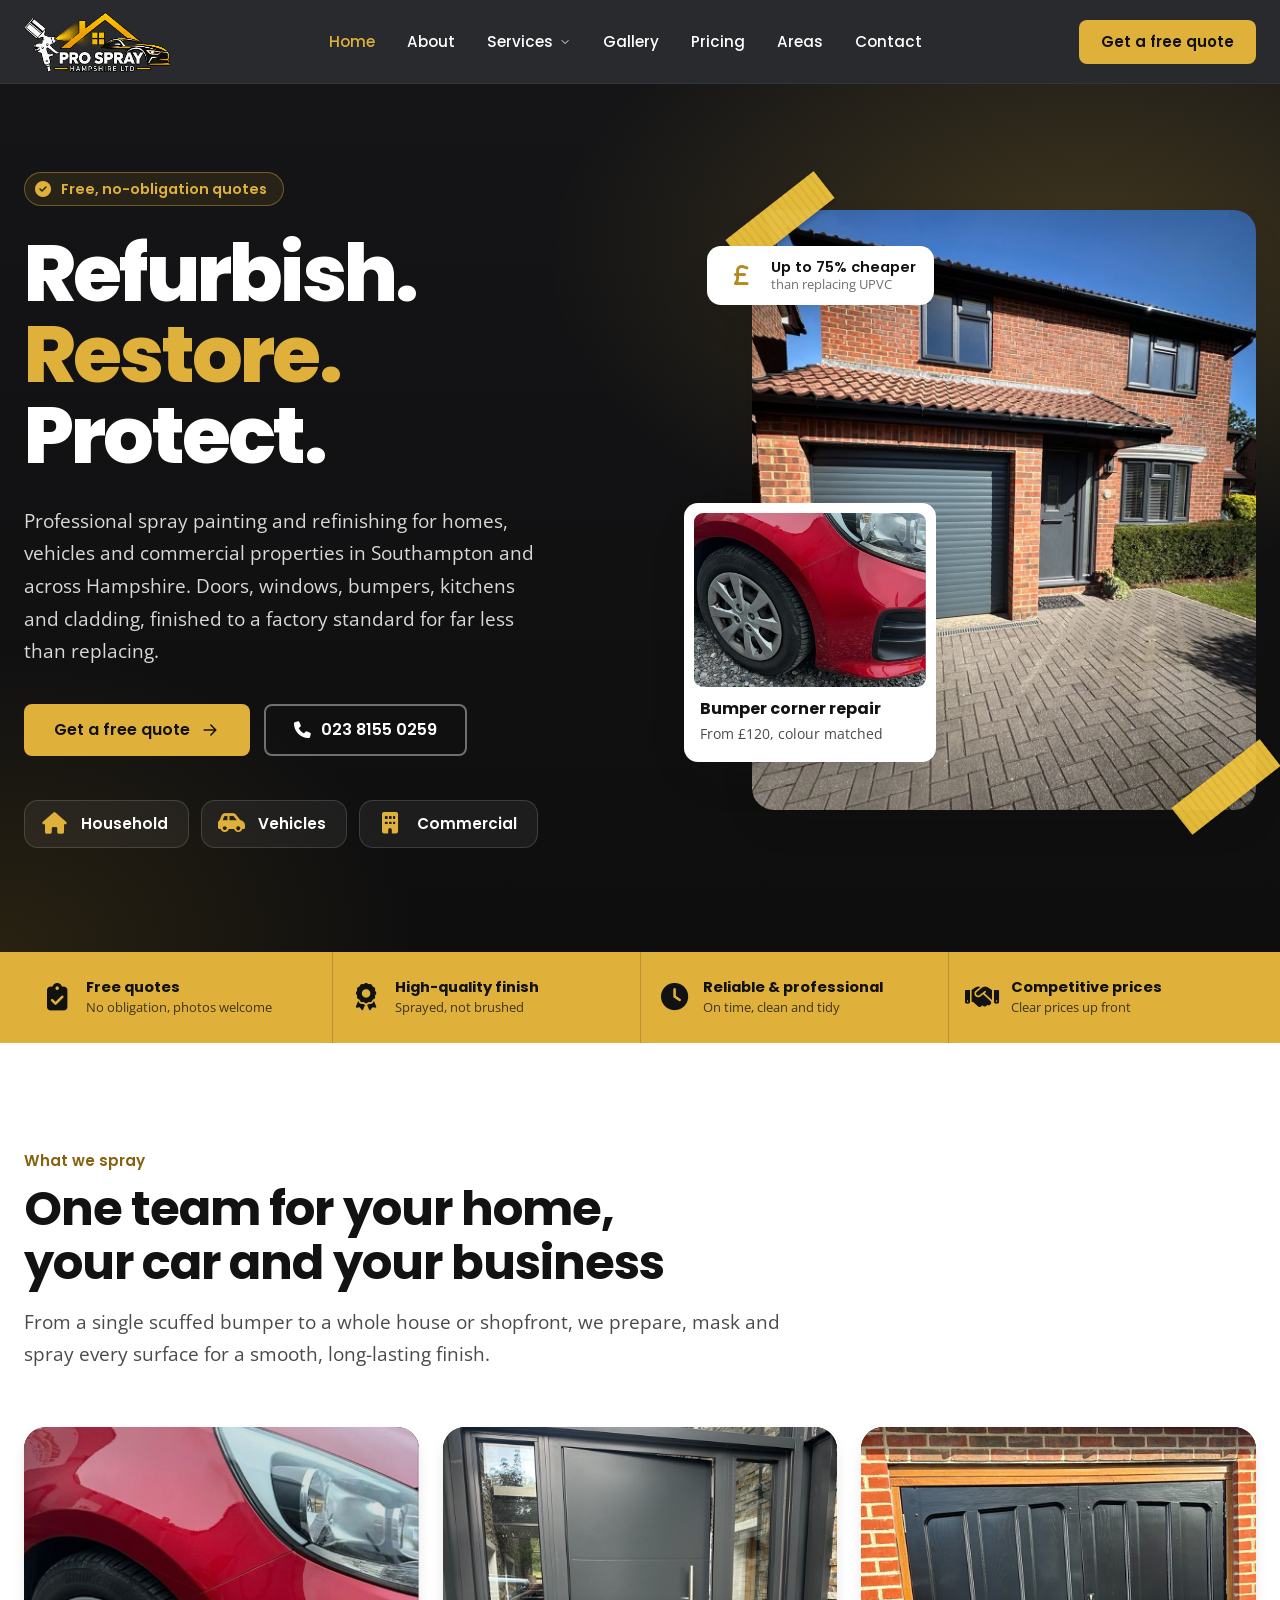
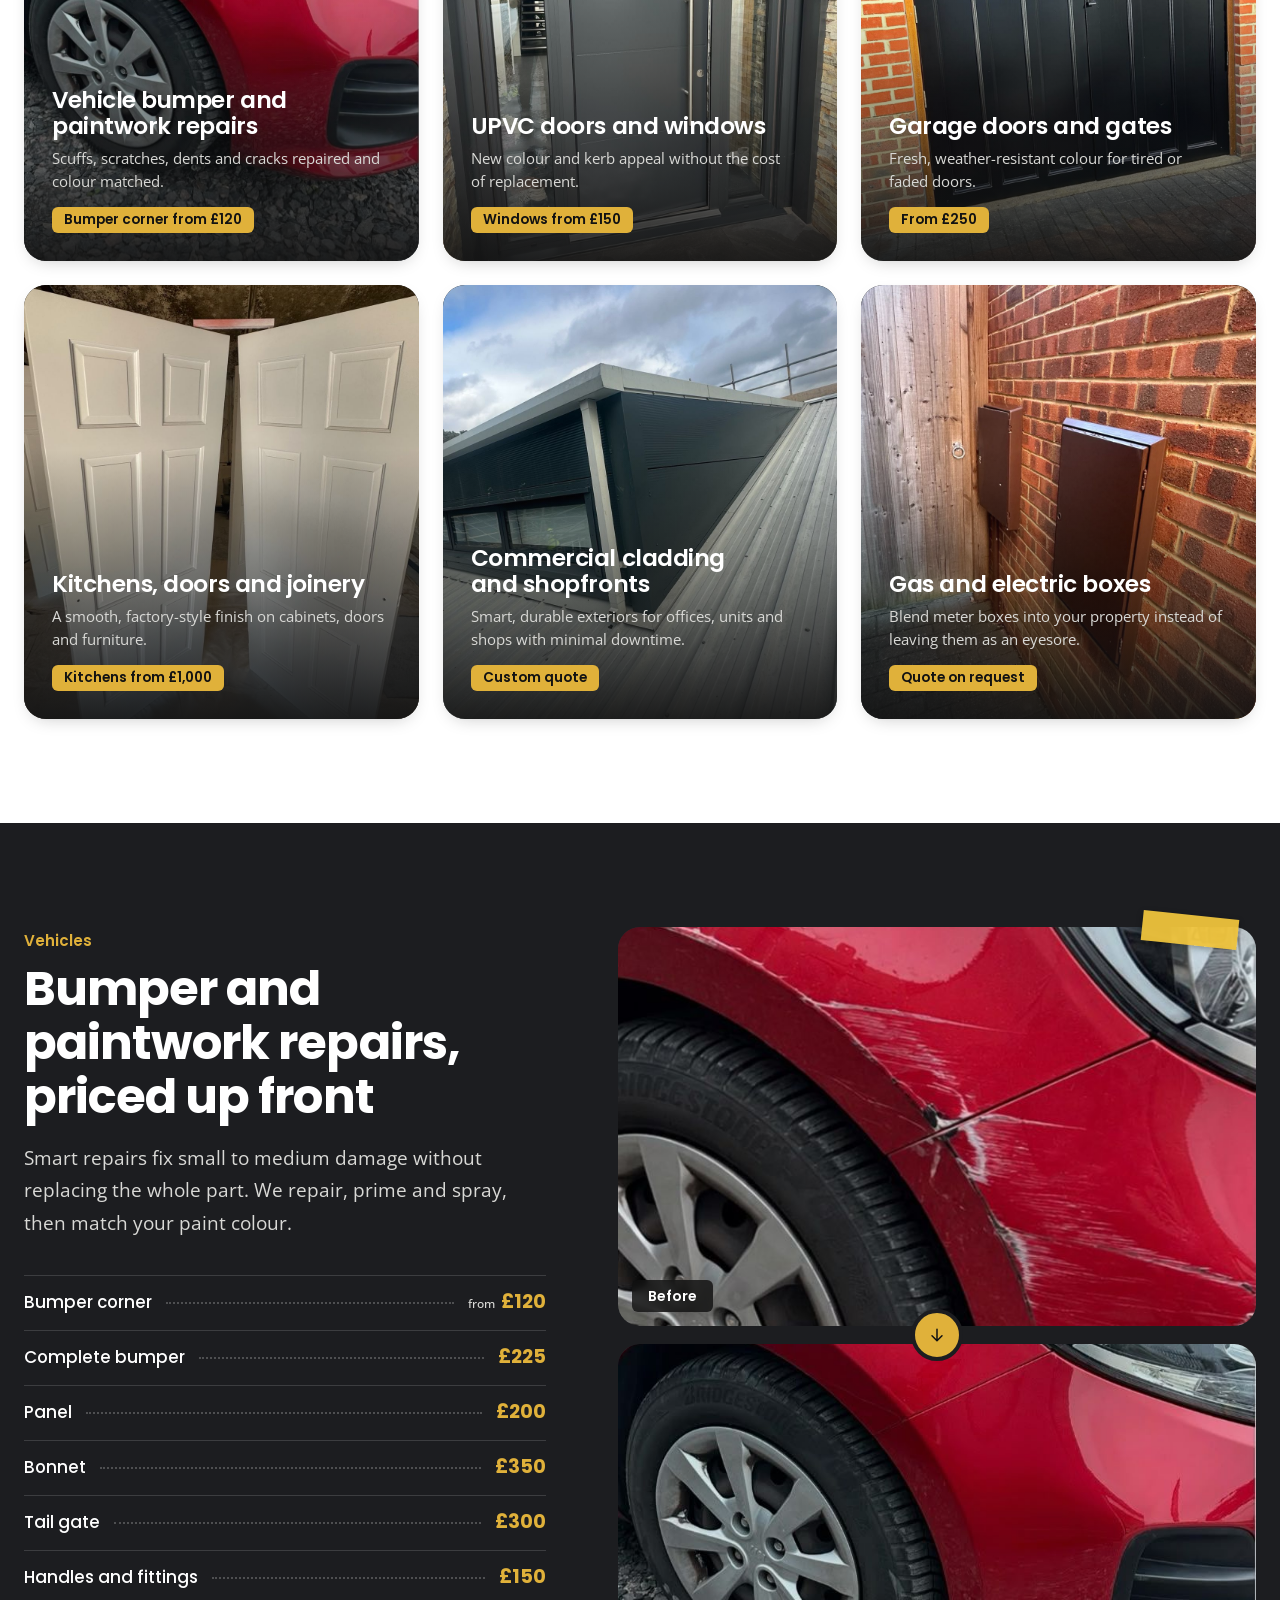
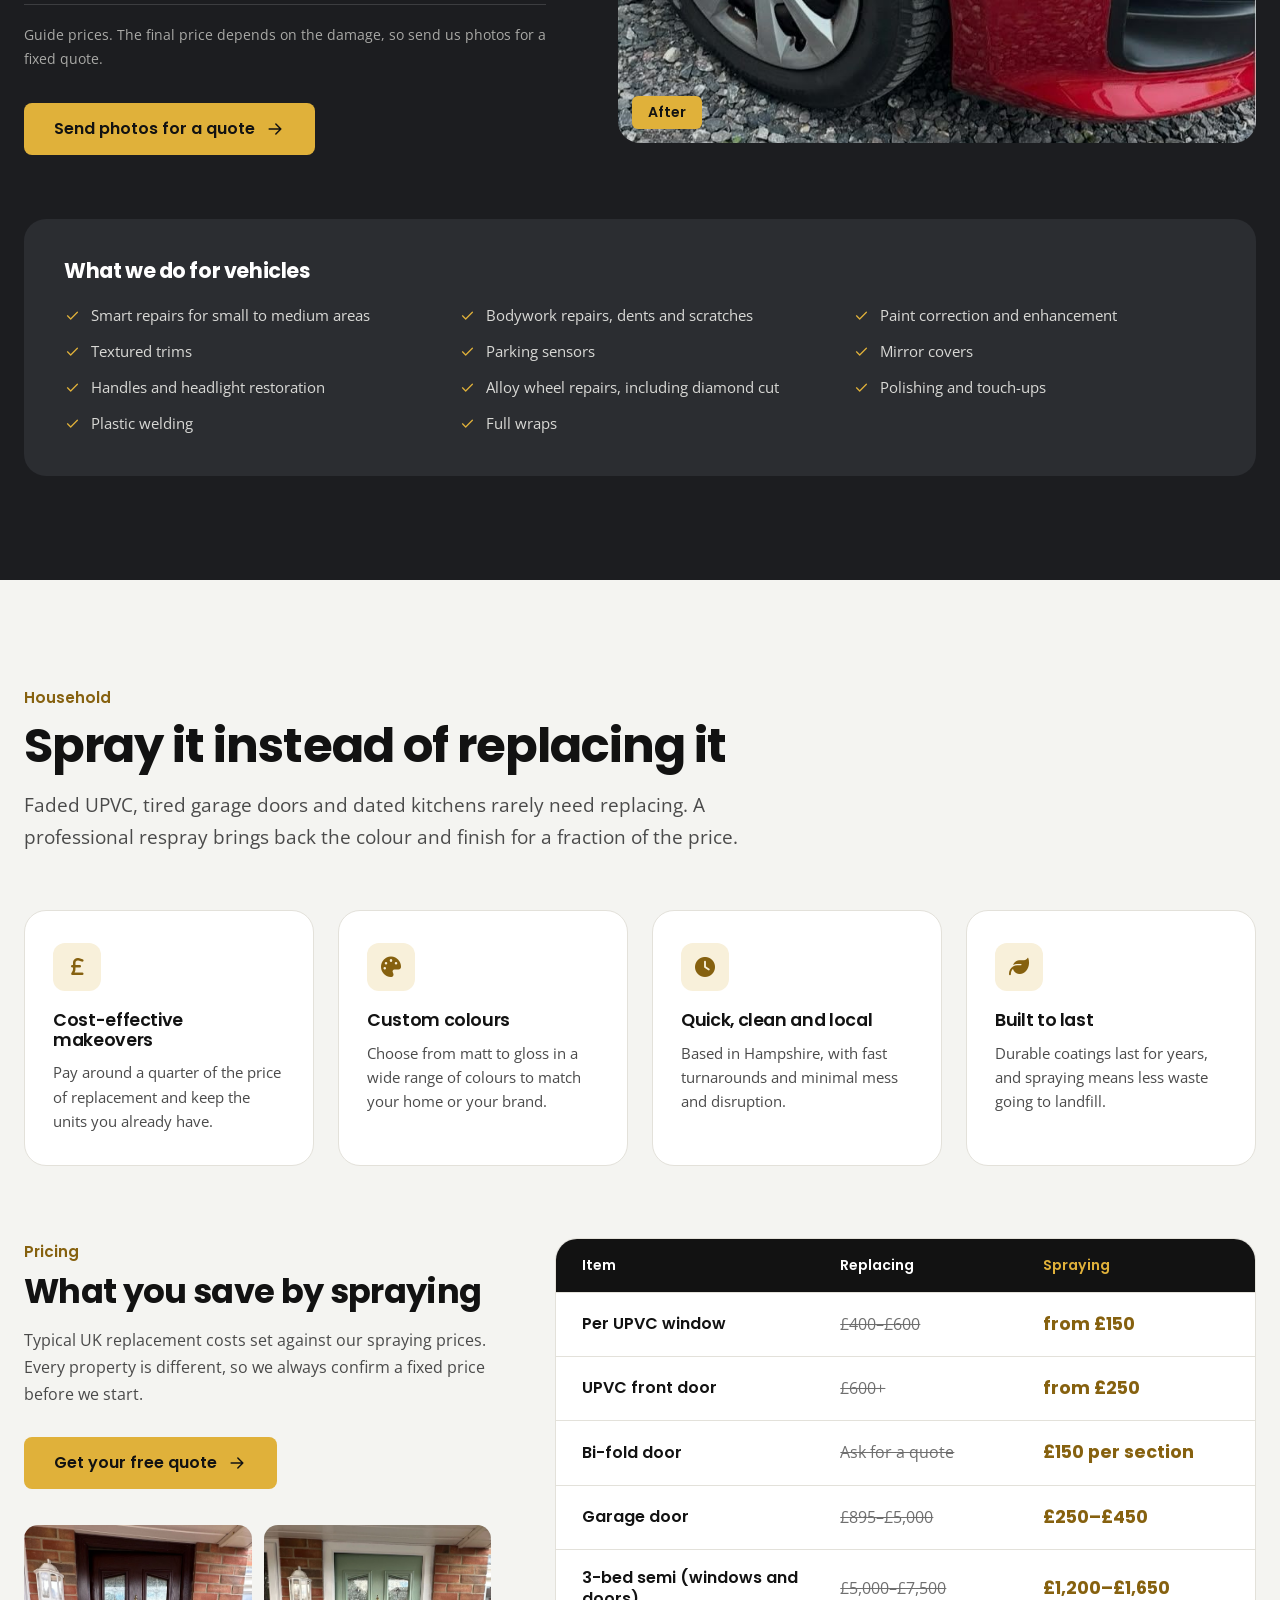
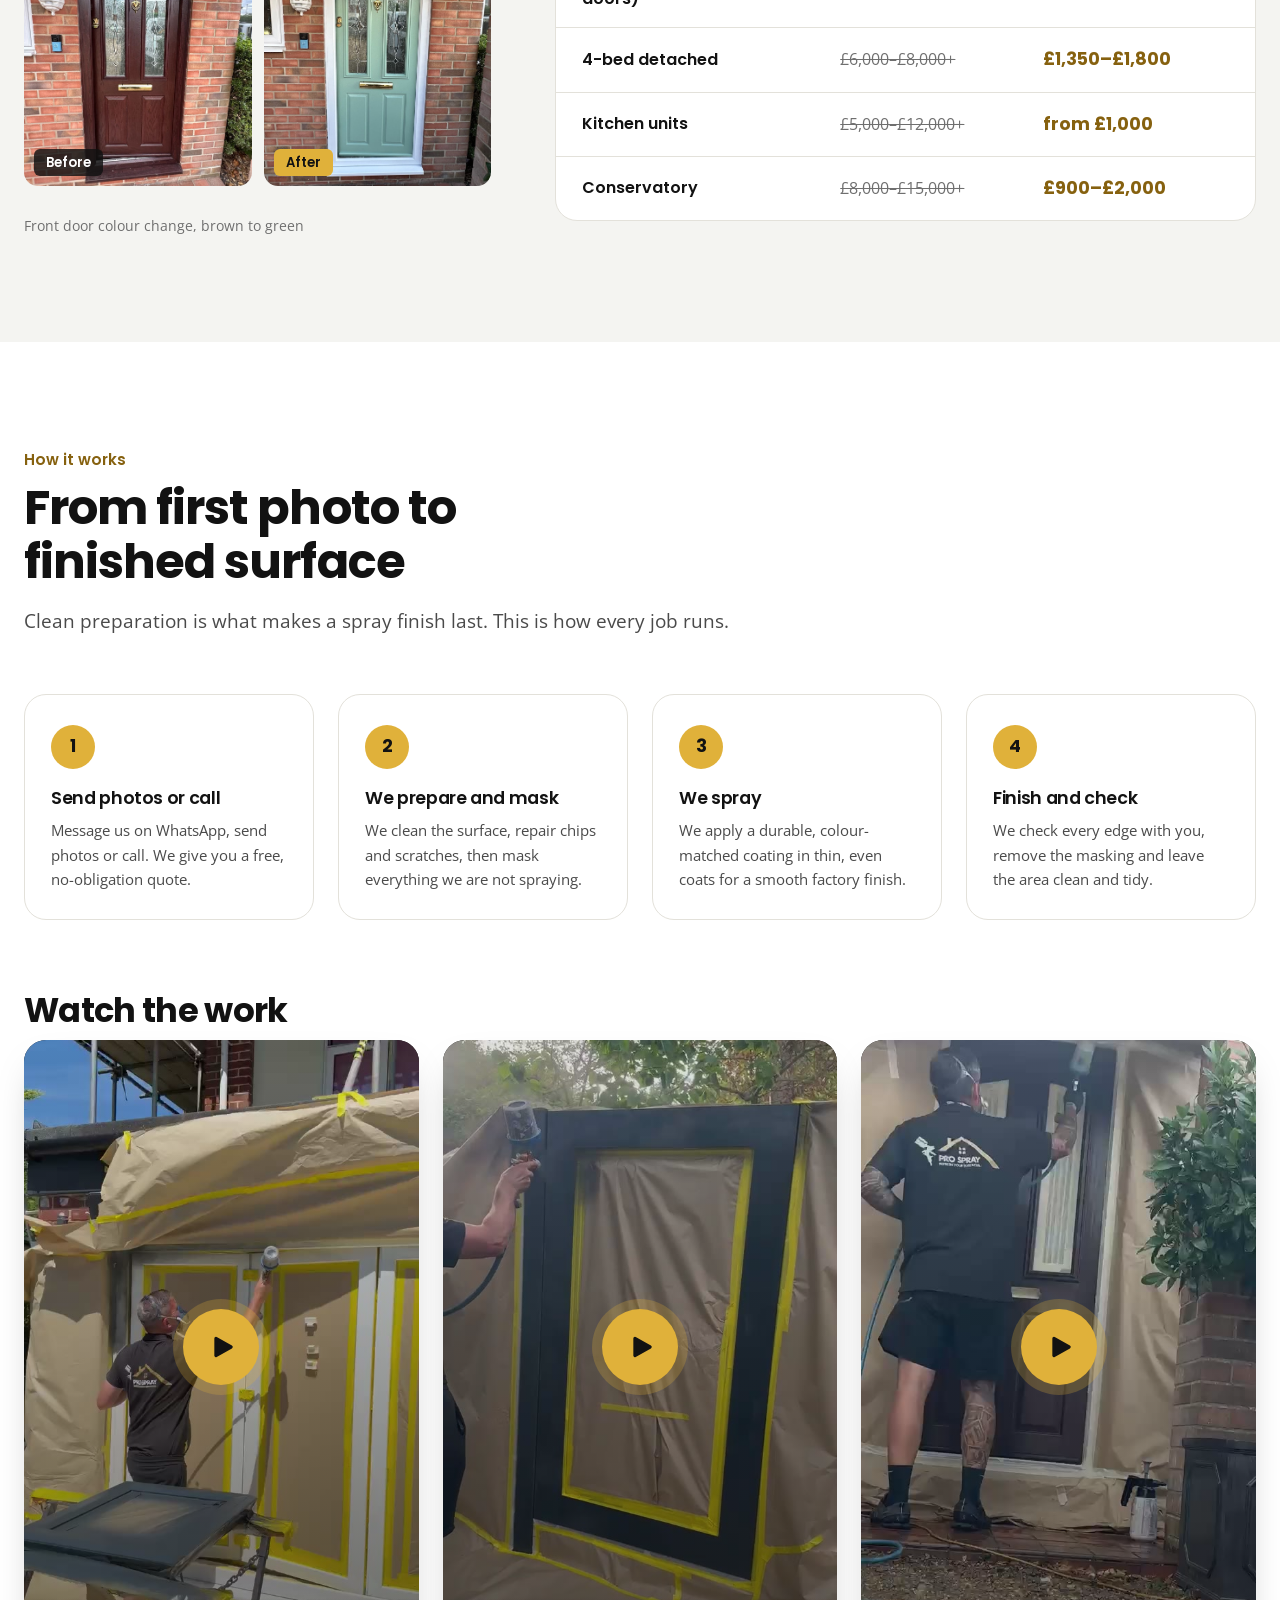
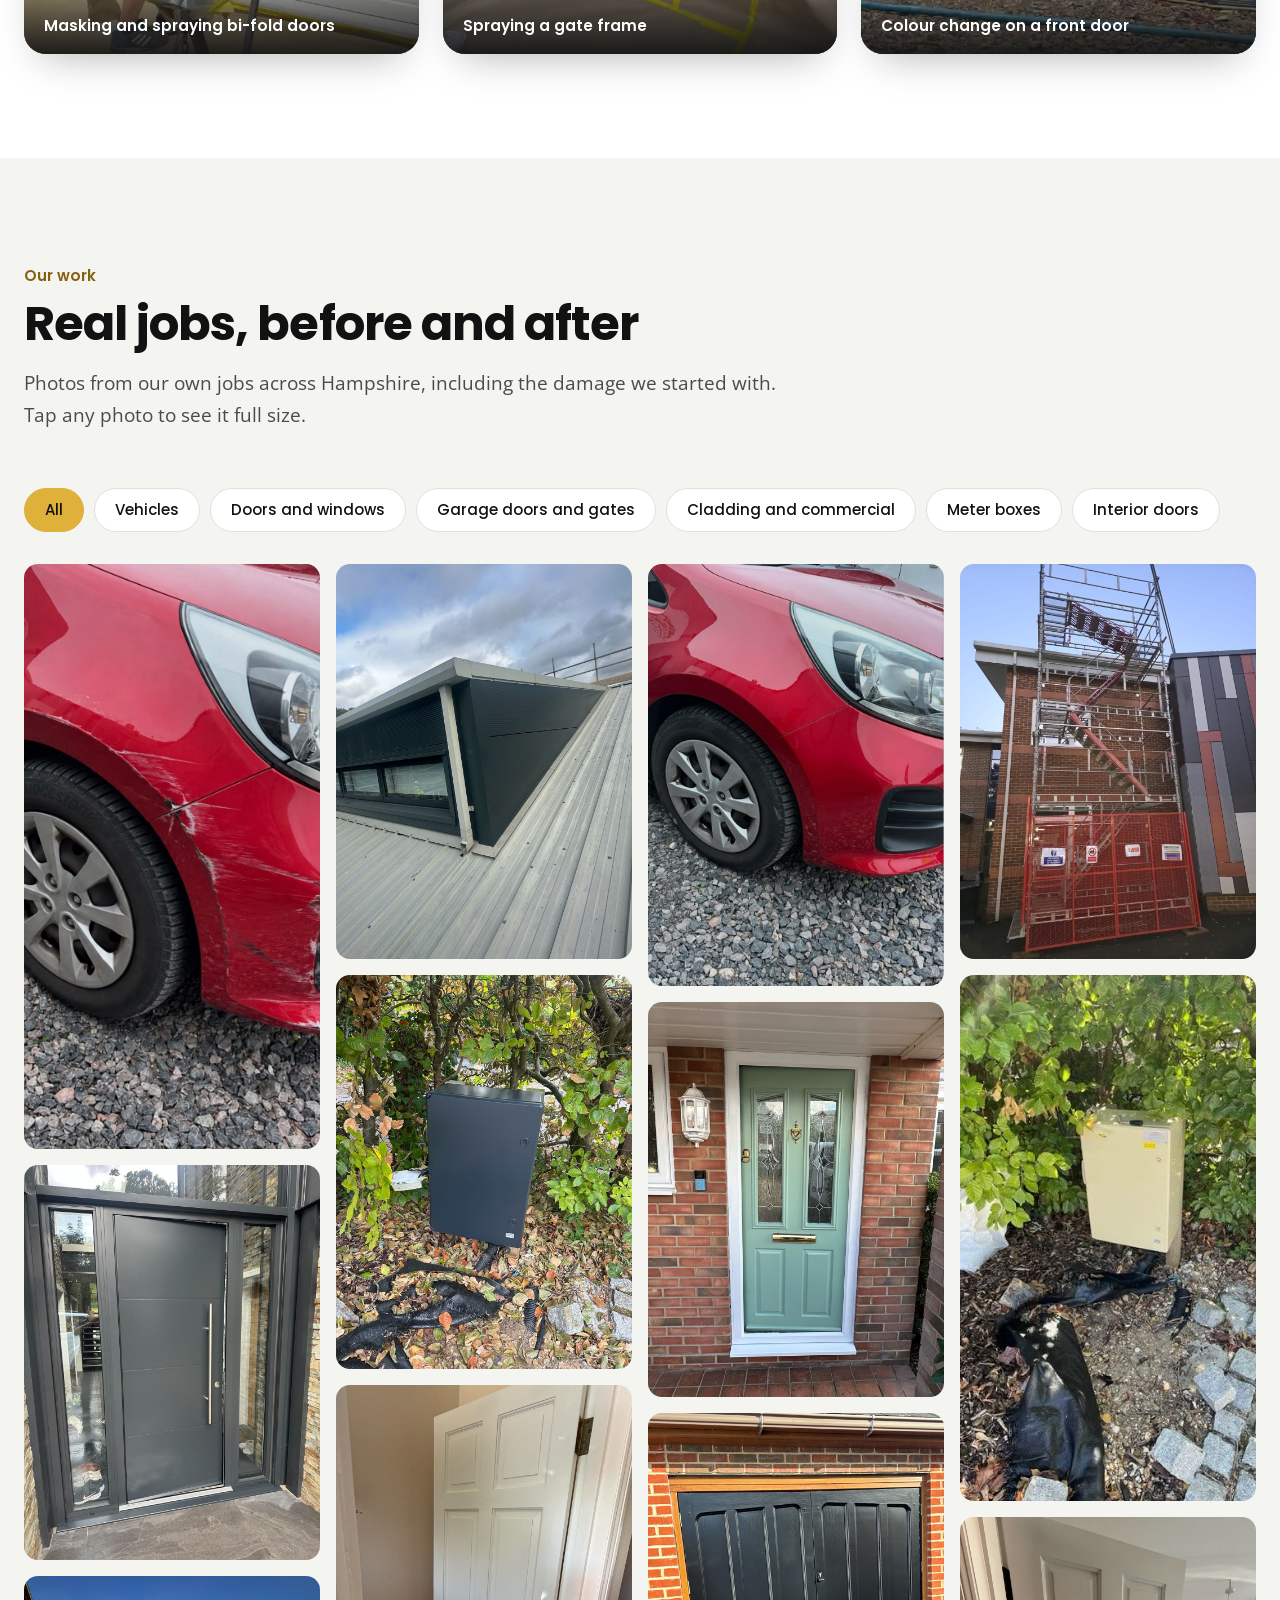
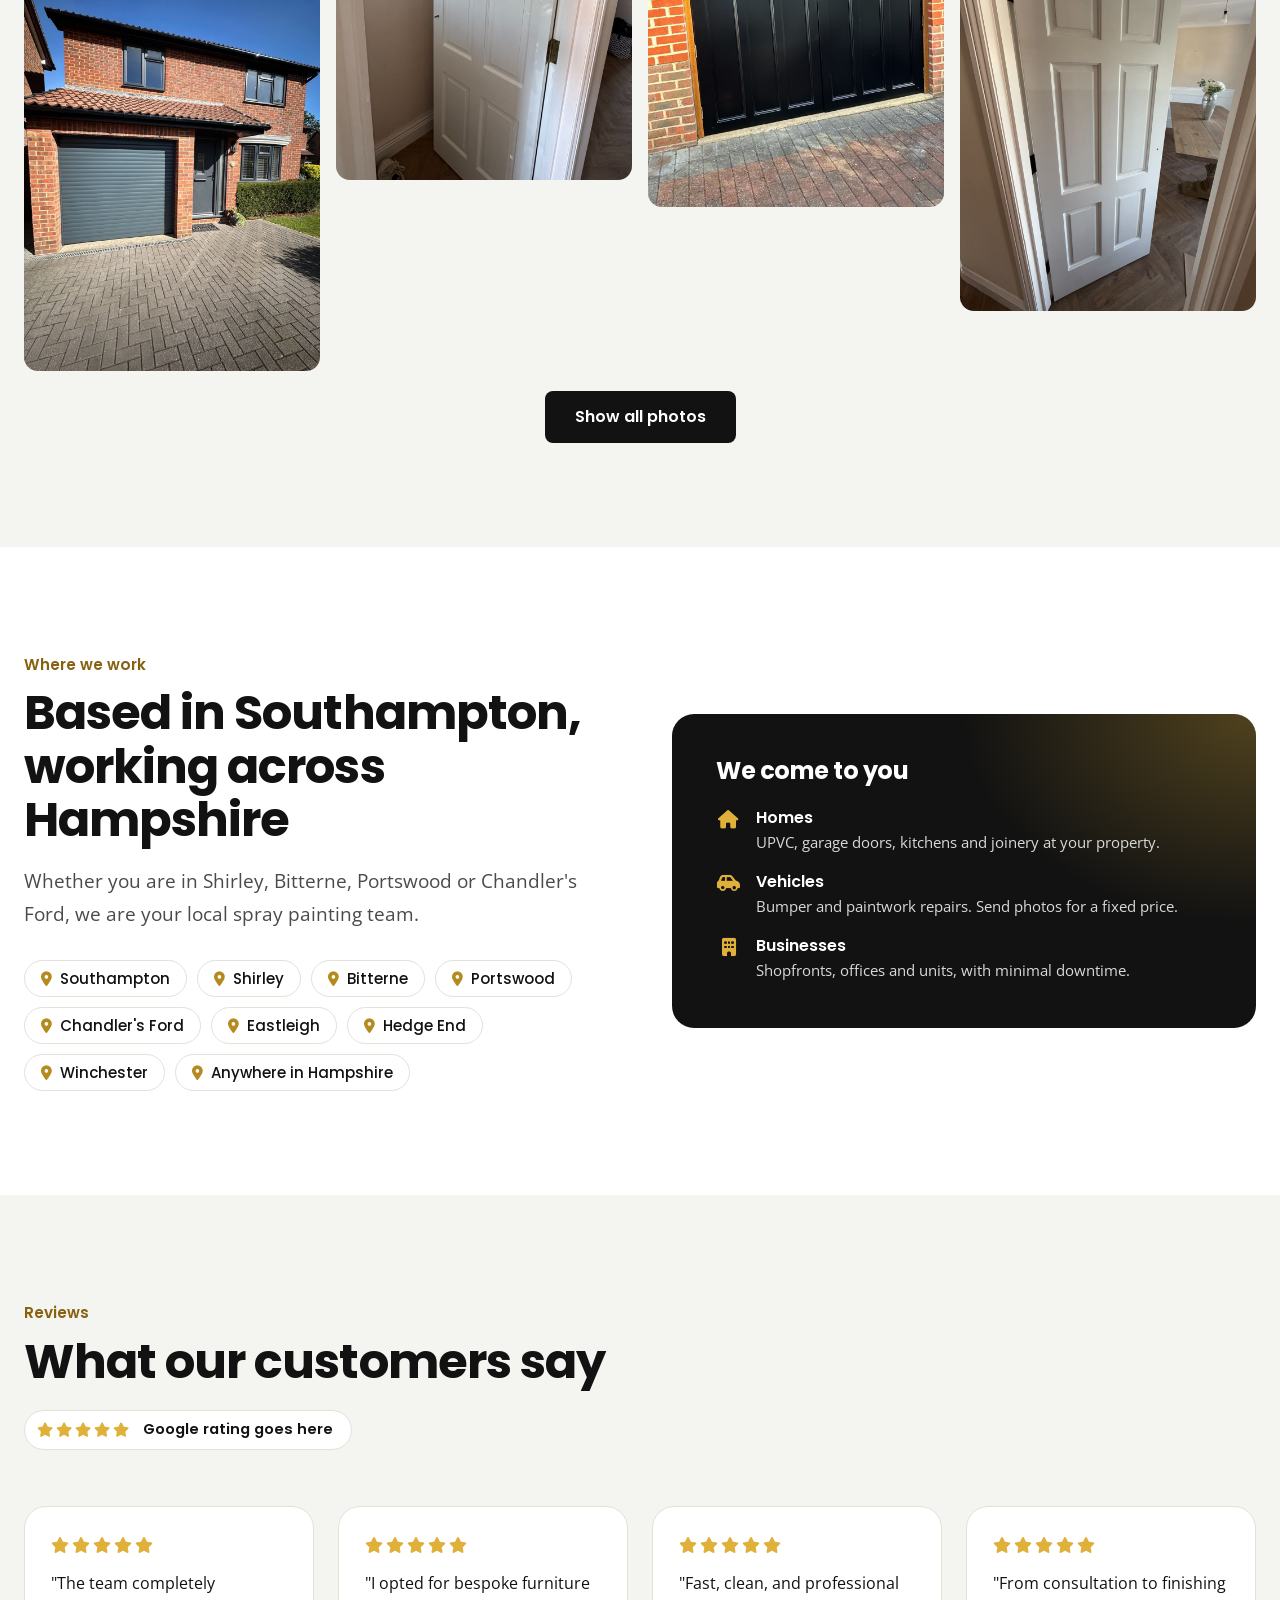
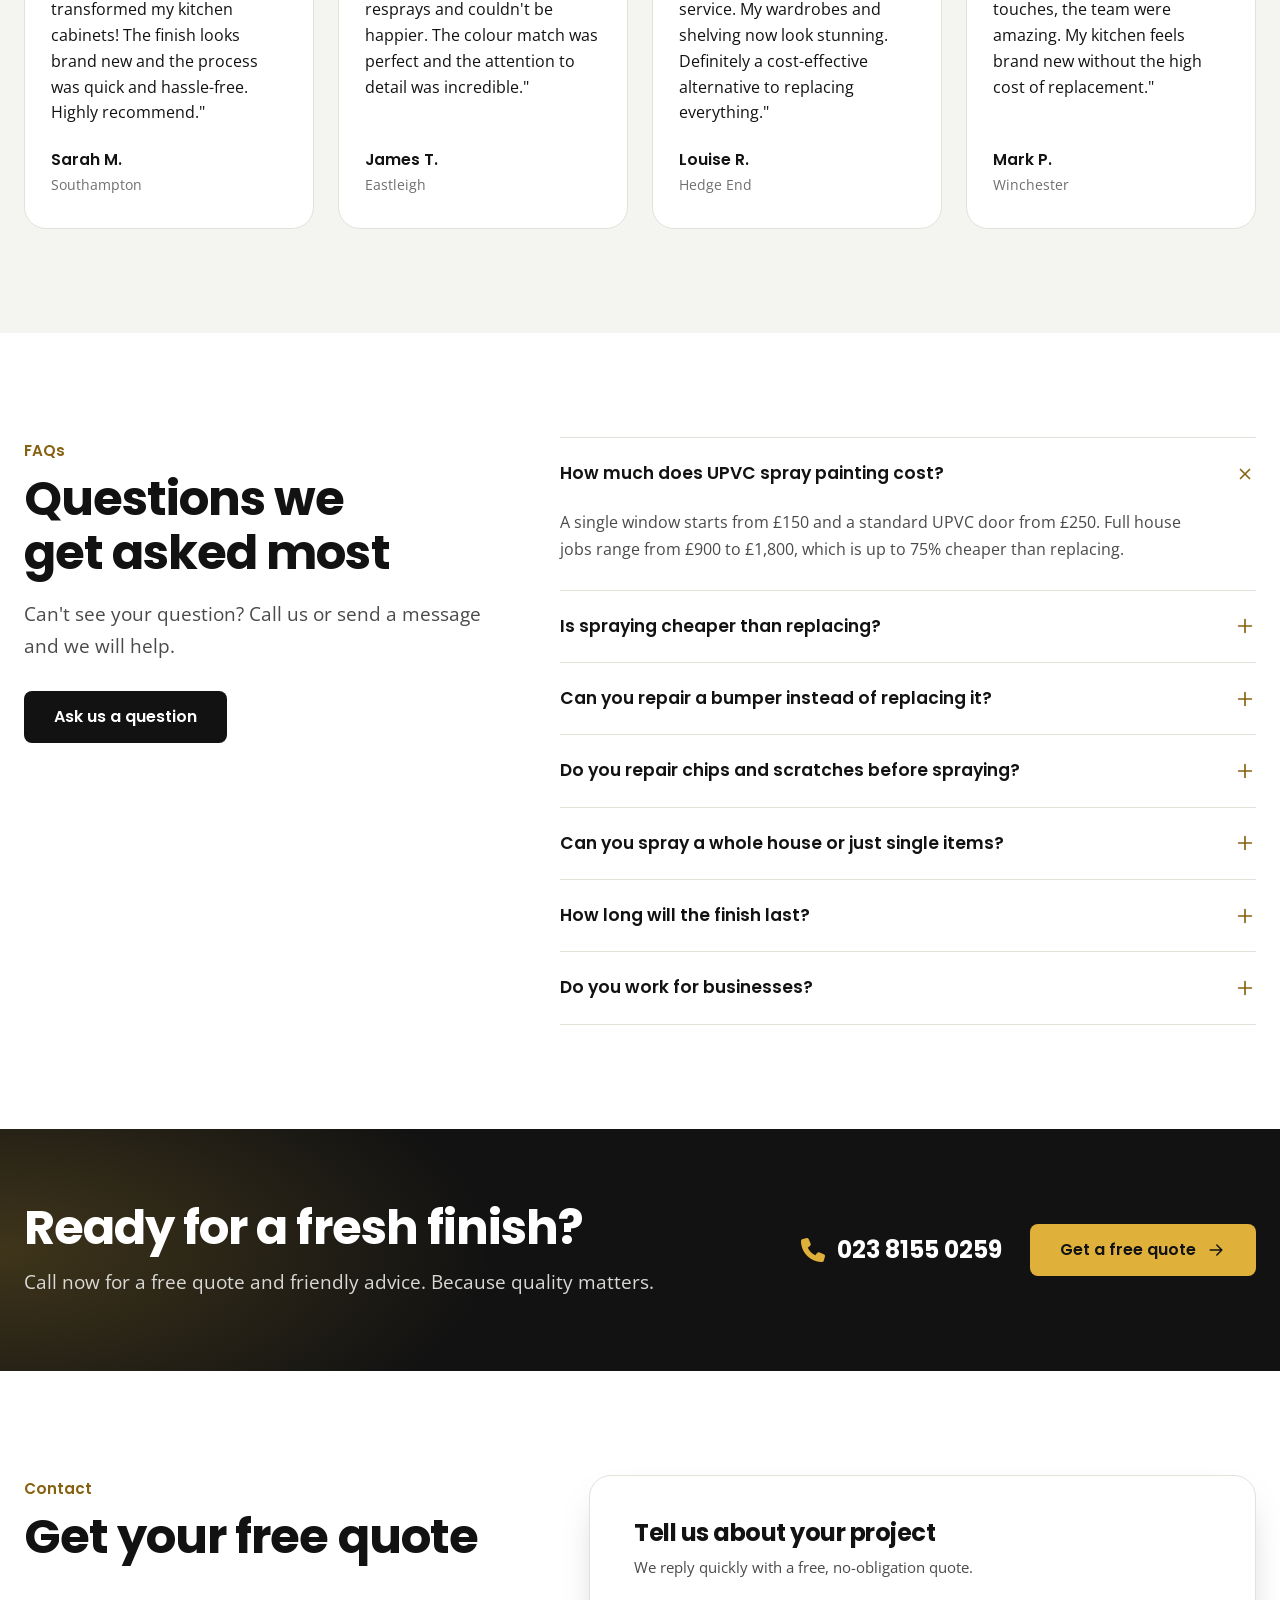
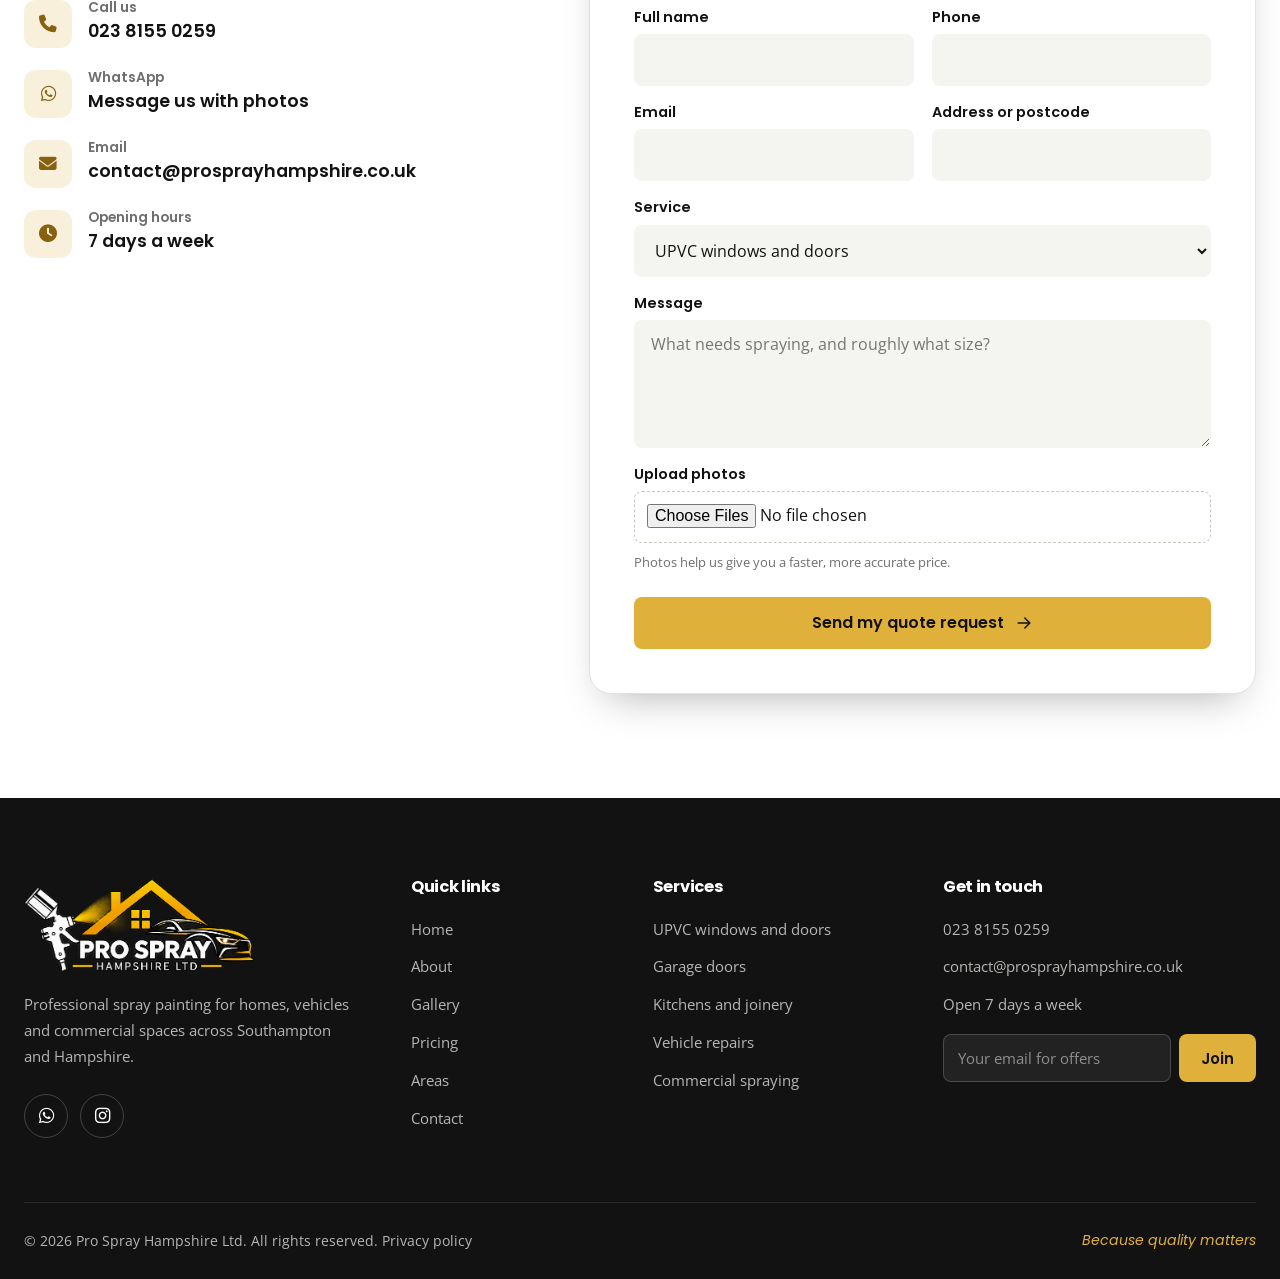
==== index.html @ 1487b7b3 "Make pricing quote button yellow Co-Authored-By: Claude Sonnet 5.5 <noreply@anthropic.com>" ====
<!doctype html>
<html lang="en-GB">
<head>
<meta charset="utf-8">
<meta name="viewport" content="width=device-width, initial-scale=1">
<title>Spray Painting &amp; Refinishing Southampton | UPVC, Vehicle &amp; Commercial | Pro Spray Hampshire</title>
<meta name="description" content="Pro Spray Hampshire sprays UPVC windows and doors, garage doors, kitchens, bumpers, alloys and commercial cladding across Southampton and Hampshire. Free, no-obligation quotes.">
<link rel="preconnect" href="https://fonts.googleapis.com">
<link rel="preconnect" href="https://fonts.gstatic.com" crossorigin>
<link href="https://fonts.googleapis.com/css2?family=Open+Sans:wght@400;600&amp;family=Poppins:ital,wght@0,500;0,600;0,700;0,800;1,500&amp;display=swap" rel="stylesheet">
<link rel="stylesheet" href="https://cdnjs.cloudflare.com/ajax/libs/font-awesome/6.5.1/css/all.min.css" crossorigin="anonymous" referrerpolicy="no-referrer">
<link rel="stylesheet" href="assets/css/style.css?v=22">
</head>
<body>

<!-- ============ SVG ICON SPRITE (Elementor: use Icon widgets / Font Awesome equivalents) ============ -->
<svg width="0" height="0" style="position:absolute" aria-hidden="true">
  <symbol id="i-shield" viewBox="0 0 24 24"><path d="M12 3 4.5 6v5.5c0 4.6 3.1 8.4 7.5 9.5 4.4-1.1 7.5-4.9 7.5-9.5V6z"/><path d="m8.8 12.2 2.3 2.3 4.2-4.6"/></symbol>
  <symbol id="i-award" viewBox="0 0 24 24"><circle cx="12" cy="9" r="5.5"/><path d="m9.2 13.6-1.4 7 4.2-2.3 4.2 2.3-1.4-7"/><path d="m10 9 1.4 1.4L14.2 7.6"/></symbol>
  <symbol id="i-clock" viewBox="0 0 24 24"><circle cx="12" cy="12" r="9"/><path d="M12 7v5l3.2 2"/></symbol>
  <symbol id="i-hand" viewBox="0 0 24 24"><path d="m3 11 3.5-3.5L10 9l3.5-2.5L17 9l4 2"/><path d="M3 11v4l5 4 2.5-1.6M21 11v4l-5 4-2-1.2"/><path d="m8.5 14.5 2 2M11 13l3 3"/></symbol>
  <symbol id="i-phone" viewBox="0 0 24 24"><path d="M5 3.5h3.6l1.7 4.4-2.2 1.4a11.5 11.5 0 0 0 5.8 5.8l1.4-2.2 4.4 1.7V18a2.5 2.5 0 0 1-2.7 2.5C9.9 20 4 14.1 3.5 6.2A2.5 2.5 0 0 1 5 3.5z"/></symbol>
  <symbol id="i-mail" viewBox="0 0 24 24"><rect x="3" y="5" width="18" height="14" rx="2"/><path d="m3.5 7 8.5 6 8.5-6"/></symbol>
  <symbol id="i-check" viewBox="0 0 24 24"><path d="m5 12.5 4.5 4.5L19 7.5"/></symbol>
  <symbol id="i-home" viewBox="0 0 24 24"><path d="M3.5 11 12 3.5 20.5 11"/><path d="M5.5 9.5V20h13V9.5"/><path d="M10 20v-5.5h4V20"/></symbol>
  <symbol id="i-car" viewBox="0 0 24 24"><path d="M4 15.5v-3l1.7-4.4A2 2 0 0 1 7.6 6.5h8.8a2 2 0 0 1 1.9 1.6L20 12.5v3"/><path d="M3.5 15.5h17v2.5h-17z"/><circle cx="7.5" cy="15.5" r="1.4" class="x"/><circle cx="16.5" cy="15.5" r="1.4"/><path d="M5.5 12.5h13"/></symbol>
  <symbol id="i-build" viewBox="0 0 24 24"><path d="M4.5 20.5V6.5L12 3l7.5 3.5v14"/><path d="M2.5 20.5h19"/><path d="M8.5 9.5h1.5M14 9.5h1.5M8.5 13h1.5M14 13h1.5M10.5 20.5v-3.5h3v3.5"/></symbol>
  <symbol id="i-arrow" viewBox="0 0 24 24"><path d="M5 12h14M13 6l6 6-6 6"/></symbol>
  <symbol id="i-chev" viewBox="0 0 24 24"><path d="m6 9 6 6 6-6"/></symbol>
  <symbol id="i-plus" viewBox="0 0 24 24"><path d="M12 5v14M5 12h14"/></symbol>
  <symbol id="i-pin" viewBox="0 0 24 24"><path d="M12 21s-6.5-5.6-6.5-11a6.5 6.5 0 0 1 13 0c0 5.400-6.500 11-6.500 11z"/><circle cx="12" cy="10" r="2.3"/></symbol>
  <symbol id="i-star" viewBox="0 0 24 24"><path d="m12 2.8 2.7 5.7 6.2.8-4.6 4.3 1.2 6.200L12 16.800 6.500 19.800l1.200-6.200L3.100 9.300l6.200-.8z" fill="currentColor" stroke="none"/></symbol>
  <symbol id="i-close" viewBox="0 0 24 24"><path d="M6 6l12 12M18 6 6 18"/></symbol>
  <symbol id="i-menu" viewBox="0 0 24 24"><path d="M4 7h16M4 12h16M4 17h16"/></symbol>
  <symbol id="i-left" viewBox="0 0 24 24"><path d="m15 5-7 7 7 7"/></symbol>
  <symbol id="i-right" viewBox="0 0 24 24"><path d="m9 5 7 7-7 7"/></symbol>
  <symbol id="i-play" viewBox="0 0 24 24"><path d="M8.2 5.6 19.6 12 8.2 18.4z" fill="currentColor" stroke="currentColor" stroke-width="2.4" stroke-linejoin="round"/></symbol>
  <symbol id="i-coin" viewBox="0 0 24 24"><circle cx="12" cy="12" r="9"/><path d="M14.800 9c-.5-1-1.600-1.500-2.800-1.500-1.600 0-2.700.9-2.700 2s1 1.700 2.700 2c1.800.3 2.800 1 2.800 2.200 0 1.200-1.200 2-2.800 2-1.300 0-2.400-.6-2.900-1.600M12 6v1.500m0 9V18"/></symbol>
  <symbol id="i-palette" viewBox="0 0 24 24"><path d="M12 3.500a8.500 8.500 0 1 0 0 17c1.200 0 1.800-.8 1.800-1.700 0-1.300-1-1.600-1-2.700 0-.9.700-1.600 1.700-1.600H17a3.700 3.700 0 0 0 3.500-3.700C20.500 6.700 16.800 3.500 12 3.500z"/><circle cx="7.800" cy="11" r="1"/><circle cx="10.200" cy="7.500" r="1"/><circle cx="14.800" cy="7.500" r="1"/></symbol>
  <symbol id="i-spray" viewBox="0 0 24 24"><path d="M3 9h6.500l2 2.500V14H9l-1 5H5.500L6 14H3z"/><path d="M14.500 8.500h.01M17 6.500h.01M17 10.500h.01M19.500 8.500h.01M19.500 12.500h.01M17 14.500h.01" stroke-width="2.600"/></symbol>
  <symbol id="i-leaf" viewBox="0 0 24 24"><path d="M5 19c0-8 4-13 14-14 0 9-4 14-12 14"/><path d="M5 19c2-4 5-7 9-9"/></symbol>
  <symbol id="i-upload" viewBox="0 0 24 24"><path d="M12 16V4m0 0L7.500 8.500M12 4l4.500 4.500M4 15v4.500h16V15"/></symbol>
  <symbol id="i-wa" viewBox="0 0 24 24"><path d="M12 3.500a8.500 8.500 0 0 0-7.300 12.800L3.500 20.500l4.300-1.100A8.500 8.500 0 1 0 12 3.500z"/><path d="M9 8.500c0 3.500 3 6.500 6.500 6.500l1-1.600-2.100-1-.9.800a4.400 4.400 0 0 1-2.200-2.200l.8-.9-1-2.100z"/></symbol>
  <symbol id="i-ig" viewBox="0 0 24 24"><rect x="3.500" y="3.500" width="17" height="17" rx="5"/><circle cx="12" cy="12" r="4"/><circle cx="17" cy="7" r=".6" fill="currentColor"/></symbol>
</svg>

<!-- Elementor: Global "Header" template (Theme Builder) -->
<header class="header">
  <div class="wrap header__in">
    <a class="logo" href="#top" aria-label="Pro Spray Hampshire Ltd, home"><span class="logo-crop"><img src="assets/img/logo-glossy.png" width="1254" height="1254" alt="Pro Spray Hampshire Ltd"></span></a>

    <nav class="nav" id="nav" aria-label="Main">
      <button class="nav__close" id="navClose" aria-label="Close menu"><svg class="ico"><use href="#i-close"/></svg></button>
      <div class="nav__item"><a class="nav__link" href="#top" aria-current="page">Home</a></div>
      <div class="nav__item"><a class="nav__link" href="#process">About</a></div>
      <div class="nav__item nav__item--has">
        <a class="nav__link" href="#services" aria-haspopup="true">Services <svg class="ico"><use href="#i-chev"/></svg></a>
        <div class="mega">
          <div>
            <h4><i class="fa-solid fa-house ico-fa" aria-hidden="true"></i>Household</h4>
            <a href="#">UPVC Windows</a>
            <a href="#">UPVC Doors &amp; Bi-folds</a>
            <a href="#">Garage Doors</a>
            <a href="#">Kitchens &amp; Joinery</a>
            <a href="#">Fascias &amp; Soffits</a>
            <a href="#">Conservatories</a>
            <a href="#">Gas &amp; Electric Boxes</a>
          </div>
          <div>
            <h4><i class="fa-solid fa-car-side ico-fa" aria-hidden="true"></i>Vehicles</h4>
            <a href="#">Bumper Repairs</a>
            <a href="#">Scratch &amp; Scuff Repairs</a>
            <a href="#">Panel &amp; Bonnet Respray</a>
            <a href="#">Alloy Wheel Repairs</a>
            <a href="#">Headlight &amp; Trim Restoration</a>
            <a href="#">Polishing &amp; Touch-ups</a>
          </div>
          <div>
            <h4><i class="fa-solid fa-building ico-fa" aria-hidden="true"></i>Commercial</h4>
            <a href="#">Cladding</a>
            <a href="#">Shopfronts</a>
            <a href="#">Offices &amp; Units</a>
            <a href="#">Doors &amp; Windows</a>
          </div>
        </div>
      </div>
      <div class="nav__item"><a class="nav__link" href="#gallery">Gallery</a></div>
      <div class="nav__item"><a class="nav__link" href="#pricing">Pricing</a></div>
      <div class="nav__item"><a class="nav__link" href="#areas">Areas</a></div>
      <div class="nav__item"><a class="nav__link" href="#contact">Contact</a></div>
    </nav>

    <div class="header__cta">
      <a class="btn btn--gold btn--sm" href="#contact">Get a free quote</a>
      <button class="burger" id="burger" aria-label="Open menu" aria-expanded="false" aria-controls="nav"><svg class="ico"><use href="#i-menu"/></svg></button>
    </div>
  </div>
</header>
<div class="scrim" id="scrim"></div>

<main id="top">

<!-- ============ 1. HERO ============
 Elementor: Container (row, 2 cols) · Heading H1 · Text Editor · Button ×2 · Icon List (inline) · Image ×2 · Icon Box -->
<section class="hero">
  <div class="wrap hero__in">
    <div class="hero__copy">
      <p class="hero__badge"><i class="fa-solid fa-circle-check ico-fa" aria-hidden="true"></i>Free, no-obligation quotes</p>
      <h1><span>Refurbish.</span> <span>Restore.</span> <span>Protect.</span></h1>
      <p class="hero__lead">Professional spray painting and refinishing for homes, vehicles and commercial properties in Southampton and across Hampshire. Doors, windows, bumpers, kitchens and cladding, finished to a factory standard for far less than replacing.</p>
      <div class="hero__cta">
        <a class="btn btn--gold" href="#contact">Get a free quote <svg class="ico"><use href="#i-arrow"/></svg></a>
        <a class="btn btn--outline" href="tel:02381550259"><i class="fa-solid fa-phone ico-fa" aria-hidden="true"></i>023 8155 0259</a>
      </div>
      <div class="hero__cats" role="list">
        <a class="cat" role="listitem" href="#household"><i class="fa-solid fa-house ico-fa" aria-hidden="true"></i>Household</a>
        <a class="cat" role="listitem" href="#vehicles"><i class="fa-solid fa-car-side ico-fa" aria-hidden="true"></i>Vehicles</a>
        <a class="cat" role="listitem" href="#services"><i class="fa-solid fa-building ico-fa" aria-hidden="true"></i>Commercial</a>
      </div>
    </div>

    <div class="hero__media">
      <span class="tape tape--tl" aria-hidden="true"></span>
      <div class="hero__main"><img src="assets/img/root-garage-house.jpg" width="1050" height="1400" alt="Garage door and front door on a Hampshire home, sprayed in anthracite grey" fetchpriority="high"></div>
      <span class="tape tape--br" aria-hidden="true"></span>
      <div class="hero__chip"><i class="fa-solid fa-sterling-sign ico-fa" aria-hidden="true"></i><div>Up to 75% cheaper<small>than replacing UPVC</small></div></div>
      <div class="hero__card">
        <img src="assets/img/veh-red-kia-02.jpg" width="804" height="1146" alt="Red car front bumper after repair">
        <strong>Bumper corner repair</strong>
        <span>From £120, colour matched</span>
      </div>
    </div>
  </div>
</section>

<!-- ============ 2. TRUST BAR ============ Elementor: Container (4 cols) · Icon Box ×4 -->
<section class="trust" aria-label="Why choose Pro Spray">
  <div class="wrap trust__in">
    <div class="trust__item"><i class="fa-solid fa-clipboard-check ico-fa" aria-hidden="true"></i><div><strong>Free quotes</strong><span>No obligation, photos welcome</span></div></div>
    <div class="trust__item"><i class="fa-solid fa-award ico-fa" aria-hidden="true"></i><div><strong>High-quality finish</strong><span>Sprayed, not brushed</span></div></div>
    <div class="trust__item"><i class="fa-solid fa-clock ico-fa" aria-hidden="true"></i><div><strong>Reliable &amp; professional</strong><span>On time, clean and tidy</span></div></div>
    <div class="trust__item"><i class="fa-solid fa-handshake ico-fa" aria-hidden="true"></i><div><strong>Competitive prices</strong><span>Clear prices up front</span></div></div>
  </div>
</section>

<!-- ============ 3. SERVICES ============ Elementor: Heading · Text Editor · Container grid (3 cols) · Image Box with overlay (or Container + bg image + Heading + Button) -->
<section class="section" id="services">
  <div class="wrap">
    <div class="sec-head">
      <span class="kicker">What we spray</span>
      <h2>One team for your home, your car and your business</h2>
      <p>From a single scuffed bumper to a whole house or shopfront, we prepare, mask and spray every surface for a smooth, long-lasting finish.</p>
    </div>
    <div class="tiles">
      <a class="tile" href="#vehicles">
        <img src="assets/img/veh-red-kia-02.jpg" width="804" height="1146" alt="Red hatchback with a repaired front bumper" loading="lazy">
        <div class="tile__body"><h3>Vehicle bumper and paintwork repairs</h3><p>Scuffs, scratches, dents and cracks repaired and colour matched.</p><span class="tile__price">Bumper corner from £120</span></div>
      </a>
      <a class="tile" href="#household">
        <img src="assets/img/mix2-03.jpg" width="1050" height="1400" alt="Grey UPVC front door with side panels after spraying" loading="lazy">
        <div class="tile__body"><h3>UPVC doors and windows</h3><p>New colour and kerb appeal without the cost of replacement.</p><span class="tile__price">Windows from £150</span></div>
      </a>
      <a class="tile" href="#household">
        <img src="assets/img/mix2-13.jpg" width="1050" height="1400" alt="Black sprayed garage door in a brick surround" loading="lazy">
        <div class="tile__body"><h3>Garage doors and gates</h3><p>Fresh, weather-resistant colour for tired or faded doors.</p><span class="tile__price">From £250</span></div>
      </a>
      <a class="tile" href="#household">
        <img src="assets/img/int-door-09.jpg" width="1050" height="1400" alt="White interior doors freshly sprayed and drying" loading="lazy">
        <div class="tile__body"><h3>Kitchens, doors and joinery</h3><p>A smooth, factory-style finish on cabinets, doors and furniture.</p><span class="tile__price">Kitchens from £1,000</span></div>
      </a>
      <a class="tile" href="#gallery">
        <img src="assets/img/com-cladding-03.jpg" width="1050" height="1400" alt="Sprayed cladding on a commercial building roof edge" loading="lazy">
        <div class="tile__body"><h3>Commercial cladding and shopfronts</h3><p>Smart, durable exteriors for offices, units and shops with minimal downtime.</p><span class="tile__price">Custom quote</span></div>
      </a>
      <a class="tile" href="#gallery">
        <img src="assets/img/mix2-15.jpg" width="1050" height="1400" alt="Gas and electric meter boxes sprayed to match a brick wall" loading="lazy">
        <div class="tile__body"><h3>Gas and electric boxes</h3><p>Blend meter boxes into your property instead of leaving them as an eyesore.</p><span class="tile__price">Quote on request</span></div>
      </a>
    </div>
  </div>
</section>

<!-- ============ 4. VEHICLES ============ Elementor: Container (2 cols) · Heading · Text Editor · Price List widget · Button · Image ×2 (before / after) · Icon List (2–3 columns) -->
<section class="section section--dark" id="vehicles">
  <div class="wrap">
    <div class="veh">
      <div>
        <span class="kicker">Vehicles</span>
        <h2>Bumper and paintwork repairs, priced up front</h2>
        <p class="veh__lead">Smart repairs fix small to medium damage without replacing the whole part. We repair, prime and spray, then match your paint colour.</p>
        <ul class="prices" aria-label="Vehicle repair prices">
          <li><span class="prices__name">Bumper corner</span><span class="prices__dots"></span><span class="prices__amt"><small>from</small>£120</span></li>
          <li><span class="prices__name">Complete bumper</span><span class="prices__dots"></span><span class="prices__amt">£225</span></li>
          <li><span class="prices__name">Panel</span><span class="prices__dots"></span><span class="prices__amt">£200</span></li>
          <li><span class="prices__name">Bonnet</span><span class="prices__dots"></span><span class="prices__amt">£350</span></li>
          <li><span class="prices__name">Tail gate</span><span class="prices__dots"></span><span class="prices__amt">£300</span></li>
          <li><span class="prices__name">Handles and fittings</span><span class="prices__dots"></span><span class="prices__amt">£150</span></li>
        </ul>
        <p class="veh__note">Guide prices. The final price depends on the damage, so send us photos for a fixed quote.</p>
        <a class="btn btn--gold" href="#contact">Send photos for a quote <svg class="ico"><use href="#i-arrow"/></svg></a>
      </div>

      <div class="ba" role="group" aria-label="Before and after bumper repair">
        <span class="ba__tape" aria-hidden="true"></span>
        <figure><img src="assets/img/veh-red-kia-01.jpg" width="708" height="1400" alt="Red car front wing and bumper corner with scuffs and scratches" loading="lazy"><figcaption>Before</figcaption></figure>
        <span class="ba__arrow" aria-hidden="true"><svg class="ico"><use href="#i-arrow"/></svg></span>
        <figure><img src="assets/img/veh-red-kia-02.jpg" width="804" height="1146" alt="The same red car after repair, with a clean bumper and wing" loading="lazy"><figcaption>After</figcaption></figure>
      </div>
    </div>

    <div class="caps">
      <h3>What we do for vehicles</h3>
      <ul>
        <li><svg class="ico"><use href="#i-check"/></svg>Smart repairs for small to medium areas</li>
        <li><svg class="ico"><use href="#i-check"/></svg>Bodywork repairs, dents and scratches</li>
        <li><svg class="ico"><use href="#i-check"/></svg>Paint correction and enhancement</li>
        <li><svg class="ico"><use href="#i-check"/></svg>Textured trims</li>
        <li><svg class="ico"><use href="#i-check"/></svg>Parking sensors</li>
        <li><svg class="ico"><use href="#i-check"/></svg>Mirror covers</li>
        <li><svg class="ico"><use href="#i-check"/></svg>Handles and headlight restoration</li>
        <li><svg class="ico"><use href="#i-check"/></svg>Alloy wheel repairs, including diamond cut</li>
        <li><svg class="ico"><use href="#i-check"/></svg>Polishing and touch-ups</li>
        <li><svg class="ico"><use href="#i-check"/></svg>Plastic welding</li>
        <li><svg class="ico"><use href="#i-check"/></svg>Full wraps</li>
      </ul>
    </div>
  </div>
</section>

<!-- ============ 5. HOUSEHOLD ============ Elementor: Icon Box ×4 · Heading · Text Editor · Button · Inner Containers for price rows (or Price List widget) -->
<section class="section section--paper" id="household">
  <div class="wrap">
    <div class="sec-head">
      <span class="kicker">Household</span>
      <h2>Spray it instead of replacing it</h2>
      <p>Faded UPVC, tired garage doors and dated kitchens rarely need replacing. A professional respray brings back the colour and finish for a fraction of the price.</p>
    </div>
    <div class="why">
      <div class="why__item"><i class="fa-solid fa-sterling-sign ico-fa" aria-hidden="true"></i><h3>Cost-effective makeovers</h3><p>Pay around a quarter of the price of replacement and keep the units you already have.</p></div>
      <div class="why__item"><i class="fa-solid fa-palette ico-fa" aria-hidden="true"></i><h3>Custom colours</h3><p>Choose from matt to gloss in a wide range of colours to match your home or your brand.</p></div>
      <div class="why__item"><i class="fa-solid fa-clock ico-fa" aria-hidden="true"></i><h3>Quick, clean and local</h3><p>Based in Hampshire, with fast turnarounds and minimal mess and disruption.</p></div>
      <div class="why__item"><i class="fa-solid fa-leaf ico-fa" aria-hidden="true"></i><h3>Built to last</h3><p>Durable coatings last for years, and spraying means less waste going to landfill.</p></div>
    </div>

    <div class="compare" id="pricing">
      <div class="compare__intro">
        <span class="kicker">Pricing</span>
        <h3>What you save by spraying</h3>
        <p>Typical UK replacement costs set against our spraying prices. Every property is different, so we always confirm a fixed price before we start.</p>
        <a class="btn btn--gold" href="#contact">Get your free quote <svg class="ico"><use href="#i-arrow"/></svg></a>
        <div class="pair" role="group" aria-label="Front door colour change, before and after">
          <figure><img src="assets/img/mix2-01.jpg" width="1050" height="1400" alt="Brown UPVC front door before spraying" loading="lazy"><figcaption>Before</figcaption></figure>
          <figure><img src="assets/img/mix2-05.jpg" width="1050" height="1400" alt="The same front door sprayed sage green" loading="lazy"><figcaption>After</figcaption></figure>
          <p class="pair__note">Front door colour change, brown to green</p>
        </div>
      </div>
      <div class="rows" role="table" aria-label="Replacement versus spraying cost">
        <div class="rows__head" role="row"><span role="columnheader">Item</span><span role="columnheader">Replacing</span><span role="columnheader">Spraying</span></div>
        <div class="row" role="row"><b role="cell">Per UPVC window</b><s role="cell">£400–£600</s><strong role="cell">from £150</strong></div>
        <div class="row" role="row"><b role="cell">UPVC front door</b><s role="cell">£600+</s><strong role="cell">from £250</strong></div>
        <div class="row" role="row"><b role="cell">Bi-fold door</b><s role="cell">Ask for a quote</s><strong role="cell">£150 per section</strong></div>
        <div class="row" role="row"><b role="cell">Garage door</b><s role="cell">£895–£5,000</s><strong role="cell">£250–£450</strong></div>
        <div class="row" role="row"><b role="cell">3-bed semi (windows and doors)</b><s role="cell">£5,000–£7,500</s><strong role="cell">£1,200–£1,650</strong></div>
        <div class="row" role="row"><b role="cell">4-bed detached</b><s role="cell">£6,000–£8,000+</s><strong role="cell">£1,350–£1,800</strong></div>
        <div class="row" role="row"><b role="cell">Kitchen units</b><s role="cell">£5,000–£12,000+</s><strong role="cell">from £1,000</strong></div>
        <div class="row" role="row"><b role="cell">Conservatory</b><s role="cell">£8,000–£15,000+</s><strong role="cell">£900–£2,000</strong></div>
      </div>
    </div>
  </div>
</section>

<!-- ============ 6. PROCESS + VIDEO ============ Elementor: Icon Box / Container ×4 (numbered) · Video widget ×3 (self-hosted MP4, custom image overlay) -->
<section class="section" id="process">
  <div class="wrap">
    <div class="sec-head">
      <span class="kicker">How it works</span>
      <h2>From first photo to finished surface</h2>
      <p>Clean preparation is what makes a spray finish last. This is how every job runs.</p>
    </div>
    <div class="steps">
      <div class="step"><h3>Send photos or call</h3><p>Message us on WhatsApp, send photos or call. We give you a free, no-obligation quote.</p></div>
      <div class="step"><h3>We prepare and mask</h3><p>We clean the surface, repair chips and scratches, then mask everything we are not spraying.</p></div>
      <div class="step"><h3>We spray</h3><p>We apply a durable, colour-matched coating in thin, even coats for a smooth factory finish.</p></div>
      <div class="step"><h3>Finish and check</h3><p>We check every edge with you, remove the masking and leave the area clean and tidy.</p></div>
    </div>

    <div class="reels">
      <div class="reels__intro"><h3 class="reels-title">Watch the work</h3></div>
      <figure class="reel">
        <video preload="none" playsinline poster="assets/video/work-1.jpg"><source src="assets/video/work-1.mp4" type="video/mp4"></video>
        <button class="reel__play" aria-label="Play video: spraying bi-fold doors"><span><svg class="ico"><use href="#i-play"/></svg></span></button>
        <figcaption>Masking and spraying bi-fold doors</figcaption>
      </figure>
      <figure class="reel">
        <video preload="none" playsinline poster="assets/video/work-2.jpg"><source src="assets/video/work-2.mp4" type="video/mp4"></video>
        <button class="reel__play" aria-label="Play video: spraying a gate"><span><svg class="ico"><use href="#i-play"/></svg></span></button>
        <figcaption>Spraying a gate frame</figcaption>
      </figure>
      <figure class="reel">
        <video preload="none" playsinline poster="assets/video/work-3.jpg"><source src="assets/video/work-3.mp4" type="video/mp4"></video>
        <button class="reel__play" aria-label="Play video: spraying a front door"><span><svg class="ico"><use href="#i-play"/></svg></span></button>
        <figcaption>Colour change on a front door</figcaption>
      </figure>
    </div>
  </div>
</section>

<!-- ============ 7. GALLERY ============ Elementor Pro: Gallery widget (Multiple, Masonry, Filter by tags, Lightbox) -->
<section class="section section--paper" id="gallery">
  <div class="wrap">
    <div class="sec-head">
      <span class="kicker">Our work</span>
      <h2>Real jobs, before and after</h2>
      <p>Photos from our own jobs across Hampshire, including the damage we started with. Tap any photo to see it full size.</p>
    </div>
    <div class="filters" role="group" aria-label="Filter gallery">
      <button type="button" data-f="all" aria-pressed="true">All</button>
      <button type="button" data-f="vehicles" aria-pressed="false">Vehicles</button>
      <button type="button" data-f="doors" aria-pressed="false">Doors and windows</button>
      <button type="button" data-f="garage" aria-pressed="false">Garage doors and gates</button>
      <button type="button" data-f="cladding" aria-pressed="false">Cladding and commercial</button>
      <button type="button" data-f="boxes" aria-pressed="false">Meter boxes</button>
      <button type="button" data-f="interior" aria-pressed="false">Interior doors</button>
    </div>
    <div class="grid" id="grid"></div>
    <div class="grid__more"><button class="btn btn--dark" id="gridMore" type="button">Show all photos</button></div>
  </div>
</section>

<!-- ============ 8. AREAS ============ Elementor: Heading · Text Editor · Icon List (pill) · Google Maps widget (service area) · Container card -->
<section class="section" id="areas">
  <div class="wrap areas">
    <div>
      <span class="kicker">Where we work</span>
      <h2>Based in Southampton, working across Hampshire</h2>
      <p>Whether you are in Shirley, Bitterne, Portswood or Chandler's Ford, we are your local spray painting team.</p>
      <ul class="towns">
        <li><i class="fa-solid fa-location-dot ico-fa" aria-hidden="true"></i>Southampton</li>
        <li><i class="fa-solid fa-location-dot ico-fa" aria-hidden="true"></i>Shirley</li>
        <li><i class="fa-solid fa-location-dot ico-fa" aria-hidden="true"></i>Bitterne</li>
        <li><i class="fa-solid fa-location-dot ico-fa" aria-hidden="true"></i>Portswood</li>
        <li><i class="fa-solid fa-location-dot ico-fa" aria-hidden="true"></i>Chandler's Ford</li>
        <li><i class="fa-solid fa-location-dot ico-fa" aria-hidden="true"></i>Eastleigh</li>
        <li><i class="fa-solid fa-location-dot ico-fa" aria-hidden="true"></i>Hedge End</li>
        <li><i class="fa-solid fa-location-dot ico-fa" aria-hidden="true"></i>Winchester</li>
        <li><i class="fa-solid fa-location-dot ico-fa" aria-hidden="true"></i>Anywhere in Hampshire</li>
      </ul>
    </div>
    <div class="areas__card">
      <h3>We come to you</h3>
      <ul>
        <li><i class="fa-solid fa-house ico-fa" aria-hidden="true"></i><div><strong>Homes</strong><span>UPVC, garage doors, kitchens and joinery at your property.</span></div></li>
        <li><i class="fa-solid fa-car-side ico-fa" aria-hidden="true"></i><div><strong>Vehicles</strong><span>Bumper and paintwork repairs. Send photos for a fixed price.</span></div></li>
        <li><i class="fa-solid fa-building ico-fa" aria-hidden="true"></i><div><strong>Businesses</strong><span>Shopfronts, offices and units, with minimal downtime.</span></div></li>
      </ul>
    </div>
  </div>
</section>

<!-- ============ 9. REVIEWS ============ Elementor Pro: Testimonial Carousel or Reviews widget (swap in Google reviews) -->
<section class="section section--paper" id="reviews">
  <div class="wrap">
    <div class="sec-head">
      <span class="kicker">Reviews</span>
      <h2>What our customers say</h2>
      <div class="rating"><span class="stars" aria-hidden="true"><i class="fa-solid fa-star ico-fa" aria-hidden="true"></i><i class="fa-solid fa-star ico-fa" aria-hidden="true"></i><i class="fa-solid fa-star ico-fa" aria-hidden="true"></i><i class="fa-solid fa-star ico-fa" aria-hidden="true"></i><i class="fa-solid fa-star ico-fa" aria-hidden="true"></i></span>Google rating goes here</div>
    </div>
    <div class="reviews">
      <article class="review"><span class="stars" aria-label="5 stars"><i class="fa-solid fa-star ico-fa" aria-hidden="true"></i><i class="fa-solid fa-star ico-fa" aria-hidden="true"></i><i class="fa-solid fa-star ico-fa" aria-hidden="true"></i><i class="fa-solid fa-star ico-fa" aria-hidden="true"></i><i class="fa-solid fa-star ico-fa" aria-hidden="true"></i></span><blockquote>"The team completely transformed my kitchen cabinets! The finish looks brand new and the process was quick and hassle-free. Highly recommend."</blockquote><footer><b>Sarah M.</b><span>Southampton</span></footer></article>
      <article class="review"><span class="stars" aria-label="5 stars"><i class="fa-solid fa-star ico-fa" aria-hidden="true"></i><i class="fa-solid fa-star ico-fa" aria-hidden="true"></i><i class="fa-solid fa-star ico-fa" aria-hidden="true"></i><i class="fa-solid fa-star ico-fa" aria-hidden="true"></i><i class="fa-solid fa-star ico-fa" aria-hidden="true"></i></span><blockquote>"I opted for bespoke furniture resprays and couldn't be happier. The colour match was perfect and the attention to detail was incredible."</blockquote><footer><b>James T.</b><span>Eastleigh</span></footer></article>
      <article class="review"><span class="stars" aria-label="5 stars"><i class="fa-solid fa-star ico-fa" aria-hidden="true"></i><i class="fa-solid fa-star ico-fa" aria-hidden="true"></i><i class="fa-solid fa-star ico-fa" aria-hidden="true"></i><i class="fa-solid fa-star ico-fa" aria-hidden="true"></i><i class="fa-solid fa-star ico-fa" aria-hidden="true"></i></span><blockquote>"Fast, clean, and professional service. My wardrobes and shelving now look stunning. Definitely a cost-effective alternative to replacing everything."</blockquote><footer><b>Louise R.</b><span>Hedge End</span></footer></article>
      <article class="review"><span class="stars" aria-label="5 stars"><i class="fa-solid fa-star ico-fa" aria-hidden="true"></i><i class="fa-solid fa-star ico-fa" aria-hidden="true"></i><i class="fa-solid fa-star ico-fa" aria-hidden="true"></i><i class="fa-solid fa-star ico-fa" aria-hidden="true"></i><i class="fa-solid fa-star ico-fa" aria-hidden="true"></i></span><blockquote>"From consultation to finishing touches, the team were amazing. My kitchen feels brand new without the high cost of replacement."</blockquote><footer><b>Mark P.</b><span>Winchester</span></footer></article>
    </div>
  </div>
</section>

<!-- ============ 10. FAQ ============ Elementor: Heading · Text Editor · Button · Accordion widget (FAQ schema on) -->
<section class="section" id="faq">
  <div class="wrap faq">
    <div class="faq__intro">
      <span class="kicker">FAQs</span>
      <h2>Questions we get asked most</h2>
      <p>Can't see your question? Call us or send a message and we will help.</p>
      <a class="btn btn--dark" href="#contact">Ask us a question</a>
    </div>
    <div class="acc">
      <details open><summary>How much does UPVC spray painting cost?<svg class="ico"><use href="#i-plus"/></svg></summary><p>A single window starts from £150 and a standard UPVC door from £250. Full house jobs range from £900 to £1,800, which is up to 75% cheaper than replacing.</p></details>
      <details><summary>Is spraying cheaper than replacing?<svg class="ico"><use href="#i-plus"/></svg></summary><p>Yes. On average, spraying costs around a quarter of the price of replacement. Replacing windows can cost £400 to £600 each, while spraying starts from £150.</p></details>
      <details><summary>Can you repair a bumper instead of replacing it?<svg class="ico"><use href="#i-plus"/></svg></summary><p>In most cases, yes. We repair scuffs, scratches and dents, then spray to match your paint colour. Send us photos and we will give you a fixed price.</p></details>
      <details><summary>Do you repair chips and scratches before spraying?<svg class="ico"><use href="#i-plus"/></svg></summary><p>Yes. Preparation is part of every job. We fix scratches, stains and cracks first so the finish looks flawless.</p></details>
      <details><summary>Can you spray a whole house or just single items?<svg class="ico"><use href="#i-plus"/></svg></summary><p>We do both. The more areas you spray in one visit, the better the value per item.</p></details>
      <details><summary>How long will the finish last?<svg class="ico"><use href="#i-plus"/></svg></summary><p>We use durable, high-quality paints designed to last for years. The finish is weather-resistant and keeps your surfaces looking brand new.</p></details>
      <details><summary>Do you work for businesses?<svg class="ico"><use href="#i-plus"/></svg></summary><p>Yes. We spray shopfronts, offices, units and cladding with minimal downtime. Contact us for a custom quote.</p></details>
    </div>
  </div>
</section>

<!-- ============ 11. CTA BAND ============ Elementor: Container (bg dark + gradient overlay) · Heading · Text · Button · Icon List (phone) -->
<section class="cta">
  <div class="wrap cta__in">
    <div>
      <h2>Ready for a fresh finish?</h2>
      <p>Call now for a free quote and friendly advice. Because quality matters.</p>
    </div>
    <div class="cta__act">
      <a class="cta__tel" href="tel:02381550259"><i class="fa-solid fa-phone ico-fa" aria-hidden="true"></i>023 8155 0259</a>
      <a class="btn btn--gold" href="#contact">Get a free quote <svg class="ico"><use href="#i-arrow"/></svg></a>
    </div>
  </div>
</section>

<!-- ============ 12. CONTACT ============ Elementor Pro: Form widget (name, phone, email, select, file upload, textarea) · Icon List -->
<section class="section" id="contact">
  <div class="wrap contact">
    <div>
      <span class="kicker">Contact</span>
      <h2>Get your free quote</h2>
      <ul class="contact__list">
        <li><i class="fa-solid fa-phone ico-fa" aria-hidden="true"></i><div><b>Call us</b><a href="tel:02381550259">023 8155 0259</a></div></li>
        <li><i class="fa-brands fa-whatsapp ico-fa" aria-hidden="true"></i><div><b>WhatsApp</b><a href="#">Message us with photos</a></div></li>
        <li><i class="fa-solid fa-envelope ico-fa" aria-hidden="true"></i><div><b>Email</b><a href="mailto:contact@prosprayhampshire.co.uk">contact@prosprayhampshire.co.uk</a></div></li>
        <li><i class="fa-solid fa-clock ico-fa" aria-hidden="true"></i><div><b>Opening hours</b><span class="v">7 days a week</span></div></li>
      </ul>
    </div>
    <form class="form" id="quoteForm" action="#" method="post">
      <h3>Tell us about your project</h3>
      <p>We reply quickly with a free, no-obligation quote.</p>
      <div class="form__grid">
        <div class="field"><label for="f-name">Full name</label><input id="f-name" name="name" type="text" autocomplete="name" required></div>
        <div class="field"><label for="f-phone">Phone</label><input id="f-phone" name="phone" type="tel" autocomplete="tel" required></div>
        <div class="field"><label for="f-email">Email</label><input id="f-email" name="email" type="email" autocomplete="email" required></div>
        <div class="field"><label for="f-post">Address or postcode</label><input id="f-post" name="postcode" type="text" autocomplete="postal-code"></div>
        <div class="field field--full"><label for="f-service">Service</label>
          <select id="f-service" name="service">
            <option>UPVC windows and doors</option>
            <option>Garage doors and gates</option>
            <option>Kitchens and joinery</option>
            <option>Gas and electric boxes</option>
            <option>Vehicle bumper and paintwork repair</option>
            <option>Alloy wheel repair</option>
            <option>Commercial property</option>
            <option>Something else</option>
          </select>
        </div>
        <div class="field field--full"><label for="f-msg">Message</label><textarea id="f-msg" name="message" placeholder="What needs spraying, and roughly what size?"></textarea></div>
        <div class="field field--full"><label for="f-photos">Upload photos</label><input id="f-photos" name="photos" type="file" accept="image/*" multiple><small>Photos help us give you a faster, more accurate price.</small></div>
      </div>
      <button class="btn btn--gold btn--block" type="submit">Send my quote request <svg class="ico"><use href="#i-arrow"/></svg></button>
    </form>
  </div>
</section>

</main>

<!-- Elementor: Global "Footer" template (Theme Builder) -->
<footer class="footer">
  <div class="wrap">
    <div class="footer__grid">
      <div>
        <span class="logo-crop logo-crop--foot"><img src="assets/img/logo-glossy.png" width="1254" height="1254" alt="Pro Spray Hampshire Ltd" loading="lazy"></span>
        <p>Professional spray painting for homes, vehicles and commercial spaces across Southampton and Hampshire.</p>
        <div class="social">
          <a href="#" aria-label="WhatsApp"><i class="fa-brands fa-whatsapp ico-fa" aria-hidden="true"></i></a>
          <a href="#" aria-label="Instagram"><i class="fa-brands fa-instagram ico-fa" aria-hidden="true"></i></a>
        </div>
      </div>
      <div>
        <h4>Quick links</h4>
        <ul><li><a href="#top">Home</a></li><li><a href="#process">About</a></li><li><a href="#gallery">Gallery</a></li><li><a href="#pricing">Pricing</a></li><li><a href="#areas">Areas</a></li><li><a href="#contact">Contact</a></li></ul>
      </div>
      <div>
        <h4>Services</h4>
        <ul><li><a href="#">UPVC windows and doors</a></li><li><a href="#">Garage doors</a></li><li><a href="#">Kitchens and joinery</a></li><li><a href="#">Vehicle repairs</a></li><li><a href="#">Commercial spraying</a></li></ul>
      </div>
      <div>
        <h4>Get in touch</h4>
        <ul><li><a href="tel:02381550259">023 8155 0259</a></li><li><a href="mailto:contact@prosprayhampshire.co.uk">contact@prosprayhampshire.co.uk</a></li><li>Open 7 days a week</li></ul>
        <form class="news" action="#" onsubmit="return false"><label class="sr-only" for="n-email">Email for offers</label><input id="n-email" type="email" placeholder="Your email for offers"><button class="btn btn--gold btn--sm" type="submit">Join</button></form>
      </div>
    </div>
    <div class="footer__bar">
      <span>© 2026 Pro Spray Hampshire Ltd. All rights reserved. <a href="#">Privacy policy</a></span>
      <span class="tag">Because quality matters</span>
    </div>
  </div>
</footer>

<!-- Mobile quick-action bar (Elementor: sticky Container, mobile only, 2 Buttons) -->
<div class="dock"><a href="tel:02381550259"><i class="fa-solid fa-phone ico-fa" aria-hidden="true"></i>Call now</a><a href="#contact">Free quote</a></div>

<!-- Lightbox (Elementor Gallery lightbox replaces this) -->
<div class="lightbox" id="lightbox" role="dialog" aria-modal="true" aria-label="Photo viewer">
  <button class="lightbox__close" aria-label="Close"><svg class="ico"><use href="#i-close"/></svg></button>
  <button class="lightbox__prev" aria-label="Previous photo"><svg class="ico"><use href="#i-left"/></svg></button>
  <img src="" alt="">
  <button class="lightbox__next" aria-label="Next photo"><svg class="ico"><use href="#i-right"/></svg></button>
</div>

<script src="assets/js/main.js?v=2"></script>
</body>
</html>
---- assets/css/style.css ----
/* ==========================================================
   Pro Spray Hampshire – Homepage
   Built to be re-created with Elementor Pro native widgets.
   Tokens map 1:1 to Elementor Site Settings > Global Colors / Fonts.
   ========================================================== */

:root {
  /* Global colours (brand gold + charcoal from the live site) */
  --c-ink: #121212;
  --c-graphite: #1c1d20;
  --c-slate: #2b2d31;
  --c-gold: #b58a1f;          /* live-site button gold */
  --c-gold-bright: #e0b13a;   /* highlight / buttons on dark */
  --c-gold-deep: #86610f;     /* gold text on white (AA) */
  --c-gold-tint: #f8f0da;
  --c-paper: #f4f4f1;
  --c-white: #ffffff;
  --c-text: #4a4a4a;          /* live-site body text */
  --c-muted: #6f6f6f;
  --c-line: #e3e1da;
  --c-on-dark: #d9d9d6;

  /* Global fonts (same families as the live site) */
  --f-head: "Poppins", system-ui, sans-serif;
  --f-body: "Open Sans", system-ui, sans-serif;

  /* Type scale */
  --fs-h1: clamp(2.5rem, 1.6rem + 4.2vw, 5rem);
  --fs-h2: clamp(1.85rem, 1.3rem + 2.2vw, 3rem);
  --fs-h3: clamp(1.2rem, 1.1rem + 0.5vw, 1.45rem);
  --fs-lead: clamp(1.05rem, 1rem + 0.3vw, 1.2rem);

  /* Spacing + shape */
  --gap: 24px;
  --section-y: 104px;
  --wrap: 1240px;
  --r-s: 8px;
  --r-m: 14px;
  --r-l: 22px;
  --shadow-m: 0 18px 40px -18px rgba(18, 18, 18, 0.35);
  --shadow-s: 0 6px 18px -8px rgba(18, 18, 18, 0.28);
}

/* ---------- Base ---------- */
*, *::before, *::after { box-sizing: border-box; }
html { scroll-behavior: smooth; scroll-padding-top: 96px; }
body {
  margin: 0;
  font-family: var(--f-body);
  font-size: 1rem;
  line-height: 1.7;
  color: var(--c-text);
  background: var(--c-white);
  -webkit-font-smoothing: antialiased;
}
img, video, svg { display: block; max-width: 100%; }
img { height: auto; }
a { color: inherit; text-decoration: none; }
ul { margin: 0; padding: 0; list-style: none; }
h1, h2, h3, h4, p { margin: 0; }
h1, h2, h3, h4 { font-family: var(--f-head); color: var(--c-ink); line-height: 1.12; letter-spacing: -0.02em; text-wrap: balance; }
p { text-wrap: pretty; }
:focus-visible { outline: 3px solid var(--c-gold-bright); outline-offset: 3px; border-radius: 4px; }
.sr-only { position: absolute; width: 1px; height: 1px; overflow: hidden; clip: rect(0 0 0 0); white-space: nowrap; }
.ico { width: 1.25em; height: 1.25em; fill: none; stroke: currentColor; stroke-width: 1.8; stroke-linecap: round; stroke-linejoin: round; flex: none; }
.ico--fill { fill: currentColor; stroke: none; }

.wrap { width: min(100% - 48px, var(--wrap)); margin-inline: auto; }
.section { padding-block: var(--section-y); }
.section--paper { background: var(--c-paper); }
.section--dark { background: var(--c-graphite); color: var(--c-on-dark); }
.section--dark h2, .section--dark h3 { color: var(--c-white); }

.sec-head { max-width: 760px; margin-bottom: 56px; }
.sec-head--center { margin-inline: auto; text-align: center; }
.sec-head h2 { font-size: var(--fs-h2); font-weight: 700; }
.sec-head p { margin-top: 16px; font-size: var(--fs-lead); }
.kicker { display: inline-block; margin-bottom: 14px; font: 600 0.95rem/1 var(--f-head); color: var(--c-gold-deep); letter-spacing: 0; }
.section--dark .kicker { color: var(--c-gold-bright); }

/* ---------- Buttons ---------- */
.btn {
  display: inline-flex; align-items: center; justify-content: center; gap: 10px;
  min-height: 52px; padding: 0 28px;
  font: 600 1rem/1 var(--f-head); letter-spacing: 0;
  border: 2px solid transparent; border-radius: var(--r-s);
  cursor: pointer; transition: background .2s, color .2s, border-color .2s, transform .2s;
}
.btn--gold { background: var(--c-gold-bright); color: var(--c-ink); }
.btn--gold:hover { background: #f0c34f; transform: translateY(-2px); }
.btn--outline { border-color: rgba(255,255,255,.4); color: var(--c-white); }
.btn--outline:hover { border-color: var(--c-gold-bright); color: var(--c-gold-bright); }
.btn--dark { background: var(--c-ink); color: var(--c-white); }
.btn--dark:hover { background: var(--c-slate); }
.btn--sm { min-height: 44px; padding: 0 20px; font-size: .94rem; }
.btn--block { width: 100%; }

/* ---------- Top bar ---------- */
.topbar { background: var(--c-ink); color: var(--c-on-dark); font-size: .875rem; }
.topbar__in { display: flex; justify-content: space-between; align-items: center; gap: 24px; min-height: 42px; }
.topbar__list { display: flex; flex-wrap: wrap; gap: 4px 28px; }
.topbar a, .topbar span { display: inline-flex; align-items: center; gap: 8px; }
.topbar a:hover { color: var(--c-gold-bright); }
.topbar .ico { color: var(--c-gold-bright); width: 1.05em; height: 1.05em; }
.topbar__social { display: flex; gap: 14px; }

/* ---------- Header ---------- */
.header { position: sticky; top: 0; z-index: 50; }
/* blur lives on a pseudo-element so it does not trap the fixed mobile menu */
.header::before { content: ""; position: absolute; inset: 0; z-index: -1; background: rgba(28, 29, 32, .94); backdrop-filter: blur(10px); box-shadow: inset 0 -1px 0 rgba(255,255,255,.05); }
.header__in { display: flex; align-items: center; justify-content: space-between; gap: 24px; min-height: 84px; }
/* The logo file is square with transparent padding. The file is untouched; CSS just frames the visible artwork. */
.logo-crop { position: relative; display: block; overflow: hidden; height: 60px; aspect-ratio: 1119 / 456; }
.logo-crop img { position: absolute; width: 112.06%; max-width: none; height: auto; left: -5.18%; top: -87.28%; }
.logo-crop--foot { height: auto; width: 230px; }
.nav { display: flex; align-items: center; gap: 4px; }
.nav__item { position: relative; }
.nav__link { display: inline-flex; align-items: center; gap: 6px; padding: 12px 14px; font: 500 .95rem/1 var(--f-head); color: var(--c-white); border-radius: var(--r-s); transition: color .2s; }
.nav__link:hover, .nav__link[aria-current="page"] { color: var(--c-gold-bright); }
.nav__link .ico { width: .8em; height: .8em; transition: transform .2s; }
.nav__item--has:hover .nav__link .ico, .nav__item--has:focus-within .nav__link .ico { transform: rotate(180deg); }
.mega {
  position: absolute; top: 100%; left: 50%; translate: -50% 8px;
  width: 760px; padding: 28px; display: grid; grid-template-columns: repeat(3, 1fr); gap: 28px;
  background: var(--c-white); border-radius: var(--r-m); box-shadow: var(--shadow-m);
  opacity: 0; visibility: hidden; transition: opacity .2s, translate .2s, visibility .2s;
}
.nav__item--has:hover .mega, .nav__item--has:focus-within .mega { opacity: 1; visibility: visible; translate: -50% 0; }
.mega h4 { display: flex; align-items: center; gap: 10px; margin-bottom: 12px; font-size: 1rem; }
.mega h4 .ico { color: var(--c-gold-deep); }
.mega a { display: block; padding: 6px 0; font-size: .94rem; color: var(--c-text); }
.mega a:hover { color: var(--c-gold-deep); }
.header__cta { display: flex; align-items: center; gap: 12px; }
.burger { display: none; width: 48px; height: 48px; align-items: center; justify-content: center; background: transparent; border: 1px solid rgba(255,255,255,.25); border-radius: var(--r-s); color: var(--c-white); cursor: pointer; }
.burger .ico { width: 24px; height: 24px; }

/* ---------- Hero ---------- */
.hero { position: relative; overflow: hidden; background: var(--c-ink); color: var(--c-on-dark); isolation: isolate; }
.hero::before {
  content: ""; position: absolute; inset: 0; z-index: -1;
  background:
    radial-gradient(900px 520px at 85% 20%, rgba(224, 177, 58, .22), transparent 60%),
    radial-gradient(700px 500px at 0% 100%, rgba(181, 138, 31, .16), transparent 60%),
    linear-gradient(180deg, #151517, #0e0e0f);
}
.hero__in { display: grid; grid-template-columns: 1.02fr .98fr; gap: 64px; align-items: center; padding-block: 88px 104px; }
.hero__badge { display: inline-flex; align-items: center; gap: 10px; padding: 8px 16px 8px 10px; margin-bottom: 28px; font: 600 .9rem/1 var(--f-head); color: var(--c-gold-bright); background: rgba(224,177,58,.1); border: 1px solid rgba(224,177,58,.4); border-radius: 999px; }
.hero__badge .ico { width: 22px; height: 22px; }
.hero h1 { font-size: var(--fs-h1); font-weight: 800; color: var(--c-white); letter-spacing: -0.035em; line-height: 1.02; }
.hero h1 span { display: block; }
.hero h1 span:nth-child(2) { color: var(--c-gold-bright); }
.hero__lead { margin-top: 28px; max-width: 540px; font-size: var(--fs-lead); }
.hero__cta { display: flex; flex-wrap: wrap; gap: 14px; margin-top: 36px; }
.hero__cats { display: flex; flex-wrap: wrap; gap: 12px; margin-top: 44px; }
.cat {
  display: inline-flex; align-items: center; gap: 12px; padding: 12px 20px 12px 14px;
  font: 600 .95rem/1 var(--f-head); color: var(--c-white);
  background: rgba(255,255,255,.06); border: 1px solid rgba(255,255,255,.14); border-radius: var(--r-m);
  transition: background .2s, border-color .2s, transform .2s;
}
.cat .ico { width: 26px; height: 26px; color: var(--c-gold-bright); }
.cat:hover { background: rgba(224,177,58,.14); border-color: var(--c-gold-bright); transform: translateY(-2px); }

.hero__media { position: relative; min-height: 600px; }
.hero__main { position: absolute; inset: 0 0 0 12%; border-radius: var(--r-l); overflow: hidden; box-shadow: var(--shadow-m); }
.hero__main img { width: 100%; height: 100%; object-fit: cover; }
/* masking-tape corners: the one signature motif */
.tape { position: absolute; width: 112px; height: 34px; background: rgba(240, 196, 60, .94); box-shadow: 0 2px 6px rgba(0,0,0,.25); z-index: 3; }
.tape::after { content: ""; position: absolute; inset: 0; background: repeating-linear-gradient(90deg, rgba(0,0,0,.05) 0 2px, transparent 2px 7px); }
.tape--tl { top: -8px; left: calc(12% - 28px); rotate: -38deg; }
.tape--br { bottom: 6px; right: -26px; rotate: -38deg; }
.hero__card {
  position: absolute; z-index: 4; left: 0; bottom: 48px; width: 252px; padding: 10px 10px 16px;
  background: var(--c-white); border-radius: var(--r-m); box-shadow: var(--shadow-m); color: var(--c-text);
}
.hero__card img { width: 100%; aspect-ratio: 4 / 3; object-fit: cover; border-radius: 9px; }
.hero__card strong { display: block; margin: 12px 6px 2px; font: 700 1rem/1.3 var(--f-head); color: var(--c-ink); }
.hero__card span { display: block; margin-inline: 6px; font-size: .88rem; }
.hero__chip {
  position: absolute; z-index: 4; top: 36px; left: 4%; display: flex; align-items: center; gap: 12px; padding: 12px 18px;
  background: var(--c-white); border-radius: var(--r-m); box-shadow: var(--shadow-m); font: 600 .92rem/1.25 var(--f-head); color: var(--c-ink);
}
.hero__chip .ico { width: 30px; height: 30px; color: var(--c-gold); }
.hero__chip small { display: block; font: 400 .8rem/1.3 var(--f-body); color: var(--c-muted); }

/* ---------- Trust bar ---------- */
.trust { background: var(--c-gold-bright); color: var(--c-ink); }
.trust__in { display: grid; grid-template-columns: repeat(4, 1fr); }
.trust__item { display: flex; align-items: center; gap: 16px; padding: 26px 24px; }
.trust__item + .trust__item { border-left: 1px solid rgba(18,18,18,.18); }
.trust__item .ico { width: 40px; height: 40px; stroke-width: 1.6; }
.trust__item strong { display: block; font: 700 1rem/1.25 var(--f-head); }
.trust__item span { display: block; margin-top: 2px; font-size: .86rem; line-height: 1.4; color: rgba(18,18,18,.78); }

/* ---------- Service tiles ---------- */
.tiles { display: grid; grid-template-columns: repeat(3, 1fr); gap: var(--gap); }
.tile { position: relative; display: block; aspect-ratio: 4 / 4.4; border-radius: var(--r-l); overflow: hidden; background: var(--c-ink); isolation: isolate; box-shadow: var(--shadow-s); }
.tile img { position: absolute; inset: 0; width: 100%; height: 100%; object-fit: cover; transition: transform .6s cubic-bezier(.2,.7,.2,1); z-index: -2; }
.tile::after { content: ""; position: absolute; inset: 0; z-index: -1; background: linear-gradient(180deg, rgba(18,18,18,0) 38%, rgba(18,18,18,.92) 100%); }
.tile:hover img { transform: scale(1.05); }
.tile__body { position: absolute; inset: auto 0 0 0; padding: 28px; color: var(--c-on-dark); }
.tile__body h3 { font-size: var(--fs-h3); color: var(--c-white); font-weight: 600; }
.tile__body p { margin-top: 8px; font-size: .94rem; line-height: 1.55; }
.tile__price { display: inline-block; margin-top: 14px; padding: 6px 12px; font: 600 .85rem/1 var(--f-head); color: var(--c-ink); background: var(--c-gold-bright); border-radius: 6px; }

/* ---------- Vehicles ---------- */
.veh { display: grid; grid-template-columns: .9fr 1.1fr; gap: 72px; align-items: start; }
.veh h2 { font-size: var(--fs-h2); font-weight: 700; }
.veh__lead { margin-top: 18px; font-size: var(--fs-lead); }
.prices { margin-top: 36px; border-top: 1px solid rgba(255,255,255,.14); }
.prices li { display: flex; align-items: baseline; gap: 14px; padding: 16px 0; border-bottom: 1px solid rgba(255,255,255,.14); }
.prices__name { font: 500 1.05rem/1.3 var(--f-head); color: var(--c-white); }
.prices__dots { flex: 1; border-bottom: 2px dotted rgba(255,255,255,.22); translate: 0 -4px; }
.prices__amt { font: 700 1.2rem/1 var(--f-head); color: var(--c-gold-bright); white-space: nowrap; }
.prices__amt small { font: 500 .78rem/1 var(--f-body); color: var(--c-on-dark); margin-right: 6px; }
.veh__note { margin-top: 18px; font-size: .88rem; color: #a9a9a6; }
.veh .btn { margin-top: 32px; }

.ba { display: grid; grid-template-columns: 1fr; gap: 18px; position: relative; }
.ba figure { position: relative; margin: 0; border-radius: var(--r-l); overflow: hidden; aspect-ratio: 16 / 10; background: var(--c-slate); }
.ba img { width: 100%; height: 100%; object-fit: cover; object-position: 50% 58%; }
.ba figure:first-of-type img { object-position: 60% 38%; }
.ba figcaption { position: absolute; left: 14px; bottom: 14px; padding: 9px 16px; font: 600 .88rem/1 var(--f-head); color: var(--c-white); background: rgba(18,18,18,.82); border-radius: 6px; backdrop-filter: blur(4px); }
.ba figure:last-of-type figcaption { background: var(--c-gold-bright); color: var(--c-ink); }
.ba__arrow { position: absolute; z-index: 2; left: 50%; top: 50%; translate: -50% -50%; rotate: 90deg; width: 52px; height: 52px; display: grid; place-items: center; color: var(--c-ink); background: var(--c-gold-bright); border: 4px solid var(--c-graphite); border-radius: 50%; }
.ba__tape { position: absolute; z-index: 3; top: -12px; right: 18px; rotate: 6deg; width: 96px; height: 30px; background: rgba(240,196,60,.94); box-shadow: 0 2px 6px rgba(0,0,0,.3); }

.caps { margin-top: 64px; padding: 40px; background: var(--c-slate); border-radius: var(--r-l); }
.caps h3 { font-size: 1.3rem; margin-bottom: 22px; }
.caps ul { display: grid; grid-template-columns: repeat(3, 1fr); gap: 14px 32px; }
.caps li { display: flex; align-items: flex-start; gap: 10px; font-size: .96rem; line-height: 1.45; }
.caps li .ico { margin-top: 2px; color: var(--c-gold-bright); width: 1.1em; height: 1.1em; }

/* ---------- Household ---------- */
.why { display: grid; grid-template-columns: repeat(4, 1fr); gap: var(--gap); }
.why__item { padding: 32px 28px; background: var(--c-white); border: 1px solid var(--c-line); border-radius: var(--r-l); }
.why__item .ico { width: 44px; height: 44px; margin-bottom: 20px; padding: 10px; color: var(--c-gold-deep); background: var(--c-gold-tint); border-radius: 12px; stroke-width: 1.7; }
.why__item h3 { font-size: 1.1rem; font-weight: 600; }
.why__item p { margin-top: 10px; font-size: .95rem; line-height: 1.6; }

.compare { margin-top: 72px; display: grid; grid-template-columns: .8fr 1.2fr; gap: 64px; align-items: start; }
.compare h3 { font-size: clamp(1.5rem, 1.2rem + 1.2vw, 2.1rem); font-weight: 700; }
.compare__intro p { margin-top: 16px; }
.compare__intro .btn { margin-top: 28px; }
.rows { border: 1px solid var(--c-line); border-radius: var(--r-l); overflow: hidden; background: var(--c-white); }
.rows__head, .row { display: grid; grid-template-columns: 1.3fr 1fr 1fr; gap: 16px; align-items: center; padding: 18px 26px; }
.rows__head { background: var(--c-ink); color: var(--c-white); font: 600 .88rem/1.2 var(--f-head); }
.rows__head span:last-child { color: var(--c-gold-bright); }
.row { border-top: 1px solid var(--c-line); }
.row:first-of-type { border-top: 0; }
.row b { font: 600 1rem/1.3 var(--f-head); color: var(--c-ink); }
.row s { color: var(--c-muted); }
.row strong { font: 700 1.1rem/1.2 var(--f-head); color: var(--c-gold-deep); }

/* ---------- Process + video ---------- */
.steps { display: grid; grid-template-columns: repeat(4, 1fr); gap: var(--gap); counter-reset: step; }
.step { position: relative; padding: 30px 26px 28px; background: var(--c-white); border-radius: var(--r-l); border: 1px solid var(--c-line); counter-increment: step; }
.step::before { content: counter(step); display: grid; place-items: center; width: 44px; height: 44px; margin-bottom: 20px; font: 700 1.1rem/1 var(--f-head); color: var(--c-ink); background: var(--c-gold-bright); border-radius: 50%; }
.step h3 { font-size: 1.1rem; font-weight: 600; }
.step p { margin-top: 10px; font-size: .95rem; line-height: 1.6; }

.reels { margin-top: 72px; display: grid; grid-template-columns: 1fr 1fr 1fr; gap: var(--gap); align-items: end; }
.reels__intro { grid-column: 1 / -1; display: flex; justify-content: space-between; align-items: end; gap: 24px; margin-bottom: -14px; } /* 24px grid gap - 14px = 10px between title and cards */
.reels__intro h3 { font-size: clamp(1.5rem, 1.2rem + 1.2vw, 2.1rem); font-weight: 700; }
.reel { position: relative; margin: 0; border-radius: var(--r-l); overflow: hidden; background: var(--c-ink); aspect-ratio: 9 / 14; box-shadow: var(--shadow-m); }
.reel video { width: 100%; height: 100%; object-fit: cover; }
.reel__play {
  position: absolute; inset: 0; display: grid; place-items: center; cursor: pointer; border: 0; background: linear-gradient(180deg, rgba(18,18,18,.1), rgba(18,18,18,.55)); color: var(--c-ink);
}
.reel__play span { display: grid; place-items: center; width: 76px; height: 76px; background: var(--c-gold-bright); border-radius: 50%; box-shadow: 0 0 0 10px rgba(224,177,58,.25); transition: transform .2s; }
.reel__play:hover span { transform: scale(1.08); }
.reel__play .ico { width: 32px; height: 32px; }
.reel.is-playing .reel__play { display: none; }
.reel figcaption { position: absolute; left: 0; right: 0; bottom: 0; padding: 18px 20px; font: 600 .95rem/1.3 var(--f-head); color: var(--c-white); background: linear-gradient(180deg, transparent, rgba(18,18,18,.85)); pointer-events: none; }

/* ---------- Gallery ---------- */
.filters { display: flex; flex-wrap: wrap; gap: 10px; margin-bottom: 32px; }
.filters button { min-height: 44px; padding: 0 20px; font: 500 .94rem/1 var(--f-head); color: var(--c-ink); background: var(--c-white); border: 1px solid var(--c-line); border-radius: 999px; cursor: pointer; transition: all .2s; }
.filters button:hover { border-color: var(--c-gold); }
.filters button[aria-pressed="true"] { color: var(--c-ink); background: var(--c-gold-bright); border-color: var(--c-gold-bright); }
.grid { columns: 4; column-gap: 16px; }
.grid__item { position: relative; display: block; width: 100%; margin: 0 0 16px; padding: 0; border: 0; border-radius: var(--r-m); overflow: hidden; background: var(--c-line); cursor: zoom-in; break-inside: avoid; }
.grid__item img { width: 100%; transition: transform .5s cubic-bezier(.2,.7,.2,1); }
.grid__item:hover img { transform: scale(1.04); }
.grid__item[hidden] { display: none; }
.grid__more { margin-top: 20px; text-align: center; }
.lightbox { position: fixed; inset: 0; z-index: 100; display: none; place-items: center; padding: 24px; background: rgba(10,10,10,.92); }
.lightbox.is-open { display: grid; }
.lightbox img { max-height: 88vh; width: auto; border-radius: var(--r-s); }
.lightbox button { position: absolute; width: 52px; height: 52px; display: grid; place-items: center; color: var(--c-white); background: rgba(255,255,255,.12); border: 0; border-radius: 50%; cursor: pointer; }
.lightbox button:hover { background: var(--c-gold-bright); color: var(--c-ink); }
.lightbox__close { top: 20px; right: 20px; }
.lightbox__prev { left: 20px; top: 50%; translate: 0 -50%; }
.lightbox__next { right: 20px; top: 50%; translate: 0 -50%; }

/* ---------- Areas ---------- */
.areas { display: grid; grid-template-columns: 1fr 1fr; gap: 64px; align-items: center; }
.areas h2 { font-size: var(--fs-h2); font-weight: 700; }
.areas p { margin-top: 18px; font-size: var(--fs-lead); }
.towns { display: flex; flex-wrap: wrap; gap: 10px; margin-top: 30px; }
.towns li { display: inline-flex; align-items: center; gap: 8px; padding: 10px 16px; font: 500 .94rem/1 var(--f-head); color: var(--c-ink); background: var(--c-white); border: 1px solid var(--c-line); border-radius: 999px; }
.towns .ico { width: 1em; height: 1em; color: var(--c-gold); }
.areas__card { position: relative; padding: 44px; color: var(--c-on-dark); background: var(--c-ink); border-radius: var(--r-l); overflow: hidden; isolation: isolate; }
.areas__card::before { content: ""; position: absolute; inset: 0; z-index: -1; background: radial-gradient(420px 300px at 100% 0%, rgba(224,177,58,.3), transparent 70%); }
.areas__card h3 { font-size: 1.5rem; color: var(--c-white); }
.areas__card ul { margin-top: 24px; display: grid; gap: 16px; }
.areas__card li { display: flex; gap: 14px; align-items: flex-start; }
.areas__card li .ico { margin-top: 3px; color: var(--c-gold-bright); }
.areas__card li strong { display: block; color: var(--c-white); font: 600 1rem/1.3 var(--f-head); }
.areas__card li span { font-size: .92rem; }

/* ---------- Testimonials ---------- */
.reviews { display: grid; grid-template-columns: repeat(4, 1fr); gap: var(--gap); }
.review { display: flex; flex-direction: column; padding: 30px 26px; background: var(--c-white); border: 1px solid var(--c-line); border-radius: var(--r-l); }
.stars { display: flex; gap: 3px; color: var(--c-gold-bright); }
.stars .ico { width: 18px; height: 18px; }
.review blockquote { margin: 18px 0 24px; flex: 1; font-size: .98rem; line-height: 1.65; color: var(--c-ink); }
.review footer b { display: block; font: 600 .98rem/1.3 var(--f-head); color: var(--c-ink); }
.review footer span { font-size: .88rem; color: var(--c-muted); }
.rating { display: inline-flex; align-items: center; gap: 14px; margin-top: 22px; padding: 10px 18px 10px 12px; background: var(--c-white); border: 1px solid var(--c-line); border-radius: 999px; font: 600 .92rem/1.2 var(--f-head); color: var(--c-ink); }
.rating .stars .ico { width: 16px; height: 16px; }

/* ---------- FAQ ---------- */
.faq { display: grid; grid-template-columns: .8fr 1.2fr; gap: 72px; align-items: start; }
.faq h2 { font-size: var(--fs-h2); font-weight: 700; }
.faq__intro p { margin-top: 18px; font-size: var(--fs-lead); }
.faq__intro .btn { margin-top: 28px; }
.acc { border-top: 1px solid var(--c-line); }
.acc details { border-bottom: 1px solid var(--c-line); }
.acc summary { display: flex; align-items: center; justify-content: space-between; gap: 20px; padding: 24px 0; font: 600 1.08rem/1.35 var(--f-head); color: var(--c-ink); cursor: pointer; list-style: none; }
.acc summary::-webkit-details-marker { display: none; }
.acc summary .ico { width: 22px; height: 22px; color: var(--c-gold-deep); transition: transform .25s; }
.acc details[open] summary .ico { transform: rotate(45deg); }
.acc details p { padding: 0 48px 26px 0; }

/* ---------- CTA band + form ---------- */
.cta { position: relative; overflow: hidden; padding-block: 72px; background: var(--c-ink); color: var(--c-on-dark); isolation: isolate; }
.cta::before { content: ""; position: absolute; inset: 0; z-index: -1; background: radial-gradient(700px 320px at 0% 50%, rgba(224,177,58,.22), transparent 70%); }
.cta__in { display: flex; align-items: center; justify-content: space-between; gap: 40px; flex-wrap: wrap; }
.cta h2 { font-size: var(--fs-h2); color: var(--c-white); font-weight: 700; max-width: 640px; }
.cta p { margin-top: 12px; font-size: var(--fs-lead); }
.cta__act { display: flex; align-items: center; gap: 28px; flex-wrap: wrap; }
.cta__tel { display: inline-flex; align-items: center; gap: 12px; font: 700 1.5rem/1 var(--f-head); color: var(--c-white); }
.cta__tel .ico { color: var(--c-gold-bright); width: 28px; height: 28px; }

.contact { display: grid; grid-template-columns: .85fr 1.15fr; gap: 72px; align-items: start; }
.contact h2 { font-size: var(--fs-h2); font-weight: 700; }
.contact__list { margin-top: 36px; display: grid; gap: 22px; }
.contact__list li { display: flex; gap: 16px; align-items: flex-start; }
.contact__list .ico { width: 46px; height: 46px; padding: 12px; color: var(--c-gold-deep); background: var(--c-gold-tint); border-radius: 12px; }
.contact__list b { display: block; font: 600 .86rem/1.2 var(--f-head); color: var(--c-muted); }
.contact__list a, .contact__list span.v { display: block; margin-top: 4px; font: 600 1.1rem/1.35 var(--f-head); color: var(--c-ink); }
.contact__list a:hover { color: var(--c-gold-deep); }
.contact > *, .veh > *, .compare > *, .areas > *, .faq > *, .hero__in > * { min-width: 0; }
.contact__list a, .contact__list span.v { overflow-wrap: anywhere; }
.form { padding: 44px; background: var(--c-white); border: 1px solid var(--c-line); border-radius: var(--r-l); box-shadow: var(--shadow-m); }
.form h3 { font-size: 1.5rem; }
.form > p { margin-top: 8px; margin-bottom: 28px; font-size: .95rem; }
.form__grid { display: grid; grid-template-columns: 1fr 1fr; gap: 18px; }
.field { display: flex; flex-direction: column; gap: 8px; }
.field--full { grid-column: 1 / -1; }
.field label { font: 600 .9rem/1.2 var(--f-head); color: var(--c-ink); }
.field input, .field select, .field textarea {
  width: 100%; min-height: 52px; padding: 12px 16px; font: 400 1rem/1.4 var(--f-body); color: var(--c-ink);
  background: var(--c-paper); border: 1.5px solid transparent; border-radius: var(--r-s); transition: border-color .2s, background .2s;
}
.field textarea { min-height: 128px; resize: vertical; }
.field input:focus, .field select:focus, .field textarea:focus { outline: 0; background: var(--c-white); border-color: var(--c-gold); }
.field input[type="file"] { padding: 12px; background: var(--c-white); border: 1.5px dashed #c9c6bd; }
.field small { font-size: .82rem; color: var(--c-muted); }
.form .btn { margin-top: 24px; }

/* ---------- Footer ---------- */
.footer { background: var(--c-ink); color: #b6b6b3; padding-top: 80px; font-size: .95rem; }
.footer__grid { display: grid; grid-template-columns: 1.4fr .8fr 1fr 1.2fr; gap: 48px; }

.footer p { margin-top: 20px; max-width: 340px; }
.footer h4 { margin-bottom: 20px; font-size: 1.02rem; color: var(--c-white); }
.footer li + li { margin-top: 12px; }
.footer a:hover { color: var(--c-gold-bright); }
.social { display: flex; gap: 12px; margin-top: 24px; }
.social a { display: grid; place-items: center; width: 44px; height: 44px; color: var(--c-white); border: 1px solid rgba(255,255,255,.2); border-radius: 50%; transition: all .2s; }
.social a:hover { color: var(--c-ink); background: var(--c-gold-bright); border-color: var(--c-gold-bright); }
.news { display: flex; gap: 8px; margin-top: 16px; }
.news input { flex: 1; min-width: 0; min-height: 48px; padding: 0 14px; font: 400 .95rem var(--f-body); color: var(--c-white); background: rgba(255,255,255,.07); border: 1px solid rgba(255,255,255,.18); border-radius: var(--r-s); }
.news input::placeholder { color: #8e8e8b; }
.footer__bar { display: flex; justify-content: space-between; gap: 16px; flex-wrap: wrap; margin-top: 64px; padding-block: 26px; border-top: 1px solid rgba(255,255,255,.1); font-size: .88rem; }
.footer__bar .tag { font-family: var(--f-head); font-style: italic; color: var(--c-gold-bright); }

.dock { display: none; }

/* ---------- Entrance (hero only, once) ---------- */
@media (prefers-reduced-motion: no-preference) {
  .hero__badge, .hero h1 span, .hero__lead, .hero__cta, .hero__cats, .hero__main, .hero__card, .hero__chip {
    animation: rise .8s cubic-bezier(.2,.7,.2,1) both;
  }
  .hero h1 span:nth-child(1) { animation-delay: .08s; }
  .hero h1 span:nth-child(2) { animation-delay: .16s; }
  .hero h1 span:nth-child(3) { animation-delay: .24s; }
  .hero__lead { animation-delay: .32s; }
  .hero__cta { animation-delay: .4s; }
  .hero__cats { animation-delay: .48s; }
  .hero__main { animation-delay: .2s; }
  .hero__card { animation-delay: .5s; }
  .hero__chip { animation-delay: .62s; }
}
@keyframes rise { from { opacity: 0; transform: translateY(26px); } to { opacity: 1; transform: none; } }
@media (prefers-reduced-motion: reduce) { html { scroll-behavior: auto; } * { transition-duration: .01ms !important; } }

/* ==========================================================
   Tablet  (Elementor tablet breakpoint: <= 1024px)
   ========================================================== */
@media (max-width: 1024px) {
  :root { --section-y: 80px; }
  .burger { display: inline-flex; }
  .header__cta .btn { display: none; }
  .nav {
    position: fixed; inset: 0 0 0 auto; z-index: 60; width: min(380px, 100%); flex-direction: column; align-items: stretch; gap: 0;
    padding: 96px 24px 32px; overflow-y: auto; background: var(--c-graphite); translate: 100% 0; transition: translate .3s;
  }
  .nav.is-open { translate: 0 0; box-shadow: -30px 0 60px rgba(0,0,0,.5); }
  .nav__link { padding: 16px 8px; font-size: 1.05rem; border-bottom: 1px solid rgba(255,255,255,.08); border-radius: 0; justify-content: space-between; }
  .mega { position: static; translate: none; width: auto; grid-template-columns: 1fr; gap: 10px; padding: 8px 8px 16px; display: none; opacity: 1; visibility: visible; background: transparent; box-shadow: none; }
  .nav__item--has.is-open .mega { display: grid; }
  .nav__item--has:hover .mega, .nav__item--has:focus-within .mega { translate: none; }
  .mega h4 { color: var(--c-gold-bright); margin: 10px 0 2px; }
  .mega a { color: var(--c-on-dark); padding: 8px 0 8px 14px; }
  .nav__close { display: grid !important; }
  .hero__in { grid-template-columns: 1fr; gap: 56px; padding-block: 64px 72px; }
  .hero__media { min-height: 520px; }
  .trust__in { grid-template-columns: 1fr 1fr; }
  .trust__item:nth-child(3) { border-left: 0; }
  .trust__item:nth-child(n+3) { border-top: 1px solid rgba(18,18,18,.18); }
  .tiles { grid-template-columns: 1fr 1fr; }
  .veh, .compare, .areas, .faq, .contact { grid-template-columns: 1fr; gap: 48px; }
  .caps ul { grid-template-columns: 1fr 1fr; }
  .why, .steps, .reviews { grid-template-columns: 1fr 1fr; }
  .grid { columns: 3; }
  .footer__grid { grid-template-columns: 1fr 1fr; }
  .reels { grid-template-columns: 1fr 1fr 1fr; }
}

/* ==========================================================
   Mobile  (Elementor mobile breakpoint: <= 767px)
   ========================================================== */
@media (max-width: 767px) {
  :root { --section-y: 60px; --gap: 16px; }
  .wrap { width: min(100% - 32px, var(--wrap)); }
  .topbar__social, .topbar__list .hide-sm { display: none; }
  .topbar__in { justify-content: center; }
  .header__in { min-height: 72px; }
  .logo-crop { height: 50px; }
  .hero__in { padding-block: 48px 56px; gap: 44px; }
  .hero__cta .btn { flex: 1 1 100%; }
  .cat { flex: 1 1 calc(50% - 6px); padding: 12px; font-size: .88rem; }
  .cat:last-child { flex-basis: 100%; }
  .hero__media { min-height: 460px; }
  .hero__main { inset: 0 0 0 6%; }
  .tape--tl { left: calc(6% - 32px); }
  .hero__card { width: 190px; bottom: 28px; padding: 8px 8px 12px; }
  .hero__card strong { font-size: .9rem; }
  .hero__card span { font-size: .8rem; }
  .hero__chip { top: 20px; left: 0; padding: 10px 14px; font-size: .82rem; }
  .trust__in { grid-template-columns: 1fr; }
  .trust__item { padding: 18px 8px; }
  .trust__item + .trust__item { border-left: 0; border-top: 1px solid rgba(18,18,18,.18); }
  .sec-head { margin-bottom: 36px; }
  .tiles { grid-template-columns: 1fr; }
  .tile { aspect-ratio: 4 / 3.6; }
  .ba { gap: 12px; }
  .ba figure { aspect-ratio: 4 / 3; }
  .ba__arrow { width: 42px; height: 42px; border-width: 3px; }
  .ba figcaption { left: 8px; bottom: 8px; padding: 7px 11px; font-size: .78rem; }
  .caps { padding: 28px 22px; margin-top: 44px; }
  .caps ul { grid-template-columns: 1fr; }
  .why, .steps, .reviews { grid-template-columns: 1fr; }
  .why__item, .step, .review { padding: 26px 22px; }
  .compare { margin-top: 48px; }
  .rows__head, .row { grid-template-columns: 1.2fr .9fr .9fr; gap: 8px; padding: 14px 16px; font-size: .88rem; }
  .row b { font-size: .9rem; }
  .row strong { font-size: .98rem; }
  .reels { grid-template-columns: 82% 82% 82%; overflow-x: auto; scroll-snap-type: x mandatory; gap: 14px; margin-inline: -16px; padding: 0 16px 12px; margin-top: 48px; }
  .reel { scroll-snap-align: center; }
  .reels__intro { grid-column: auto; position: sticky; left: 0; display: none; }
  .reels-title { margin-bottom: 16px; }
  .grid { columns: 2; column-gap: 10px; }
  .grid__item { margin-bottom: 10px; border-radius: 10px; }
  .areas__card, .form { padding: 28px 22px; }
  .form__grid { grid-template-columns: 1fr; }
  .cta { padding-block: 52px; }
  .cta__act { width: 100%; }
  .cta__act .btn { flex: 1 1 100%; }
  .cta__tel { font-size: 1.3rem; }
  .acc summary { padding: 20px 0; font-size: 1rem; }
  .acc details p { padding-right: 0; }
  .footer { padding-bottom: 76px; }
  .footer__grid { grid-template-columns: 1fr; gap: 36px; }
  .footer__bar { margin-top: 44px; flex-direction: column; }
  .dock { position: fixed; z-index: 40; inset: auto 0 0 0; display: grid; grid-template-columns: 1fr 1fr; gap: 1px; background: rgba(0,0,0,.4); box-shadow: 0 -8px 24px rgba(0,0,0,.35); }
  .dock a { display: flex; align-items: center; justify-content: center; gap: 10px; min-height: 58px; font: 600 .98rem/1 var(--f-head); }
  .dock a:first-child { color: var(--c-white); background: var(--c-graphite); }
  .dock a:last-child { color: var(--c-ink); background: var(--c-gold-bright); }
}
.nav__close { display: none; position: absolute; top: 20px; right: 20px; width: 48px; height: 48px; place-items: center; color: var(--c-white); background: transparent; border: 1px solid rgba(255,255,255,.25); border-radius: var(--r-s); cursor: pointer; }
.scrim { position: fixed; inset: 0; z-index: 55; background: rgba(0,0,0,.55); opacity: 0; visibility: hidden; transition: opacity .3s; }
.scrim.is-on { opacity: 1; visibility: visible; }

/* ---------- Font Awesome icons (same set Elementor ships) ---------- */
.ico-fa { display: inline-grid; place-items: center; flex: none; font-size: 1.05em; line-height: 1; }
.topbar .ico-fa { color: var(--c-gold-bright); font-size: .95rem; width: 1.2em; }
.topbar__social a { display: grid; place-items: center; width: 32px; height: 32px; border-radius: 50%; transition: background .2s, color .2s; }
.topbar__social .ico-fa { font-size: 1.05rem; }
.topbar__social a:hover { background: var(--c-gold-bright); }
.topbar__social a:hover .ico-fa { color: var(--c-ink); }
.btn .ico-fa { font-size: 1.05rem; }
.trust__item .ico-fa { font-size: 2rem; width: 40px; }
.why__item .ico-fa { width: 48px; height: 48px; margin-bottom: 20px; font-size: 1.25rem; color: var(--c-gold-deep); background: var(--c-gold-tint); border-radius: 12px; }
.contact__list .ico-fa { width: 48px; height: 48px; font-size: 1.15rem; color: var(--c-gold-deep); background: var(--c-gold-tint); border-radius: 12px; }
.cta__tel .ico-fa { font-size: 1.5rem; color: var(--c-gold-bright); }
.social .ico-fa { font-size: 1.1rem; }
.dock .ico-fa { font-size: 1.05rem; }
.hc__call .ico-fa { width: 44px; height: 44px; font-size: 1.05rem; color: var(--c-ink); background: var(--c-gold-bright); border-radius: 50%; }

.hero__badge .ico-fa { font-size: 1rem; }
.cat .ico-fa { font-size: 1.35rem; color: var(--c-gold-bright); width: 1.4em; }
.hero__chip .ico-fa { font-size: 1.45rem; color: var(--c-gold); width: 1.5em; }
.mega h4 .ico-fa { font-size: 1.05rem; color: var(--c-gold-deep); width: 1.3em; }
.areas__card li .ico-fa { margin-top: 3px; font-size: 1.15rem; color: var(--c-gold-bright); width: 1.4em; }
.towns .ico-fa { font-size: .9rem; color: var(--c-gold); }
.stars .ico-fa { font-size: 1rem; }
.rating .stars .ico-fa { font-size: .9rem; }
.trust__item .ico-fa { font-size: 1.9rem; width: 44px; color: var(--c-ink); }
.contact__list .ico-fa { font-size: 1.1rem; }
.topbar .ico-fa { font-size: .85rem; }
@media (max-width: 1024px) { .mega h4 .ico-fa { color: var(--c-gold-bright); } }

/* Small before/after pair under the pricing intro */
.pair { display: grid; grid-template-columns: 1fr 1fr; gap: 12px; margin-top: 36px; }
.pair figure { position: relative; margin: 0; aspect-ratio: 4 / 4.6; border-radius: var(--r-m); overflow: hidden; background: var(--c-line); }
.pair img { width: 100%; height: 100%; object-fit: cover; }
.pair figcaption { position: absolute; left: 10px; bottom: 10px; padding: 7px 12px; font: 600 .82rem/1 var(--f-head); color: var(--c-white); background: rgba(18,18,18,.82); border-radius: 6px; }
.pair figure:nth-of-type(2) figcaption { background: var(--c-gold-bright); color: var(--c-ink); }
.pair__note { grid-column: 1 / -1; margin: 2px 0 0; font-size: .88rem; color: var(--c-muted); }
@media (max-width: 767px) { .pair { margin-top: 28px; } }

/* ---------- Trust bar: every item the same shape (one-line title, one-line sub) ---------- */
.trust__item { padding: 28px 22px; gap: 14px; }
.trust__item .ico-fa { width: 40px; flex: none; text-align: center; }
.trust__item strong { font-size: .98rem; white-space: nowrap; }
.trust__item span { white-space: nowrap; }
@media (max-width: 1400px) { .trust__item { padding: 26px 16px; gap: 12px; } .trust__item .ico-fa { width: 34px; font-size: 1.7rem; } .trust__item strong { font-size: .92rem; } .trust__item span { font-size: .84rem; } }
@media (max-width: 1100px) { .trust__item strong, .trust__item span { white-space: normal; } }
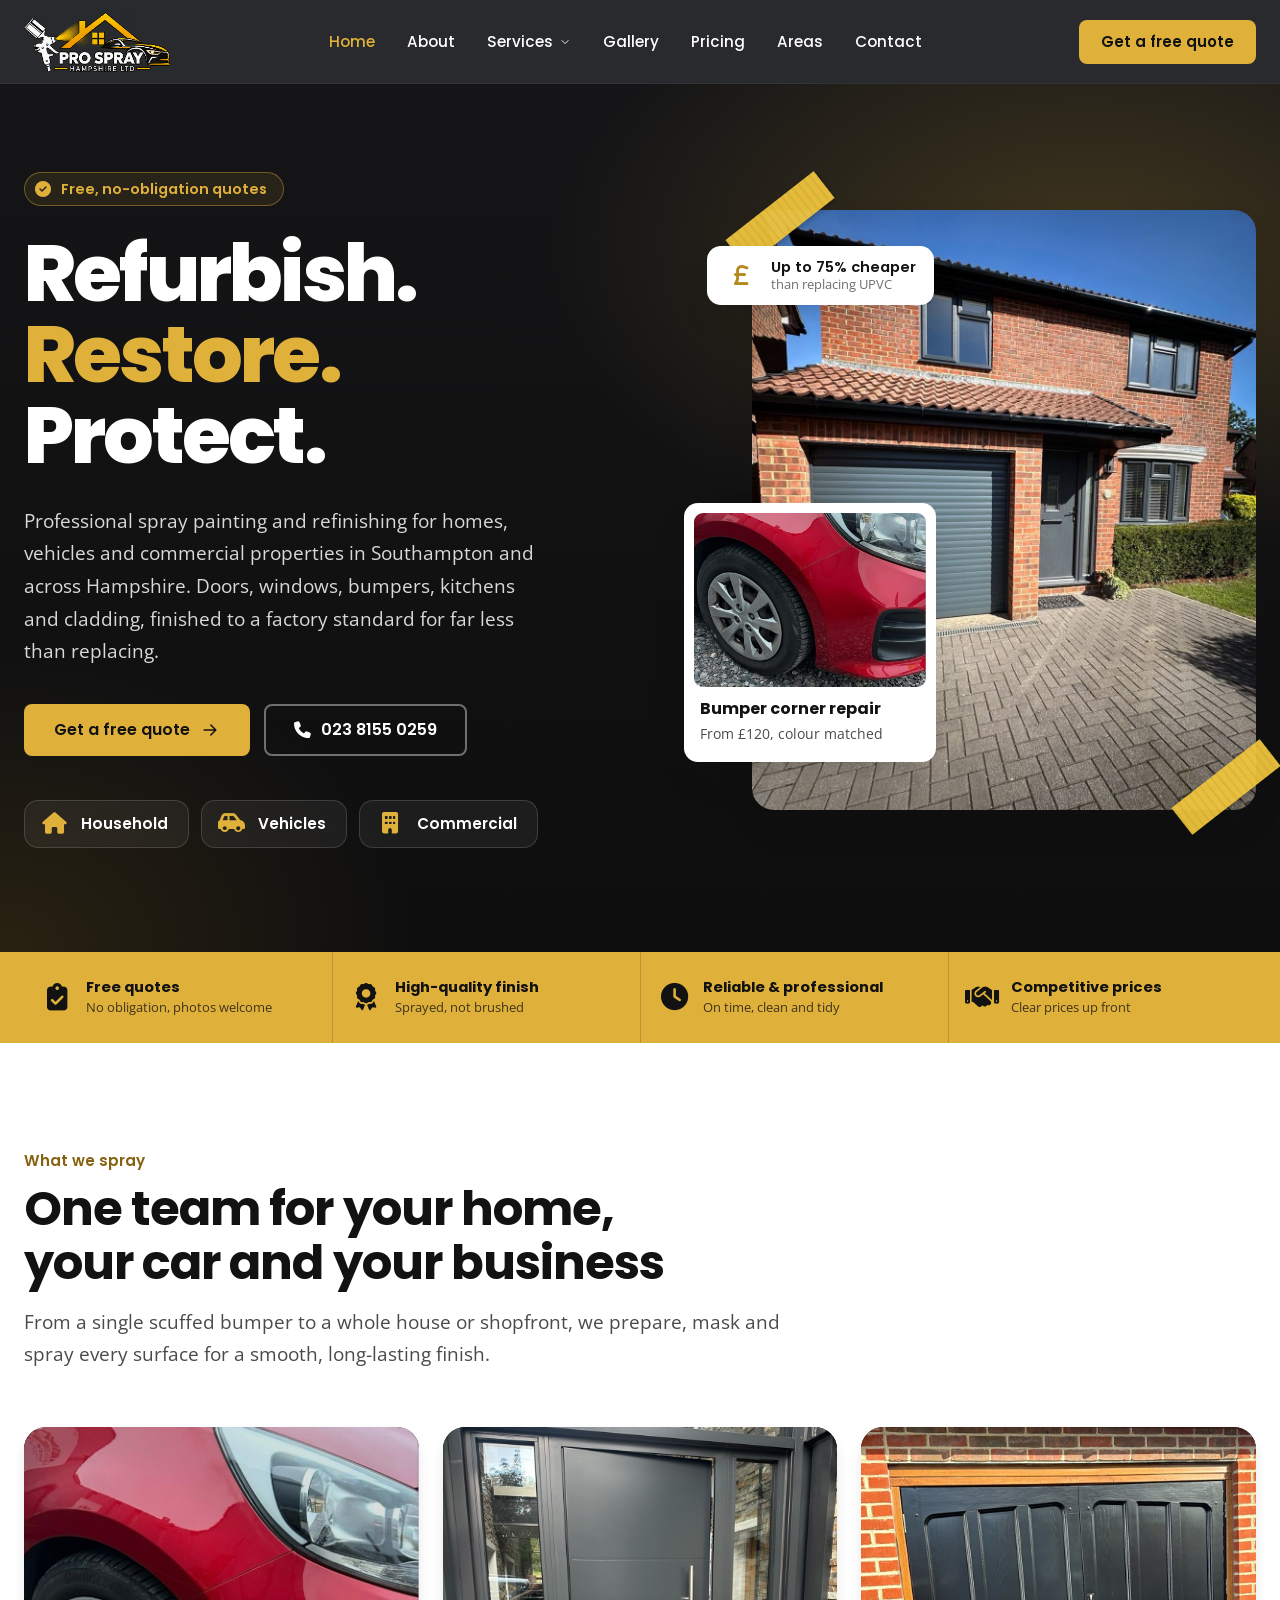
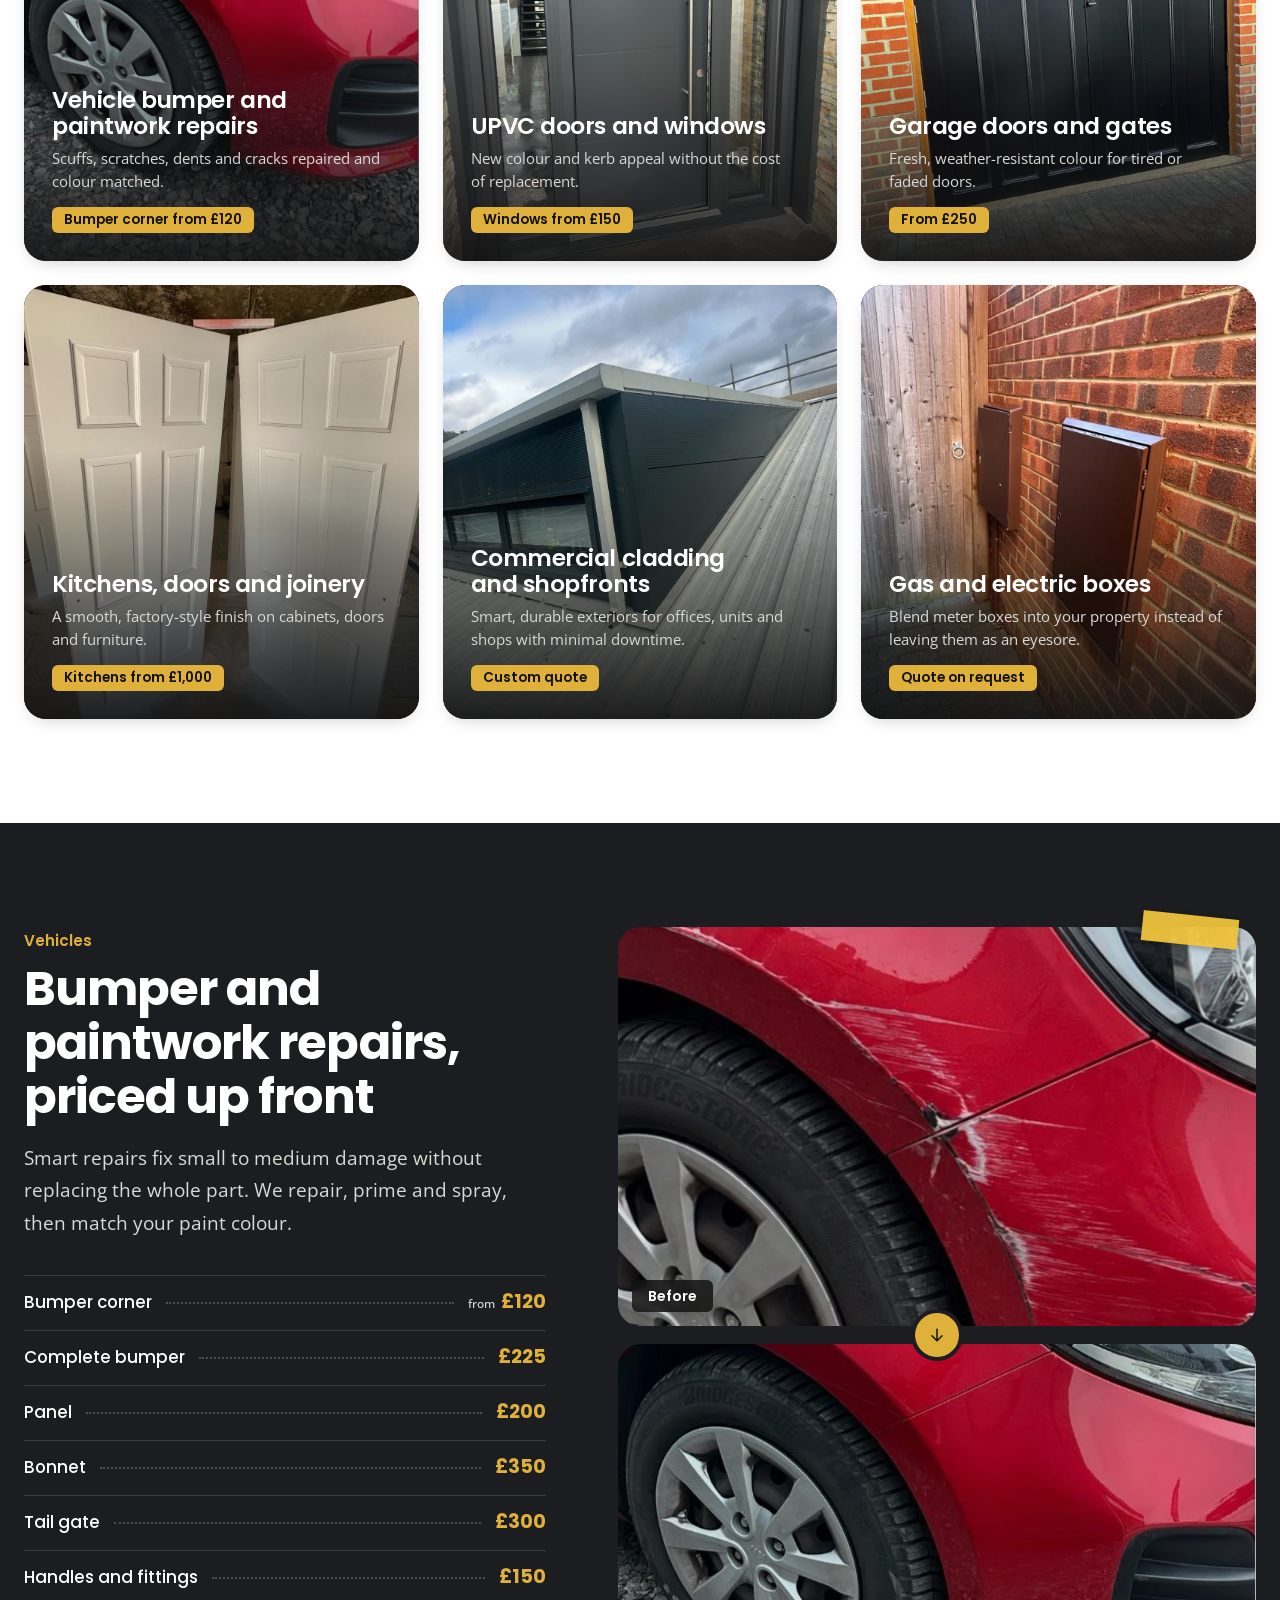
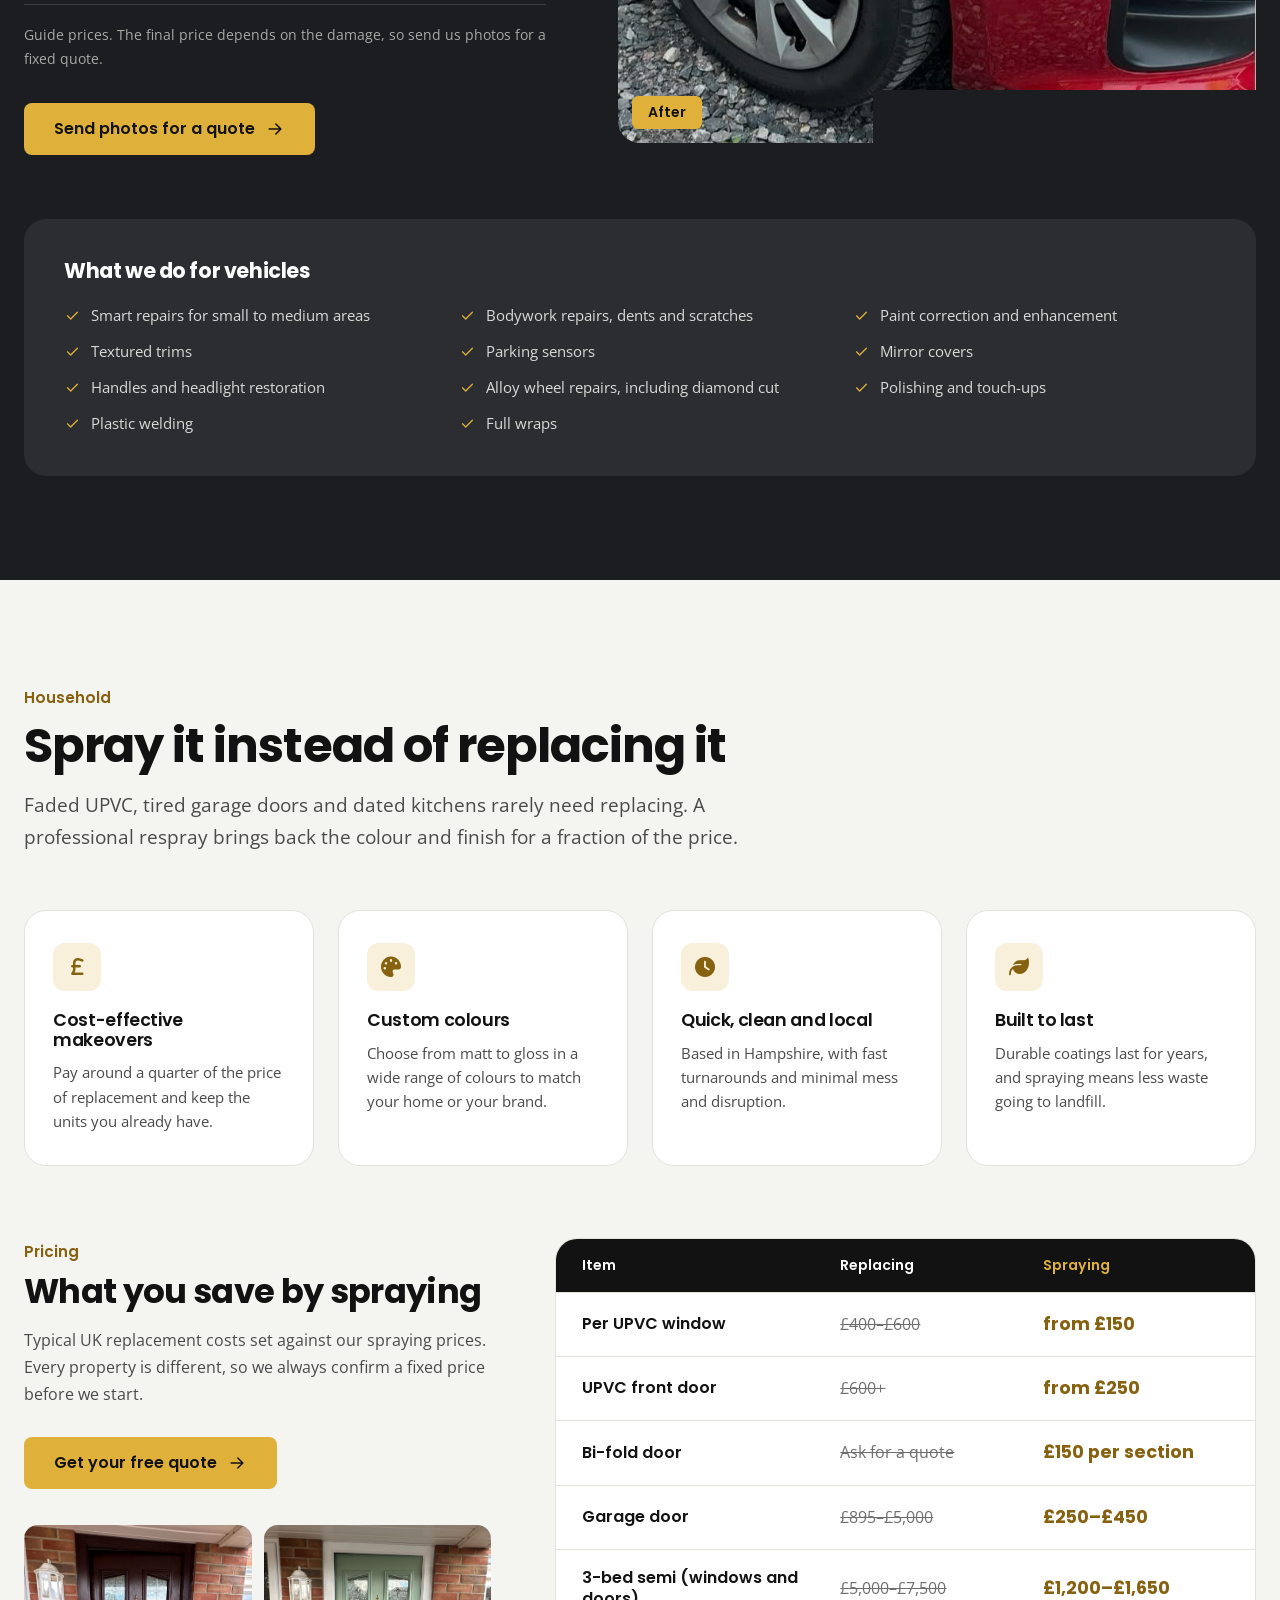
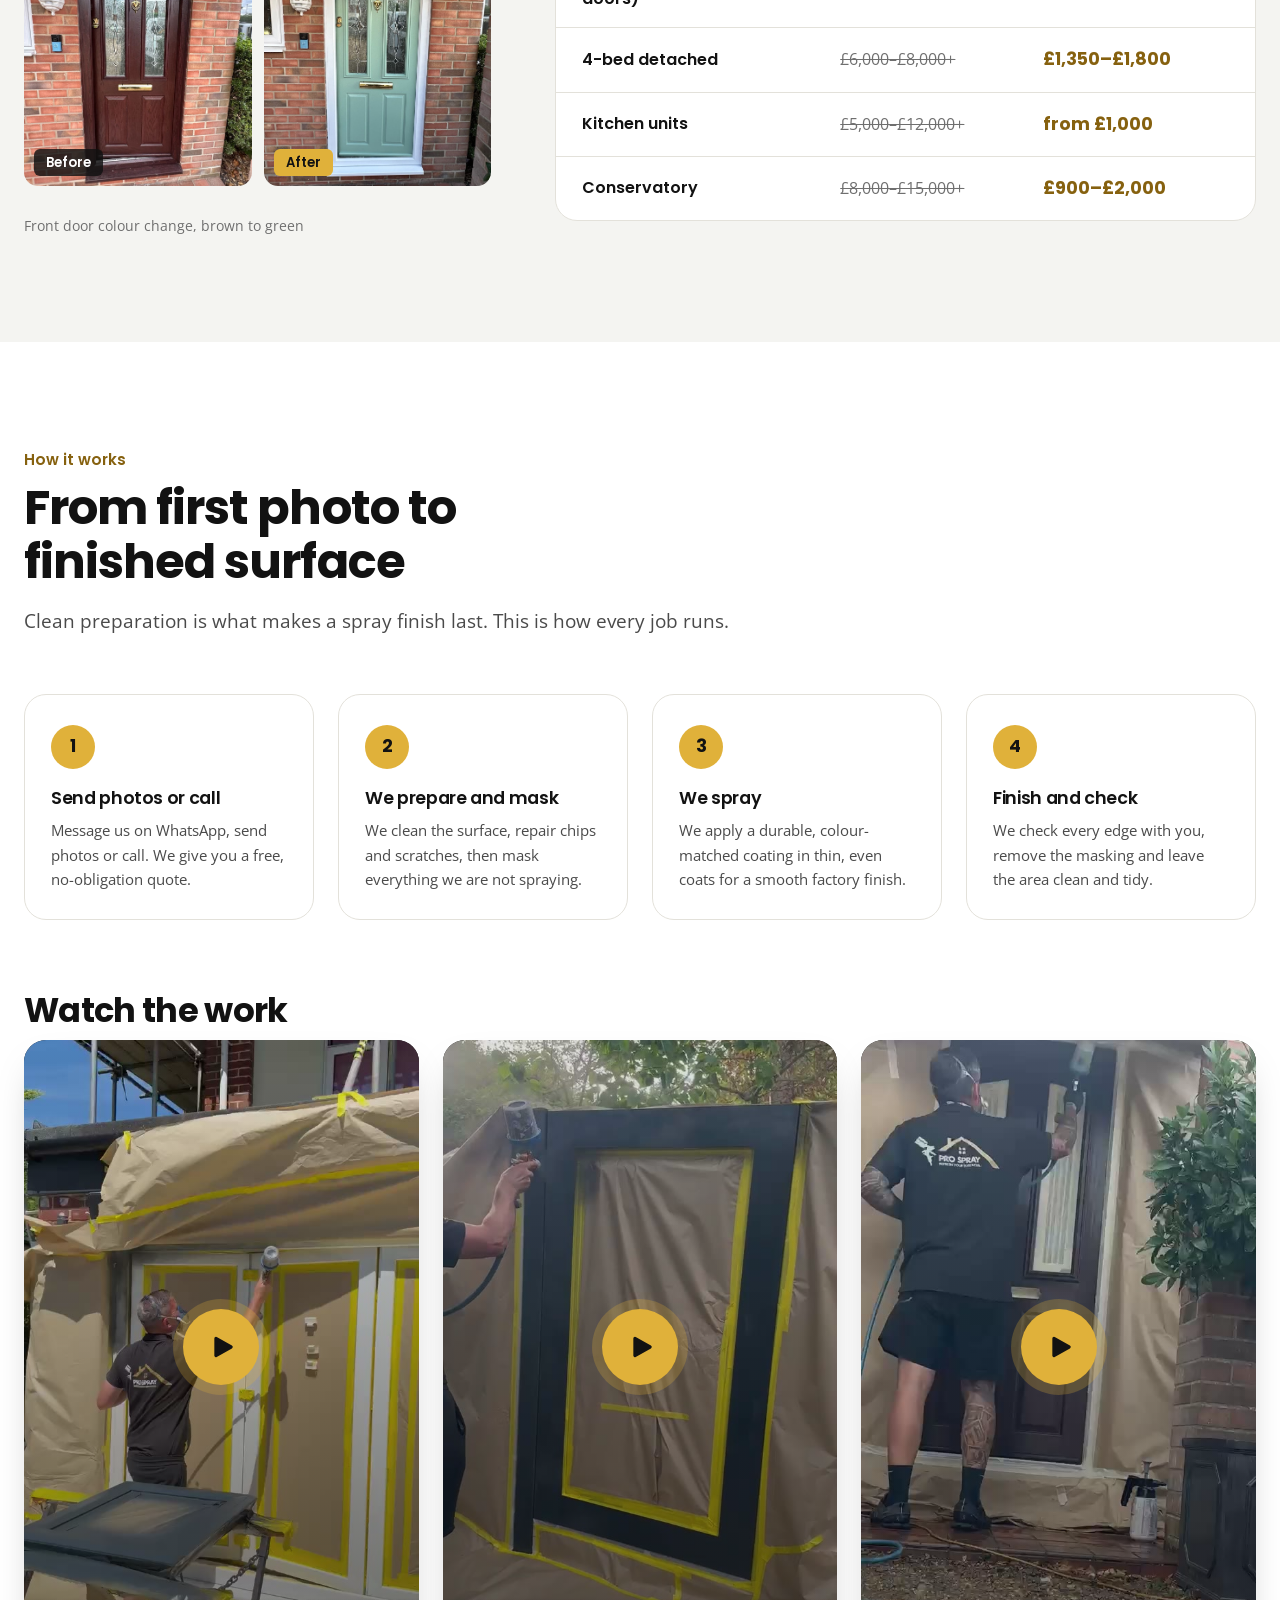
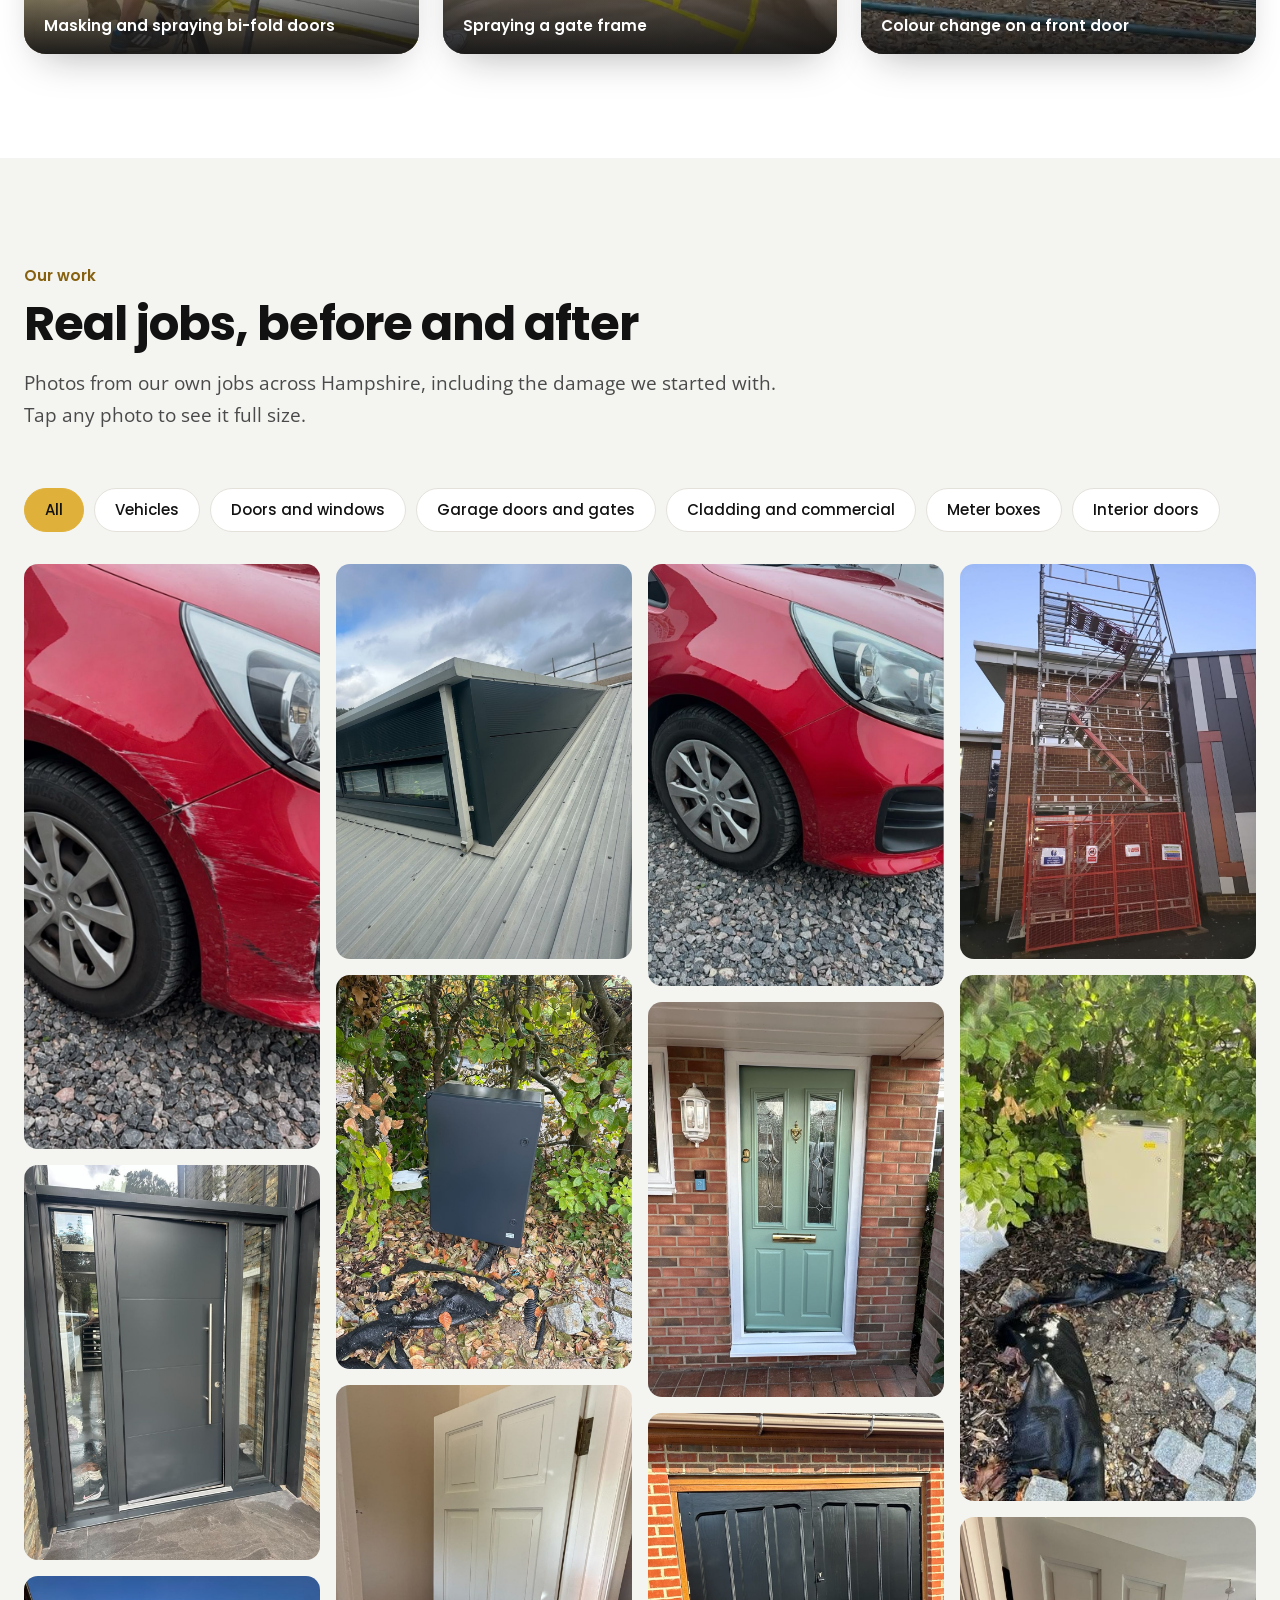
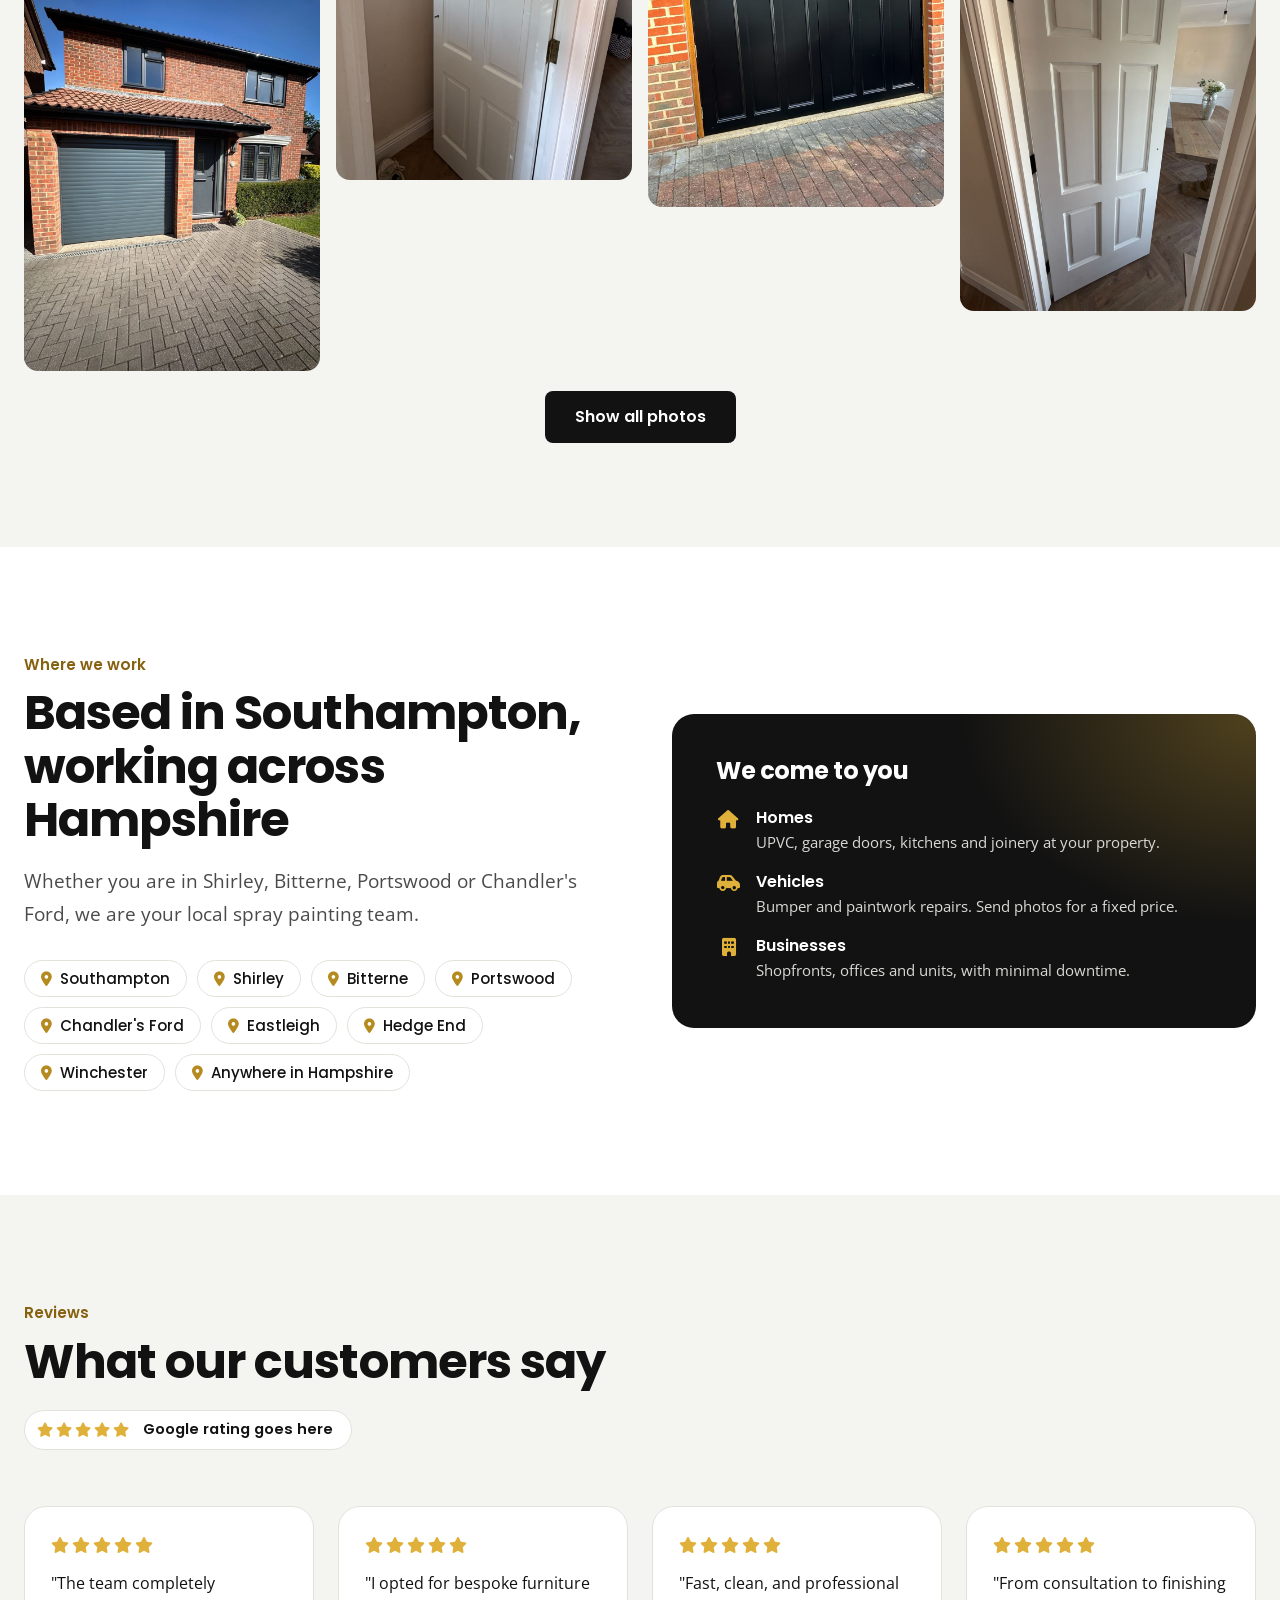
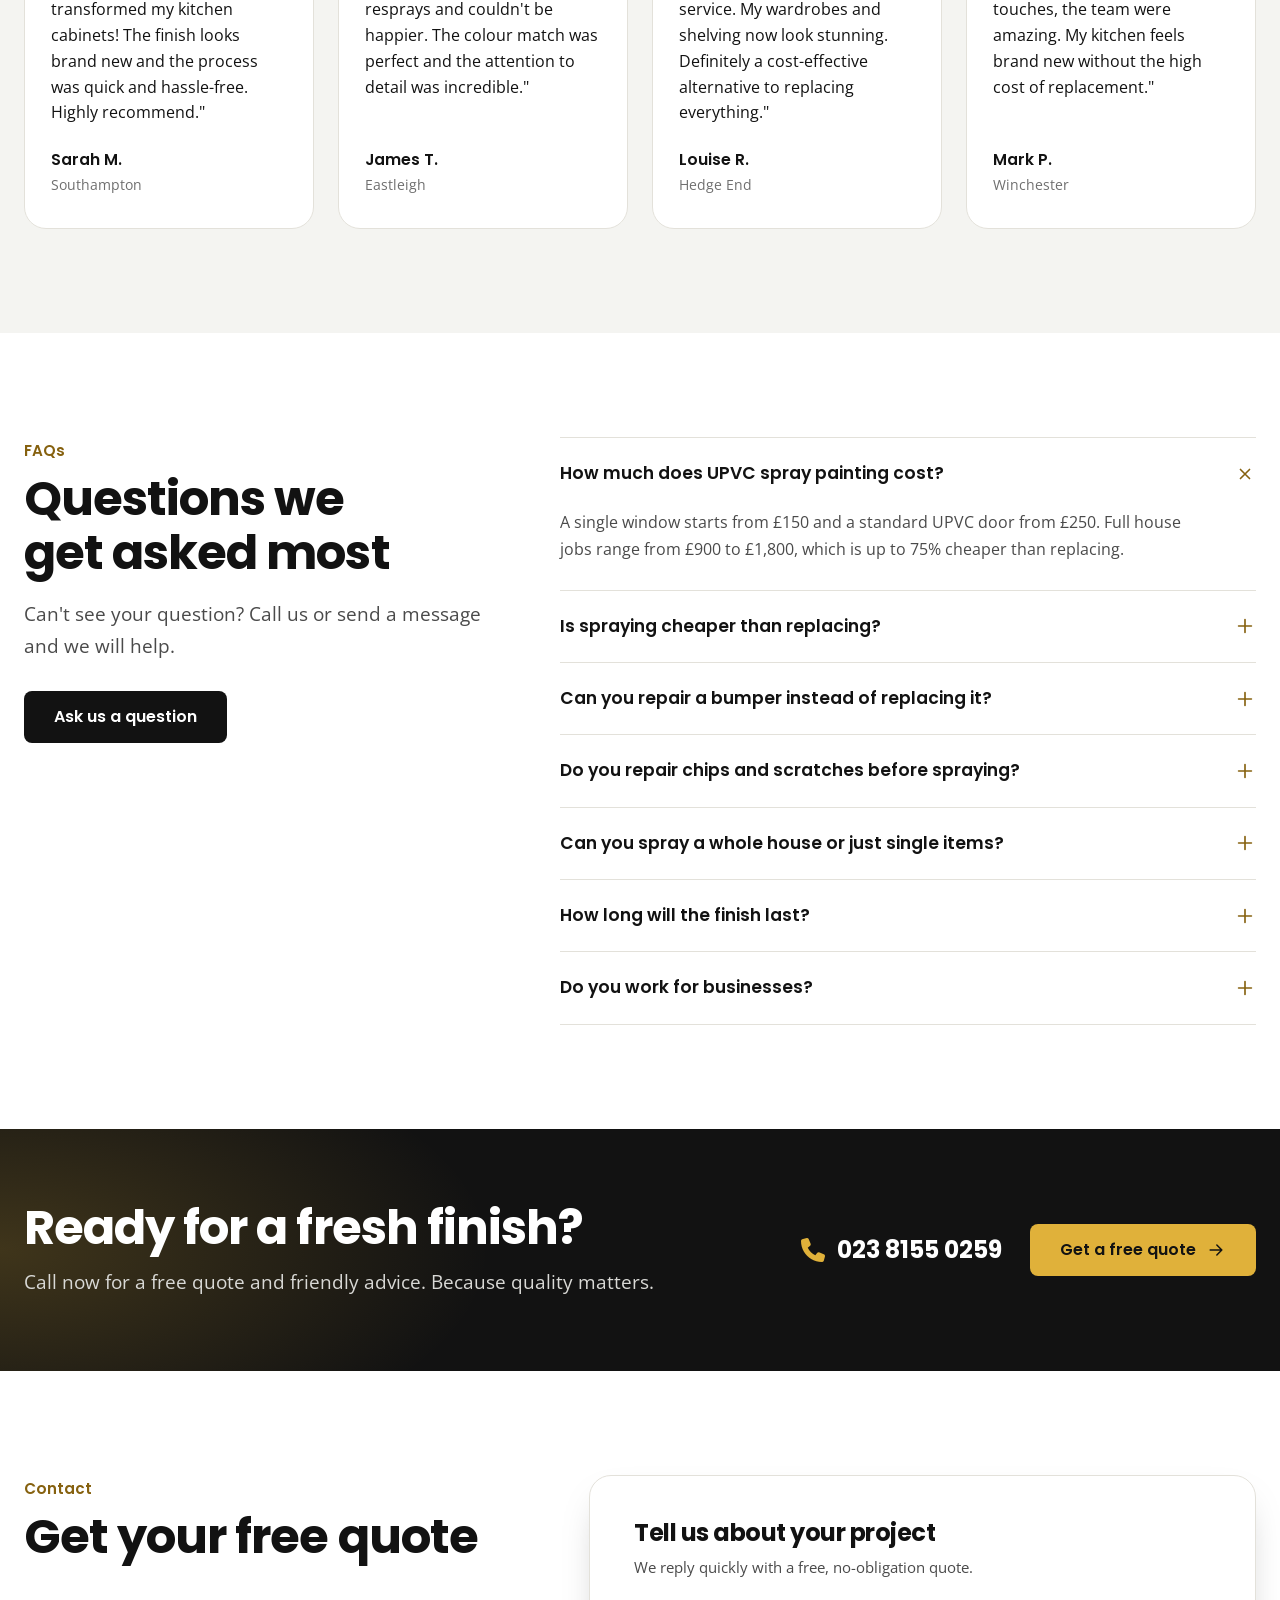
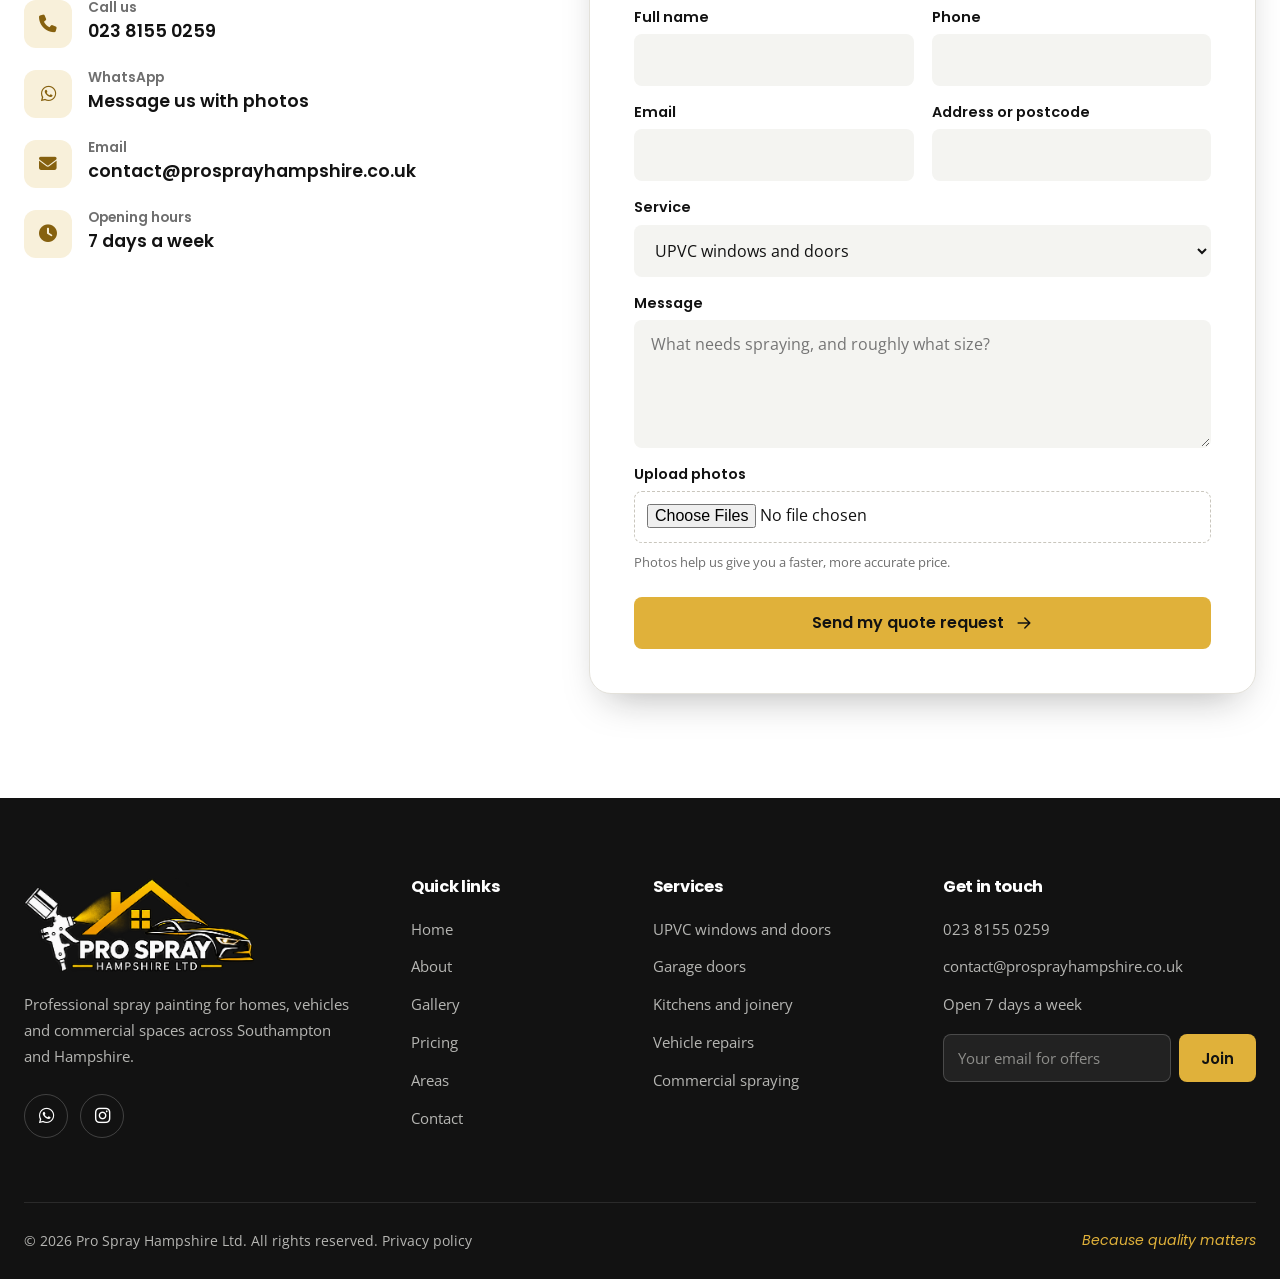
==== commit af0976e4: "Add soft scroll animations and sticky header effect Co-Authored-By: Claude Sonnet 5.5 <noreply@anthr" ====
--- a/index.html
+++ b/index.html
@@ -5,11 +5,12 @@
 <meta name="viewport" content="width=device-width, initial-scale=1">
 <title>Spray Painting &amp; Refinishing Southampton | UPVC, Vehicle &amp; Commercial | Pro Spray Hampshire</title>
 <meta name="description" content="Pro Spray Hampshire sprays UPVC windows and doors, garage doors, kitchens, bumpers, alloys and commercial cladding across Southampton and Hampshire. Free, no-obligation quotes.">
+<script>document.documentElement.classList.add("js")</script>
 <link rel="preconnect" href="https://fonts.googleapis.com">
 <link rel="preconnect" href="https://fonts.gstatic.com" crossorigin>
 <link href="https://fonts.googleapis.com/css2?family=Open+Sans:wght@400;600&amp;family=Poppins:ital,wght@0,500;0,600;0,700;0,800;1,500&amp;display=swap" rel="stylesheet">
 <link rel="stylesheet" href="https://cdnjs.cloudflare.com/ajax/libs/font-awesome/6.5.1/css/all.min.css" crossorigin="anonymous" referrerpolicy="no-referrer">
-<link rel="stylesheet" href="assets/css/style.css?v=22">
+<link rel="stylesheet" href="assets/css/style.css?v=23">
 </head>
 <body>
 
@@ -135,44 +136,44 @@
 
 <!-- ============ 2. TRUST BAR ============ Elementor: Container (4 cols) · Icon Box ×4 -->
 <section class="trust" aria-label="Why choose Pro Spray">
-  <div class="wrap trust__in">
-    <div class="trust__item"><i class="fa-solid fa-clipboard-check ico-fa" aria-hidden="true"></i><div><strong>Free quotes</strong><span>No obligation, photos welcome</span></div></div>
-    <div class="trust__item"><i class="fa-solid fa-award ico-fa" aria-hidden="true"></i><div><strong>High-quality finish</strong><span>Sprayed, not brushed</span></div></div>
-    <div class="trust__item"><i class="fa-solid fa-clock ico-fa" aria-hidden="true"></i><div><strong>Reliable &amp; professional</strong><span>On time, clean and tidy</span></div></div>
-    <div class="trust__item"><i class="fa-solid fa-handshake ico-fa" aria-hidden="true"></i><div><strong>Competitive prices</strong><span>Clear prices up front</span></div></div>
+  <div class="wrap trust__in" data-stagger>
+    <div class="trust__item" data-anim="fadeIn"><i class="fa-solid fa-clipboard-check ico-fa" aria-hidden="true"></i><div><strong>Free quotes</strong><span>No obligation, photos welcome</span></div></div>
+    <div class="trust__item" data-anim="fadeIn"><i class="fa-solid fa-award ico-fa" aria-hidden="true"></i><div><strong>High-quality finish</strong><span>Sprayed, not brushed</span></div></div>
+    <div class="trust__item" data-anim="fadeIn"><i class="fa-solid fa-clock ico-fa" aria-hidden="true"></i><div><strong>Reliable &amp; professional</strong><span>On time, clean and tidy</span></div></div>
+    <div class="trust__item" data-anim="fadeIn"><i class="fa-solid fa-handshake ico-fa" aria-hidden="true"></i><div><strong>Competitive prices</strong><span>Clear prices up front</span></div></div>
   </div>
 </section>
 
 <!-- ============ 3. SERVICES ============ Elementor: Heading · Text Editor · Container grid (3 cols) · Image Box with overlay (or Container + bg image + Heading + Button) -->
 <section class="section" id="services">
   <div class="wrap">
-    <div class="sec-head">
+    <div class="sec-head" data-anim="fadeInUp">
       <span class="kicker">What we spray</span>
       <h2>One team for your home, your car and your business</h2>
       <p>From a single scuffed bumper to a whole house or shopfront, we prepare, mask and spray every surface for a smooth, long-lasting finish.</p>
     </div>
-    <div class="tiles">
-      <a class="tile" href="#vehicles">
+    <div class="tiles" data-stagger>
+      <a class="tile" data-anim="fadeInUp" href="#vehicles">
         <img src="assets/img/veh-red-kia-02.jpg" width="804" height="1146" alt="Red hatchback with a repaired front bumper" loading="lazy">
         <div class="tile__body"><h3>Vehicle bumper and paintwork repairs</h3><p>Scuffs, scratches, dents and cracks repaired and colour matched.</p><span class="tile__price">Bumper corner from £120</span></div>
       </a>
-      <a class="tile" href="#household">
+      <a class="tile" data-anim="fadeInUp" href="#household">
         <img src="assets/img/mix2-03.jpg" width="1050" height="1400" alt="Grey UPVC front door with side panels after spraying" loading="lazy">
         <div class="tile__body"><h3>UPVC doors and windows</h3><p>New colour and kerb appeal without the cost of replacement.</p><span class="tile__price">Windows from £150</span></div>
       </a>
-      <a class="tile" href="#household">
+      <a class="tile" data-anim="fadeInUp" href="#household">
         <img src="assets/img/mix2-13.jpg" width="1050" height="1400" alt="Black sprayed garage door in a brick surround" loading="lazy">
         <div class="tile__body"><h3>Garage doors and gates</h3><p>Fresh, weather-resistant colour for tired or faded doors.</p><span class="tile__price">From £250</span></div>
       </a>
-      <a class="tile" href="#household">
+      <a class="tile" data-anim="fadeInUp" href="#household">
         <img src="assets/img/int-door-09.jpg" width="1050" height="1400" alt="White interior doors freshly sprayed and drying" loading="lazy">
         <div class="tile__body"><h3>Kitchens, doors and joinery</h3><p>A smooth, factory-style finish on cabinets, doors and furniture.</p><span class="tile__price">Kitchens from £1,000</span></div>
       </a>
-      <a class="tile" href="#gallery">
+      <a class="tile" data-anim="fadeInUp" href="#gallery">
         <img src="assets/img/com-cladding-03.jpg" width="1050" height="1400" alt="Sprayed cladding on a commercial building roof edge" loading="lazy">
         <div class="tile__body"><h3>Commercial cladding and shopfronts</h3><p>Smart, durable exteriors for offices, units and shops with minimal downtime.</p><span class="tile__price">Custom quote</span></div>
       </a>
-      <a class="tile" href="#gallery">
+      <a class="tile" data-anim="fadeInUp" href="#gallery">
         <img src="assets/img/mix2-15.jpg" width="1050" height="1400" alt="Gas and electric meter boxes sprayed to match a brick wall" loading="lazy">
         <div class="tile__body"><h3>Gas and electric boxes</h3><p>Blend meter boxes into your property instead of leaving them as an eyesore.</p><span class="tile__price">Quote on request</span></div>
       </a>
@@ -184,7 +185,7 @@
 <section class="section section--dark" id="vehicles">
   <div class="wrap">
     <div class="veh">
-      <div>
+      <div data-anim="fadeInUp">
         <span class="kicker">Vehicles</span>
         <h2>Bumper and paintwork repairs, priced up front</h2>
         <p class="veh__lead">Smart repairs fix small to medium damage without replacing the whole part. We repair, prime and spray, then match your paint colour.</p>
@@ -200,7 +201,7 @@
         <a class="btn btn--gold" href="#contact">Send photos for a quote <svg class="ico"><use href="#i-arrow"/></svg></a>
       </div>
 
-      <div class="ba" role="group" aria-label="Before and after bumper repair">
+      <div class="ba" data-anim="fadeInUp" style="--d:0.12s" role="group" aria-label="Before and after bumper repair">
         <span class="ba__tape" aria-hidden="true"></span>
         <figure><img src="assets/img/veh-red-kia-01.jpg" width="708" height="1400" alt="Red car front wing and bumper corner with scuffs and scratches" loading="lazy"><figcaption>Before</figcaption></figure>
         <span class="ba__arrow" aria-hidden="true"><svg class="ico"><use href="#i-arrow"/></svg></span>
@@ -208,7 +209,7 @@
       </div>
     </div>
 
-    <div class="caps">
+    <div class="caps" data-anim="fadeInUp">
       <h3>What we do for vehicles</h3>
       <ul>
         <li><svg class="ico"><use href="#i-check"/></svg>Smart repairs for small to medium areas</li>
@@ -230,31 +231,31 @@
 <!-- ============ 5. HOUSEHOLD ============ Elementor: Icon Box ×4 · Heading · Text Editor · Button · Inner Containers for price rows (or Price List widget) -->
 <section class="section section--paper" id="household">
   <div class="wrap">
-    <div class="sec-head">
+    <div class="sec-head" data-anim="fadeInUp">
       <span class="kicker">Household</span>
       <h2>Spray it instead of replacing it</h2>
       <p>Faded UPVC, tired garage doors and dated kitchens rarely need replacing. A professional respray brings back the colour and finish for a fraction of the price.</p>
     </div>
-    <div class="why">
-      <div class="why__item"><i class="fa-solid fa-sterling-sign ico-fa" aria-hidden="true"></i><h3>Cost-effective makeovers</h3><p>Pay around a quarter of the price of replacement and keep the units you already have.</p></div>
-      <div class="why__item"><i class="fa-solid fa-palette ico-fa" aria-hidden="true"></i><h3>Custom colours</h3><p>Choose from matt to gloss in a wide range of colours to match your home or your brand.</p></div>
-      <div class="why__item"><i class="fa-solid fa-clock ico-fa" aria-hidden="true"></i><h3>Quick, clean and local</h3><p>Based in Hampshire, with fast turnarounds and minimal mess and disruption.</p></div>
-      <div class="why__item"><i class="fa-solid fa-leaf ico-fa" aria-hidden="true"></i><h3>Built to last</h3><p>Durable coatings last for years, and spraying means less waste going to landfill.</p></div>
+    <div class="why" data-stagger>
+      <div class="why__item" data-anim="fadeInUp"><i class="fa-solid fa-sterling-sign ico-fa" aria-hidden="true"></i><h3>Cost-effective makeovers</h3><p>Pay around a quarter of the price of replacement and keep the units you already have.</p></div>
+      <div class="why__item" data-anim="fadeInUp"><i class="fa-solid fa-palette ico-fa" aria-hidden="true"></i><h3>Custom colours</h3><p>Choose from matt to gloss in a wide range of colours to match your home or your brand.</p></div>
+      <div class="why__item" data-anim="fadeInUp"><i class="fa-solid fa-clock ico-fa" aria-hidden="true"></i><h3>Quick, clean and local</h3><p>Based in Hampshire, with fast turnarounds and minimal mess and disruption.</p></div>
+      <div class="why__item" data-anim="fadeInUp"><i class="fa-solid fa-leaf ico-fa" aria-hidden="true"></i><h3>Built to last</h3><p>Durable coatings last for years, and spraying means less waste going to landfill.</p></div>
     </div>
 
     <div class="compare" id="pricing">
-      <div class="compare__intro">
+      <div class="compare__intro" data-anim="fadeInUp">
         <span class="kicker">Pricing</span>
         <h3>What you save by spraying</h3>
         <p>Typical UK replacement costs set against our spraying prices. Every property is different, so we always confirm a fixed price before we start.</p>
         <a class="btn btn--gold" href="#contact">Get your free quote <svg class="ico"><use href="#i-arrow"/></svg></a>
-        <div class="pair" role="group" aria-label="Front door colour change, before and after">
+        <div class="pair" data-anim="fadeInUp" style="--d:0.15s" role="group" aria-label="Front door colour change, before and after">
           <figure><img src="assets/img/mix2-01.jpg" width="1050" height="1400" alt="Brown UPVC front door before spraying" loading="lazy"><figcaption>Before</figcaption></figure>
           <figure><img src="assets/img/mix2-05.jpg" width="1050" height="1400" alt="The same front door sprayed sage green" loading="lazy"><figcaption>After</figcaption></figure>
           <p class="pair__note">Front door colour change, brown to green</p>
         </div>
       </div>
-      <div class="rows" role="table" aria-label="Replacement versus spraying cost">
+      <div class="rows" data-anim="fadeInUp" style="--d:0.1s" role="table" aria-label="Replacement versus spraying cost">
         <div class="rows__head" role="row"><span role="columnheader">Item</span><span role="columnheader">Replacing</span><span role="columnheader">Spraying</span></div>
         <div class="row" role="row"><b role="cell">Per UPVC window</b><s role="cell">£400–£600</s><strong role="cell">from £150</strong></div>
         <div class="row" role="row"><b role="cell">UPVC front door</b><s role="cell">£600+</s><strong role="cell">from £250</strong></div>
@@ -272,31 +273,31 @@
 <!-- ============ 6. PROCESS + VIDEO ============ Elementor: Icon Box / Container ×4 (numbered) · Video widget ×3 (self-hosted MP4, custom image overlay) -->
 <section class="section" id="process">
   <div class="wrap">
-    <div class="sec-head">
+    <div class="sec-head" data-anim="fadeInUp">
       <span class="kicker">How it works</span>
       <h2>From first photo to finished surface</h2>
       <p>Clean preparation is what makes a spray finish last. This is how every job runs.</p>
     </div>
-    <div class="steps">
-      <div class="step"><h3>Send photos or call</h3><p>Message us on WhatsApp, send photos or call. We give you a free, no-obligation quote.</p></div>
-      <div class="step"><h3>We prepare and mask</h3><p>We clean the surface, repair chips and scratches, then mask everything we are not spraying.</p></div>
-      <div class="step"><h3>We spray</h3><p>We apply a durable, colour-matched coating in thin, even coats for a smooth factory finish.</p></div>
-      <div class="step"><h3>Finish and check</h3><p>We check every edge with you, remove the masking and leave the area clean and tidy.</p></div>
-    </div>
-
-    <div class="reels">
+    <div class="steps" data-stagger>
+      <div class="step" data-anim="fadeInUp"><h3>Send photos or call</h3><p>Message us on WhatsApp, send photos or call. We give you a free, no-obligation quote.</p></div>
+      <div class="step" data-anim="fadeInUp"><h3>We prepare and mask</h3><p>We clean the surface, repair chips and scratches, then mask everything we are not spraying.</p></div>
+      <div class="step" data-anim="fadeInUp"><h3>We spray</h3><p>We apply a durable, colour-matched coating in thin, even coats for a smooth factory finish.</p></div>
+      <div class="step" data-anim="fadeInUp"><h3>Finish and check</h3><p>We check every edge with you, remove the masking and leave the area clean and tidy.</p></div>
+    </div>
+
+    <div class="reels" data-stagger>
       <div class="reels__intro"><h3 class="reels-title">Watch the work</h3></div>
-      <figure class="reel">
+      <figure class="reel" data-anim="fadeInUp">
         <video preload="none" playsinline poster="assets/video/work-1.jpg"><source src="assets/video/work-1.mp4" type="video/mp4"></video>
         <button class="reel__play" aria-label="Play video: spraying bi-fold doors"><span><svg class="ico"><use href="#i-play"/></svg></span></button>
         <figcaption>Masking and spraying bi-fold doors</figcaption>
       </figure>
-      <figure class="reel">
+      <figure class="reel" data-anim="fadeInUp">
         <video preload="none" playsinline poster="assets/video/work-2.jpg"><source src="assets/video/work-2.mp4" type="video/mp4"></video>
         <button class="reel__play" aria-label="Play video: spraying a gate"><span><svg class="ico"><use href="#i-play"/></svg></span></button>
         <figcaption>Spraying a gate frame</figcaption>
       </figure>
-      <figure class="reel">
+      <figure class="reel" data-anim="fadeInUp">
         <video preload="none" playsinline poster="assets/video/work-3.jpg"><source src="assets/video/work-3.mp4" type="video/mp4"></video>
         <button class="reel__play" aria-label="Play video: spraying a front door"><span><svg class="ico"><use href="#i-play"/></svg></span></button>
         <figcaption>Colour change on a front door</figcaption>
@@ -308,12 +309,12 @@
 <!-- ============ 7. GALLERY ============ Elementor Pro: Gallery widget (Multiple, Masonry, Filter by tags, Lightbox) -->
 <section class="section section--paper" id="gallery">
   <div class="wrap">
-    <div class="sec-head">
+    <div class="sec-head" data-anim="fadeInUp">
       <span class="kicker">Our work</span>
       <h2>Real jobs, before and after</h2>
       <p>Photos from our own jobs across Hampshire, including the damage we started with. Tap any photo to see it full size.</p>
     </div>
-    <div class="filters" role="group" aria-label="Filter gallery">
+    <div class="filters" data-anim="fadeIn" role="group" aria-label="Filter gallery">
       <button type="button" data-f="all" aria-pressed="true">All</button>
       <button type="button" data-f="vehicles" aria-pressed="false">Vehicles</button>
       <button type="button" data-f="doors" aria-pressed="false">Doors and windows</button>
@@ -330,7 +331,7 @@
 <!-- ============ 8. AREAS ============ Elementor: Heading · Text Editor · Icon List (pill) · Google Maps widget (service area) · Container card -->
 <section class="section" id="areas">
   <div class="wrap areas">
-    <div>
+    <div data-anim="fadeInUp">
       <span class="kicker">Where we work</span>
       <h2>Based in Southampton, working across Hampshire</h2>
       <p>Whether you are in Shirley, Bitterne, Portswood or Chandler's Ford, we are your local spray painting team.</p>
@@ -346,7 +347,7 @@
         <li><i class="fa-solid fa-location-dot ico-fa" aria-hidden="true"></i>Anywhere in Hampshire</li>
       </ul>
     </div>
-    <div class="areas__card">
+    <div class="areas__card" data-anim="fadeInUp" style="--d:0.12s">
       <h3>We come to you</h3>
       <ul>
         <li><i class="fa-solid fa-house ico-fa" aria-hidden="true"></i><div><strong>Homes</strong><span>UPVC, garage doors, kitchens and joinery at your property.</span></div></li>
@@ -360,16 +361,16 @@
 <!-- ============ 9. REVIEWS ============ Elementor Pro: Testimonial Carousel or Reviews widget (swap in Google reviews) -->
 <section class="section section--paper" id="reviews">
   <div class="wrap">
-    <div class="sec-head">
+    <div class="sec-head" data-anim="fadeInUp">
       <span class="kicker">Reviews</span>
       <h2>What our customers say</h2>
       <div class="rating"><span class="stars" aria-hidden="true"><i class="fa-solid fa-star ico-fa" aria-hidden="true"></i><i class="fa-solid fa-star ico-fa" aria-hidden="true"></i><i class="fa-solid fa-star ico-fa" aria-hidden="true"></i><i class="fa-solid fa-star ico-fa" aria-hidden="true"></i><i class="fa-solid fa-star ico-fa" aria-hidden="true"></i></span>Google rating goes here</div>
     </div>
-    <div class="reviews">
-      <article class="review"><span class="stars" aria-label="5 stars"><i class="fa-solid fa-star ico-fa" aria-hidden="true"></i><i class="fa-solid fa-star ico-fa" aria-hidden="true"></i><i class="fa-solid fa-star ico-fa" aria-hidden="true"></i><i class="fa-solid fa-star ico-fa" aria-hidden="true"></i><i class="fa-solid fa-star ico-fa" aria-hidden="true"></i></span><blockquote>"The team completely transformed my kitchen cabinets! The finish looks brand new and the process was quick and hassle-free. Highly recommend."</blockquote><footer><b>Sarah M.</b><span>Southampton</span></footer></article>
-      <article class="review"><span class="stars" aria-label="5 stars"><i class="fa-solid fa-star ico-fa" aria-hidden="true"></i><i class="fa-solid fa-star ico-fa" aria-hidden="true"></i><i class="fa-solid fa-star ico-fa" aria-hidden="true"></i><i class="fa-solid fa-star ico-fa" aria-hidden="true"></i><i class="fa-solid fa-star ico-fa" aria-hidden="true"></i></span><blockquote>"I opted for bespoke furniture resprays and couldn't be happier. The colour match was perfect and the attention to detail was incredible."</blockquote><footer><b>James T.</b><span>Eastleigh</span></footer></article>
-      <article class="review"><span class="stars" aria-label="5 stars"><i class="fa-solid fa-star ico-fa" aria-hidden="true"></i><i class="fa-solid fa-star ico-fa" aria-hidden="true"></i><i class="fa-solid fa-star ico-fa" aria-hidden="true"></i><i class="fa-solid fa-star ico-fa" aria-hidden="true"></i><i class="fa-solid fa-star ico-fa" aria-hidden="true"></i></span><blockquote>"Fast, clean, and professional service. My wardrobes and shelving now look stunning. Definitely a cost-effective alternative to replacing everything."</blockquote><footer><b>Louise R.</b><span>Hedge End</span></footer></article>
-      <article class="review"><span class="stars" aria-label="5 stars"><i class="fa-solid fa-star ico-fa" aria-hidden="true"></i><i class="fa-solid fa-star ico-fa" aria-hidden="true"></i><i class="fa-solid fa-star ico-fa" aria-hidden="true"></i><i class="fa-solid fa-star ico-fa" aria-hidden="true"></i><i class="fa-solid fa-star ico-fa" aria-hidden="true"></i></span><blockquote>"From consultation to finishing touches, the team were amazing. My kitchen feels brand new without the high cost of replacement."</blockquote><footer><b>Mark P.</b><span>Winchester</span></footer></article>
+    <div class="reviews" data-stagger>
+      <article class="review" data-anim="fadeInUp"><span class="stars" aria-label="5 stars"><i class="fa-solid fa-star ico-fa" aria-hidden="true"></i><i class="fa-solid fa-star ico-fa" aria-hidden="true"></i><i class="fa-solid fa-star ico-fa" aria-hidden="true"></i><i class="fa-solid fa-star ico-fa" aria-hidden="true"></i><i class="fa-solid fa-star ico-fa" aria-hidden="true"></i></span><blockquote>"The team completely transformed my kitchen cabinets! The finish looks brand new and the process was quick and hassle-free. Highly recommend."</blockquote><footer><b>Sarah M.</b><span>Southampton</span></footer></article>
+      <article class="review" data-anim="fadeInUp"><span class="stars" aria-label="5 stars"><i class="fa-solid fa-star ico-fa" aria-hidden="true"></i><i class="fa-solid fa-star ico-fa" aria-hidden="true"></i><i class="fa-solid fa-star ico-fa" aria-hidden="true"></i><i class="fa-solid fa-star ico-fa" aria-hidden="true"></i><i class="fa-solid fa-star ico-fa" aria-hidden="true"></i></span><blockquote>"I opted for bespoke furniture resprays and couldn't be happier. The colour match was perfect and the attention to detail was incredible."</blockquote><footer><b>James T.</b><span>Eastleigh</span></footer></article>
+      <article class="review" data-anim="fadeInUp"><span class="stars" aria-label="5 stars"><i class="fa-solid fa-star ico-fa" aria-hidden="true"></i><i class="fa-solid fa-star ico-fa" aria-hidden="true"></i><i class="fa-solid fa-star ico-fa" aria-hidden="true"></i><i class="fa-solid fa-star ico-fa" aria-hidden="true"></i><i class="fa-solid fa-star ico-fa" aria-hidden="true"></i></span><blockquote>"Fast, clean, and professional service. My wardrobes and shelving now look stunning. Definitely a cost-effective alternative to replacing everything."</blockquote><footer><b>Louise R.</b><span>Hedge End</span></footer></article>
+      <article class="review" data-anim="fadeInUp"><span class="stars" aria-label="5 stars"><i class="fa-solid fa-star ico-fa" aria-hidden="true"></i><i class="fa-solid fa-star ico-fa" aria-hidden="true"></i><i class="fa-solid fa-star ico-fa" aria-hidden="true"></i><i class="fa-solid fa-star ico-fa" aria-hidden="true"></i><i class="fa-solid fa-star ico-fa" aria-hidden="true"></i></span><blockquote>"From consultation to finishing touches, the team were amazing. My kitchen feels brand new without the high cost of replacement."</blockquote><footer><b>Mark P.</b><span>Winchester</span></footer></article>
     </div>
   </div>
 </section>
@@ -377,13 +378,13 @@
 <!-- ============ 10. FAQ ============ Elementor: Heading · Text Editor · Button · Accordion widget (FAQ schema on) -->
 <section class="section" id="faq">
   <div class="wrap faq">
-    <div class="faq__intro">
+    <div class="faq__intro" data-anim="fadeInUp">
       <span class="kicker">FAQs</span>
       <h2>Questions we get asked most</h2>
       <p>Can't see your question? Call us or send a message and we will help.</p>
       <a class="btn btn--dark" href="#contact">Ask us a question</a>
     </div>
-    <div class="acc">
+    <div class="acc" data-anim="fadeInUp" style="--d:0.1s">
       <details open><summary>How much does UPVC spray painting cost?<svg class="ico"><use href="#i-plus"/></svg></summary><p>A single window starts from £150 and a standard UPVC door from £250. Full house jobs range from £900 to £1,800, which is up to 75% cheaper than replacing.</p></details>
       <details><summary>Is spraying cheaper than replacing?<svg class="ico"><use href="#i-plus"/></svg></summary><p>Yes. On average, spraying costs around a quarter of the price of replacement. Replacing windows can cost £400 to £600 each, while spraying starts from £150.</p></details>
       <details><summary>Can you repair a bumper instead of replacing it?<svg class="ico"><use href="#i-plus"/></svg></summary><p>In most cases, yes. We repair scuffs, scratches and dents, then spray to match your paint colour. Send us photos and we will give you a fixed price.</p></details>
@@ -398,7 +399,7 @@
 <!-- ============ 11. CTA BAND ============ Elementor: Container (bg dark + gradient overlay) · Heading · Text · Button · Icon List (phone) -->
 <section class="cta">
   <div class="wrap cta__in">
-    <div>
+    <div data-anim="fadeInUp">
       <h2>Ready for a fresh finish?</h2>
       <p>Call now for a free quote and friendly advice. Because quality matters.</p>
     </div>
@@ -415,14 +416,14 @@
     <div>
       <span class="kicker">Contact</span>
       <h2>Get your free quote</h2>
-      <ul class="contact__list">
+      <ul class="contact__list" data-anim="fadeInUp">
         <li><i class="fa-solid fa-phone ico-fa" aria-hidden="true"></i><div><b>Call us</b><a href="tel:02381550259">023 8155 0259</a></div></li>
         <li><i class="fa-brands fa-whatsapp ico-fa" aria-hidden="true"></i><div><b>WhatsApp</b><a href="#">Message us with photos</a></div></li>
         <li><i class="fa-solid fa-envelope ico-fa" aria-hidden="true"></i><div><b>Email</b><a href="mailto:contact@prosprayhampshire.co.uk">contact@prosprayhampshire.co.uk</a></div></li>
         <li><i class="fa-solid fa-clock ico-fa" aria-hidden="true"></i><div><b>Opening hours</b><span class="v">7 days a week</span></div></li>
       </ul>
     </div>
-    <form class="form" id="quoteForm" action="#" method="post">
+    <form class="form" data-anim="fadeInUp" style="--d:0.1s" id="quoteForm" action="#" method="post">
       <h3>Tell us about your project</h3>
       <p>We reply quickly with a free, no-obligation quote.</p>
       <div class="form__grid">
@@ -496,6 +497,6 @@
   <button class="lightbox__next" aria-label="Next photo"><svg class="ico"><use href="#i-right"/></svg></button>
 </div>
 
-<script src="assets/js/main.js?v=2"></script>
+<script src="assets/js/main.js?v=3"></script>
 </body>
 </html>
--- a/assets/css/style.css
+++ b/assets/css/style.css
@@ -550,3 +550,31 @@
 .trust__item span { white-space: nowrap; }
 @media (max-width: 1400px) { .trust__item { padding: 26px 16px; gap: 12px; } .trust__item .ico-fa { width: 34px; font-size: 1.7rem; } .trust__item strong { font-size: .92rem; } .trust__item span { font-size: .84rem; } }
 @media (max-width: 1100px) { .trust__item strong, .trust__item span { white-space: normal; } }
+
+/* ==========================================================
+   Soft entrance + scroll effects
+   Names match Elementor's Motion Effects (Fade In, Fade In Up) so the
+   same look is set natively in the editor. See ELEMENTOR-BUILD-NOTES.md.
+   ========================================================== */
+@keyframes fadeInUp { from { opacity: 0; transform: translate3d(0, 24px, 0); } to { opacity: 1; transform: none; } }
+@keyframes fadeIn   { from { opacity: 0; } to { opacity: 1; } }
+
+@media (prefers-reduced-motion: no-preference) {
+  .js [data-anim] { opacity: 0; }
+  .js [data-anim].is-in {
+    animation-duration: .8s;
+    animation-timing-function: cubic-bezier(.22, .7, .2, 1);
+    animation-fill-mode: both;
+    animation-delay: var(--d, 0s);
+  }
+  .js [data-anim="fadeInUp"].is-in { animation-name: fadeInUp; }
+  .js [data-anim="fadeIn"].is-in   { animation-name: fadeIn; animation-duration: 1s; }
+}
+
+/* Sticky header: eases smaller and gains a soft shadow after a short scroll */
+.header__in, .logo-crop { transition: min-height .3s ease, height .3s ease; }
+.header::before { transition: box-shadow .3s ease, background .3s ease; }
+.header.is-scrolled .header__in { min-height: 70px; }
+.header.is-scrolled .logo-crop { height: 50px; }
+.header.is-scrolled::before { background: rgba(28, 29, 32, .97); box-shadow: inset 0 -1px 0 rgba(255,255,255,.05), 0 10px 28px -14px rgba(0, 0, 0, .55); }
+@media (max-width: 767px) { .header.is-scrolled .header__in { min-height: 62px; } .header.is-scrolled .logo-crop { height: 42px; } }
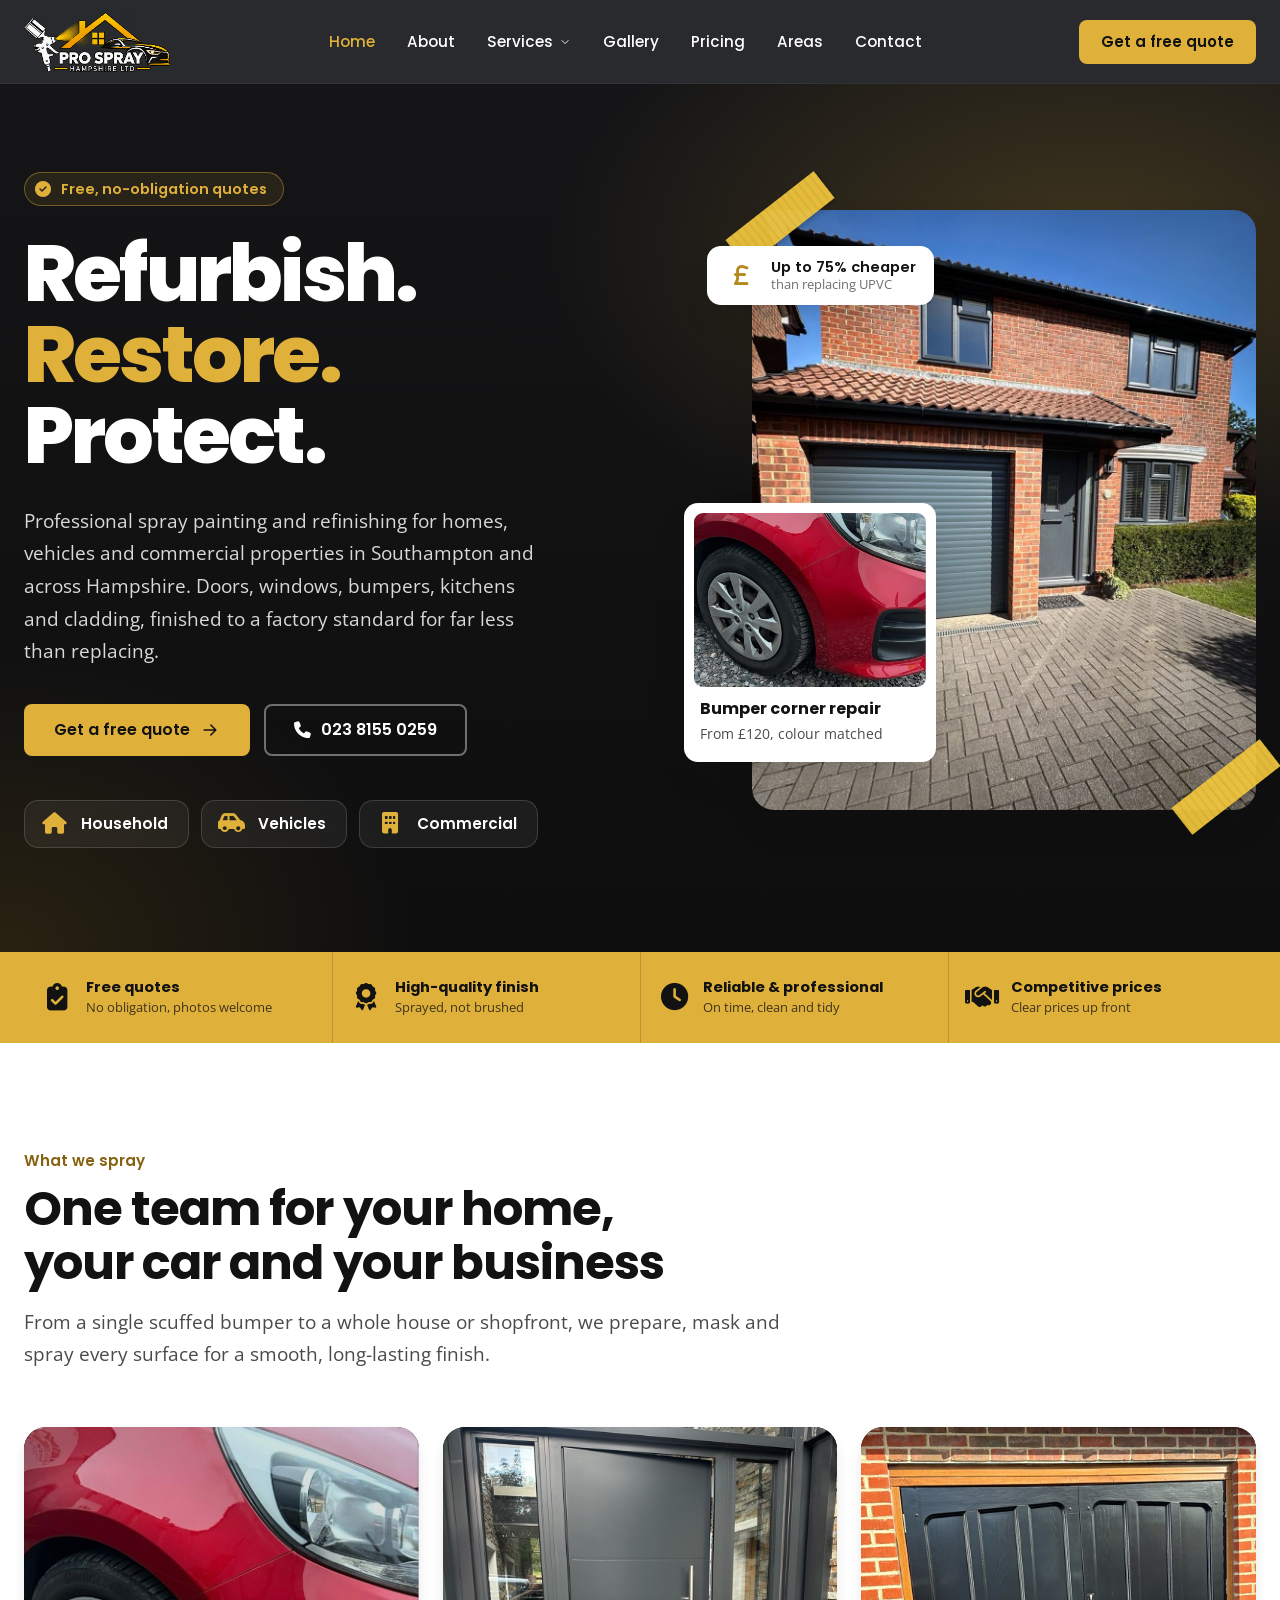
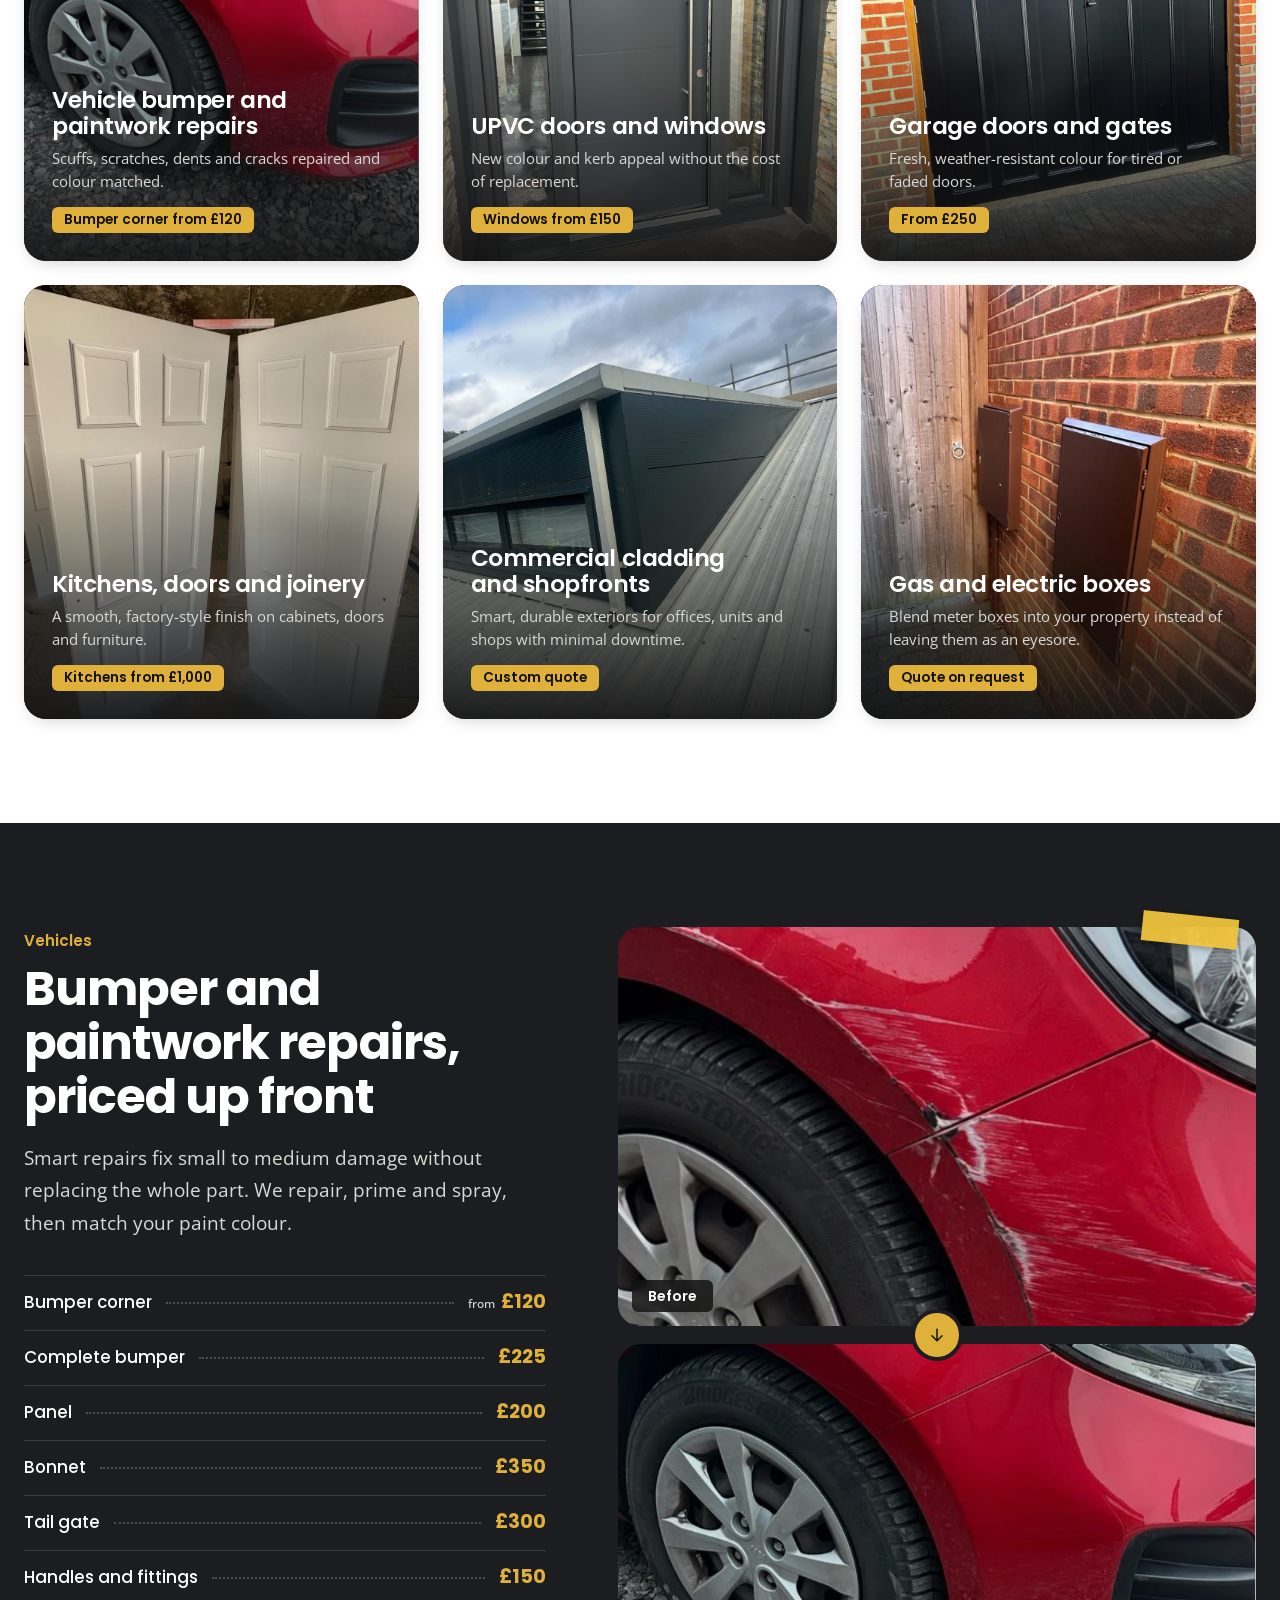
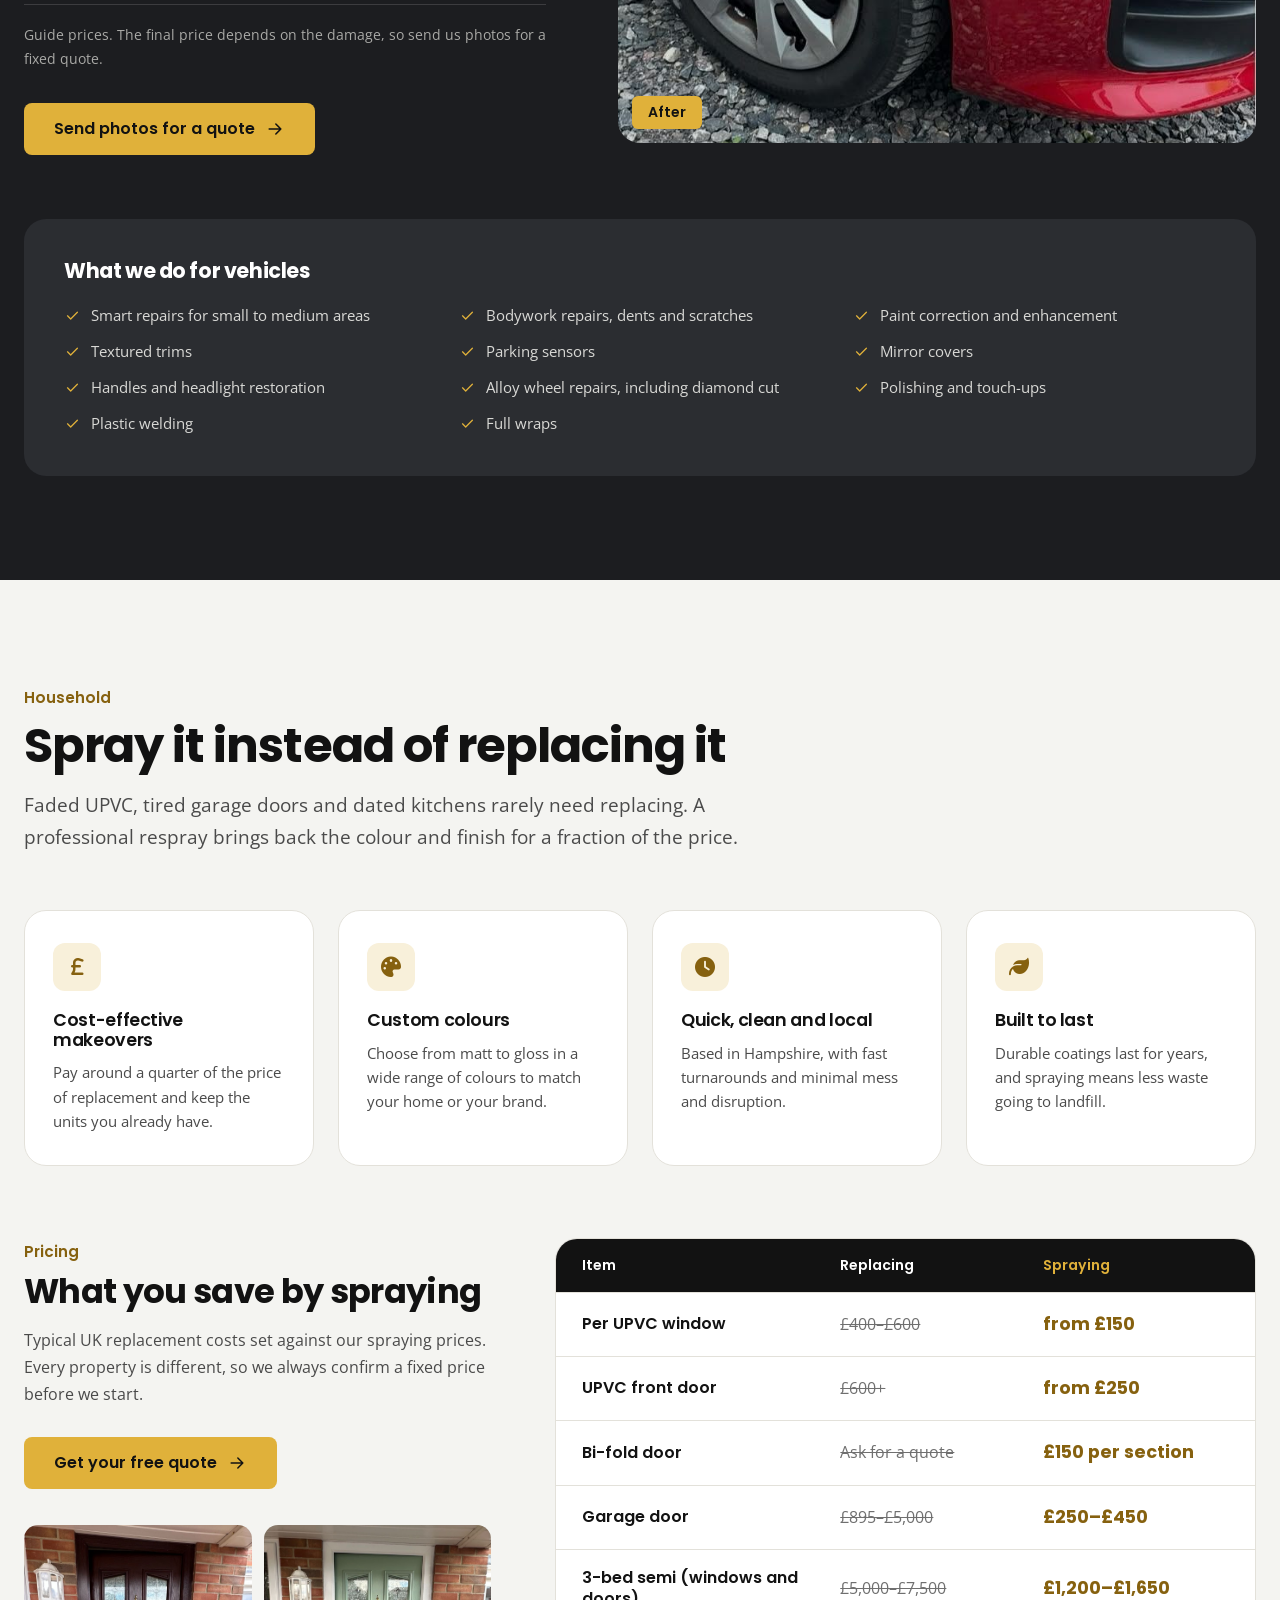
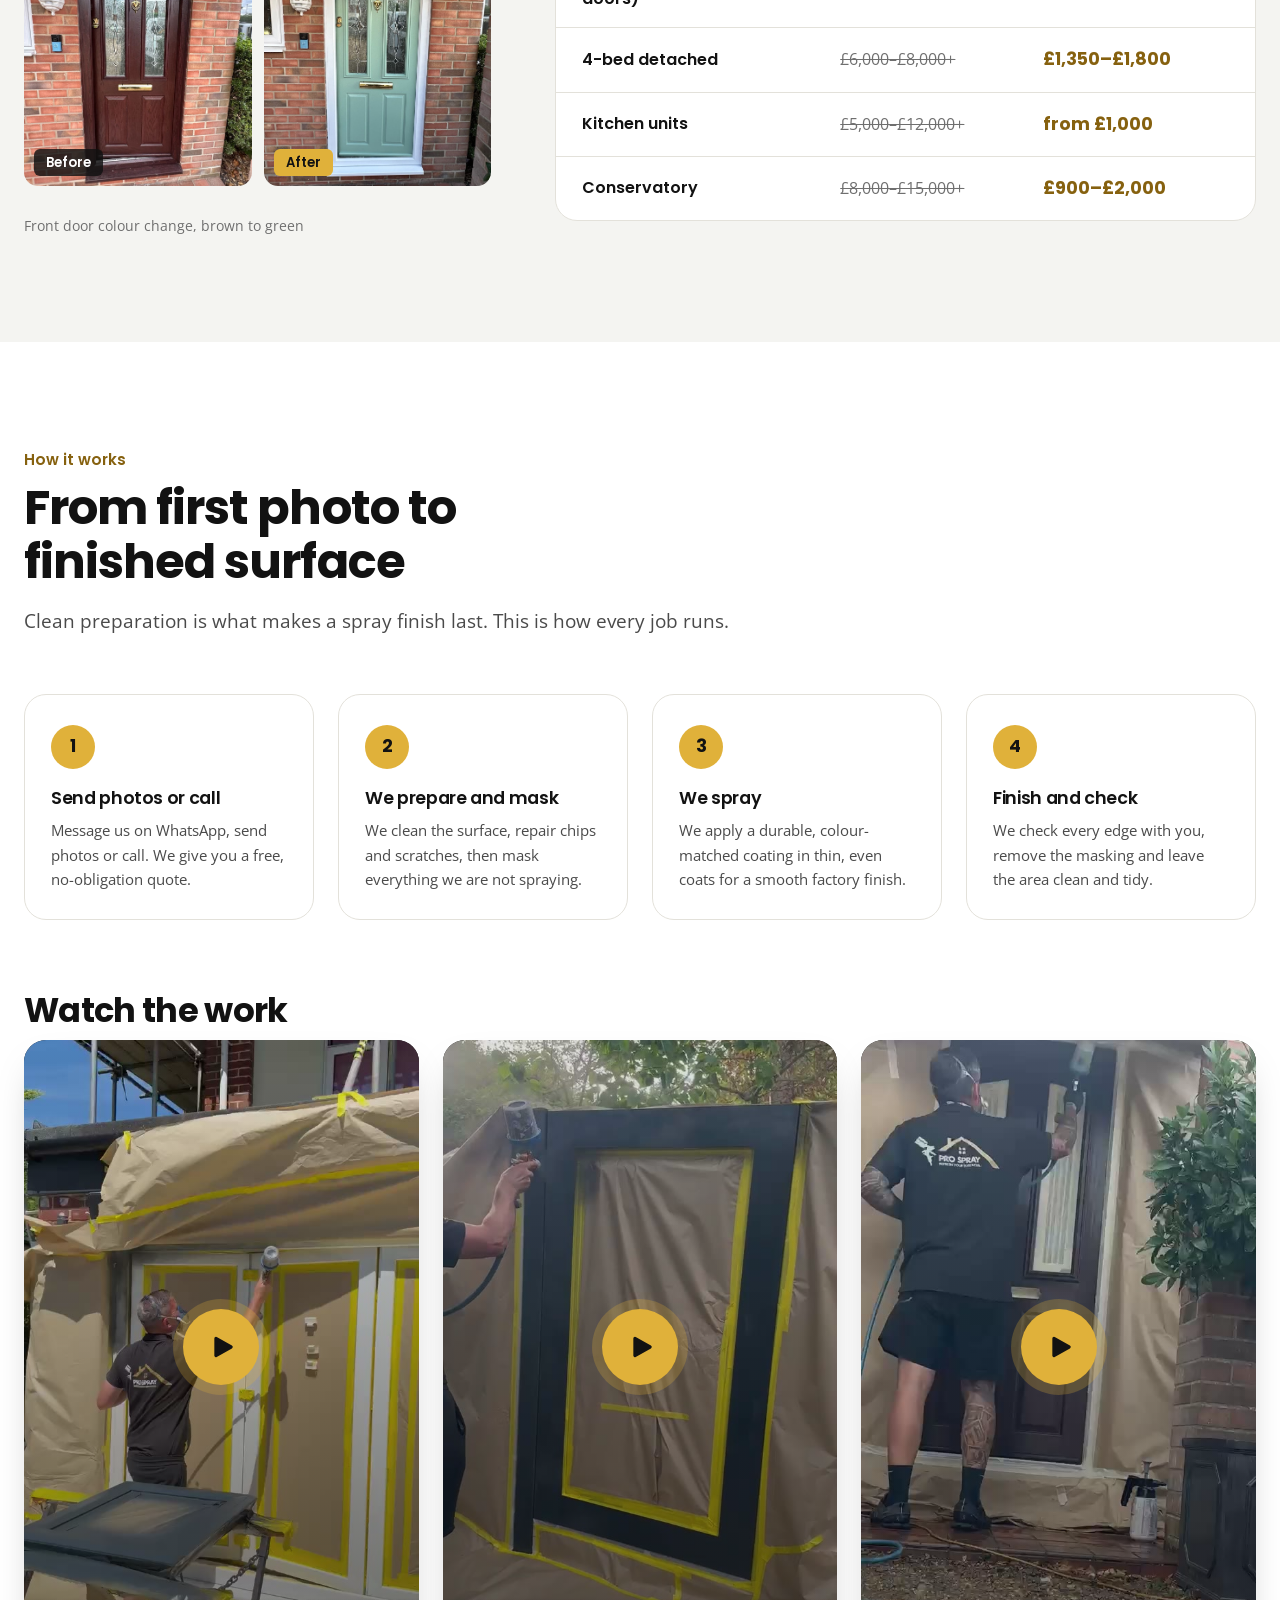
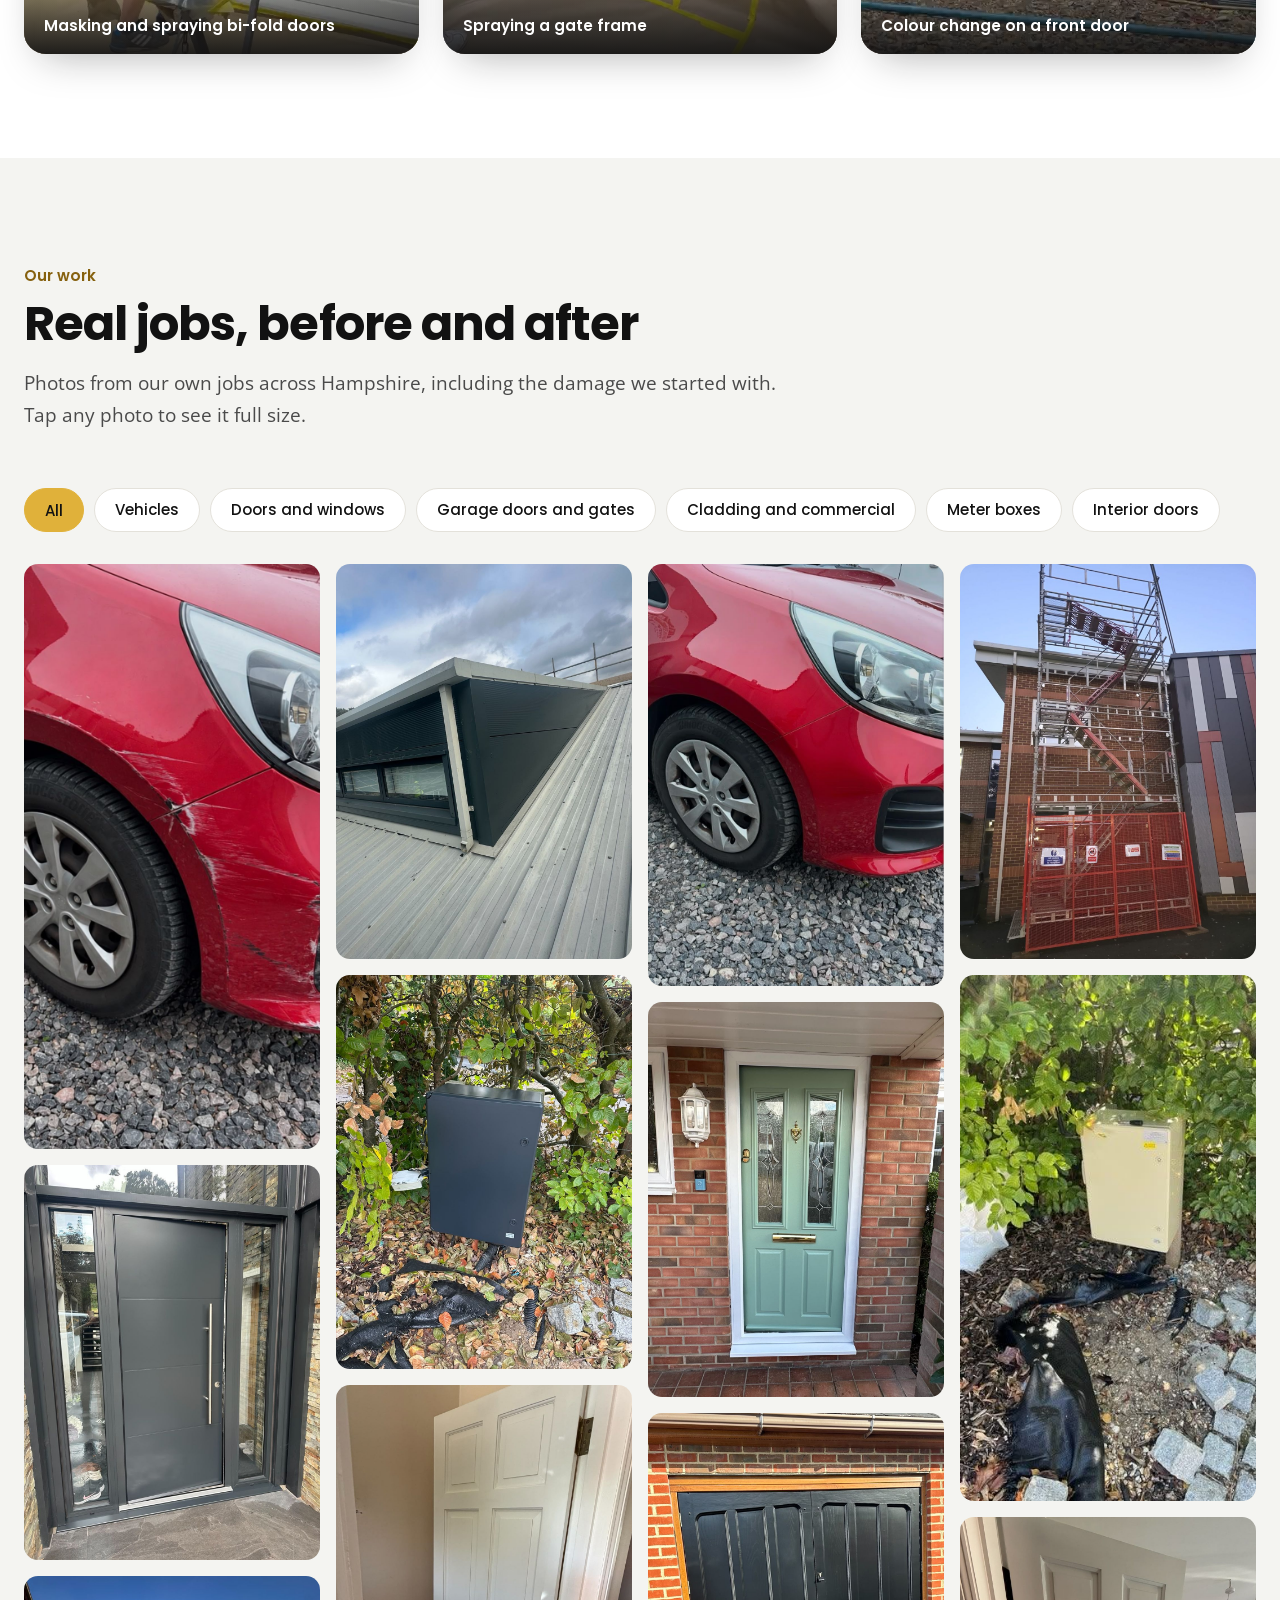
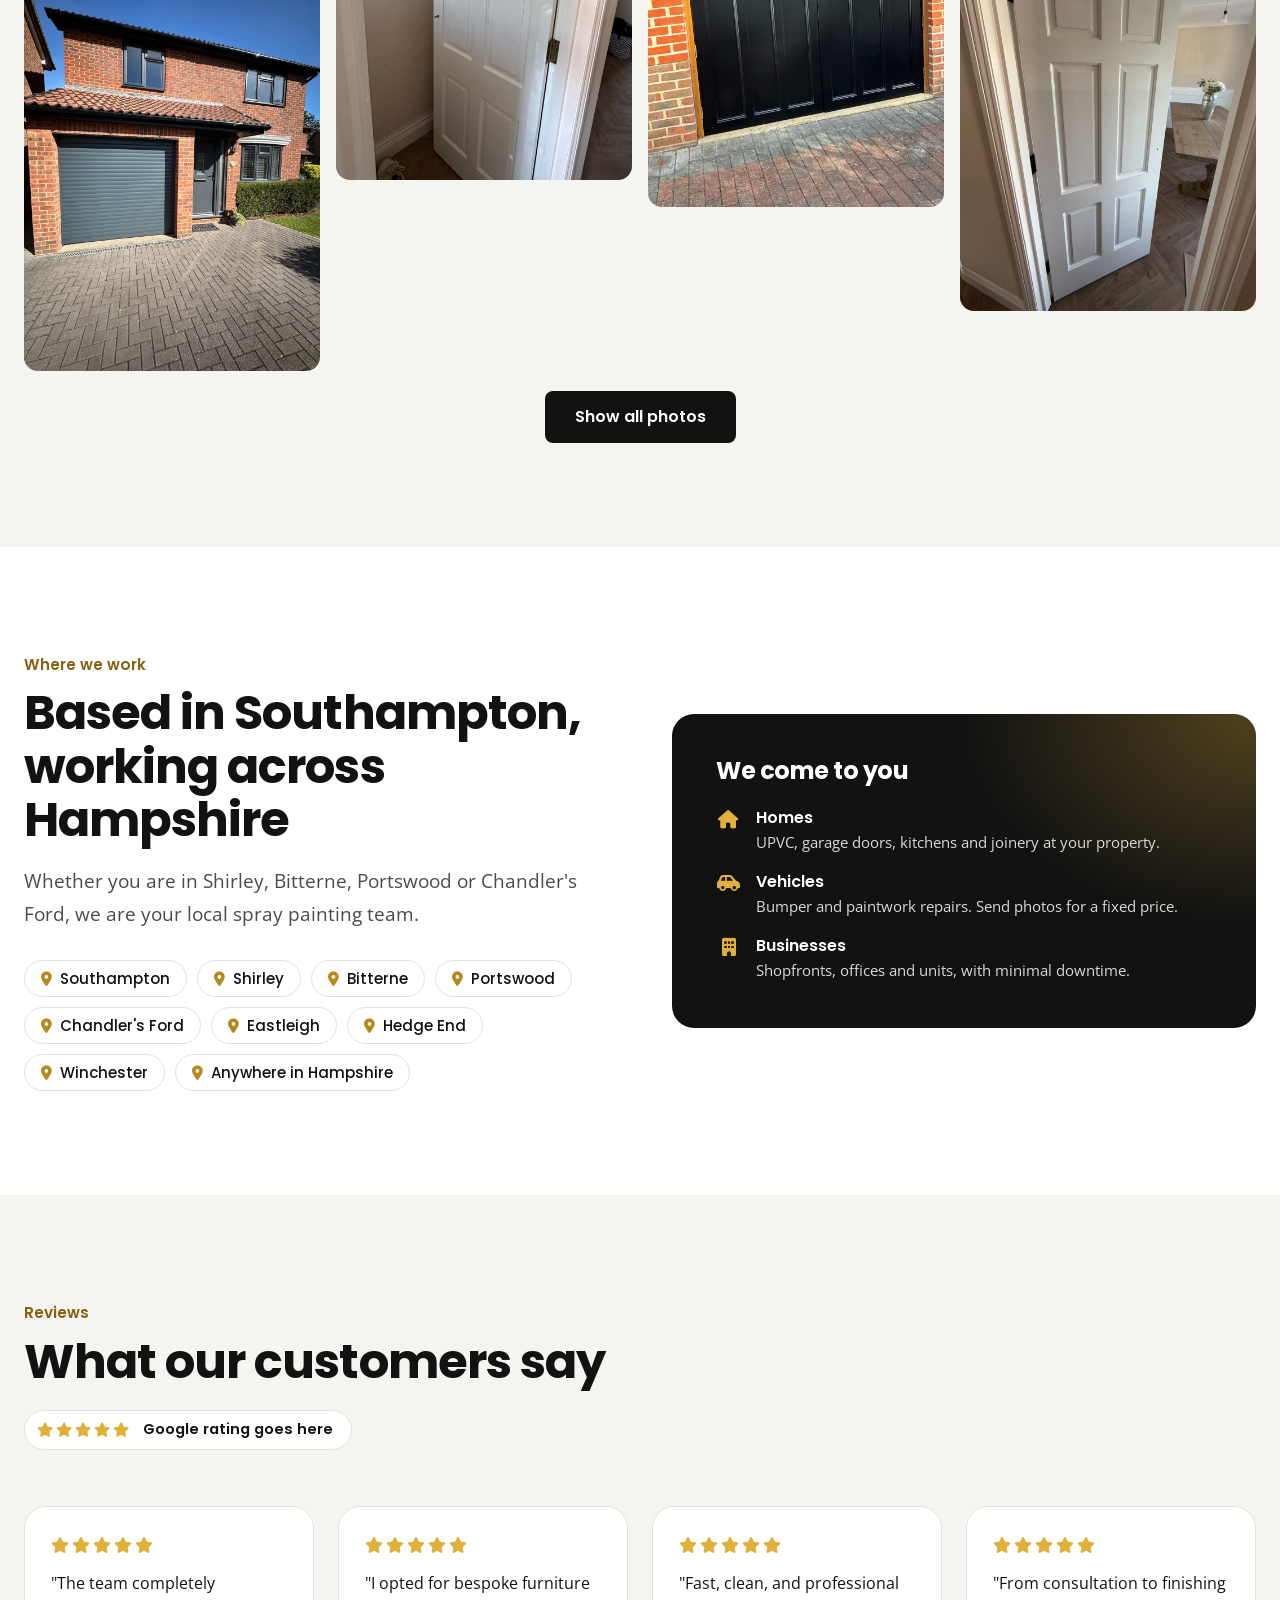
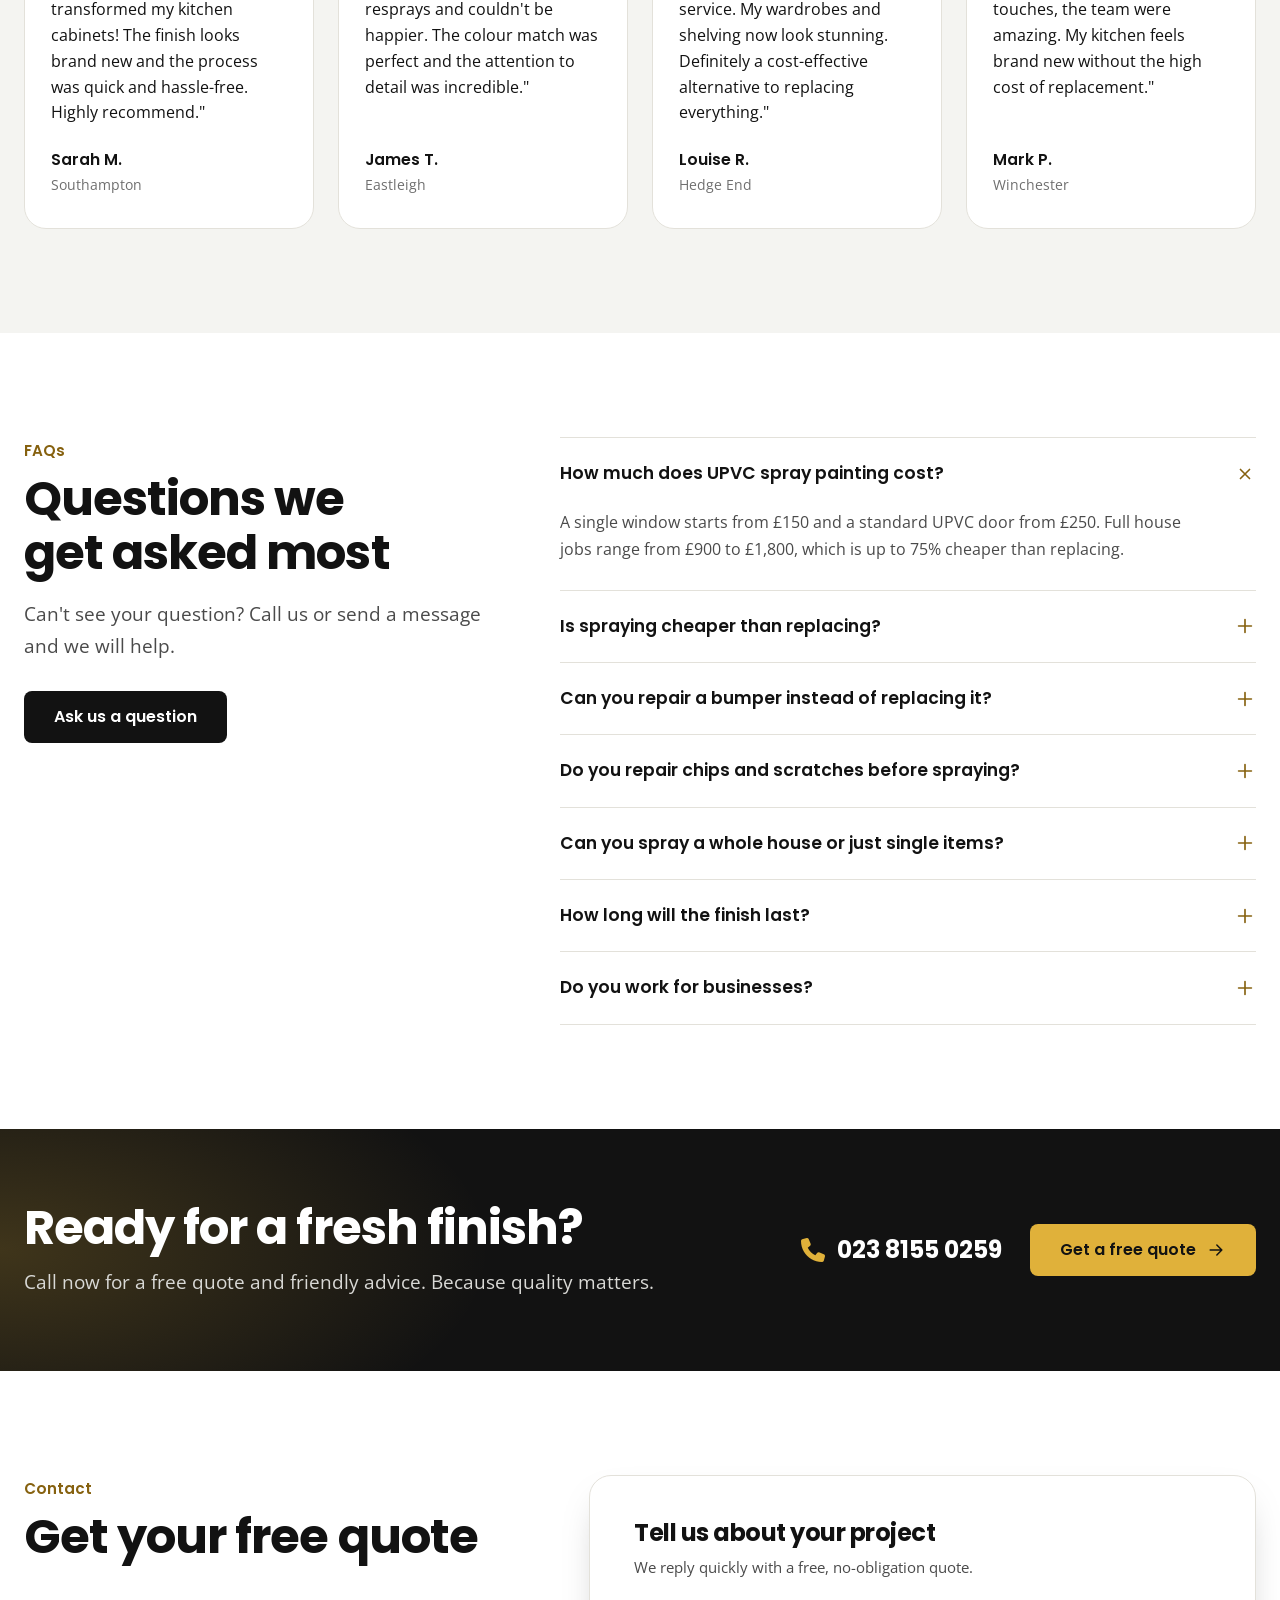
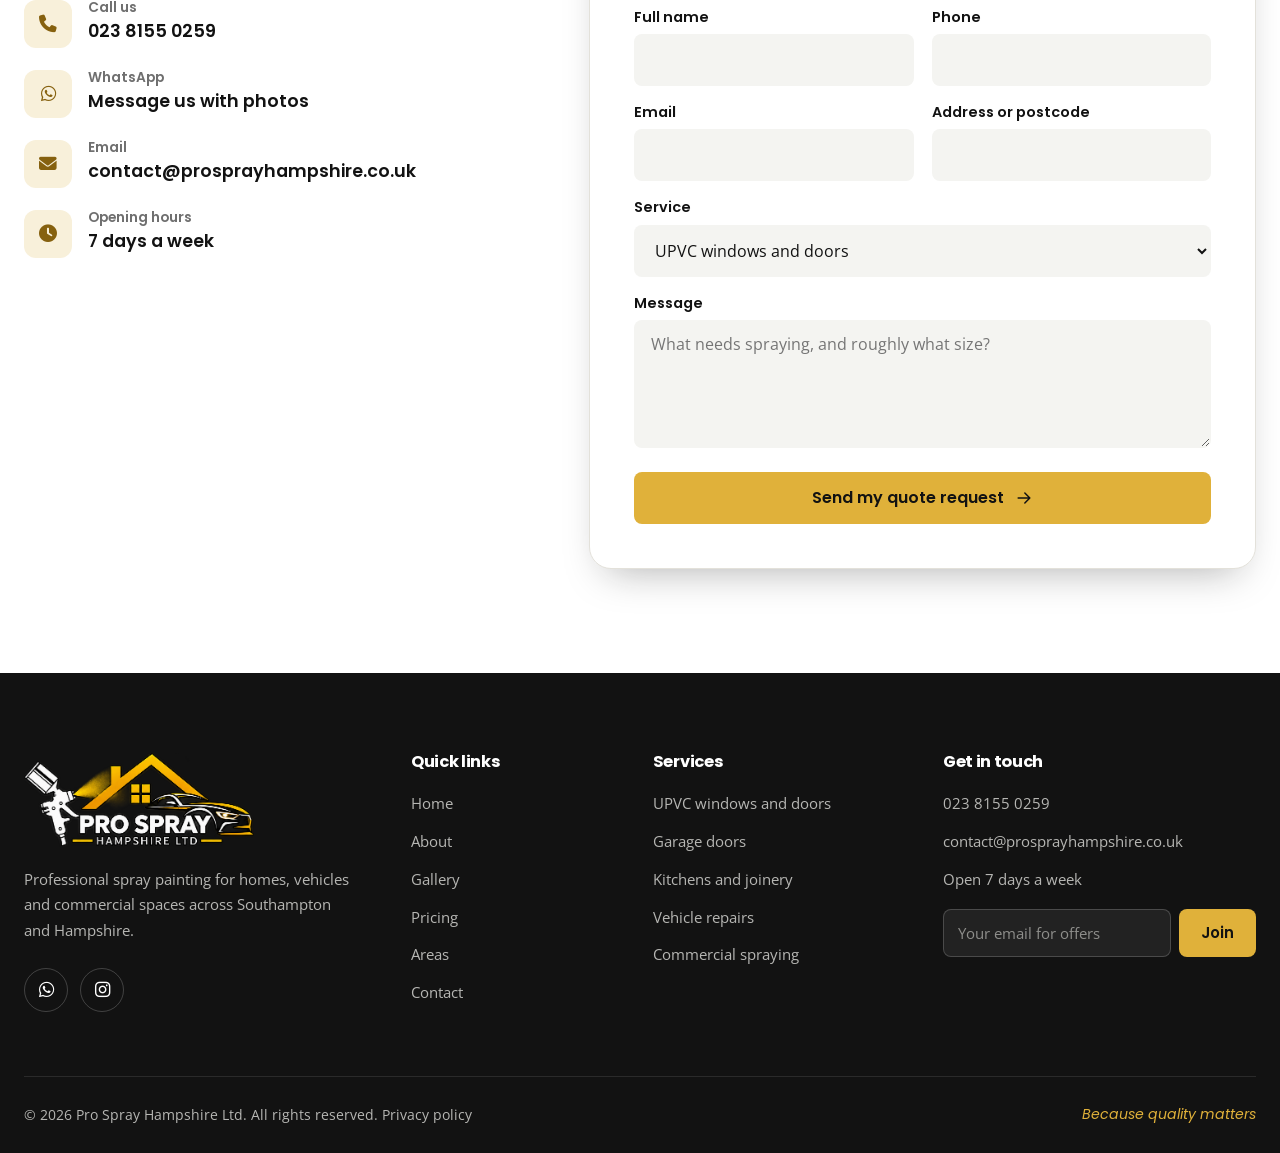
==== commit 0cf82d47: "Remove upload photos field from quote form Co-Authored-By: Claude Sonnet 5.5 <noreply@anthropic.com>" ====
--- a/index.html
+++ b/index.html
@@ -10,7 +10,7 @@
 <link rel="preconnect" href="https://fonts.gstatic.com" crossorigin>
 <link href="https://fonts.googleapis.com/css2?family=Open+Sans:wght@400;600&amp;family=Poppins:ital,wght@0,500;0,600;0,700;0,800;1,500&amp;display=swap" rel="stylesheet">
 <link rel="stylesheet" href="https://cdnjs.cloudflare.com/ajax/libs/font-awesome/6.5.1/css/all.min.css" crossorigin="anonymous" referrerpolicy="no-referrer">
-<link rel="stylesheet" href="assets/css/style.css?v=23">
+<link rel="stylesheet" href="assets/css/style.css?v=24">
 </head>
 <body>
 
@@ -444,7 +444,6 @@
           </select>
         </div>
         <div class="field field--full"><label for="f-msg">Message</label><textarea id="f-msg" name="message" placeholder="What needs spraying, and roughly what size?"></textarea></div>
-        <div class="field field--full"><label for="f-photos">Upload photos</label><input id="f-photos" name="photos" type="file" accept="image/*" multiple><small>Photos help us give you a faster, more accurate price.</small></div>
       </div>
       <button class="btn btn--gold btn--block" type="submit">Send my quote request <svg class="ico"><use href="#i-arrow"/></svg></button>
     </form>
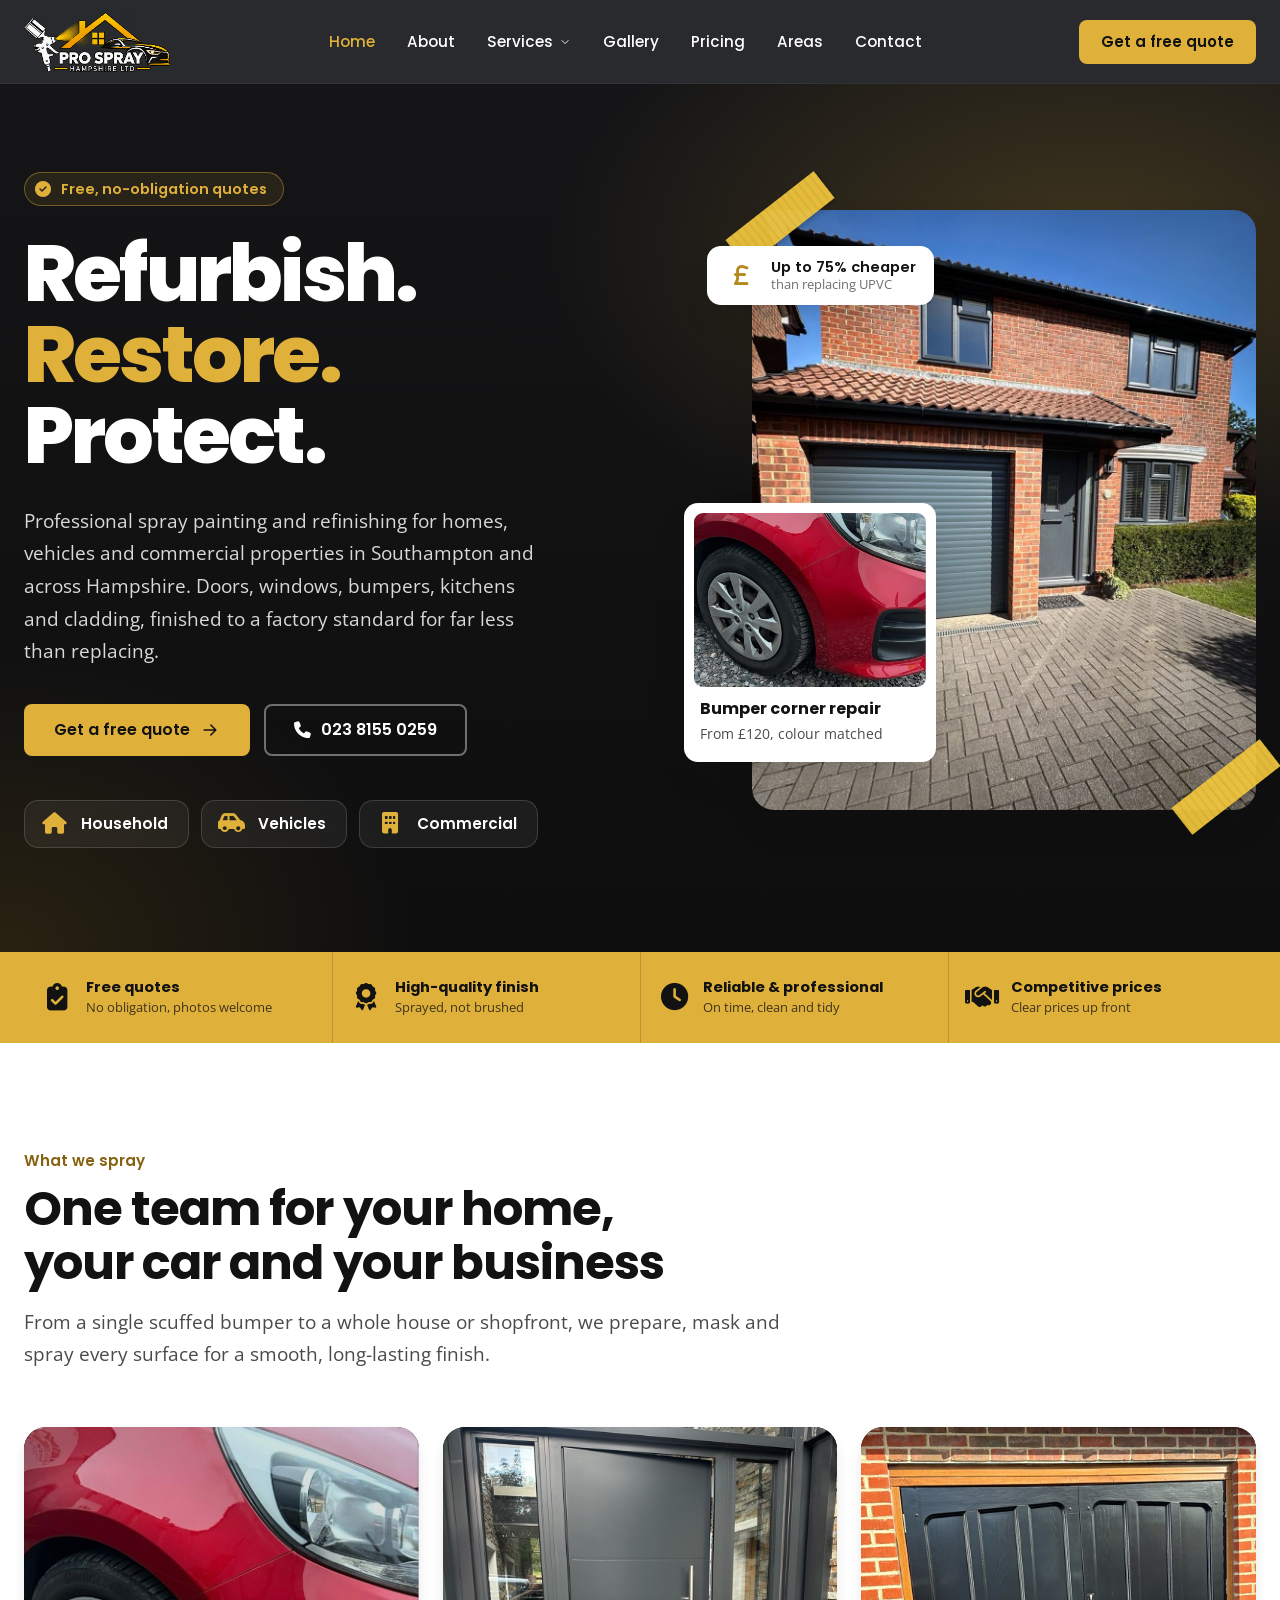
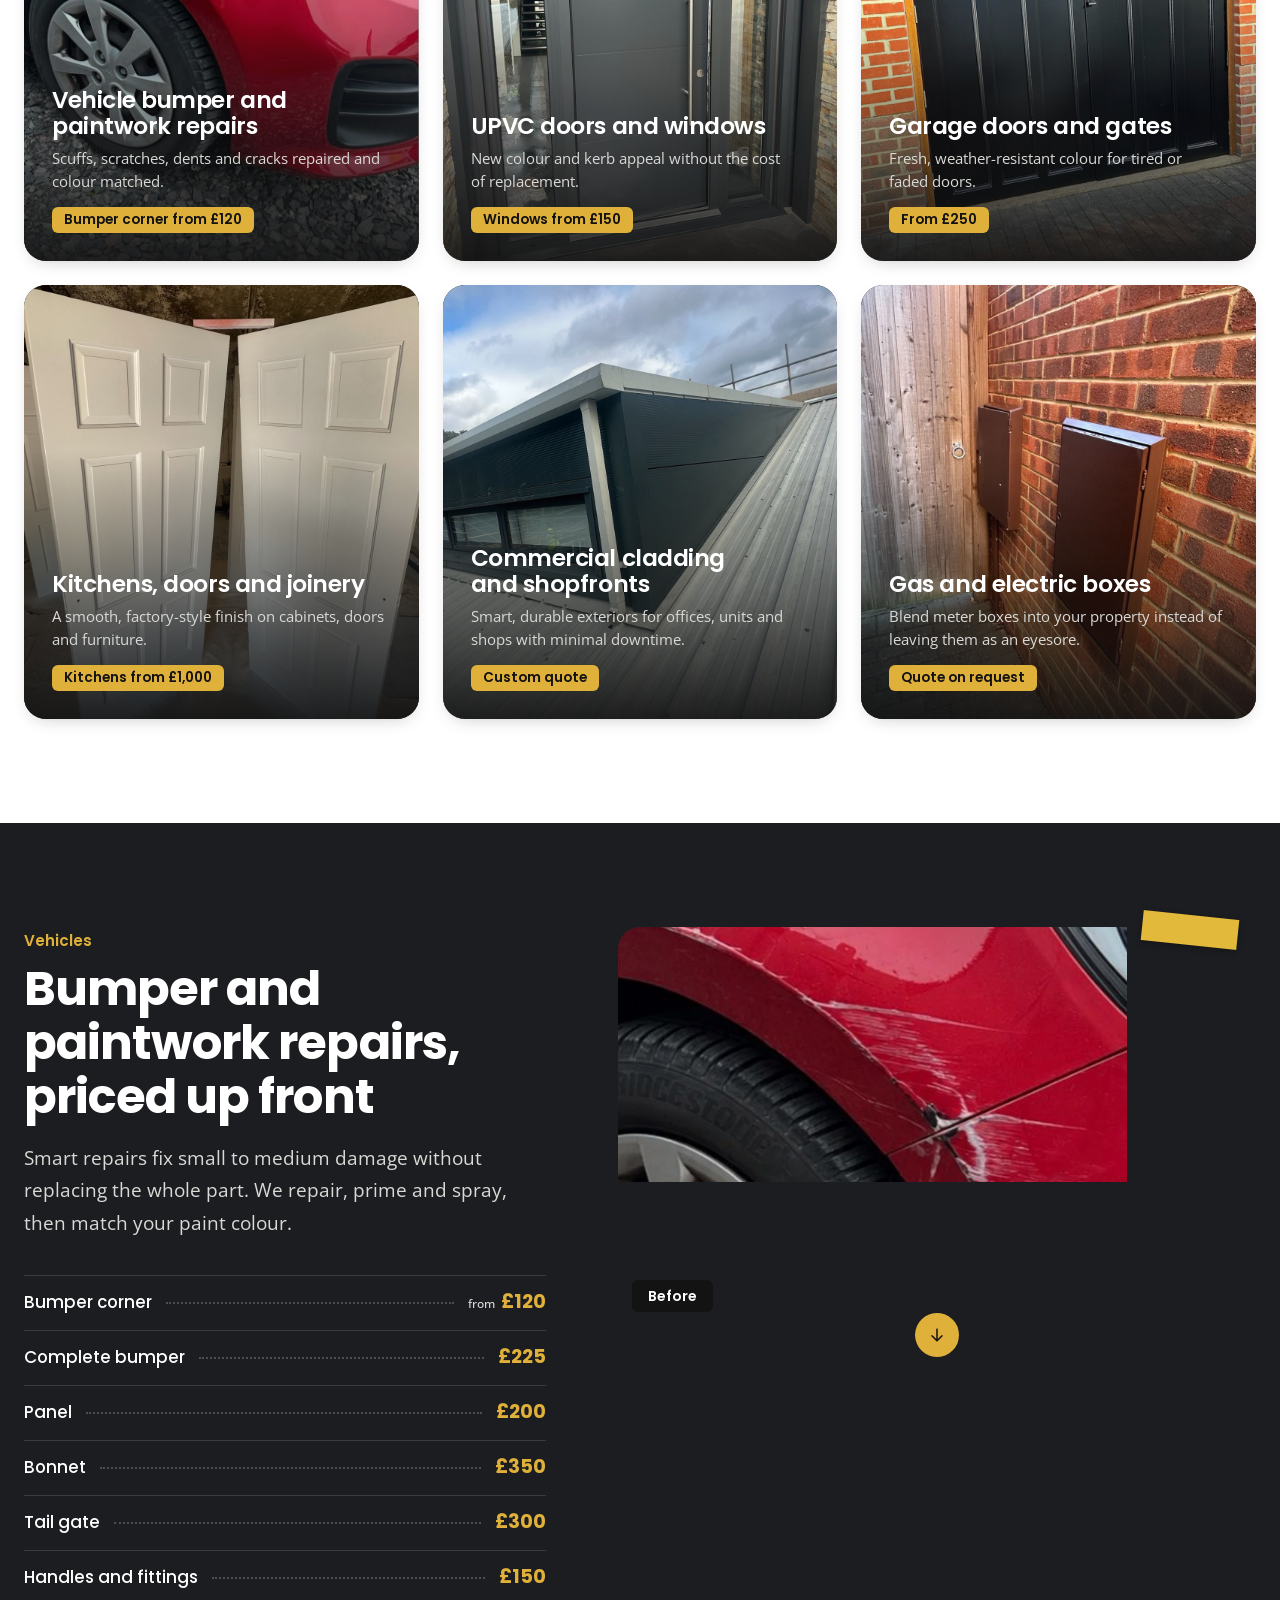
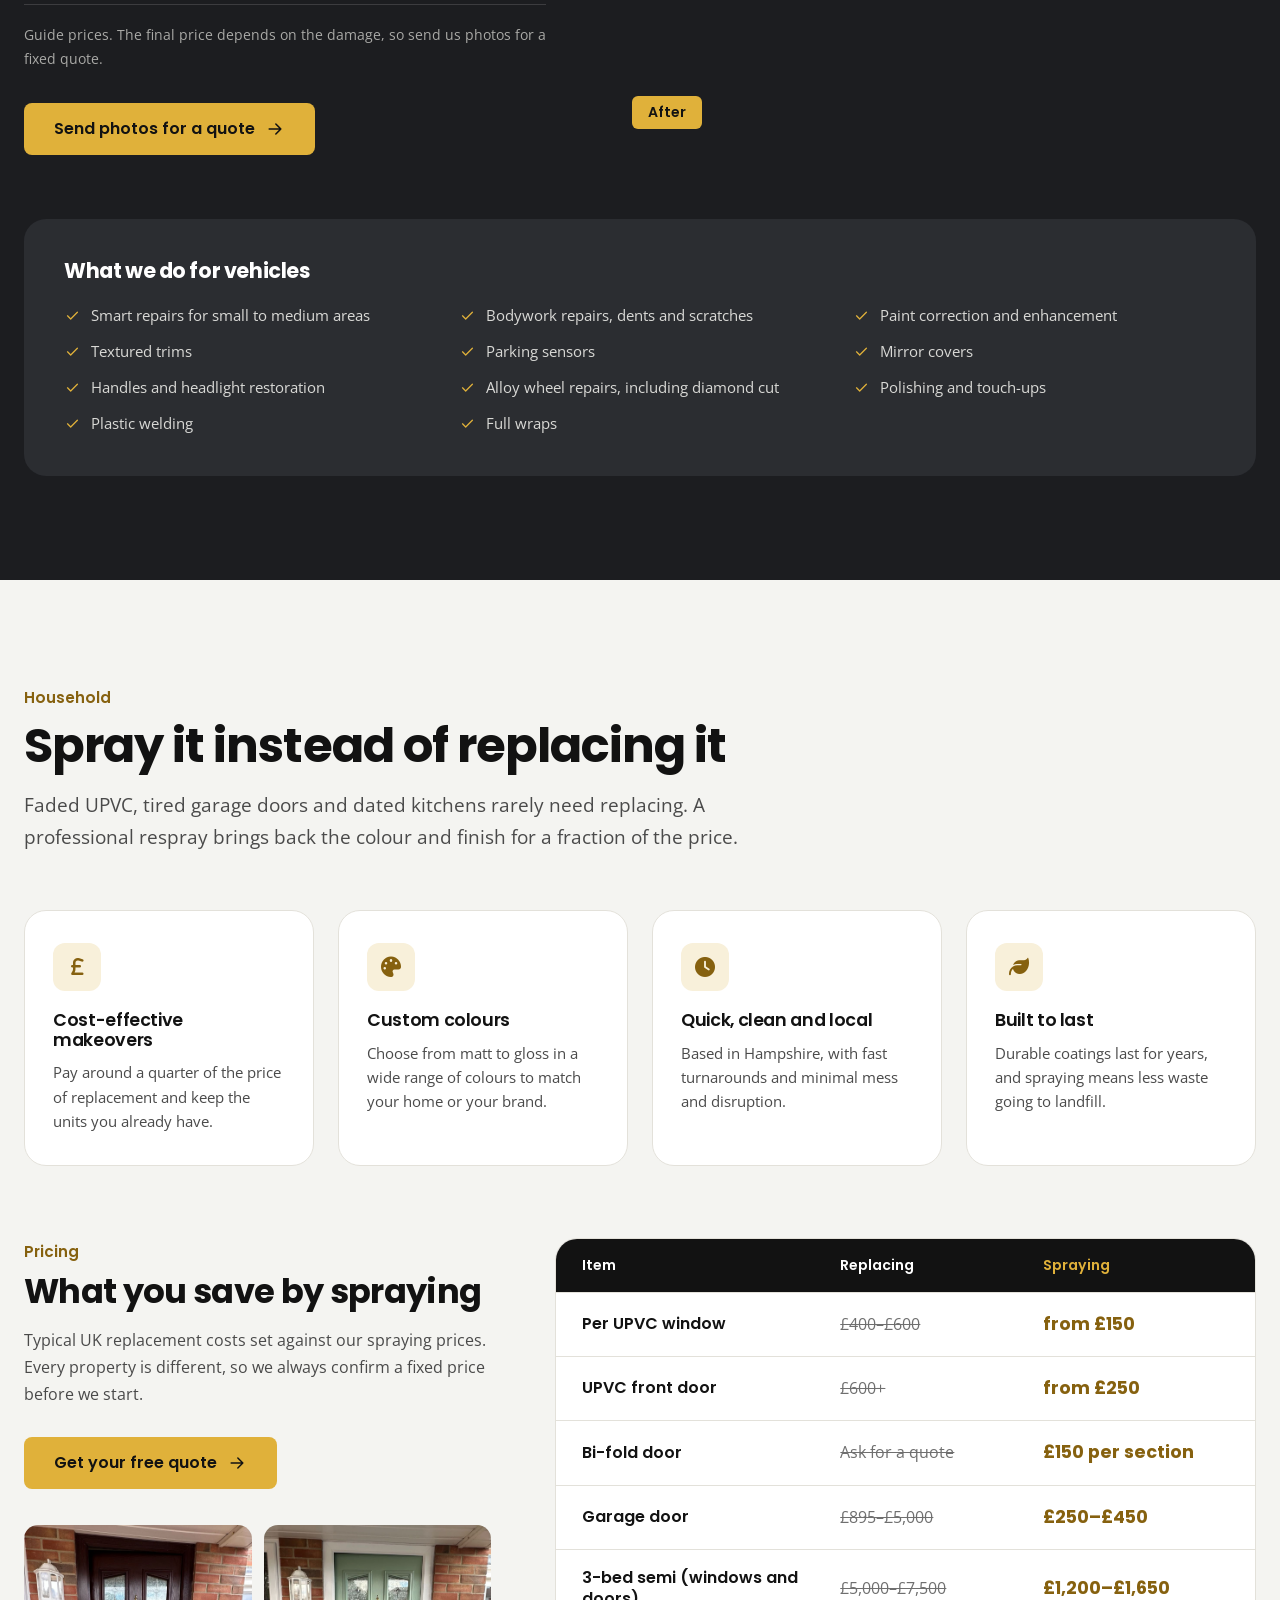
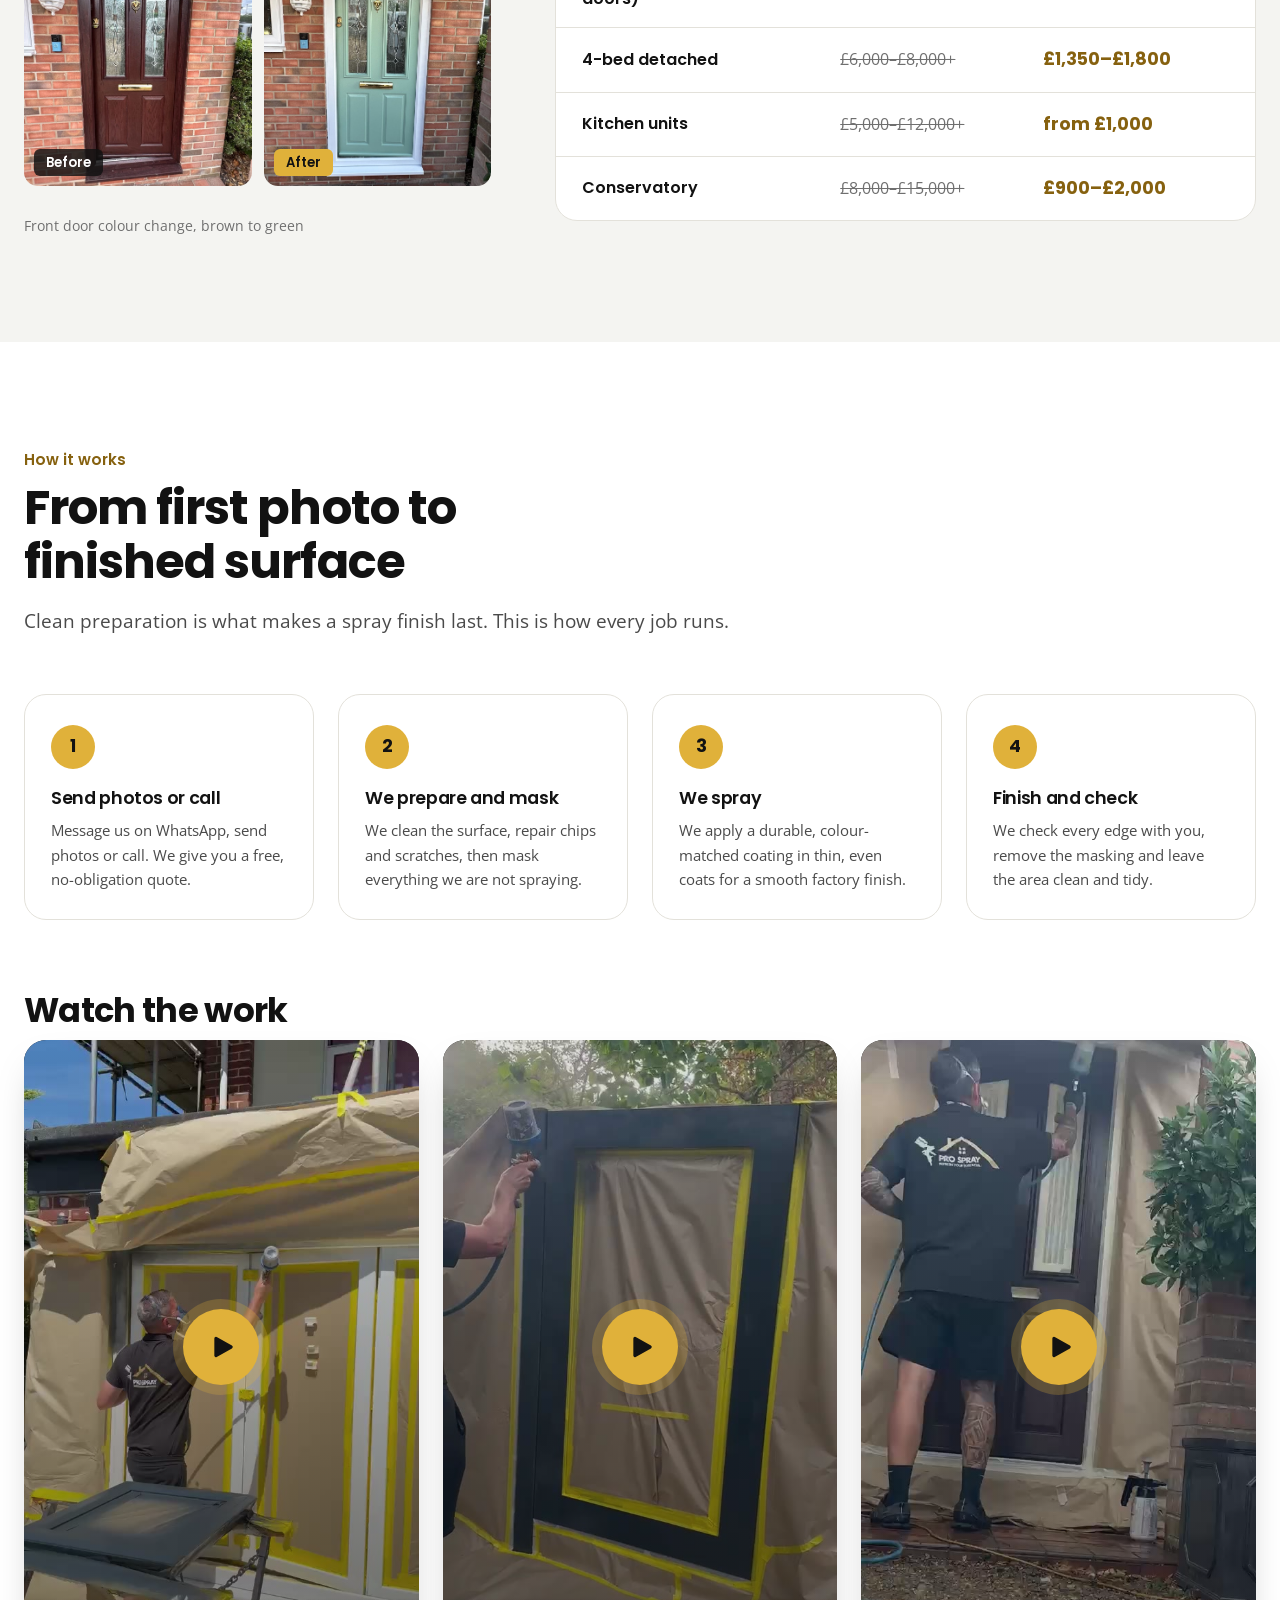
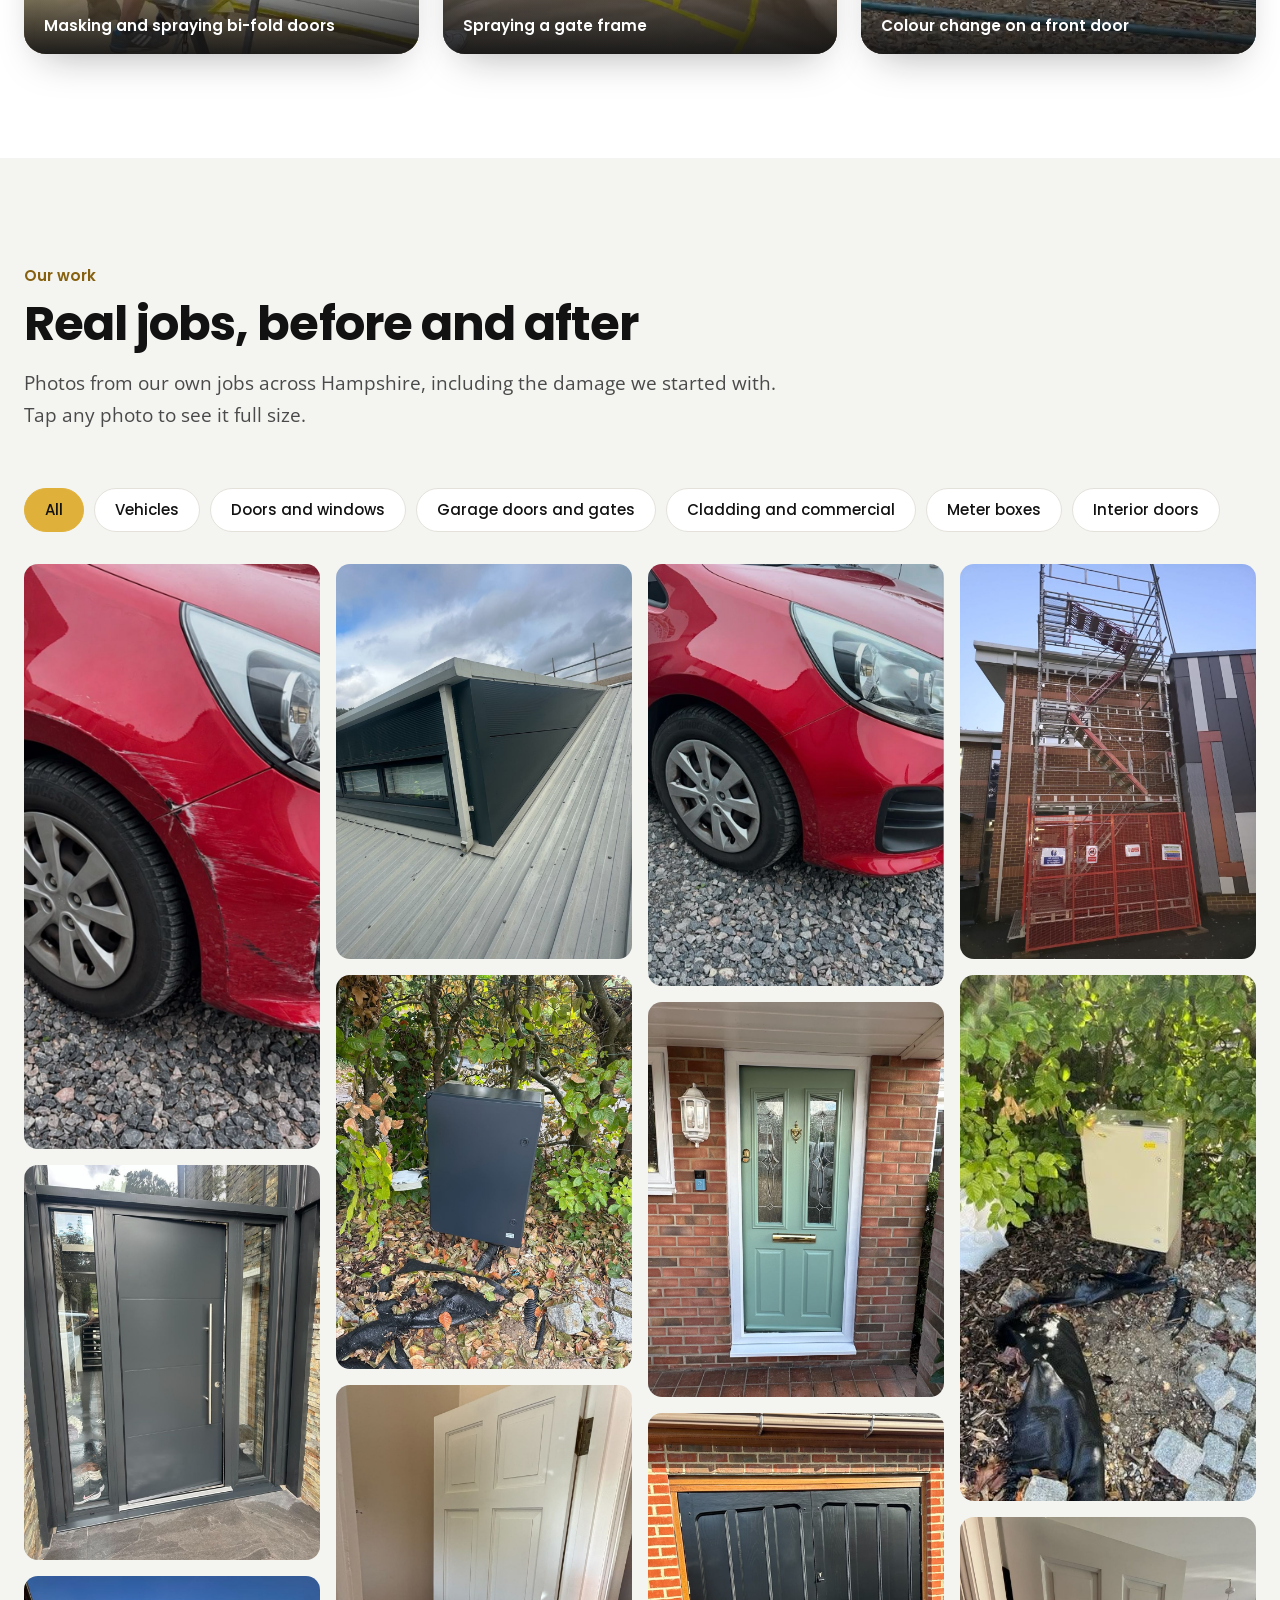
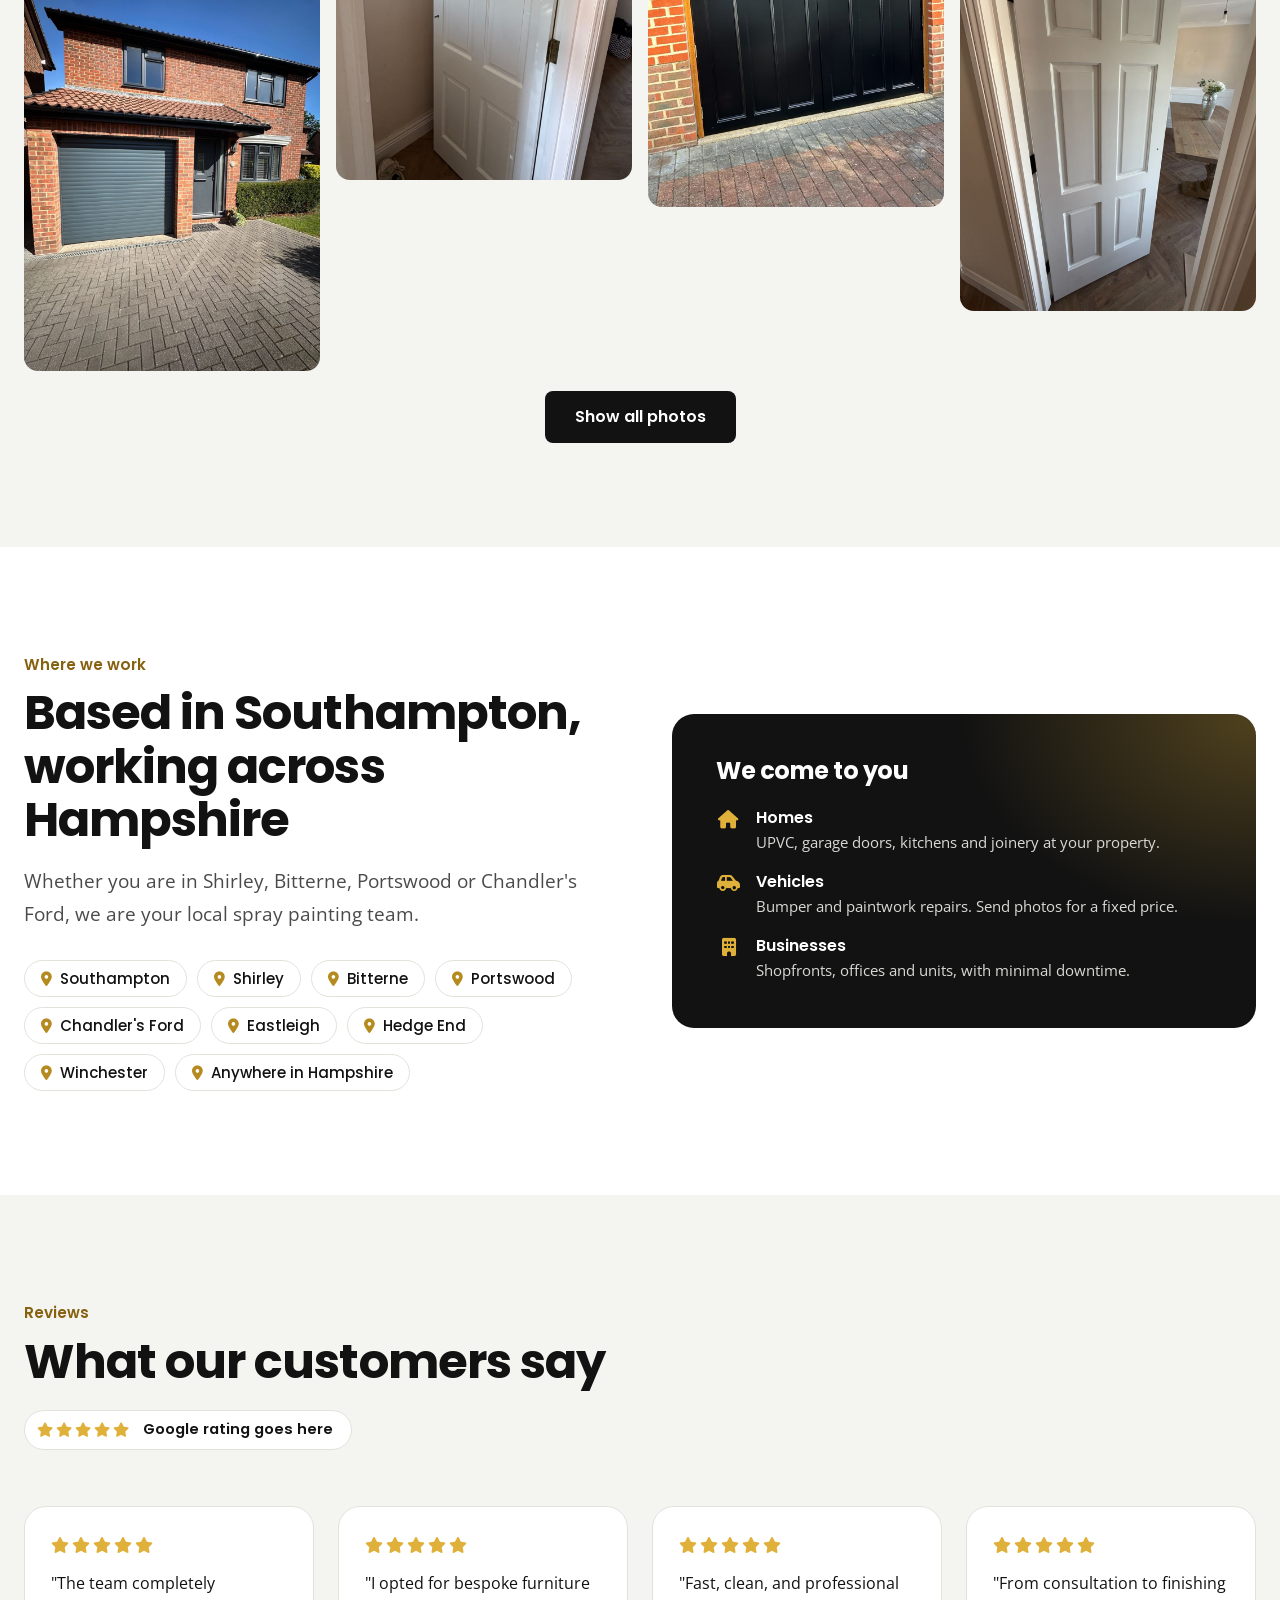
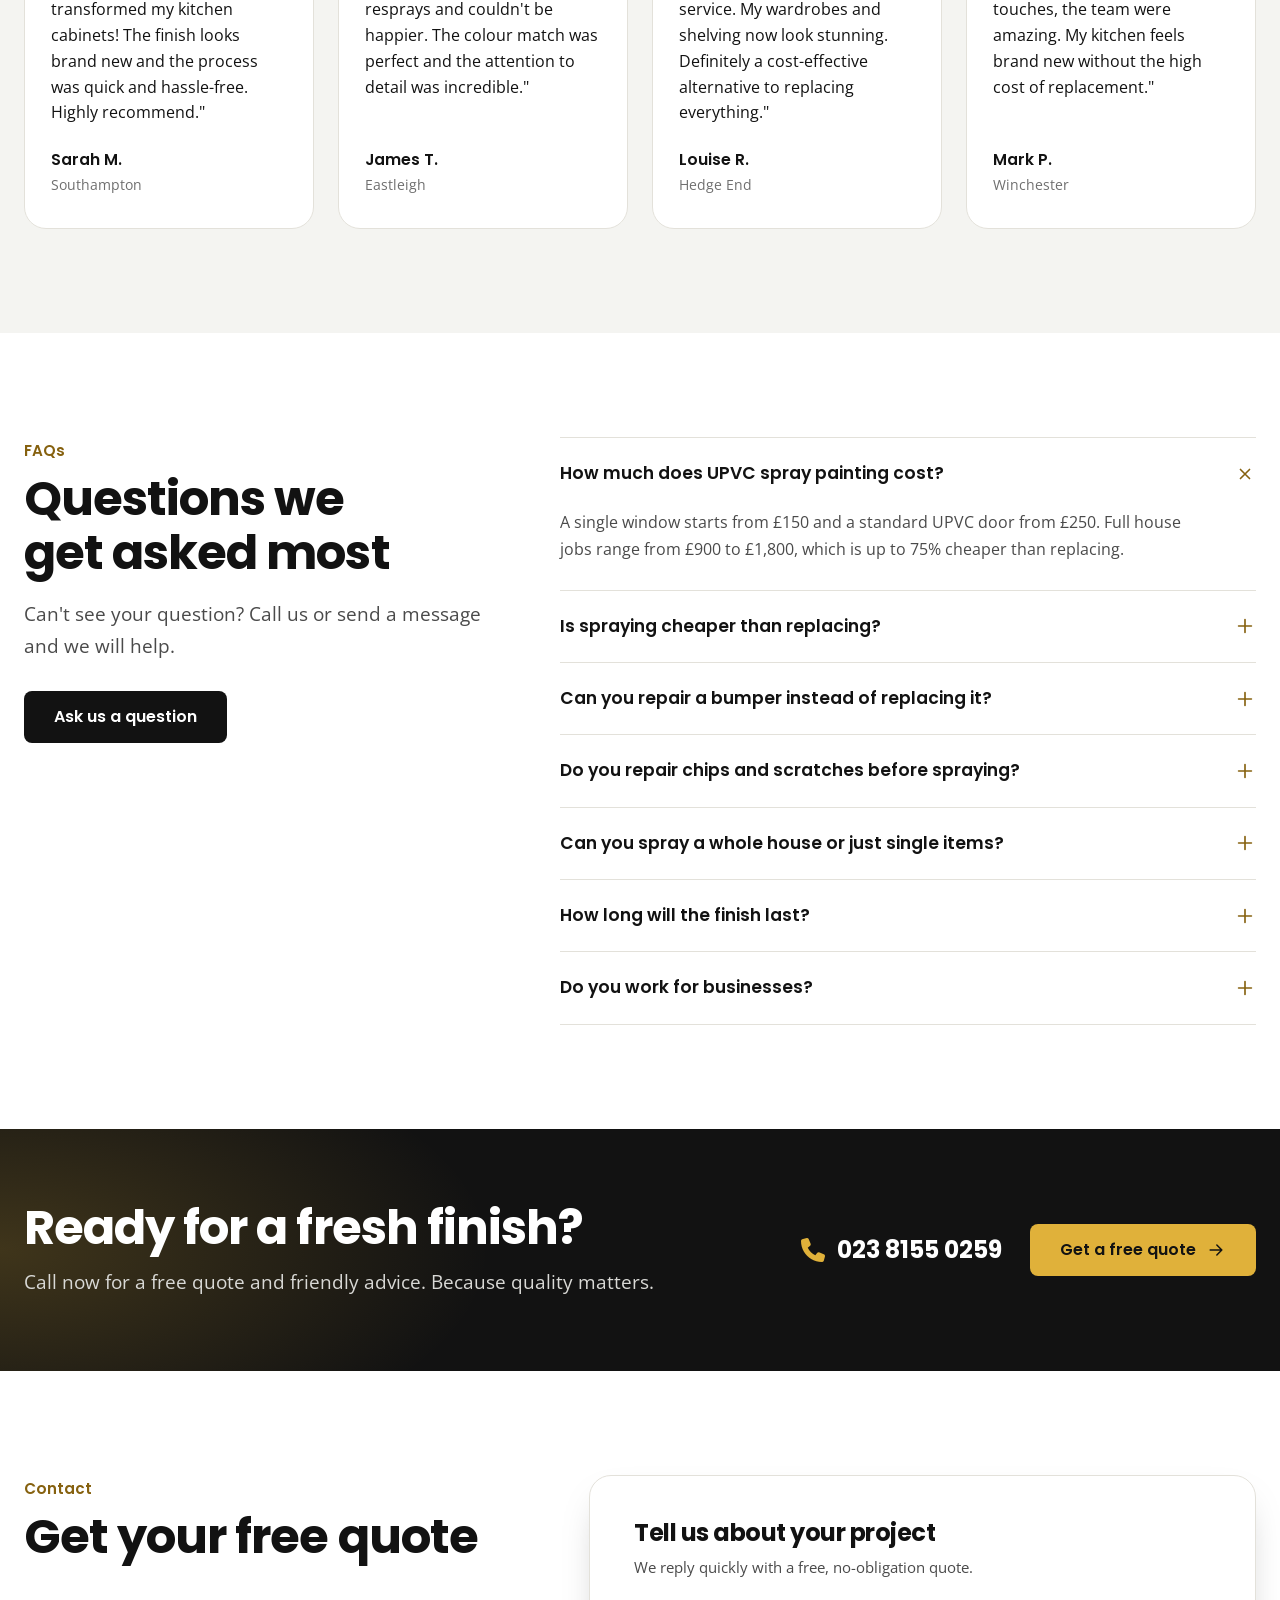
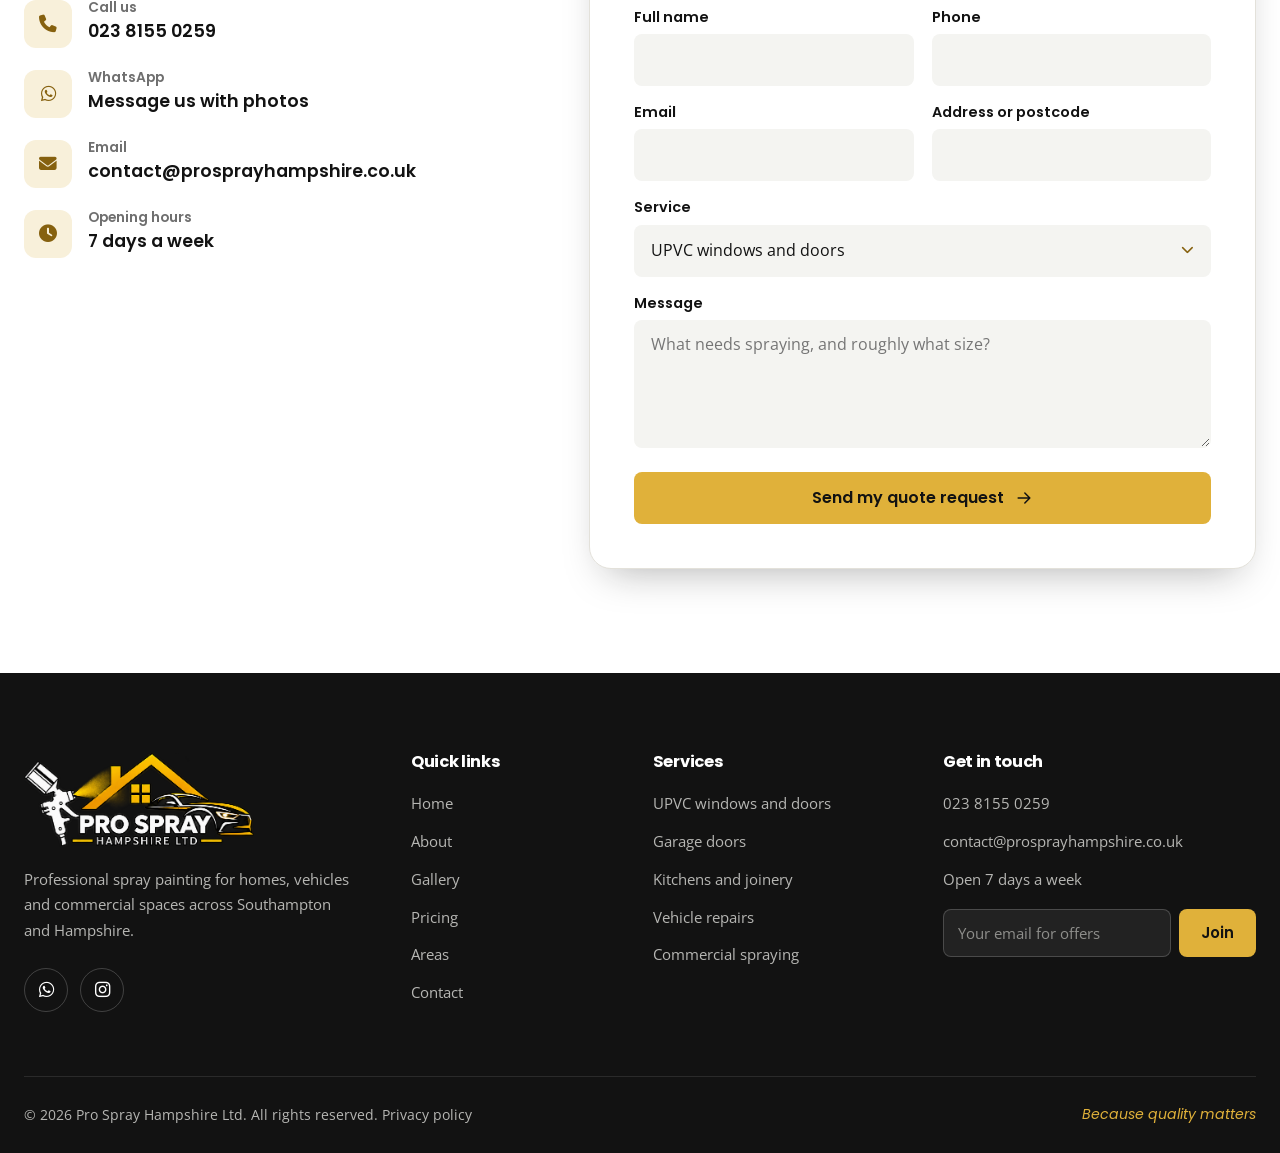
==== commit be4e2de4: "Replace native service dropdown with styled custom select Co-Authored-By: Claude Sonnet 5.5 <noreply" ====
--- a/index.html
+++ b/index.html
@@ -10,7 +10,7 @@
 <link rel="preconnect" href="https://fonts.gstatic.com" crossorigin>
 <link href="https://fonts.googleapis.com/css2?family=Open+Sans:wght@400;600&amp;family=Poppins:ital,wght@0,500;0,600;0,700;0,800;1,500&amp;display=swap" rel="stylesheet">
 <link rel="stylesheet" href="https://cdnjs.cloudflare.com/ajax/libs/font-awesome/6.5.1/css/all.min.css" crossorigin="anonymous" referrerpolicy="no-referrer">
-<link rel="stylesheet" href="assets/css/style.css?v=24">
+<link rel="stylesheet" href="assets/css/style.css?v=27">
 </head>
 <body>
 
@@ -431,8 +431,8 @@
         <div class="field"><label for="f-phone">Phone</label><input id="f-phone" name="phone" type="tel" autocomplete="tel" required></div>
         <div class="field"><label for="f-email">Email</label><input id="f-email" name="email" type="email" autocomplete="email" required></div>
         <div class="field"><label for="f-post">Address or postcode</label><input id="f-post" name="postcode" type="text" autocomplete="postal-code"></div>
-        <div class="field field--full"><label for="f-service">Service</label>
-          <select id="f-service" name="service">
+        <div class="field field--full"><label for="f-service" id="f-service-label">Service</label>
+          <select id="f-service" name="service" data-custom>
             <option>UPVC windows and doors</option>
             <option>Garage doors and gates</option>
             <option>Kitchens and joinery</option>
@@ -496,6 +496,6 @@
   <button class="lightbox__next" aria-label="Next photo"><svg class="ico"><use href="#i-right"/></svg></button>
 </div>
 
-<script src="assets/js/main.js?v=3"></script>
+<script src="assets/js/main.js?v=4"></script>
 </body>
 </html>
--- a/assets/css/style.css
+++ b/assets/css/style.css
@@ -578,3 +578,31 @@
 .header.is-scrolled .logo-crop { height: 50px; }
 .header.is-scrolled::before { background: rgba(28, 29, 32, .97); box-shadow: inset 0 -1px 0 rgba(255,255,255,.05), 0 10px 28px -14px rgba(0, 0, 0, .55); }
 @media (max-width: 767px) { .header.is-scrolled .header__in { min-height: 62px; } .header.is-scrolled .logo-crop { height: 42px; } }
+
+/* ---------- Custom select (the real <select> stays in the DOM for the form) ---------- */
+.cselect { position: relative; }
+.cselect > select { position: absolute; inset: 0; width: 100%; height: 100%; opacity: 0; pointer-events: none; }
+.cselect__btn {
+  display: flex; align-items: center; justify-content: space-between; gap: 12px; width: 100%; min-height: 52px; padding: 12px 16px;
+  font: 400 1rem/1.4 var(--f-body); color: var(--c-ink); text-align: left; cursor: pointer;
+  background: var(--c-paper); border: 1.5px solid transparent; border-radius: var(--r-s); transition: background .2s, border-color .2s;
+}
+.cselect__btn:hover { border-color: rgba(181, 138, 31, .5); }
+.cselect.is-open .cselect__btn, .cselect__btn:focus-visible { outline: 0; background: var(--c-white); border-color: var(--c-gold); }
+.cselect__btn:focus-visible { box-shadow: 0 0 0 3px rgba(224, 177, 58, .35); }
+.cselect__chev { flex: none; font-size: .8rem; color: var(--c-gold-deep); transition: transform .25s; }
+.cselect.is-open .cselect__chev { transform: rotate(180deg); }
+.cselect__list {
+  position: absolute; z-index: 30; top: calc(100% + 6px); left: 0; right: 0; max-height: min(400px, 60vh); overflow-y: auto; scrollbar-width: thin; scrollbar-color: var(--c-gold) transparent; padding: 6px; margin: 0; list-style: none;
+  background: var(--c-white); border: 1px solid var(--c-line); border-radius: var(--r-m); box-shadow: 0 22px 44px -18px rgba(18, 18, 18, .35);
+  opacity: 0; visibility: hidden; translate: 0 -6px; transition: opacity .18s, translate .18s, visibility .18s;
+}
+.cselect.is-open .cselect__list { opacity: 1; visibility: visible; translate: 0 0; }
+.cselect__opt {
+  display: flex; align-items: center; justify-content: space-between; gap: 12px; min-height: 46px; padding: 0 14px;
+  font: 500 .95rem/1.3 var(--f-head); color: var(--c-ink); border-radius: 10px; cursor: pointer;
+}
+.cselect__opt.is-active { background: var(--c-paper); }
+.cselect__opt[aria-selected="true"] { background: var(--c-gold-tint); font-weight: 600; }
+.cselect__opt .fa-check { font-size: .8rem; color: var(--c-gold-deep); opacity: 0; }
+.cselect__opt[aria-selected="true"] .fa-check { opacity: 1; }
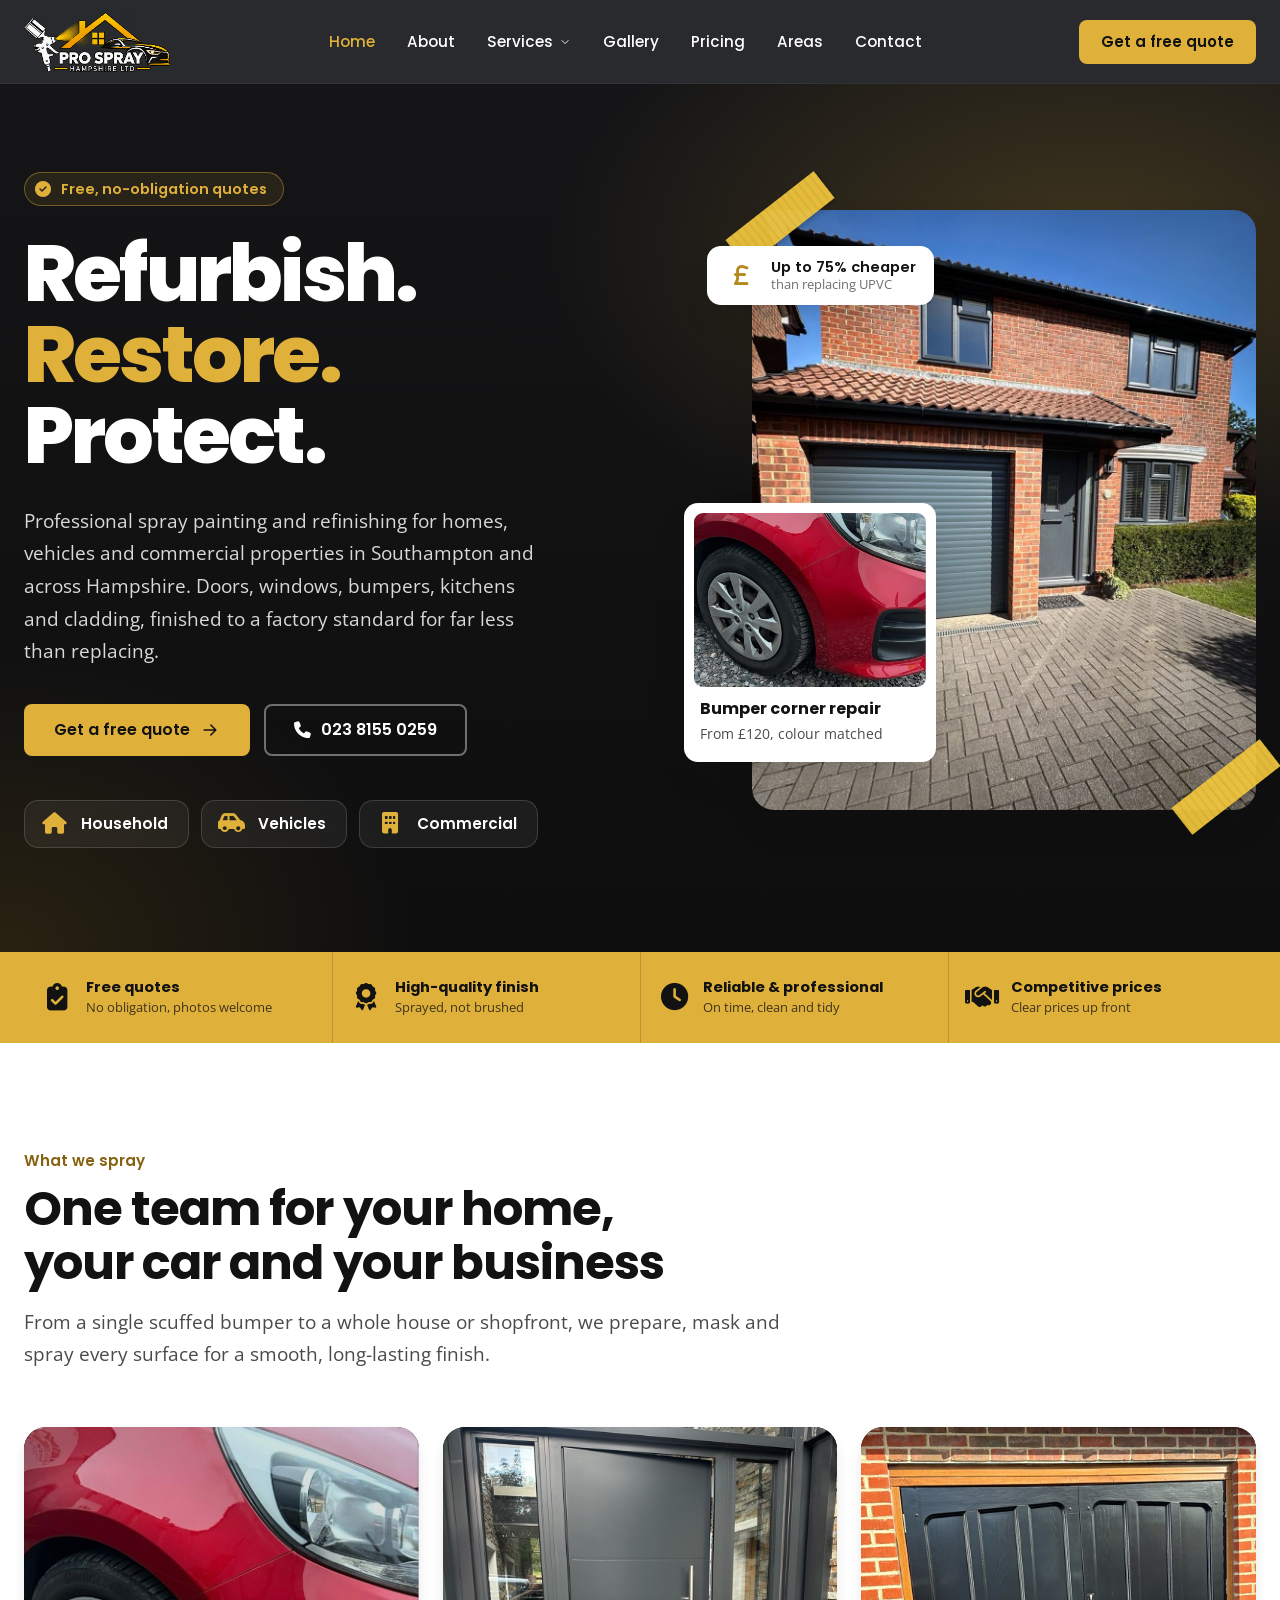
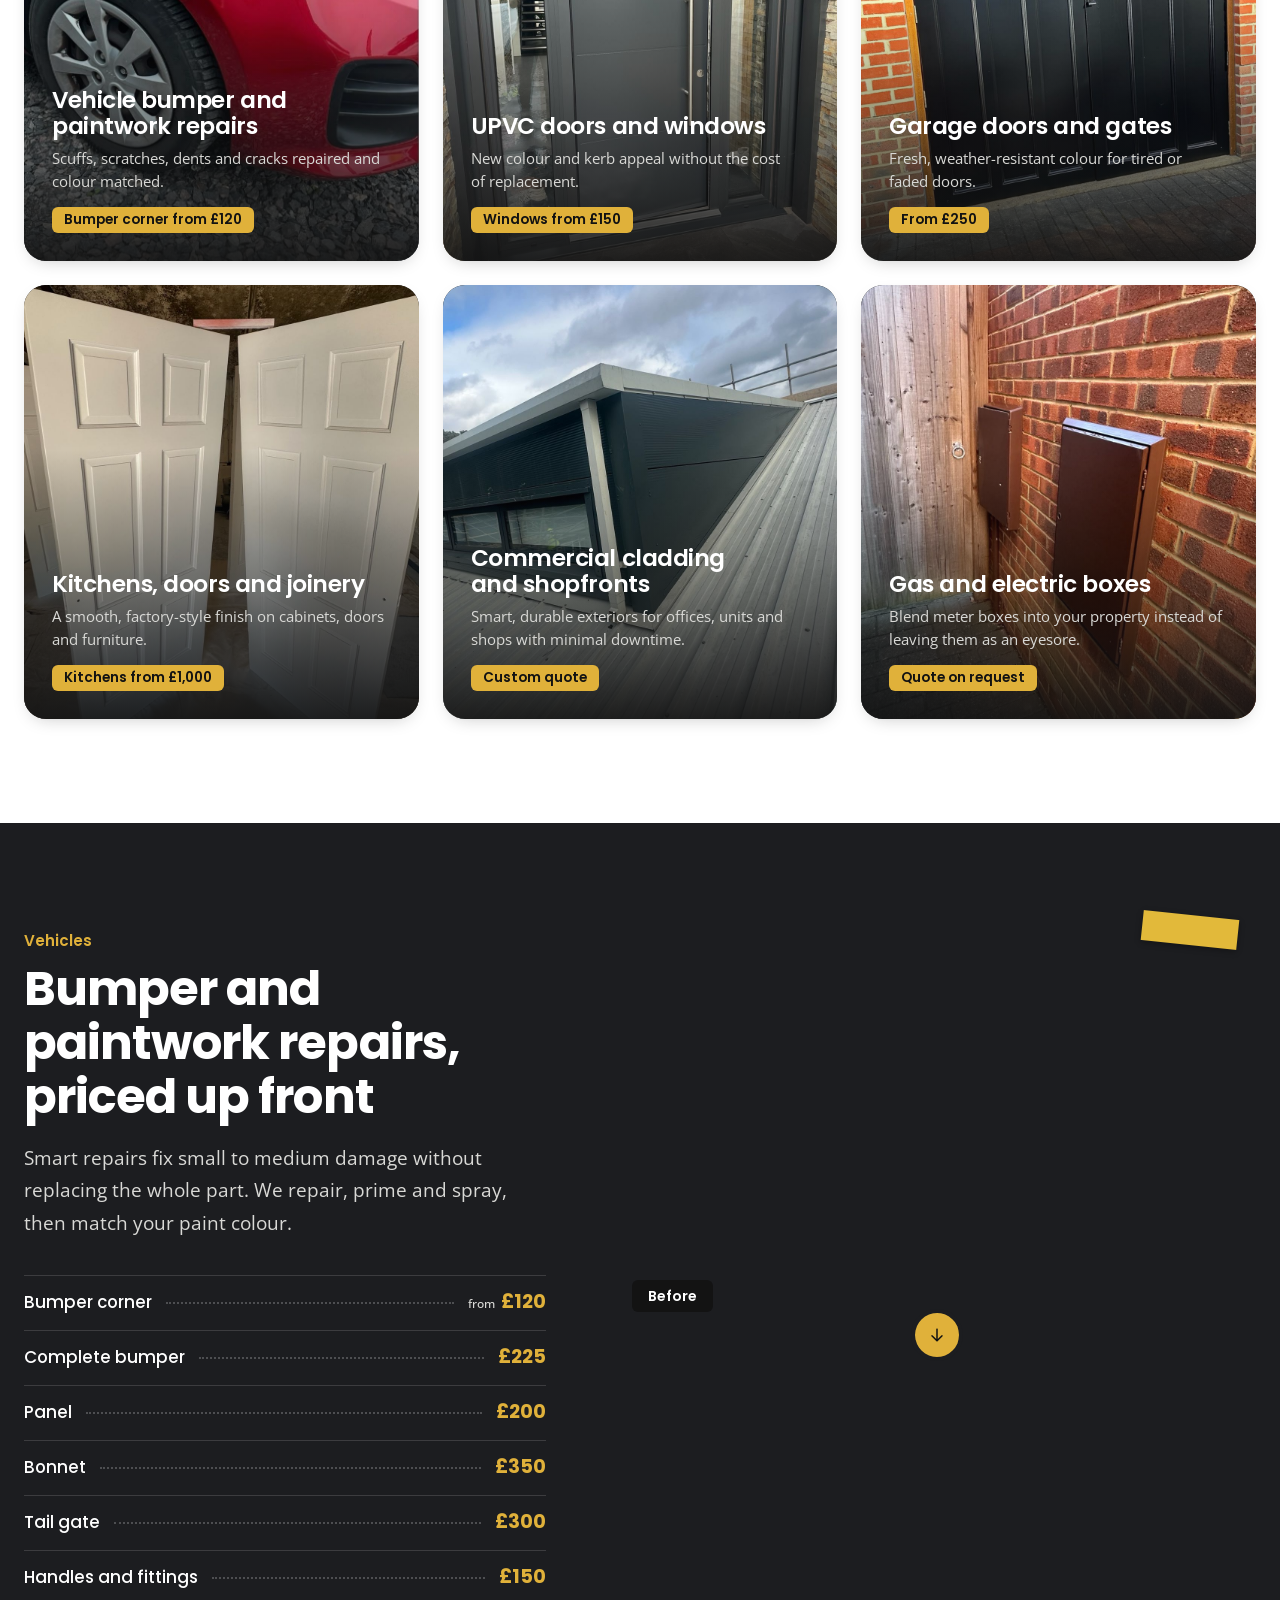
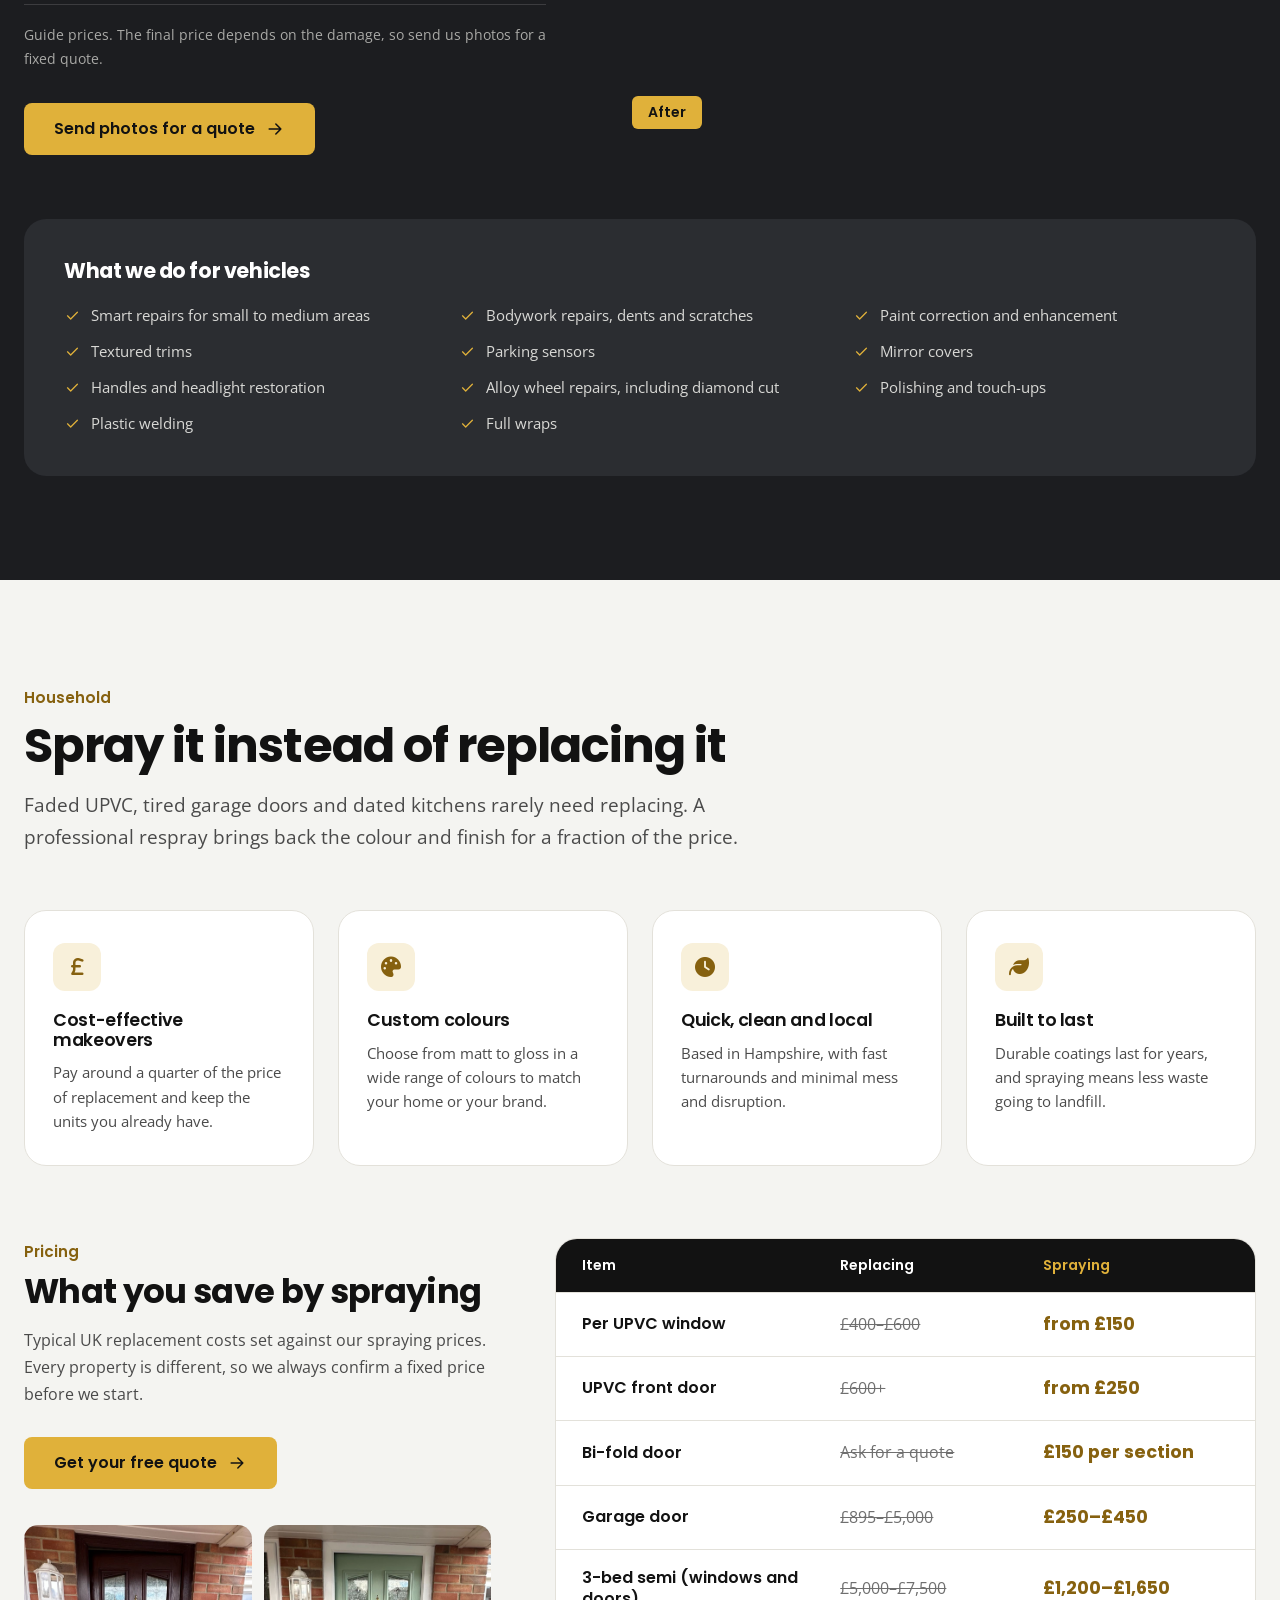
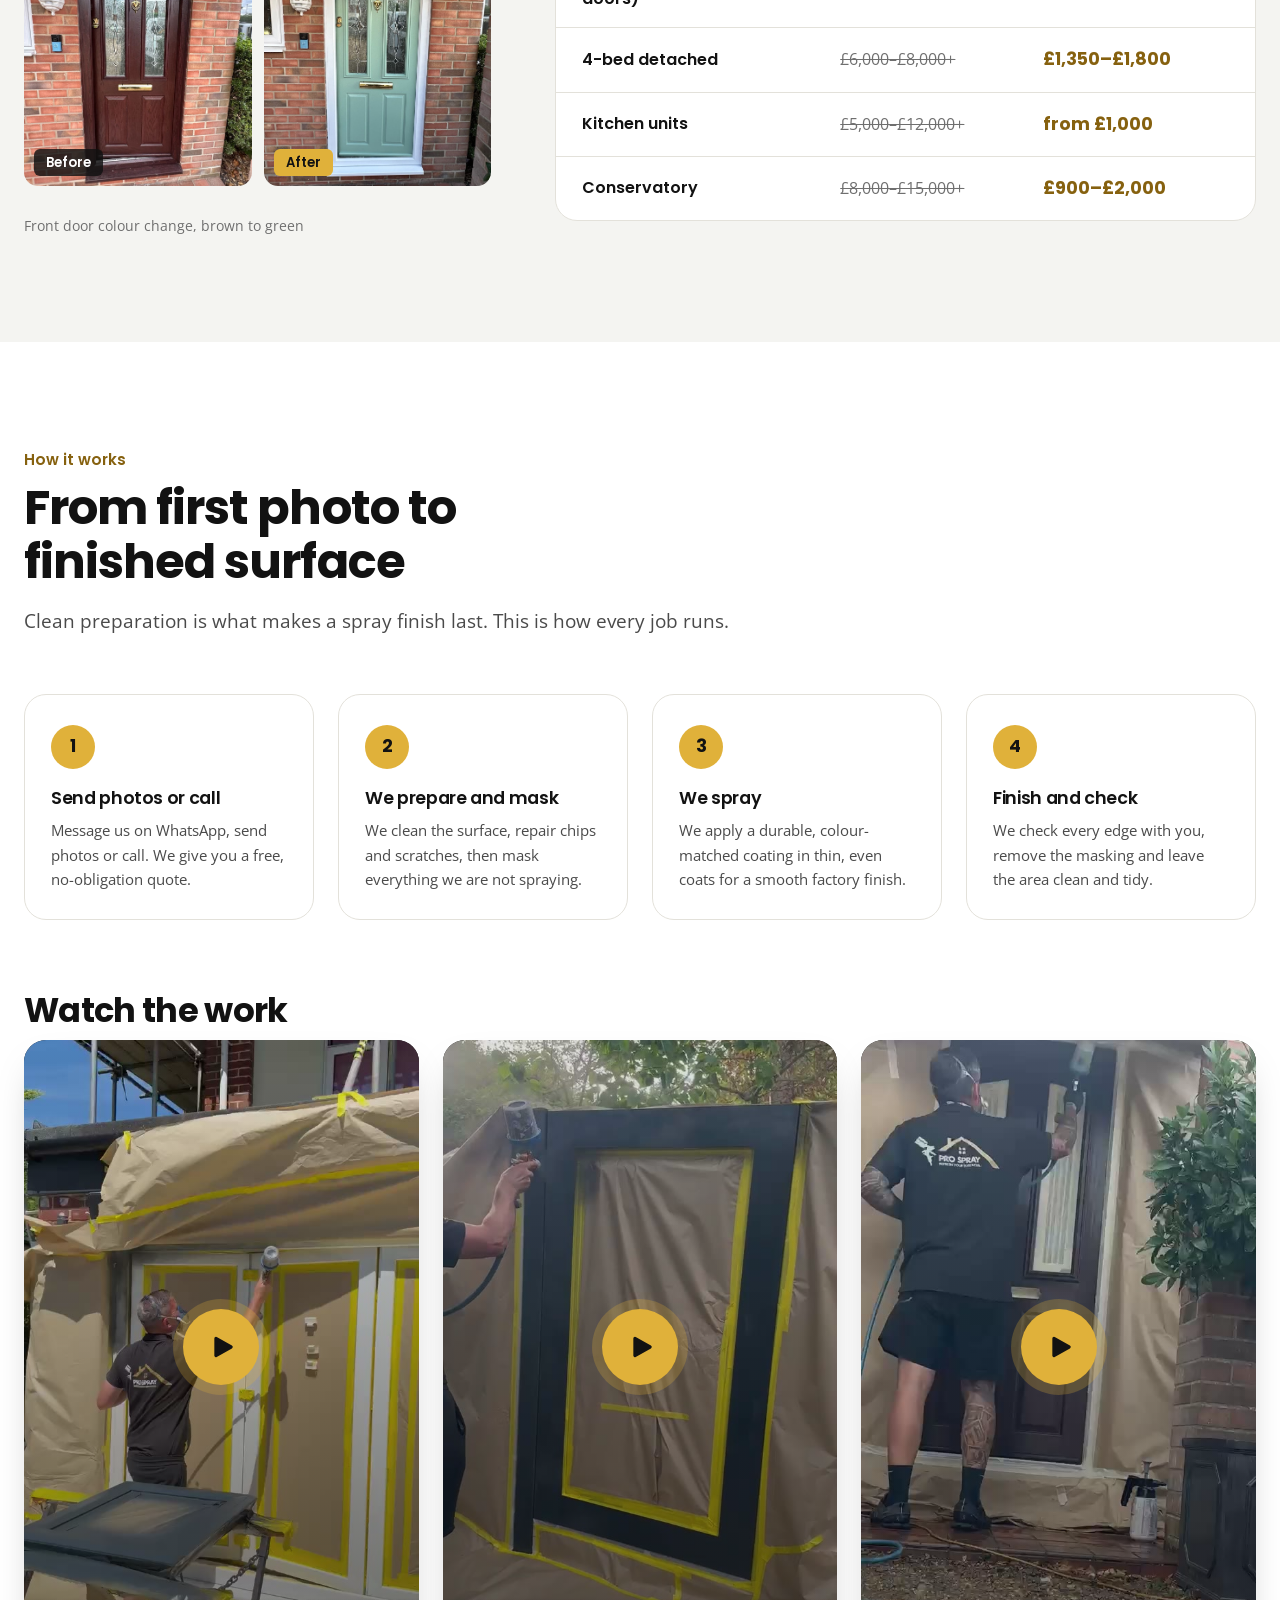
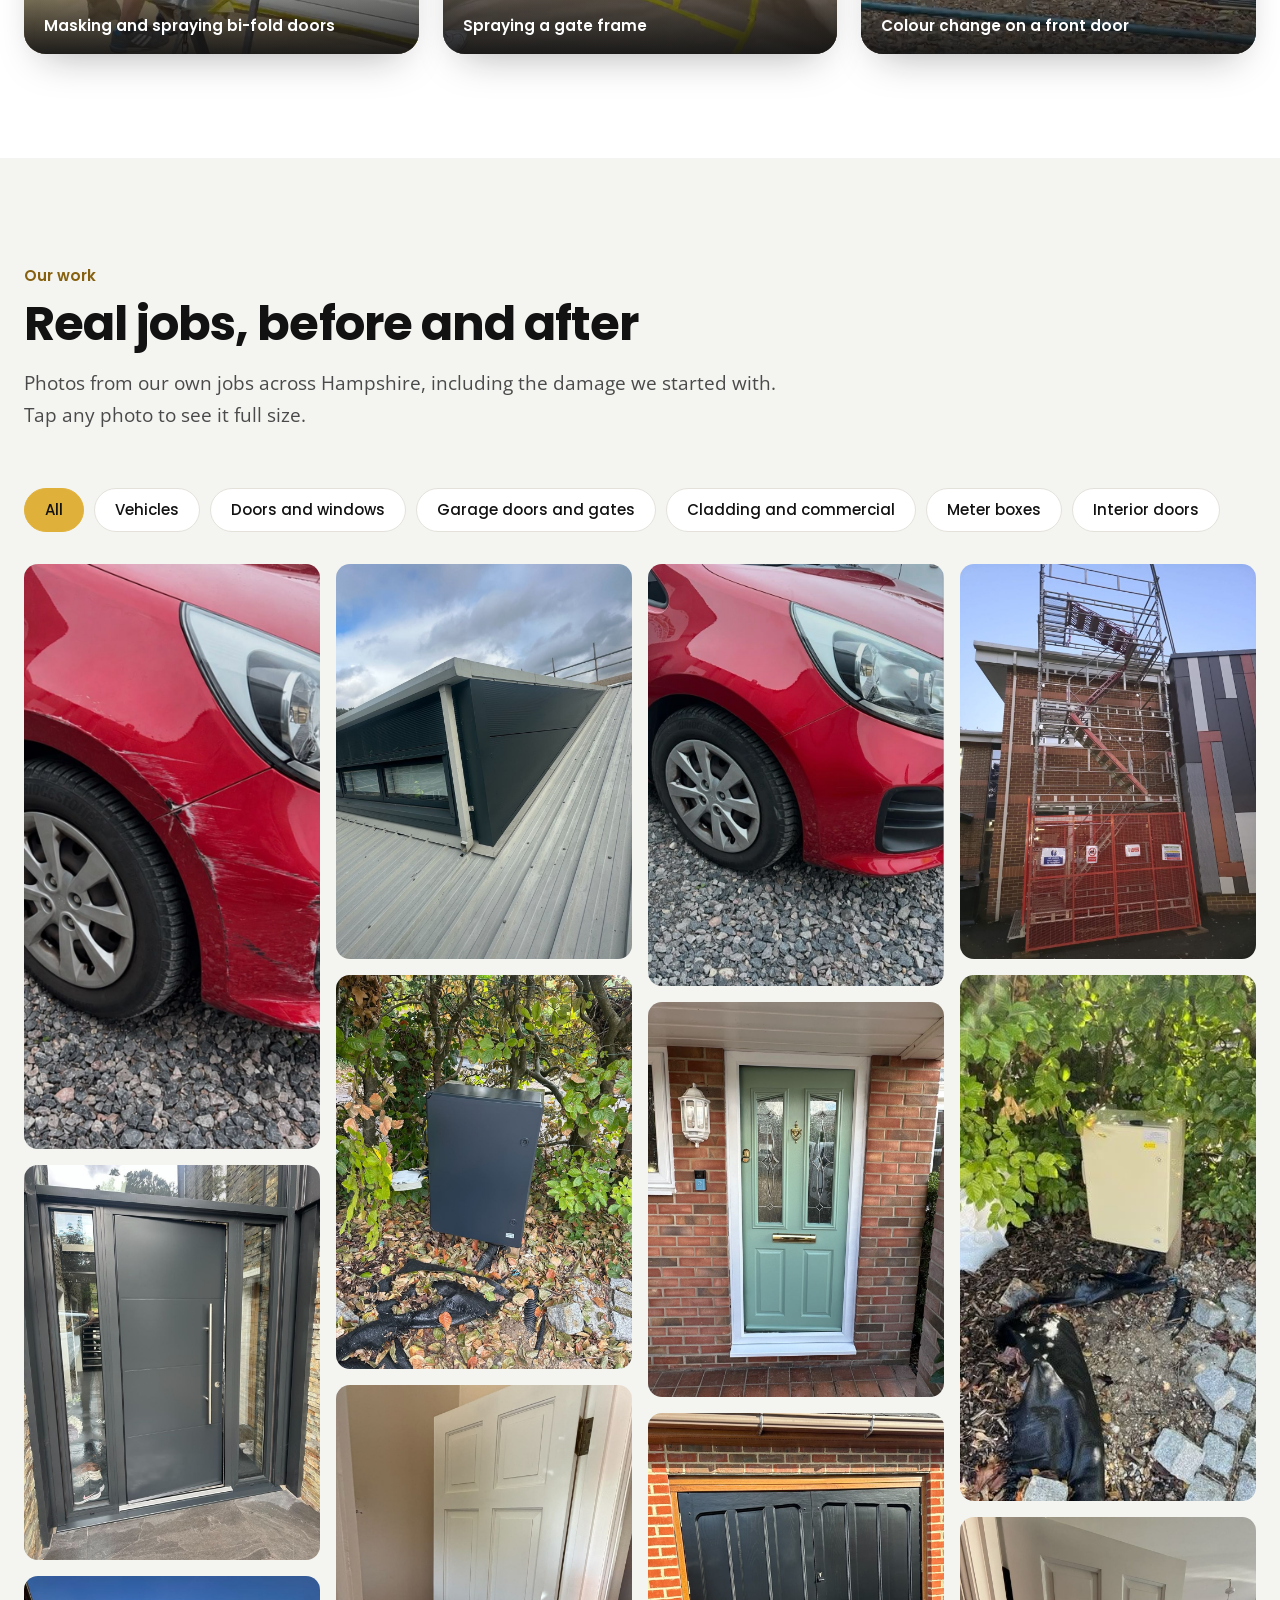
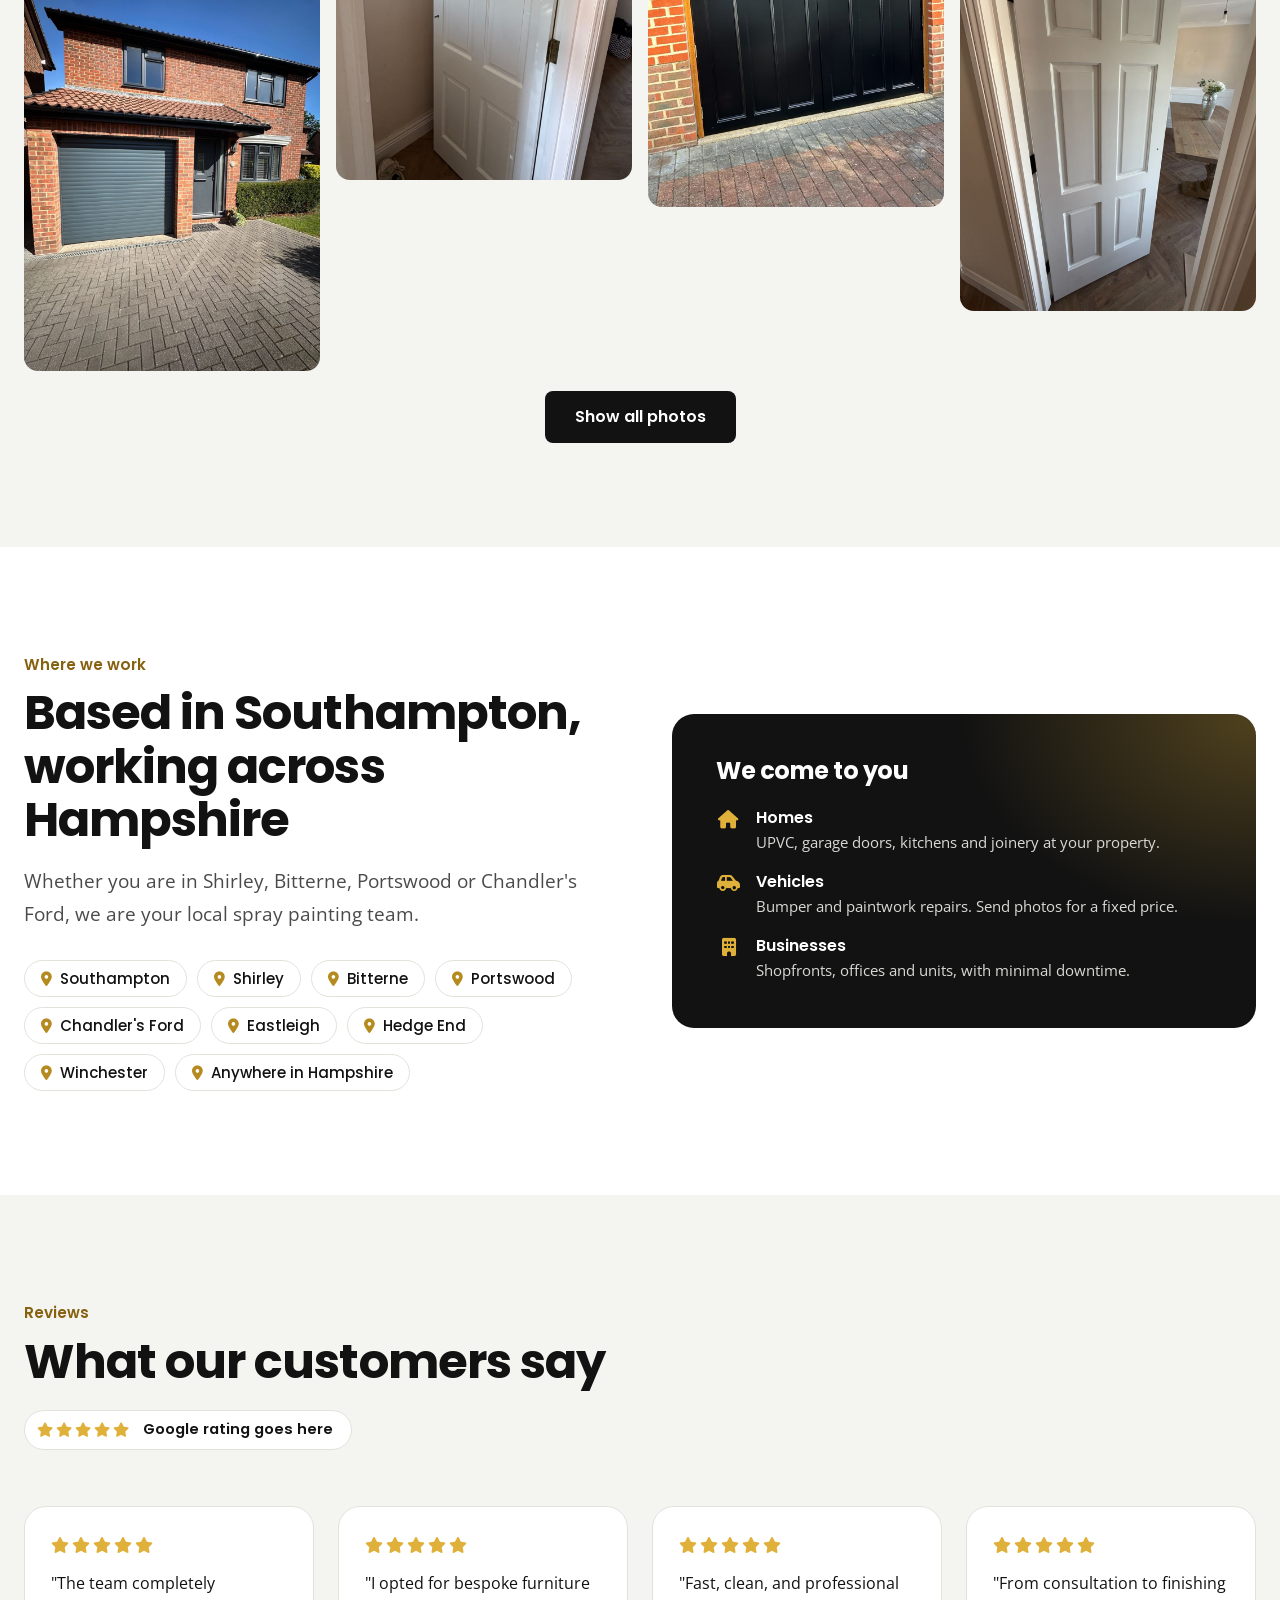
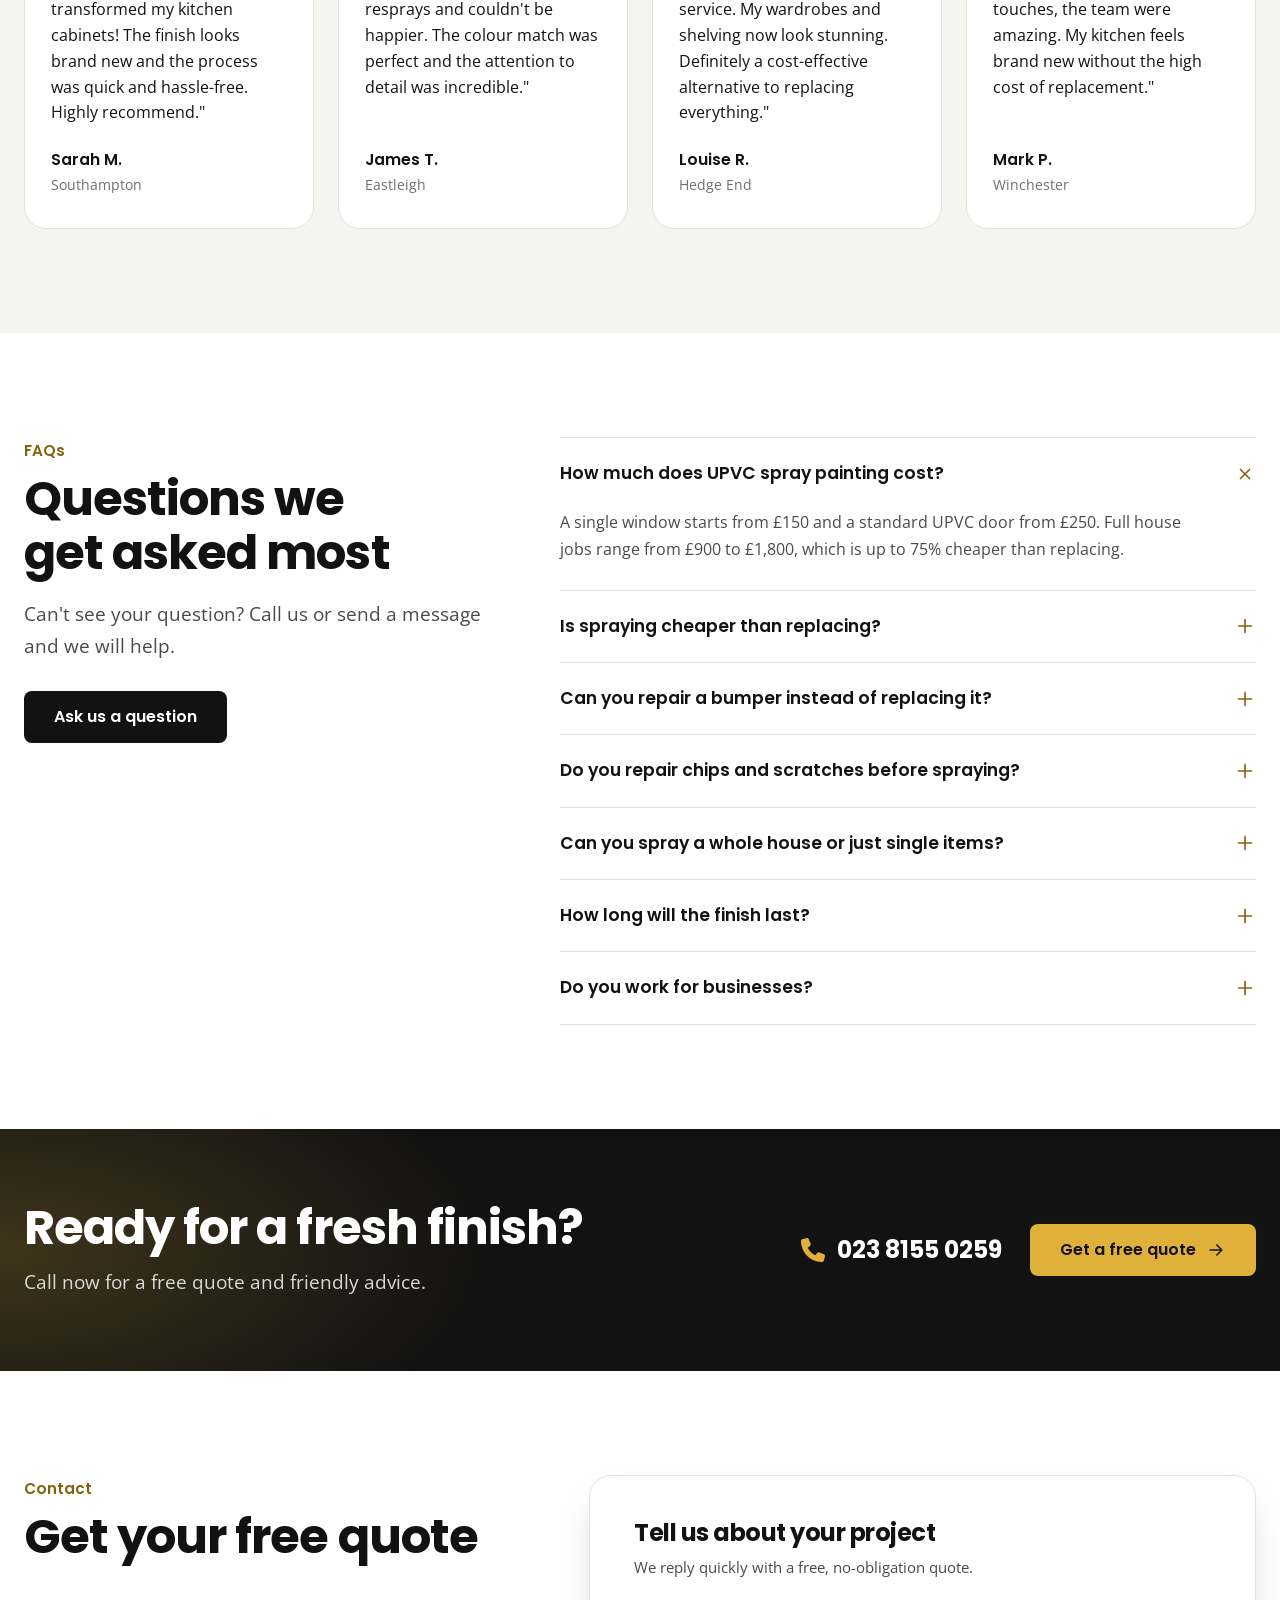
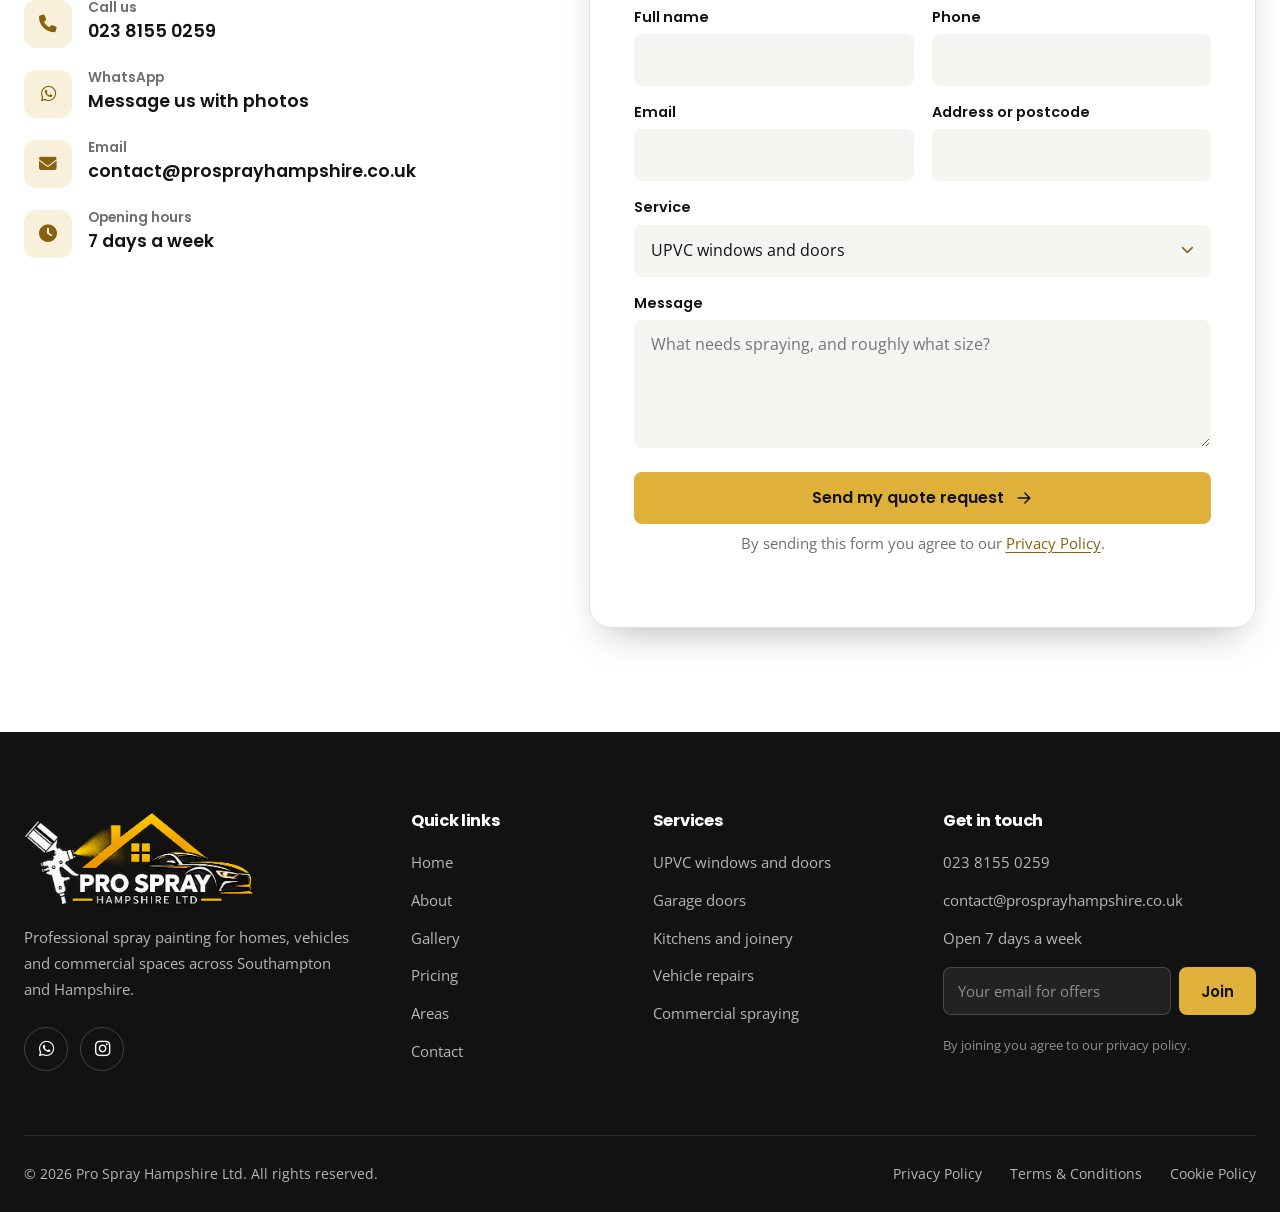
==== commit 42decfc3: "Remove slogan, add legal links and consent lines, plain-text newsletter consent Co-Authored-By: Clau" ====
--- a/index.html
+++ b/index.html
@@ -10,7 +10,7 @@
 <link rel="preconnect" href="https://fonts.gstatic.com" crossorigin>
 <link href="https://fonts.googleapis.com/css2?family=Open+Sans:wght@400;600&amp;family=Poppins:ital,wght@0,500;0,600;0,700;0,800;1,500&amp;display=swap" rel="stylesheet">
 <link rel="stylesheet" href="https://cdnjs.cloudflare.com/ajax/libs/font-awesome/6.5.1/css/all.min.css" crossorigin="anonymous" referrerpolicy="no-referrer">
-<link rel="stylesheet" href="assets/css/style.css?v=27">
+<link rel="stylesheet" href="assets/css/style.css?v=29">
 </head>
 <body>
 
@@ -401,7 +401,7 @@
   <div class="wrap cta__in">
     <div data-anim="fadeInUp">
       <h2>Ready for a fresh finish?</h2>
-      <p>Call now for a free quote and friendly advice. Because quality matters.</p>
+      <p>Call now for a free quote and friendly advice.</p>
     </div>
     <div class="cta__act">
       <a class="cta__tel" href="tel:02381550259"><i class="fa-solid fa-phone ico-fa" aria-hidden="true"></i>023 8155 0259</a>
@@ -446,6 +446,7 @@
         <div class="field field--full"><label for="f-msg">Message</label><textarea id="f-msg" name="message" placeholder="What needs spraying, and roughly what size?"></textarea></div>
       </div>
       <button class="btn btn--gold btn--block" type="submit">Send my quote request <svg class="ico"><use href="#i-arrow"/></svg></button>
+      <p class="consent">By sending this form you agree to our <a href="#">Privacy Policy</a>.</p>
     </form>
   </div>
 </section>
@@ -476,11 +477,16 @@
         <h4>Get in touch</h4>
         <ul><li><a href="tel:02381550259">023 8155 0259</a></li><li><a href="mailto:contact@prosprayhampshire.co.uk">contact@prosprayhampshire.co.uk</a></li><li>Open 7 days a week</li></ul>
         <form class="news" action="#" onsubmit="return false"><label class="sr-only" for="n-email">Email for offers</label><input id="n-email" type="email" placeholder="Your email for offers"><button class="btn btn--gold btn--sm" type="submit">Join</button></form>
+        <p class="consent consent--dark">By joining you agree to our privacy policy.</p>
       </div>
     </div>
     <div class="footer__bar">
-      <span>© 2026 Pro Spray Hampshire Ltd. All rights reserved. <a href="#">Privacy policy</a></span>
-      <span class="tag">Because quality matters</span>
+      <span>&copy; 2026 Pro Spray Hampshire Ltd. All rights reserved.</span>
+      <nav class="legal" aria-label="Legal">
+        <a href="#">Privacy Policy</a>
+        <a href="#">Terms &amp; Conditions</a>
+        <a href="#">Cookie Policy</a>
+      </nav>
     </div>
   </div>
 </footer>
--- a/assets/css/style.css
+++ b/assets/css/style.css
@@ -606,3 +606,13 @@
 .cselect__opt[aria-selected="true"] { background: var(--c-gold-tint); font-weight: 600; }
 .cselect__opt .fa-check { font-size: .8rem; color: var(--c-gold-deep); opacity: 0; }
 .cselect__opt[aria-selected="true"] .fa-check { opacity: 1; }
+
+/* Legal links + consent lines */
+.legal { display: flex; flex-wrap: wrap; gap: 8px 28px; }
+.legal a { color: #b6b6b3; }
+.legal a:hover { color: var(--c-gold-bright); }
+.consent { margin-top: 14px; font-size: .84rem; line-height: 1.5; color: var(--c-muted); text-align: center; }
+.consent a { color: var(--c-gold-deep); text-decoration: underline; text-underline-offset: 3px; }
+.consent--dark { margin-top: 12px; text-align: left; color: #8e8e8b; }
+.consent--dark a { color: var(--c-gold-bright); }
+@media (max-width: 767px) { .legal { gap: 8px 20px; } }
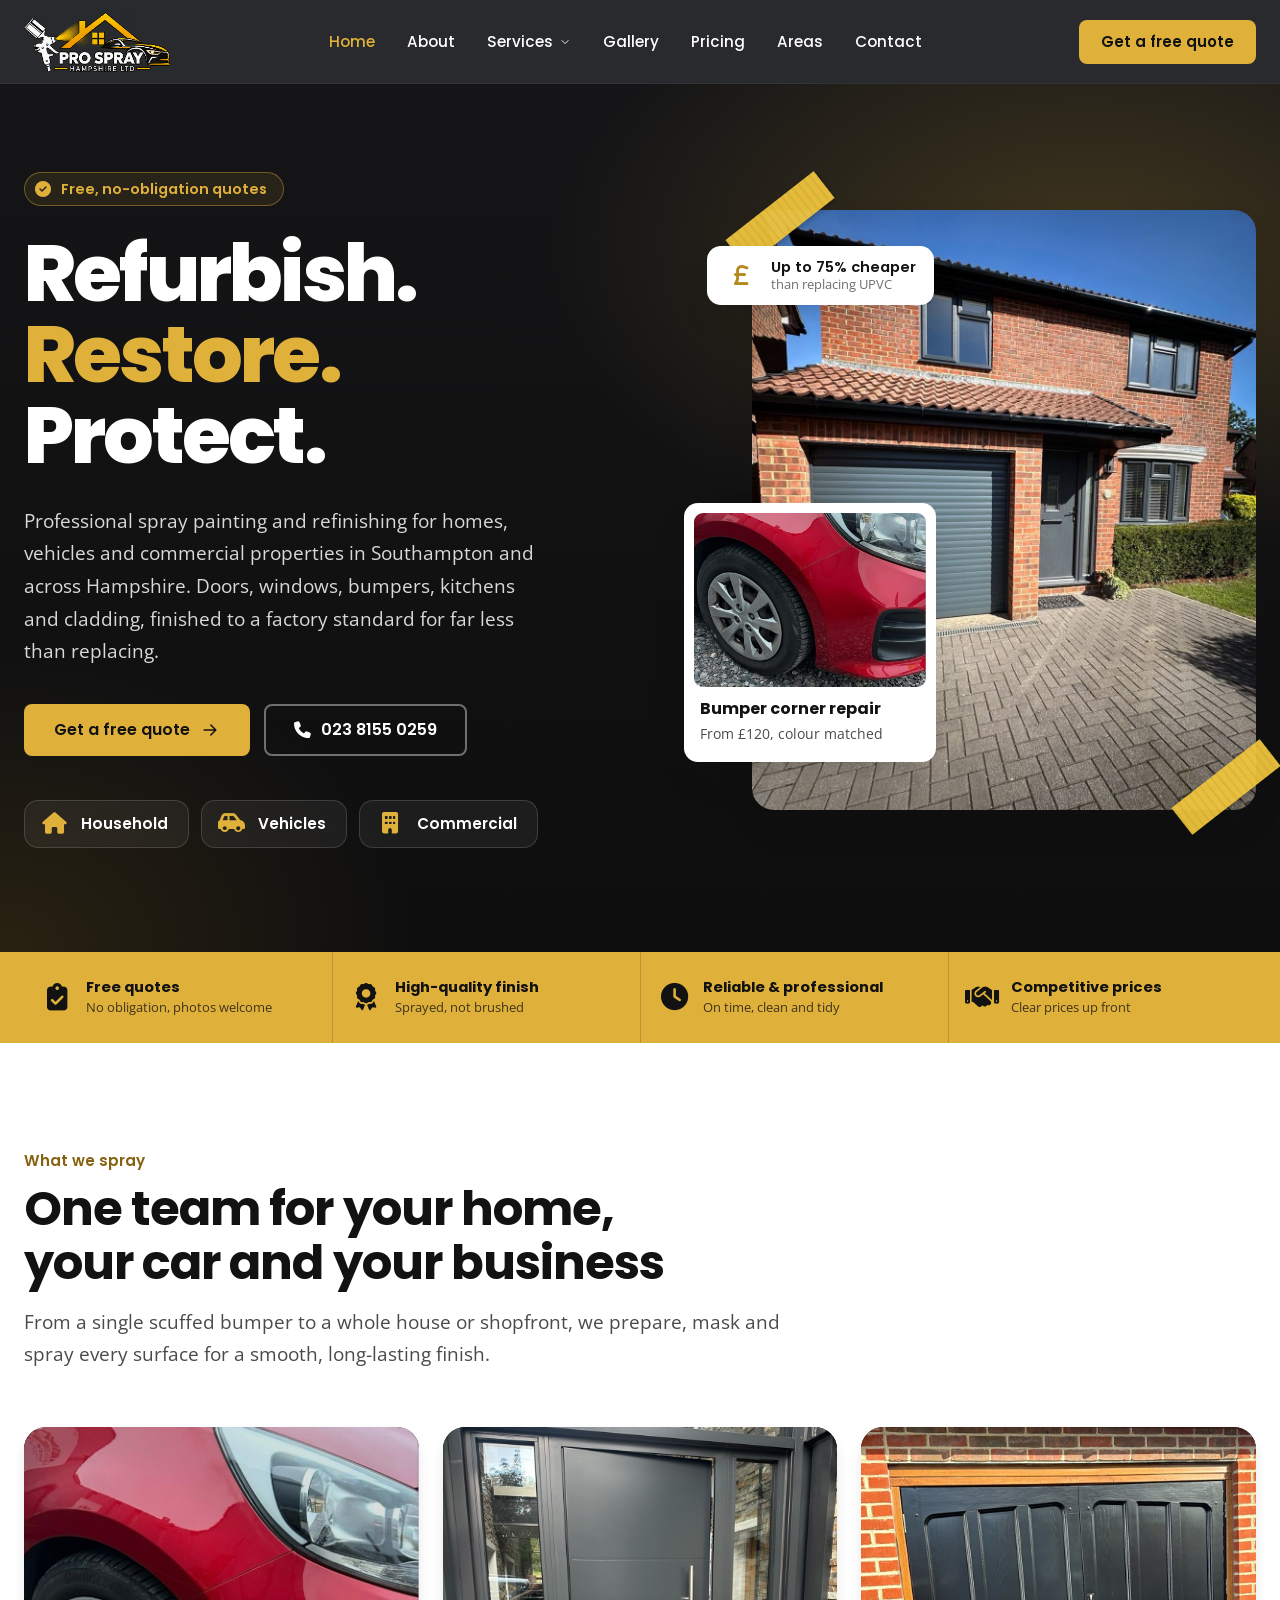
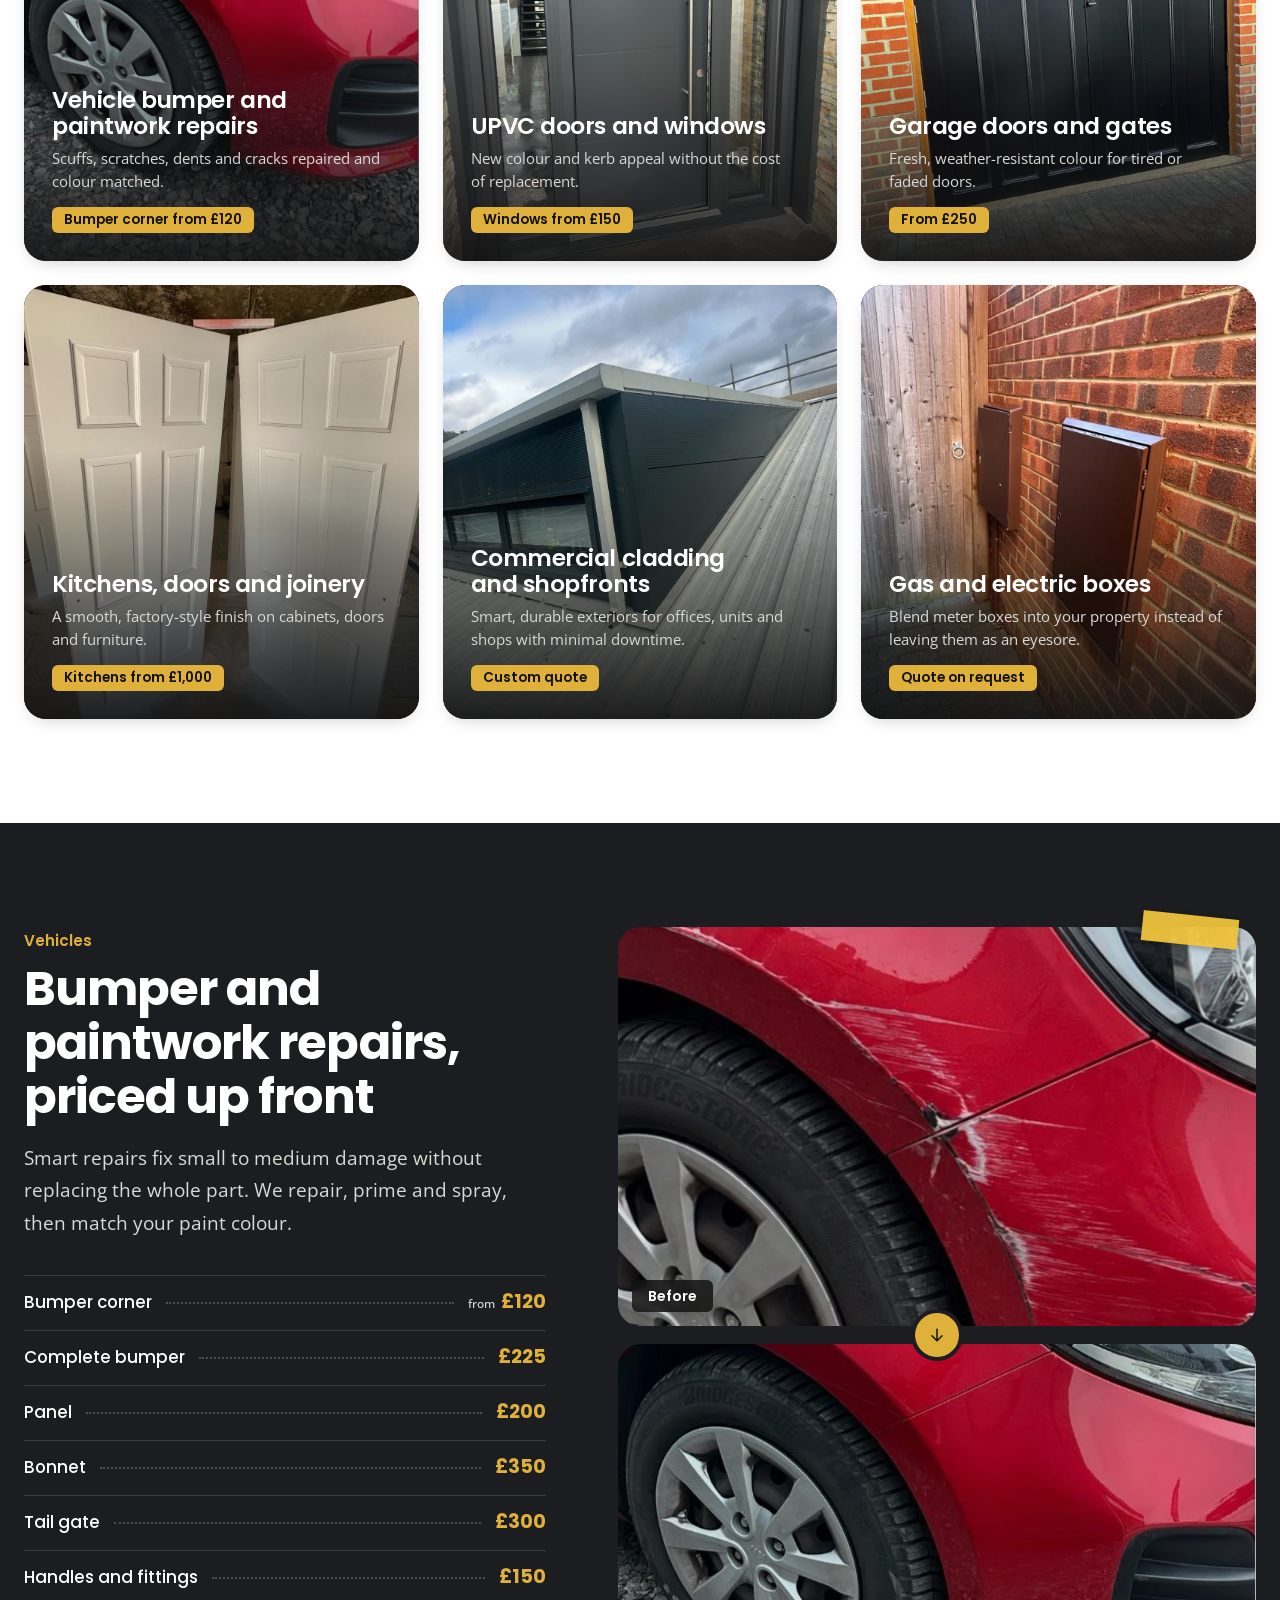
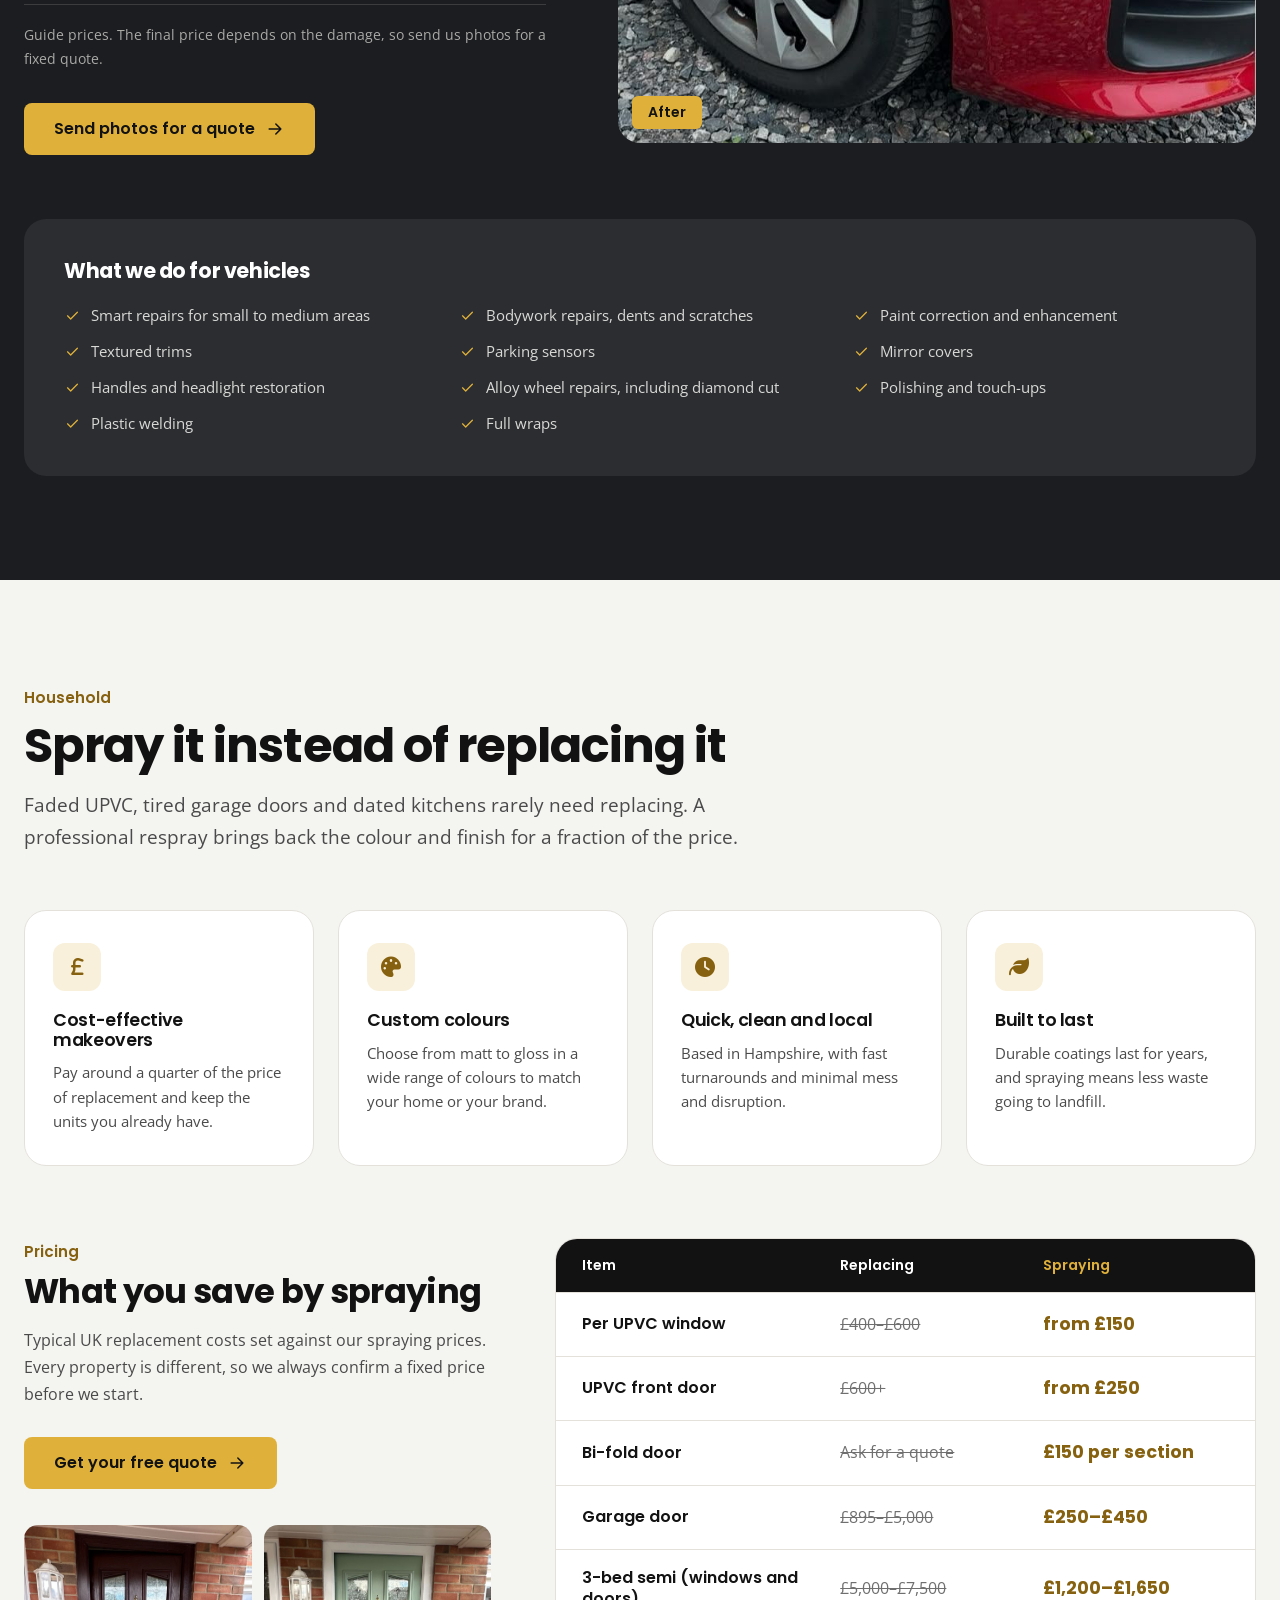
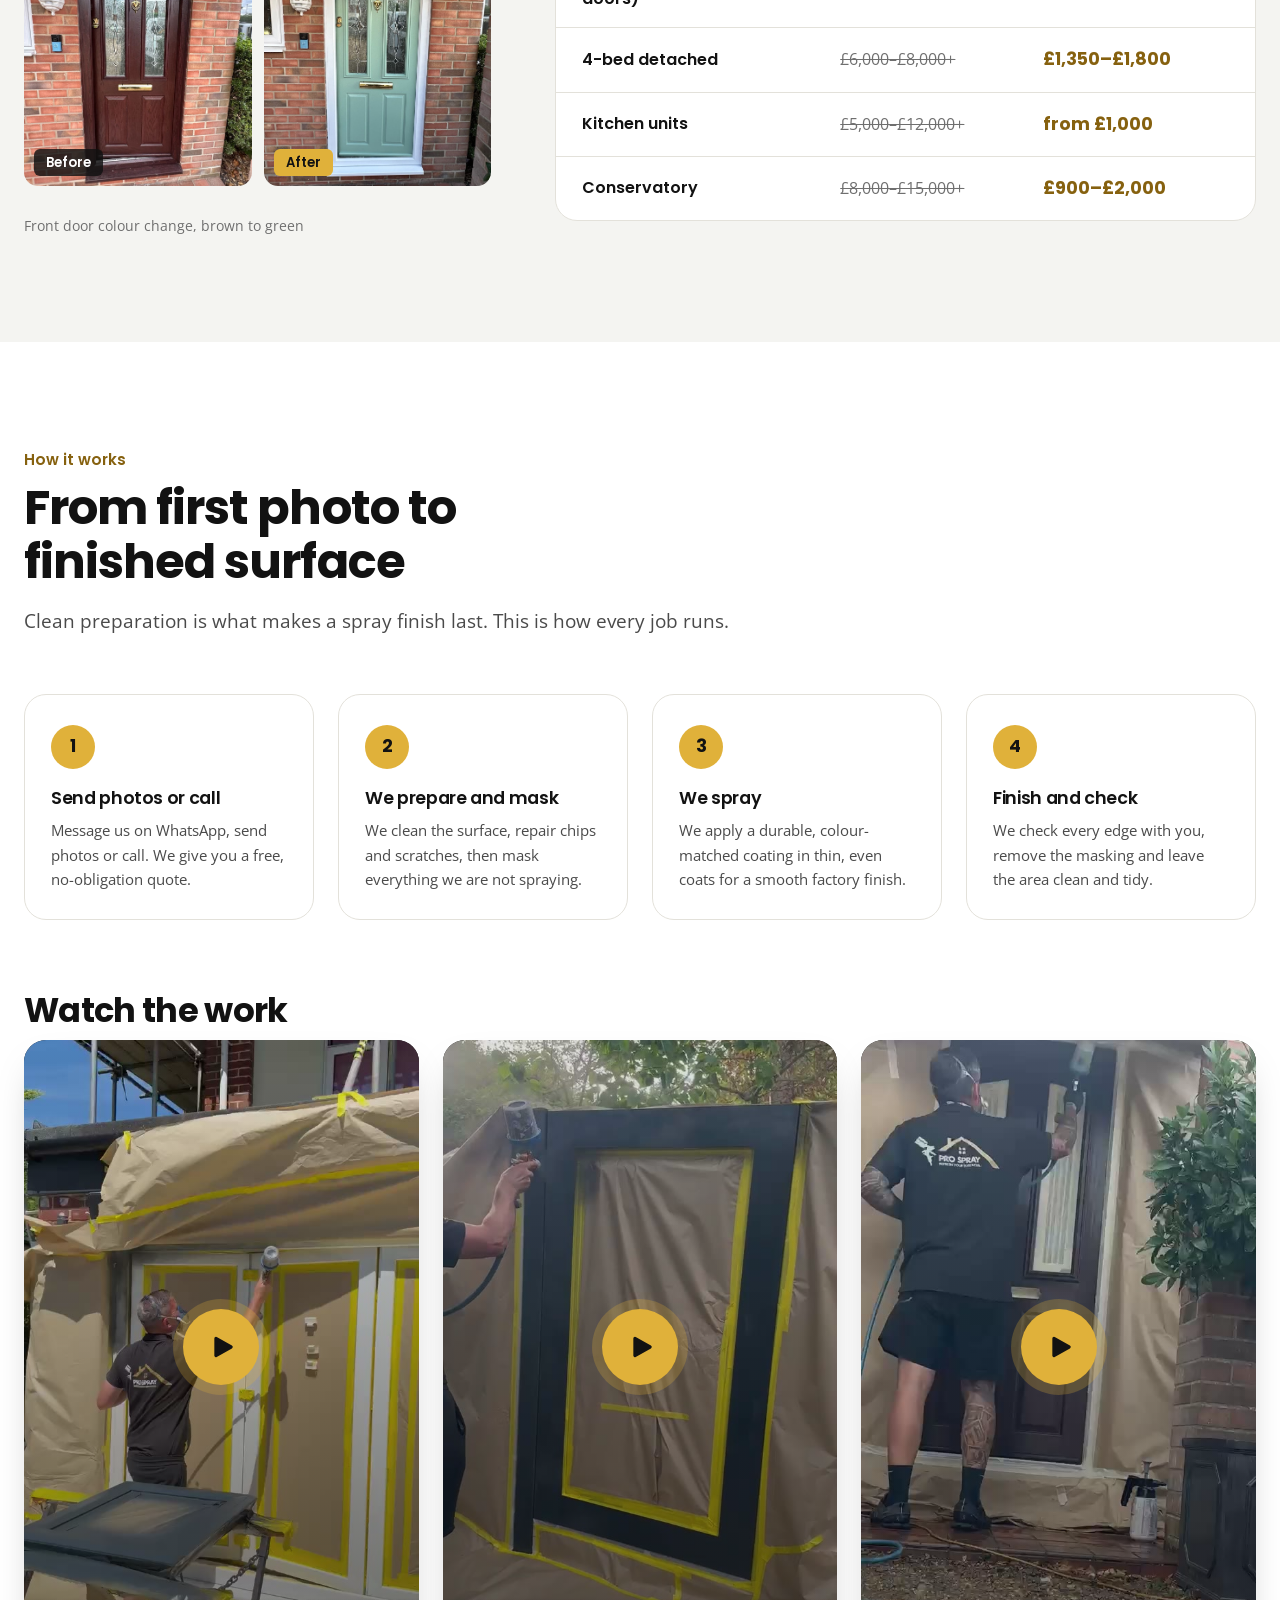
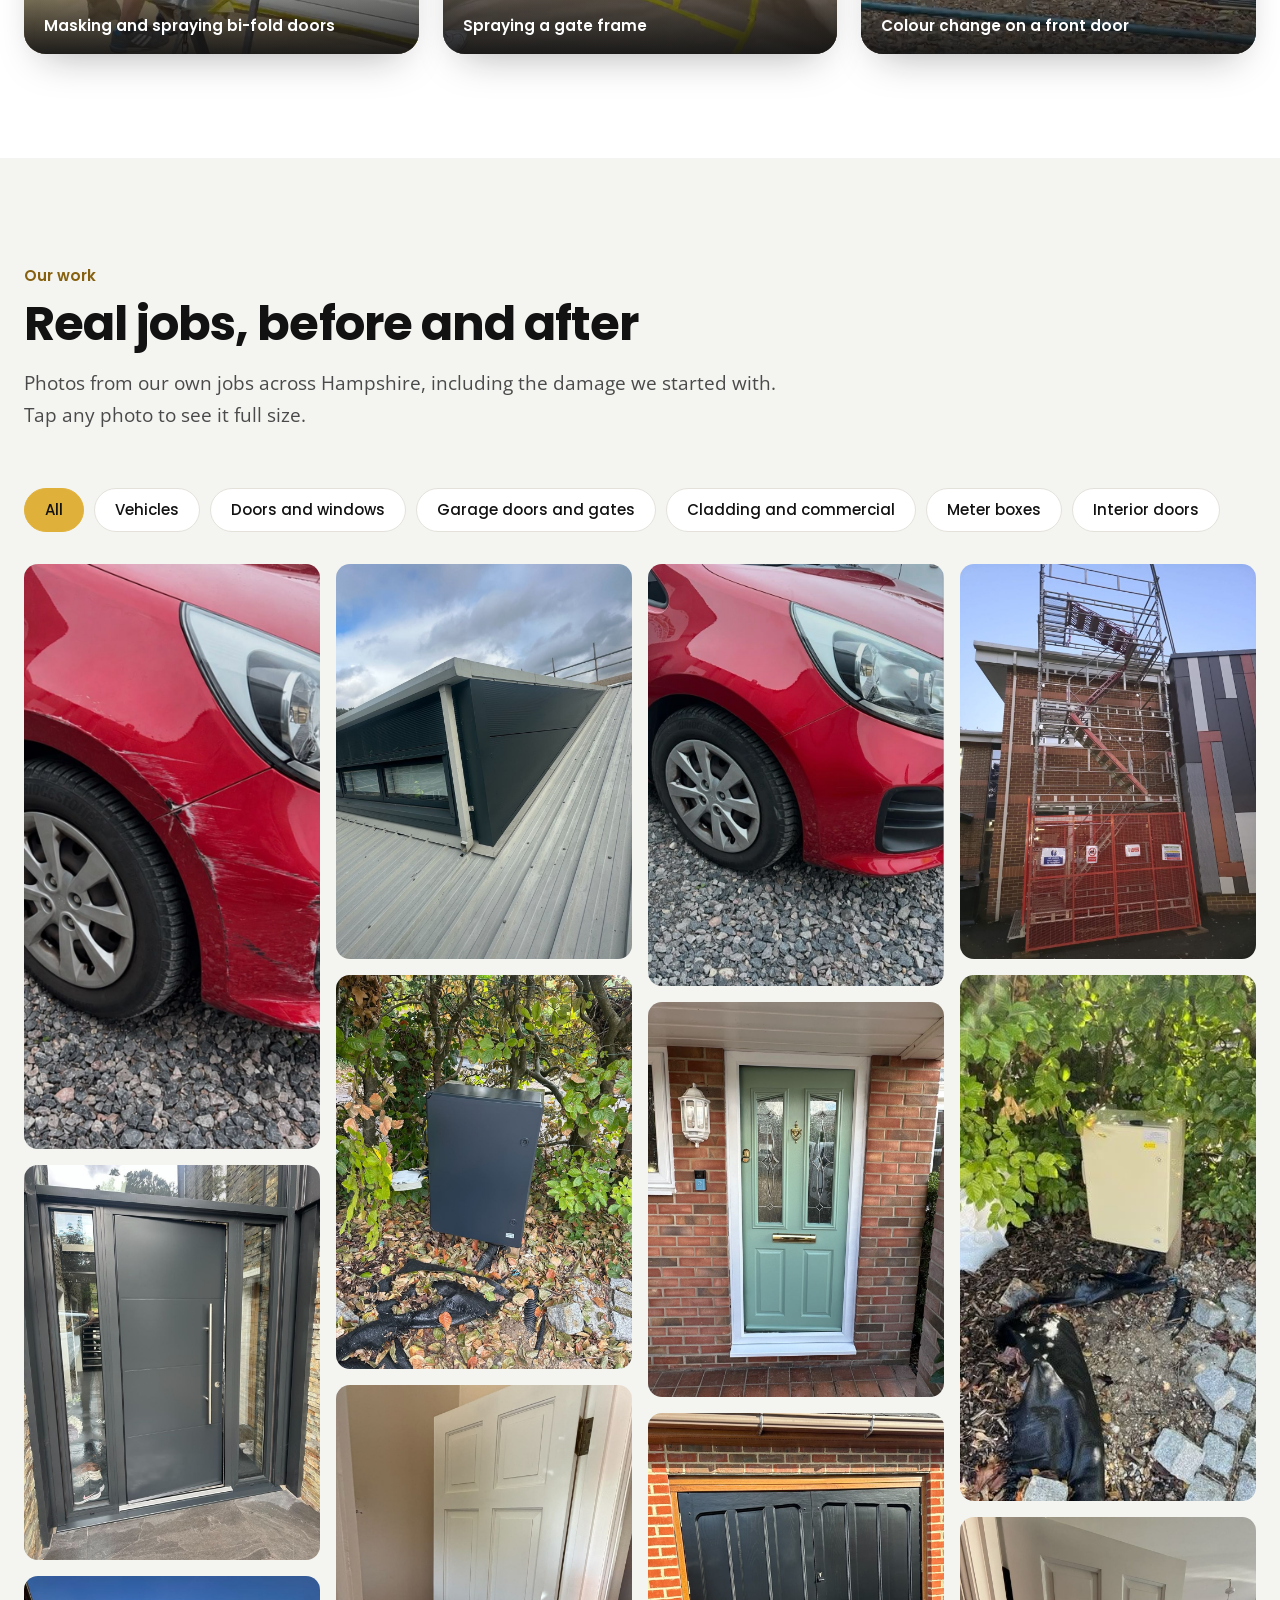
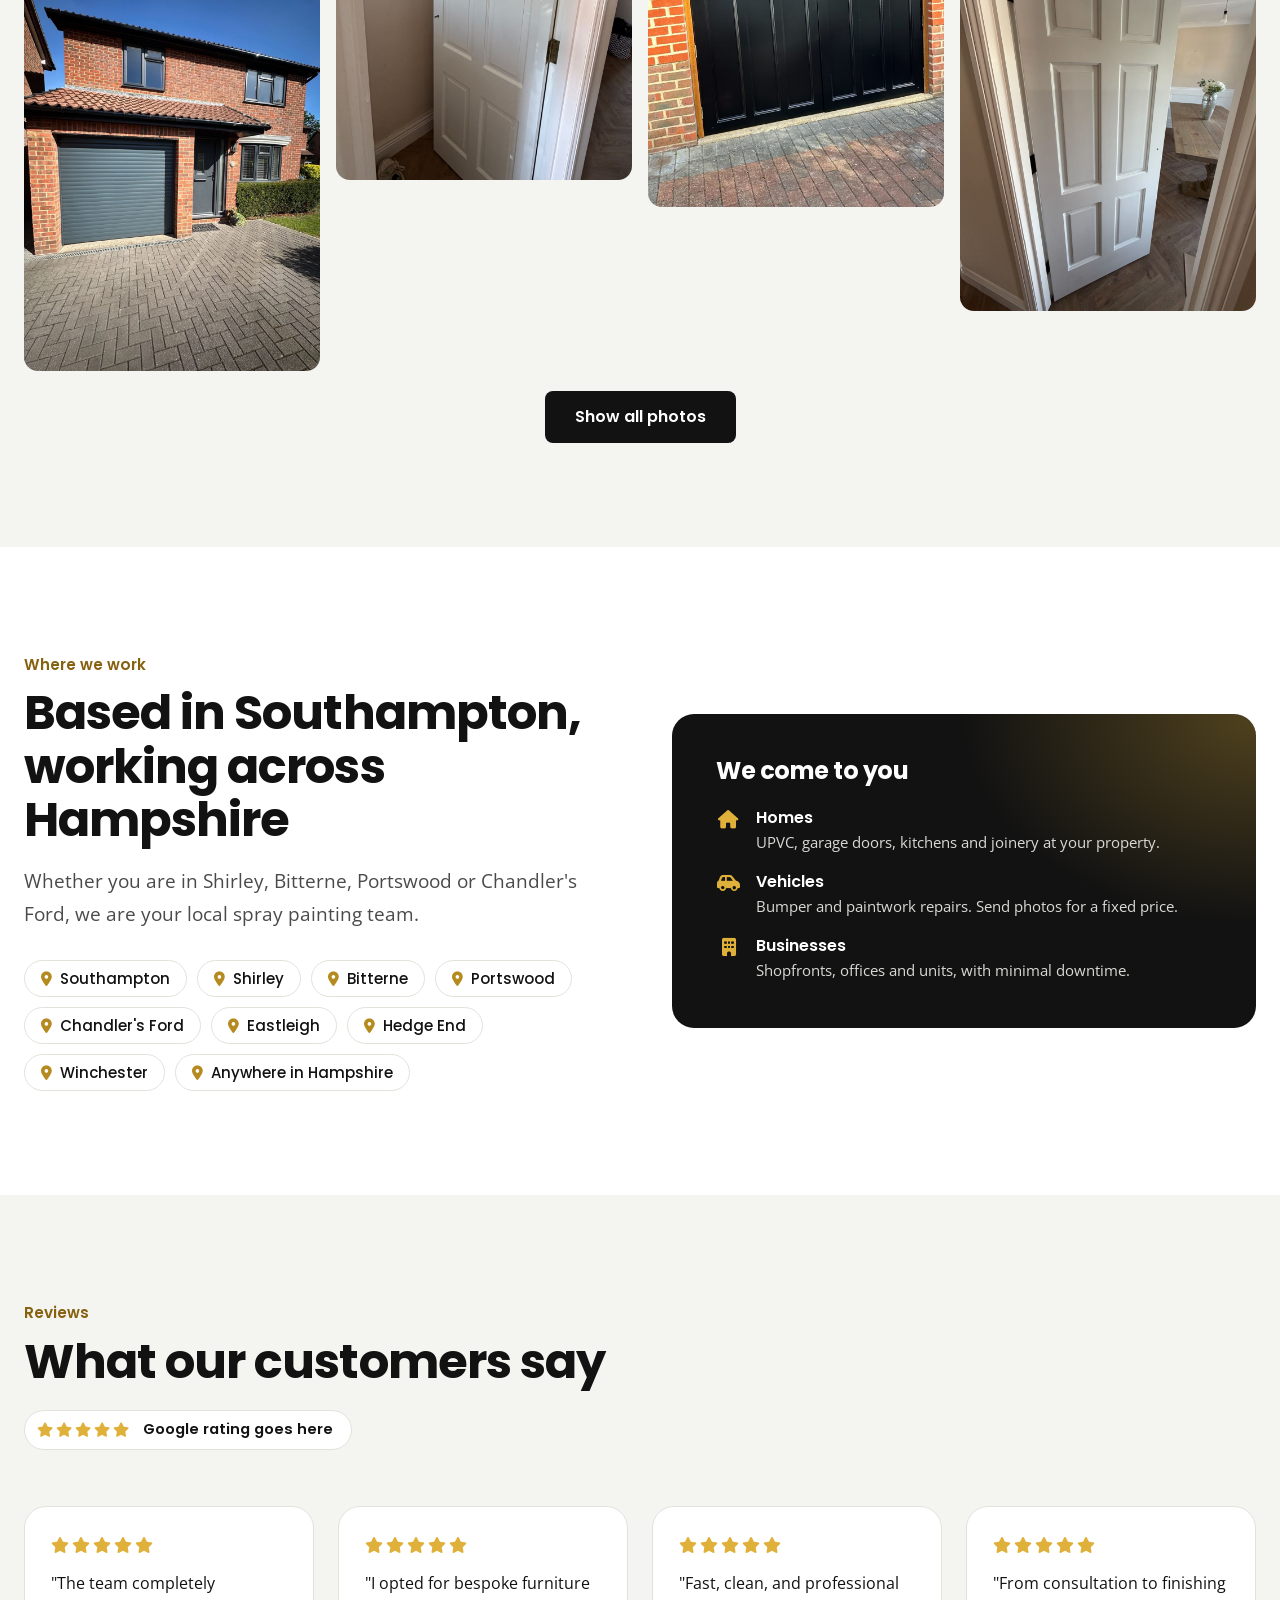
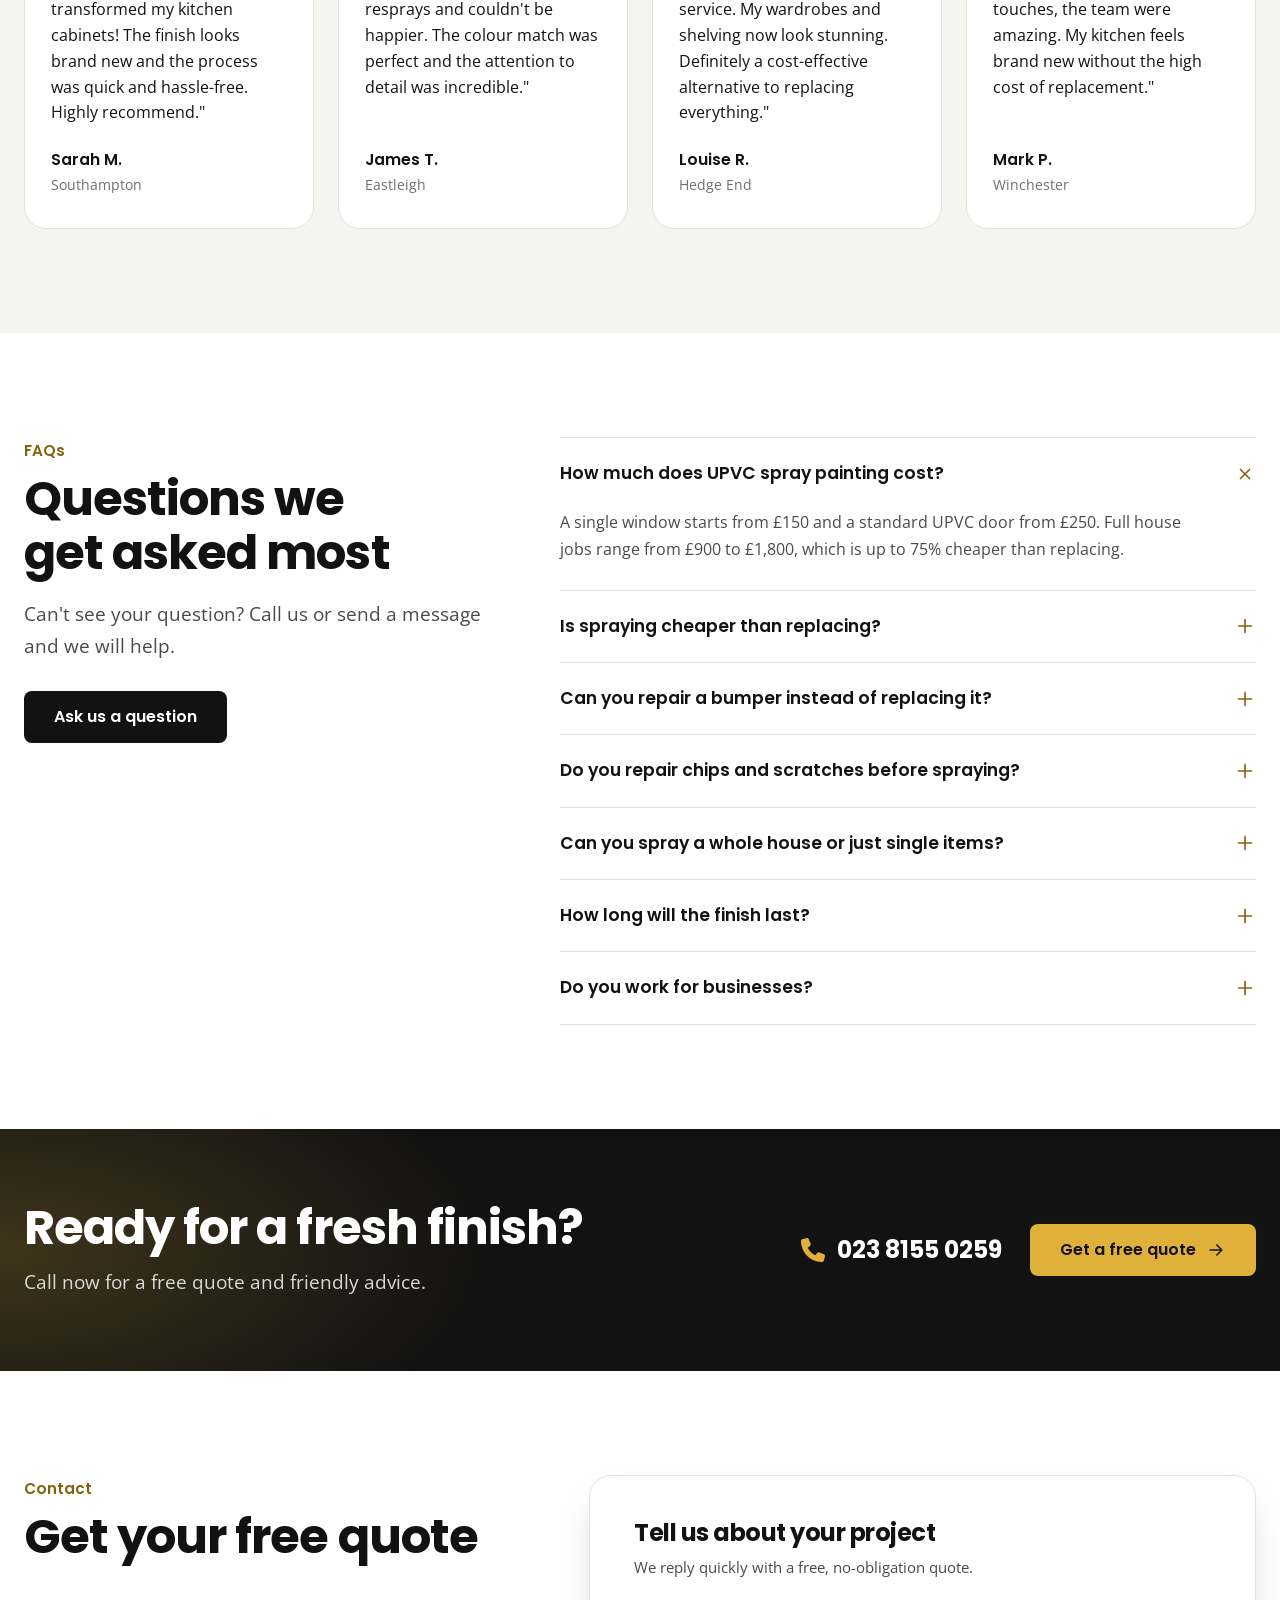
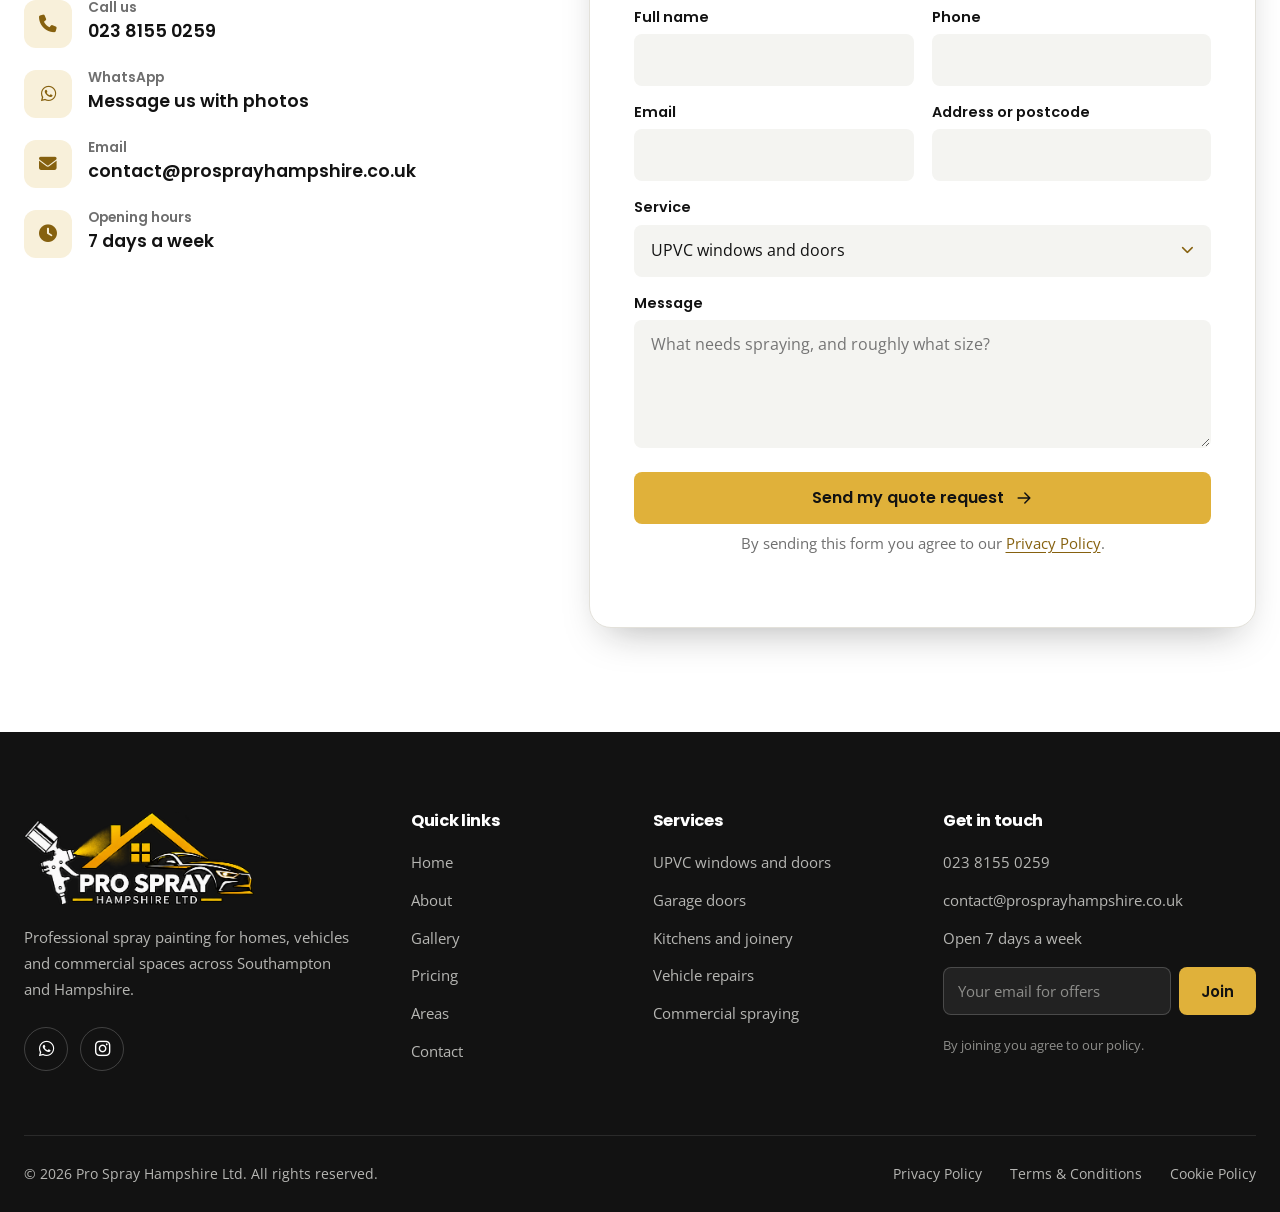
==== commit 3ca6cbad: "Shorten newsletter consent line Co-Authored-By: Claude Sonnet 5.5 <noreply@anthropic.com>" ====
--- a/index.html
+++ b/index.html
@@ -10,7 +10,7 @@
 <link rel="preconnect" href="https://fonts.gstatic.com" crossorigin>
 <link href="https://fonts.googleapis.com/css2?family=Open+Sans:wght@400;600&amp;family=Poppins:ital,wght@0,500;0,600;0,700;0,800;1,500&amp;display=swap" rel="stylesheet">
 <link rel="stylesheet" href="https://cdnjs.cloudflare.com/ajax/libs/font-awesome/6.5.1/css/all.min.css" crossorigin="anonymous" referrerpolicy="no-referrer">
-<link rel="stylesheet" href="assets/css/style.css?v=29">
+<link rel="stylesheet" href="assets/css/style.css?v=30">
 </head>
 <body>
 
@@ -477,7 +477,7 @@
         <h4>Get in touch</h4>
         <ul><li><a href="tel:02381550259">023 8155 0259</a></li><li><a href="mailto:contact@prosprayhampshire.co.uk">contact@prosprayhampshire.co.uk</a></li><li>Open 7 days a week</li></ul>
         <form class="news" action="#" onsubmit="return false"><label class="sr-only" for="n-email">Email for offers</label><input id="n-email" type="email" placeholder="Your email for offers"><button class="btn btn--gold btn--sm" type="submit">Join</button></form>
-        <p class="consent consent--dark">By joining you agree to our privacy policy.</p>
+        <p class="consent consent--dark">By joining you agree to our policy.</p>
       </div>
     </div>
     <div class="footer__bar">
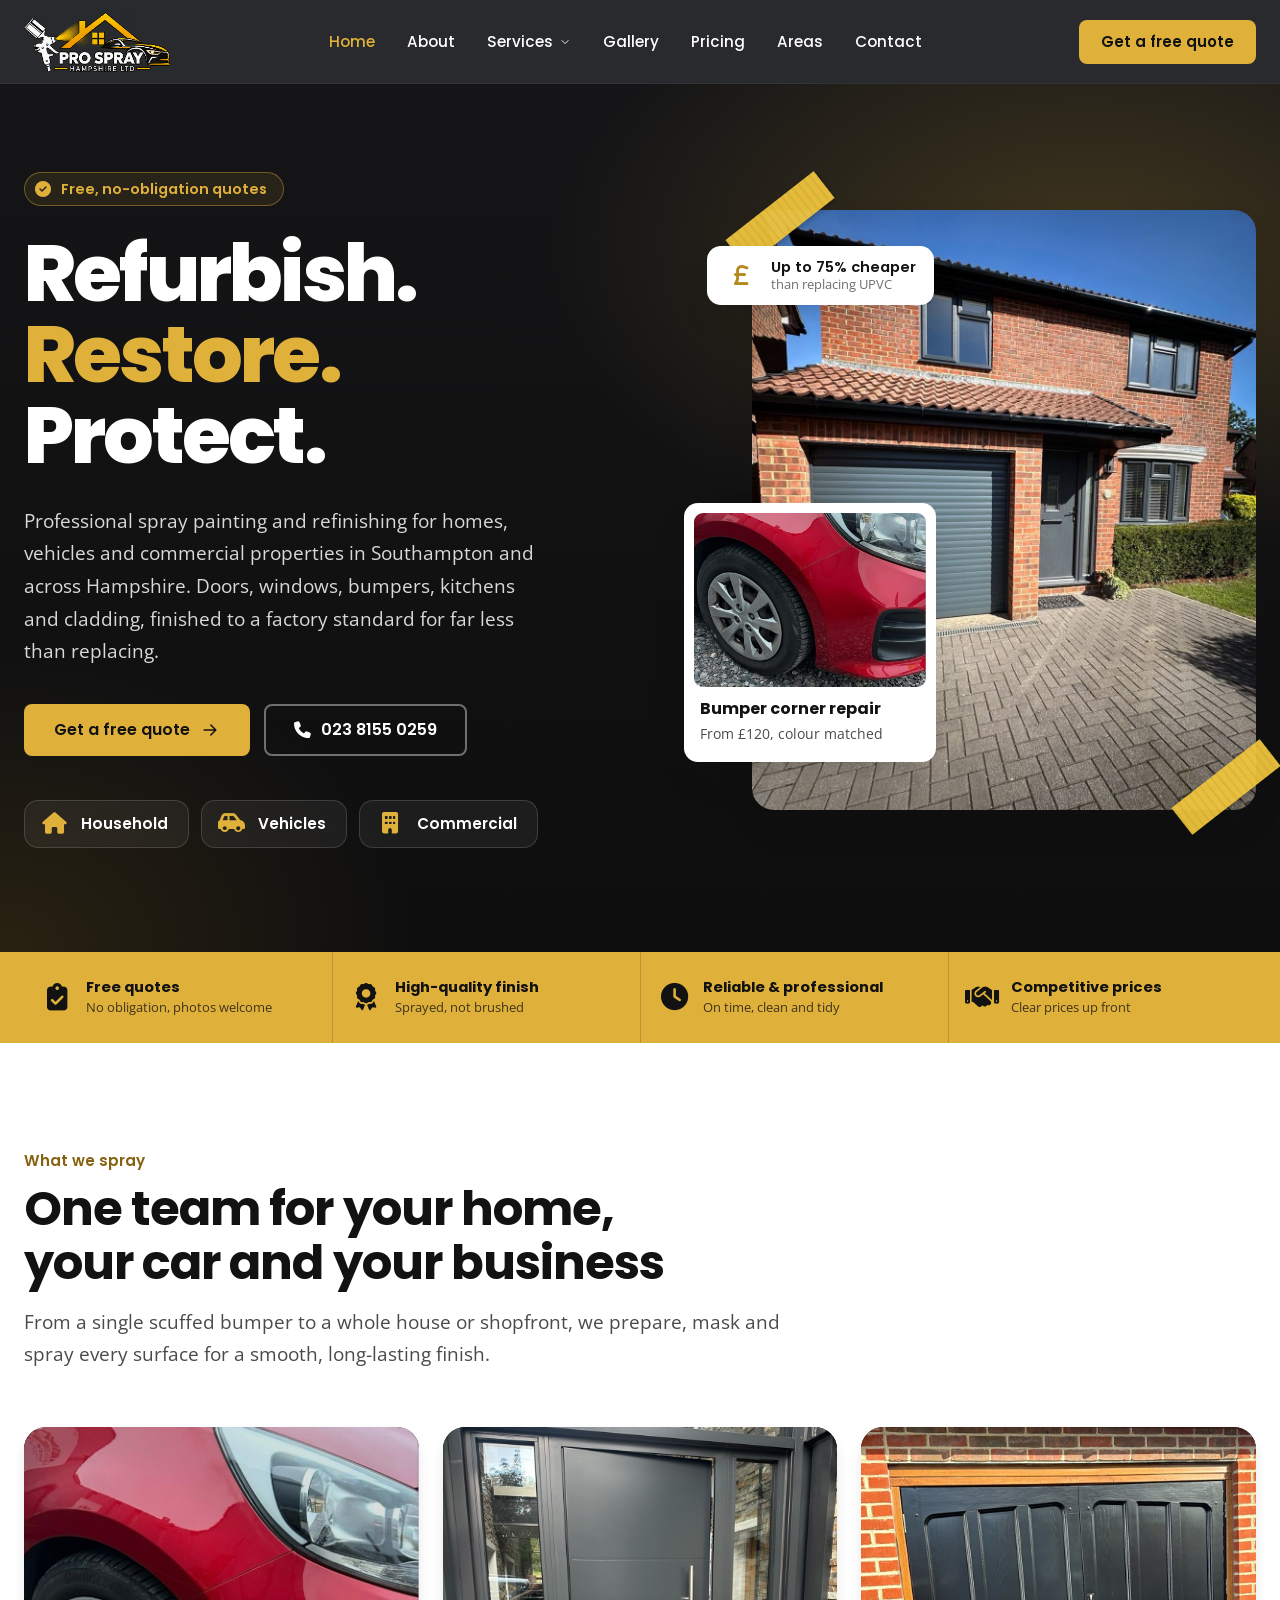
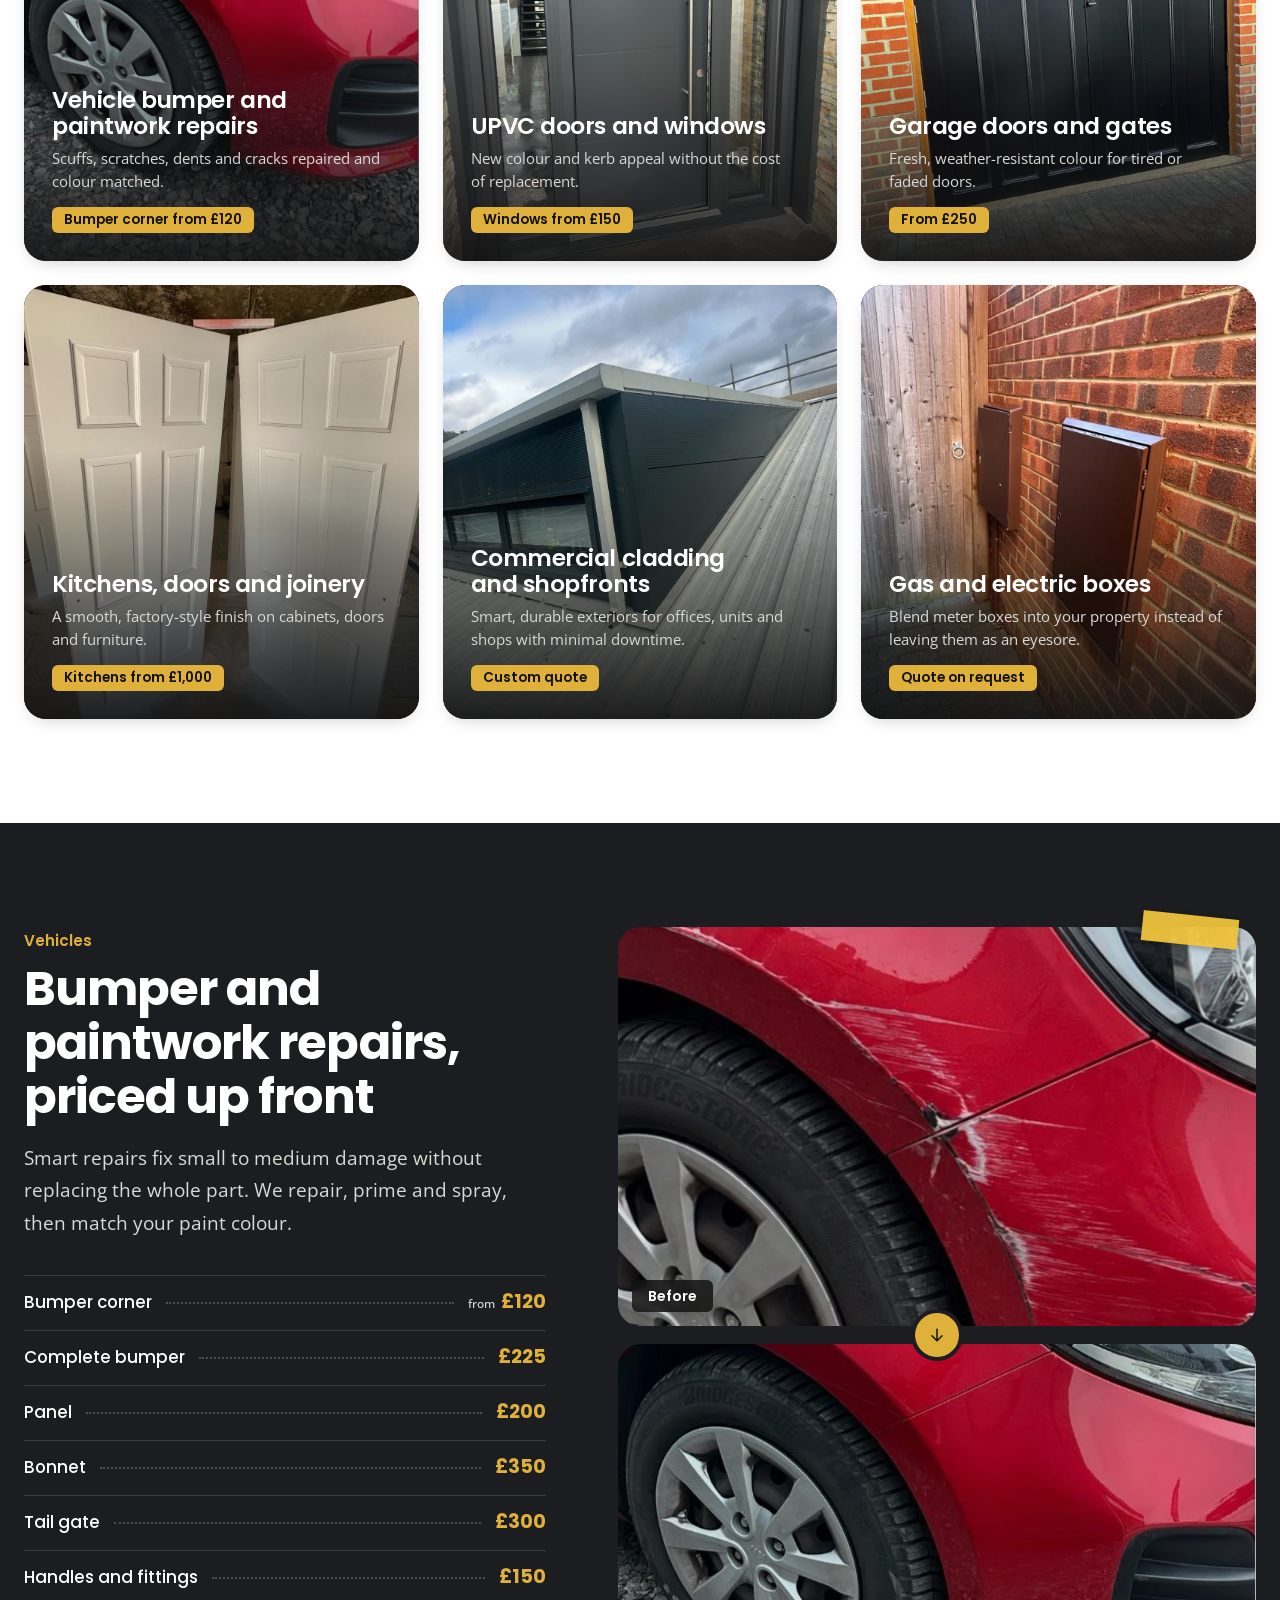
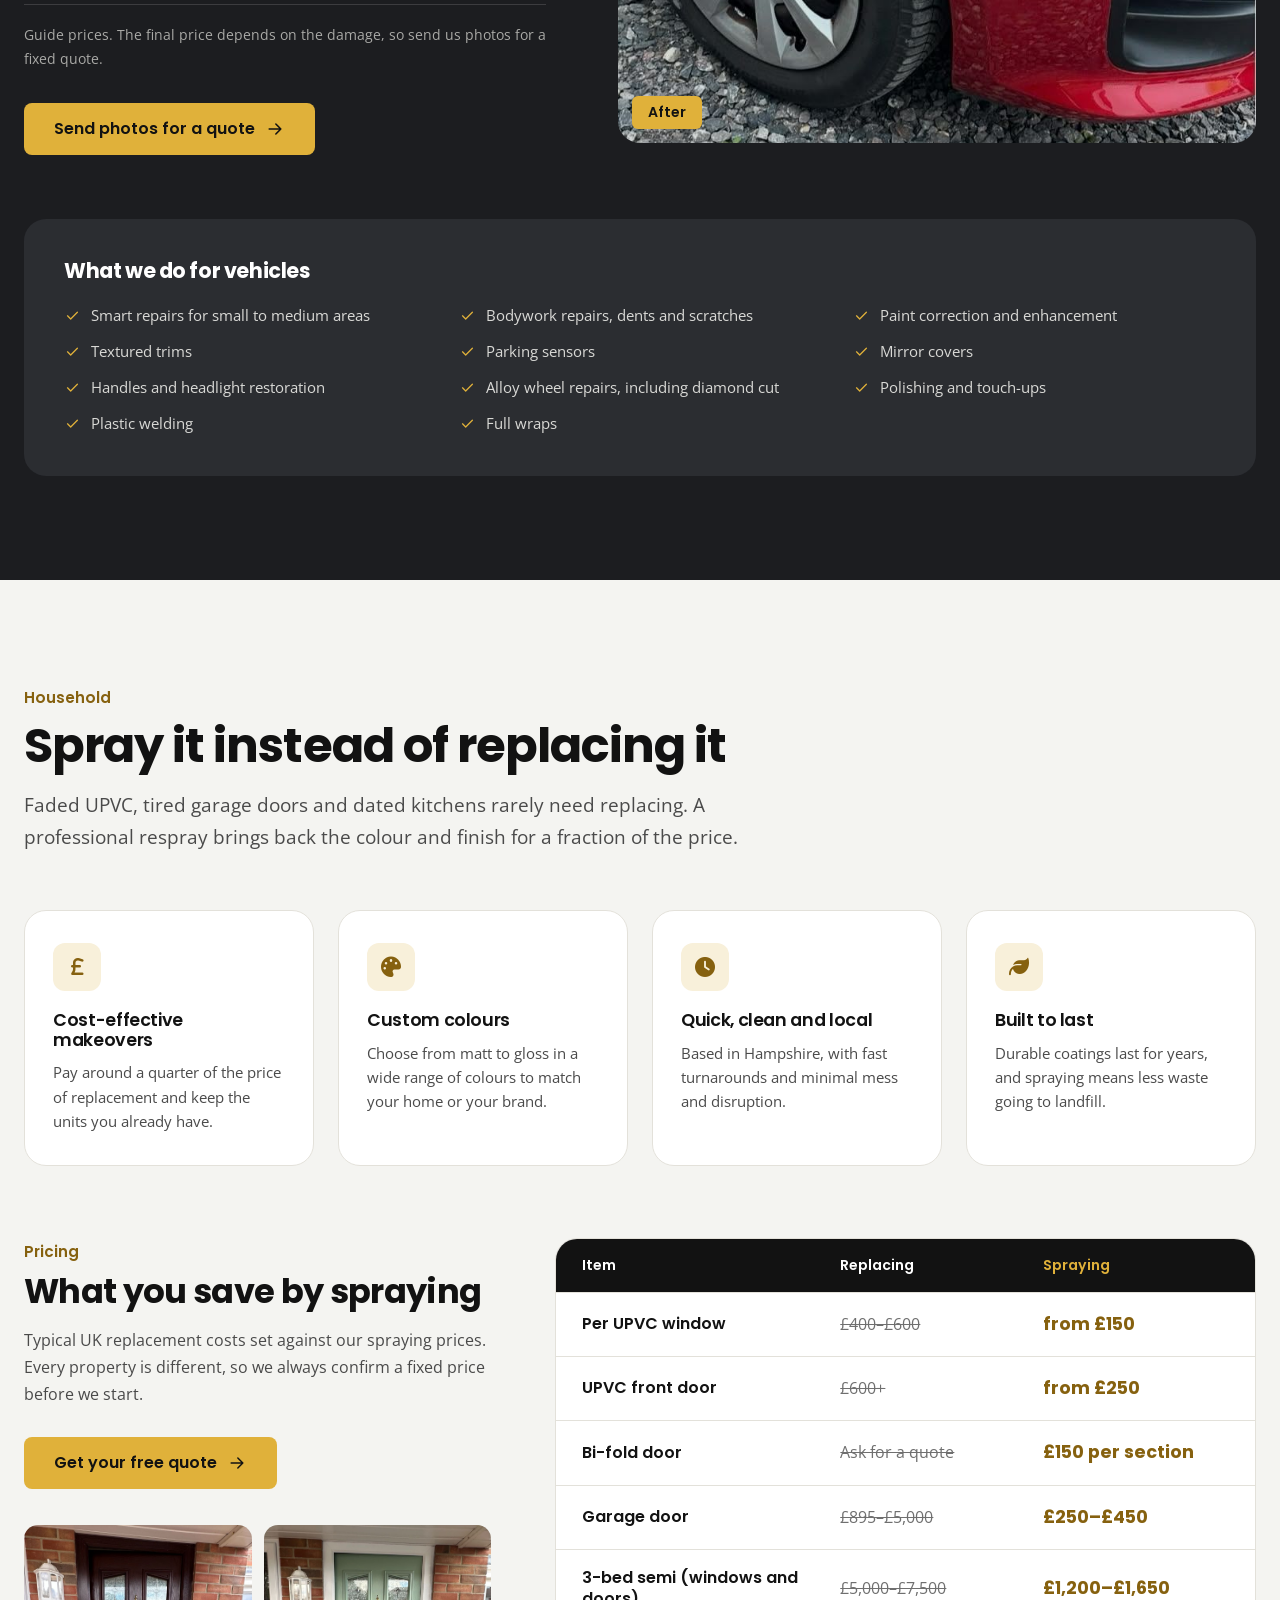
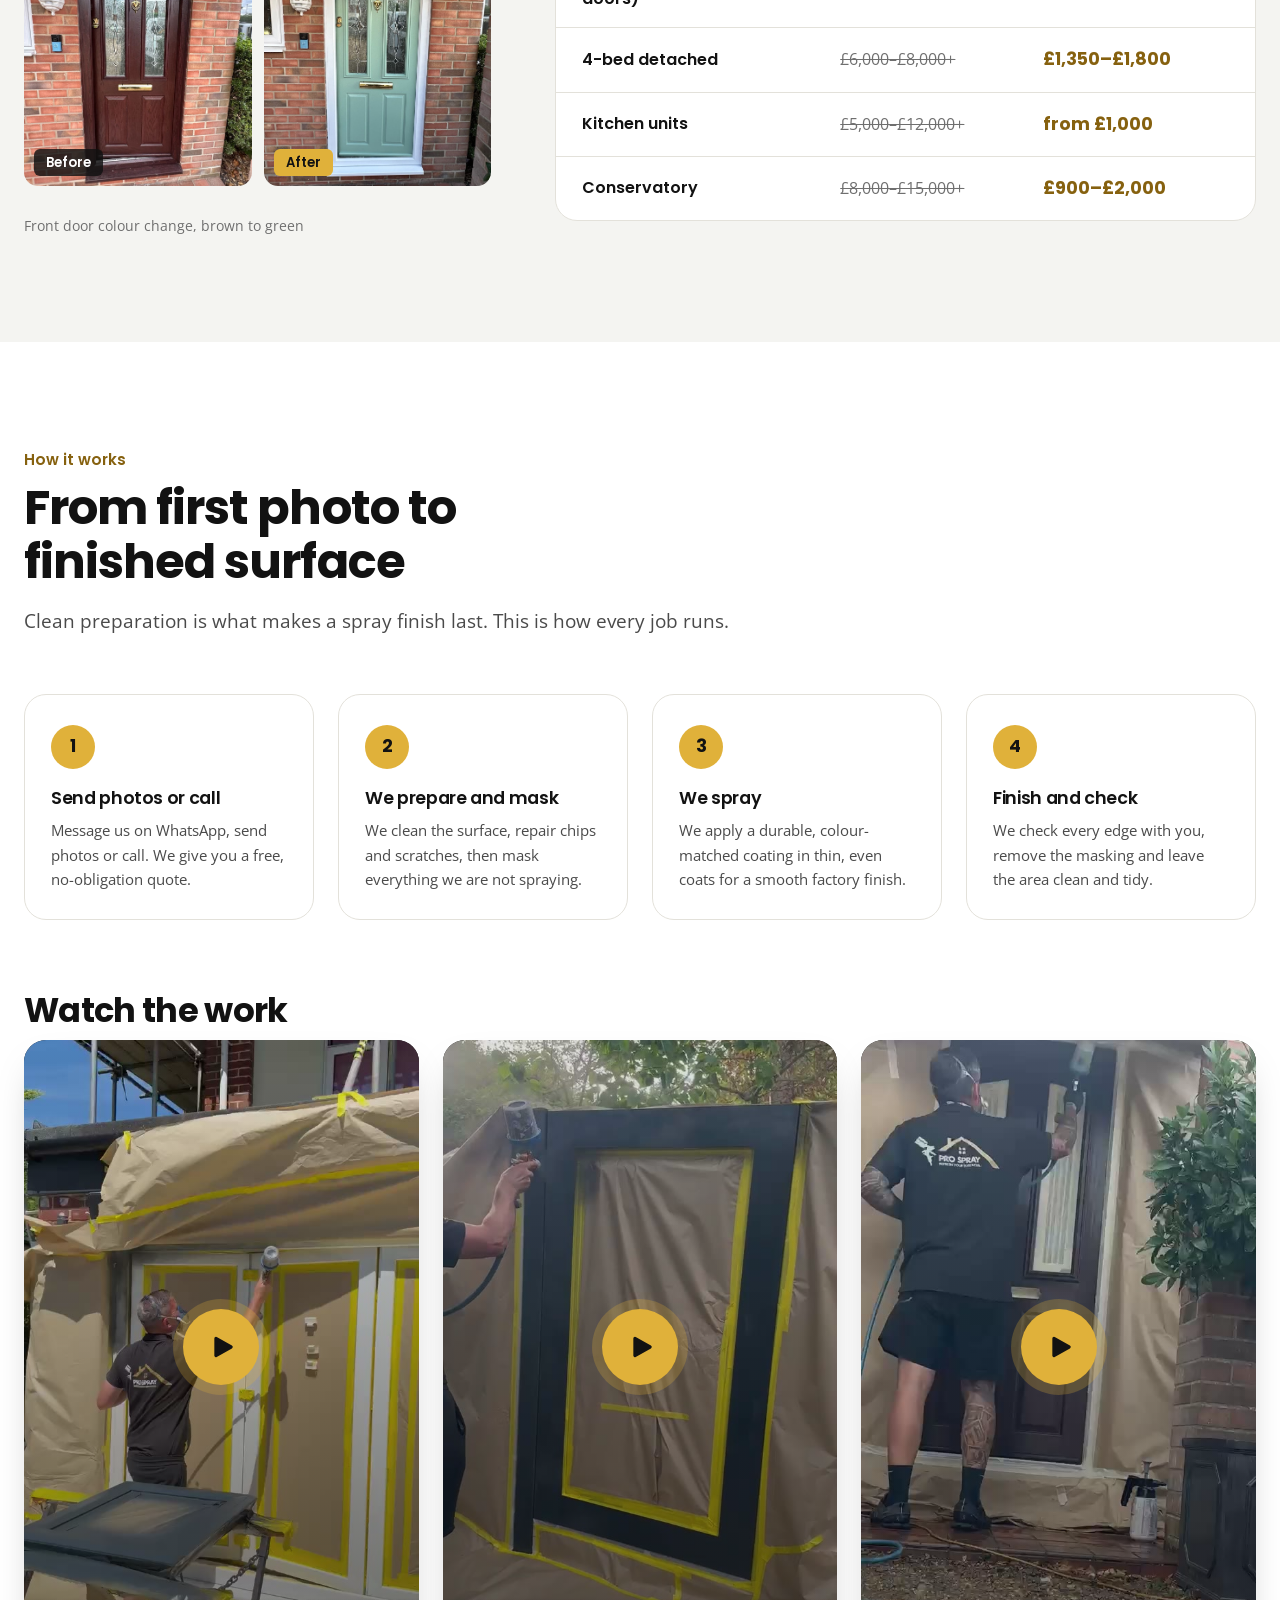
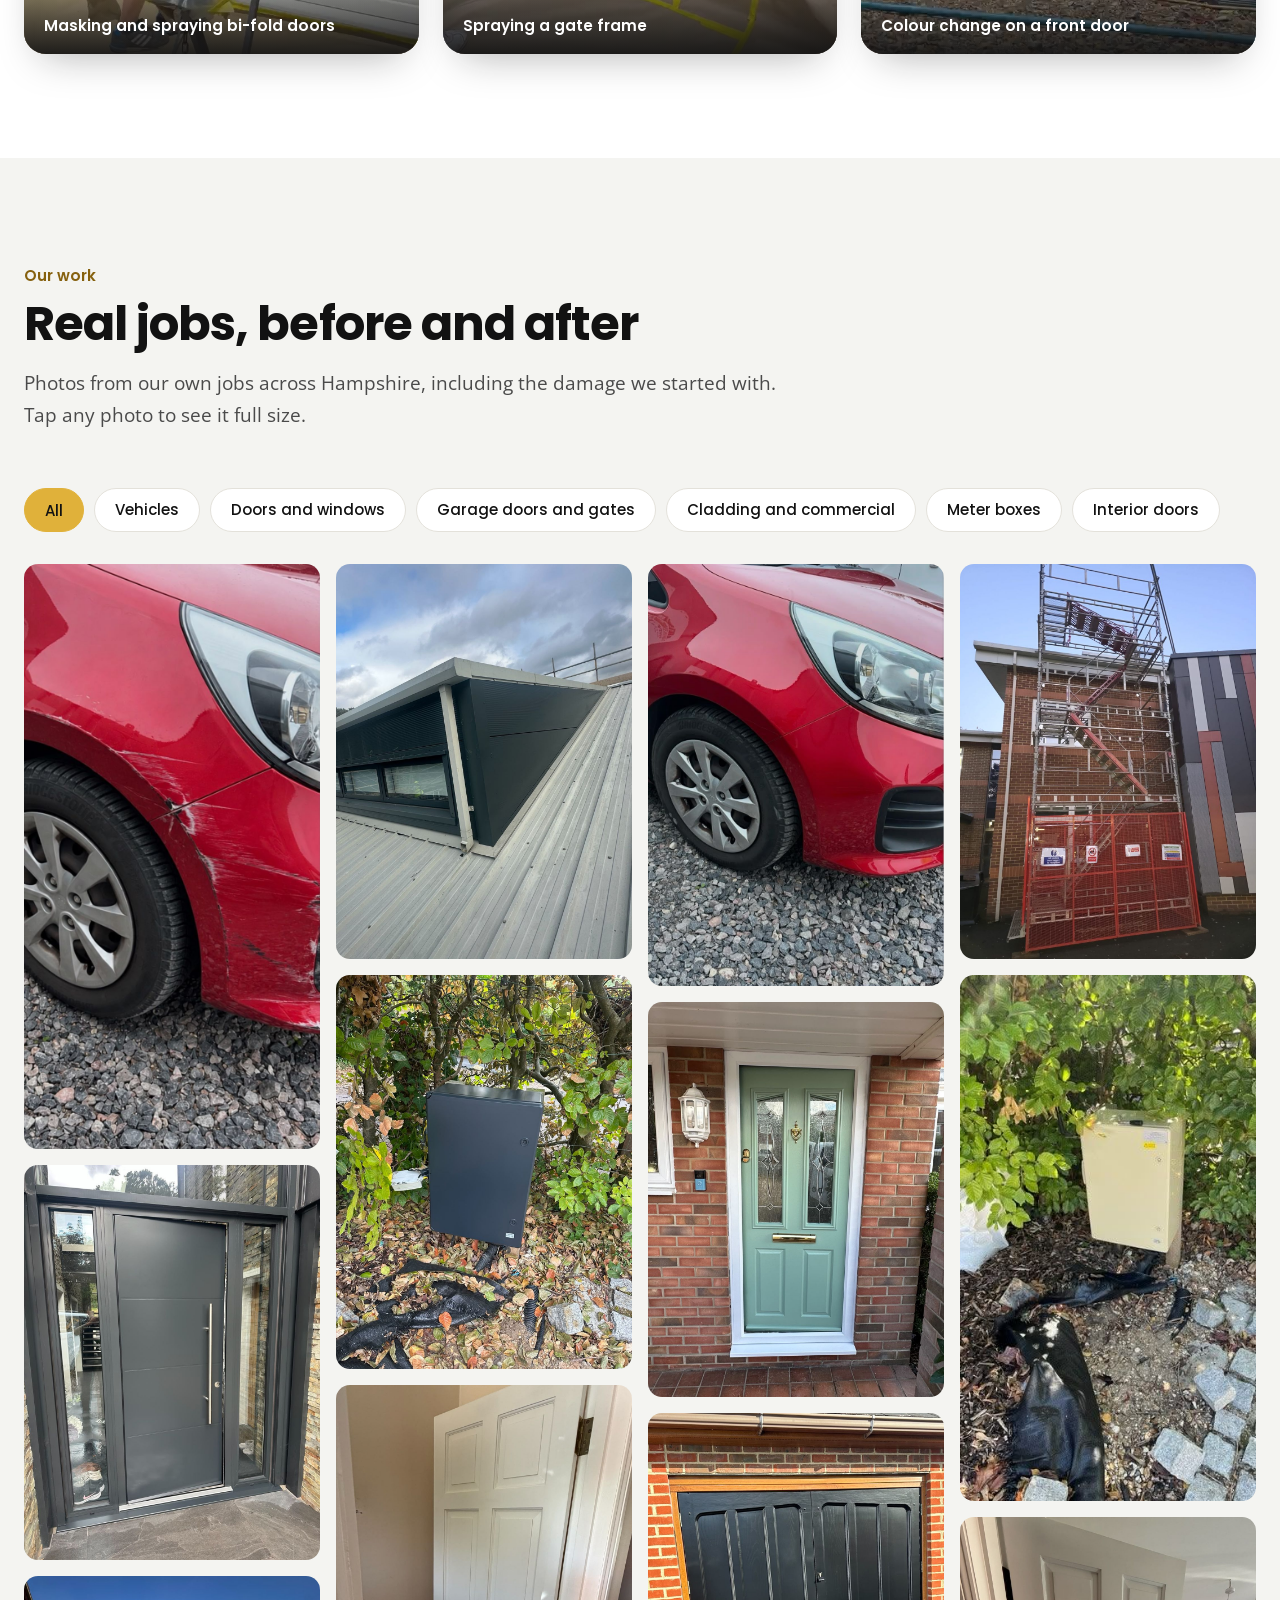
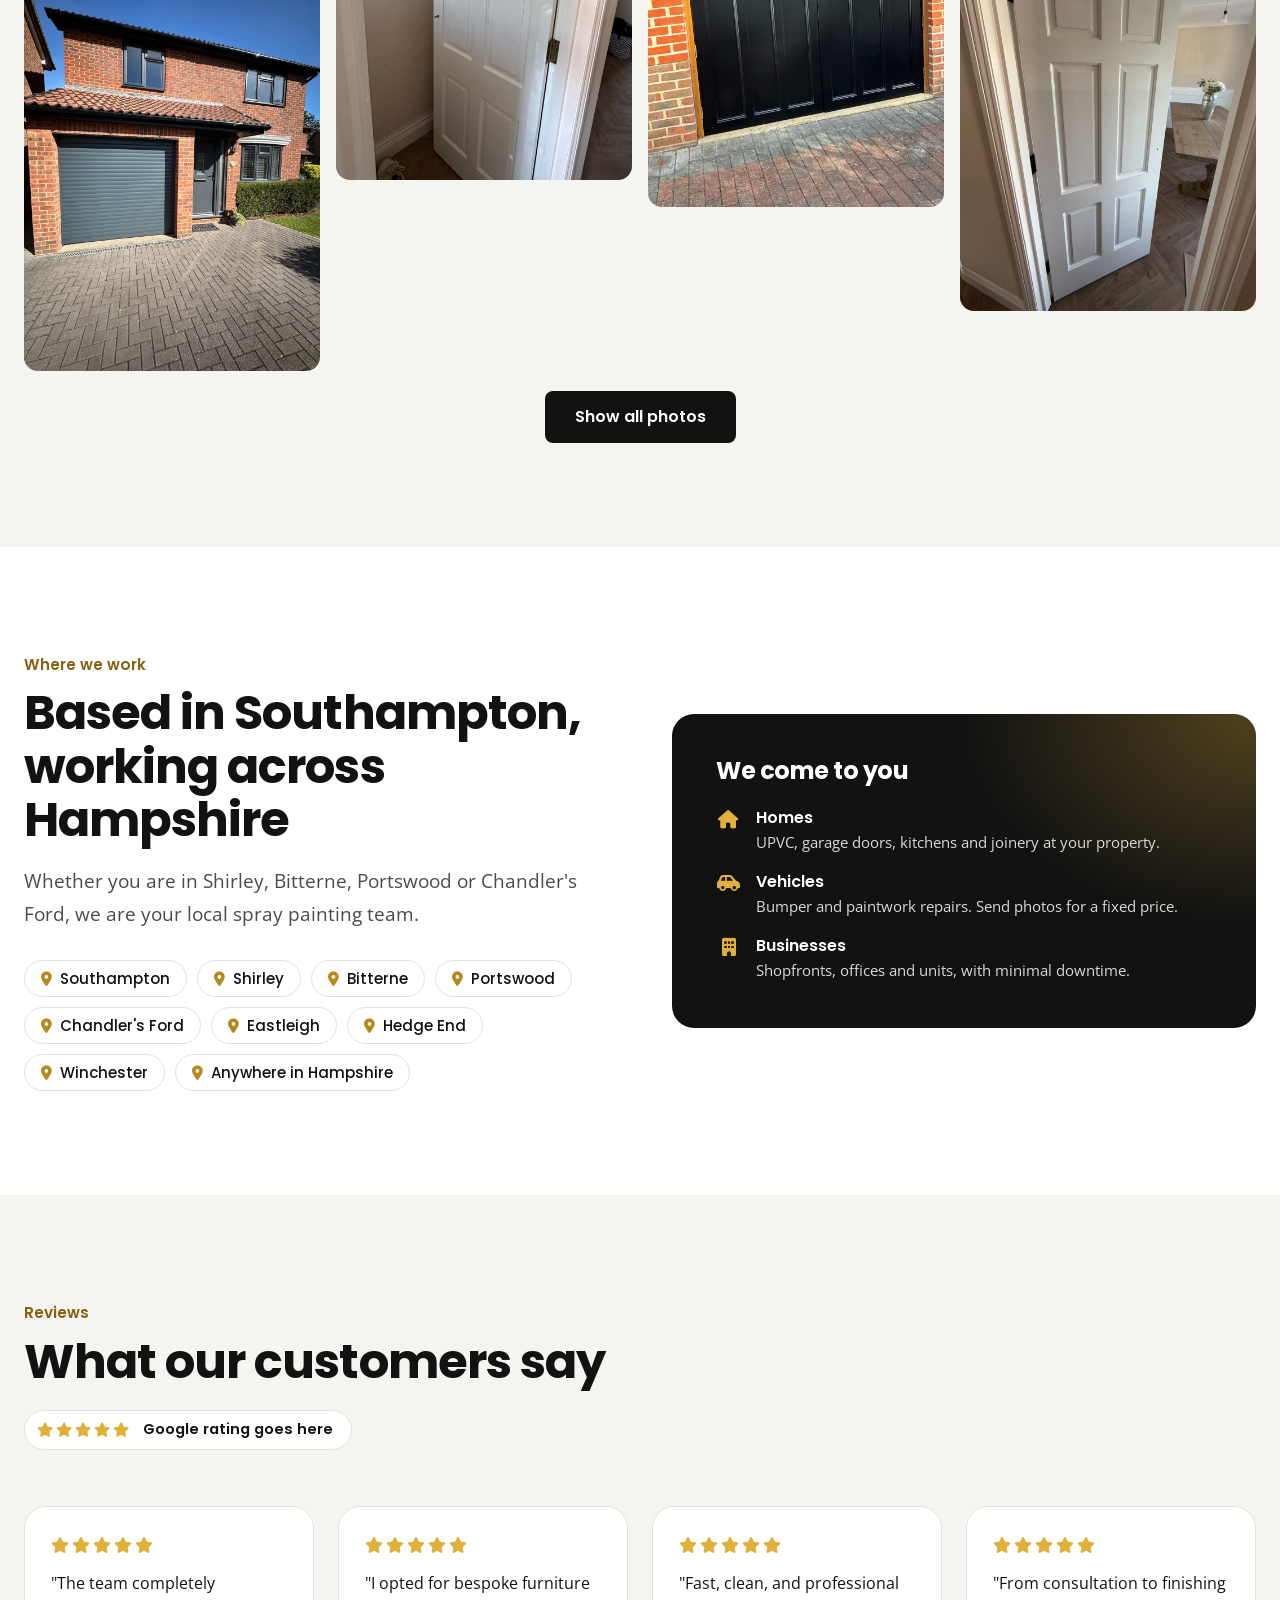
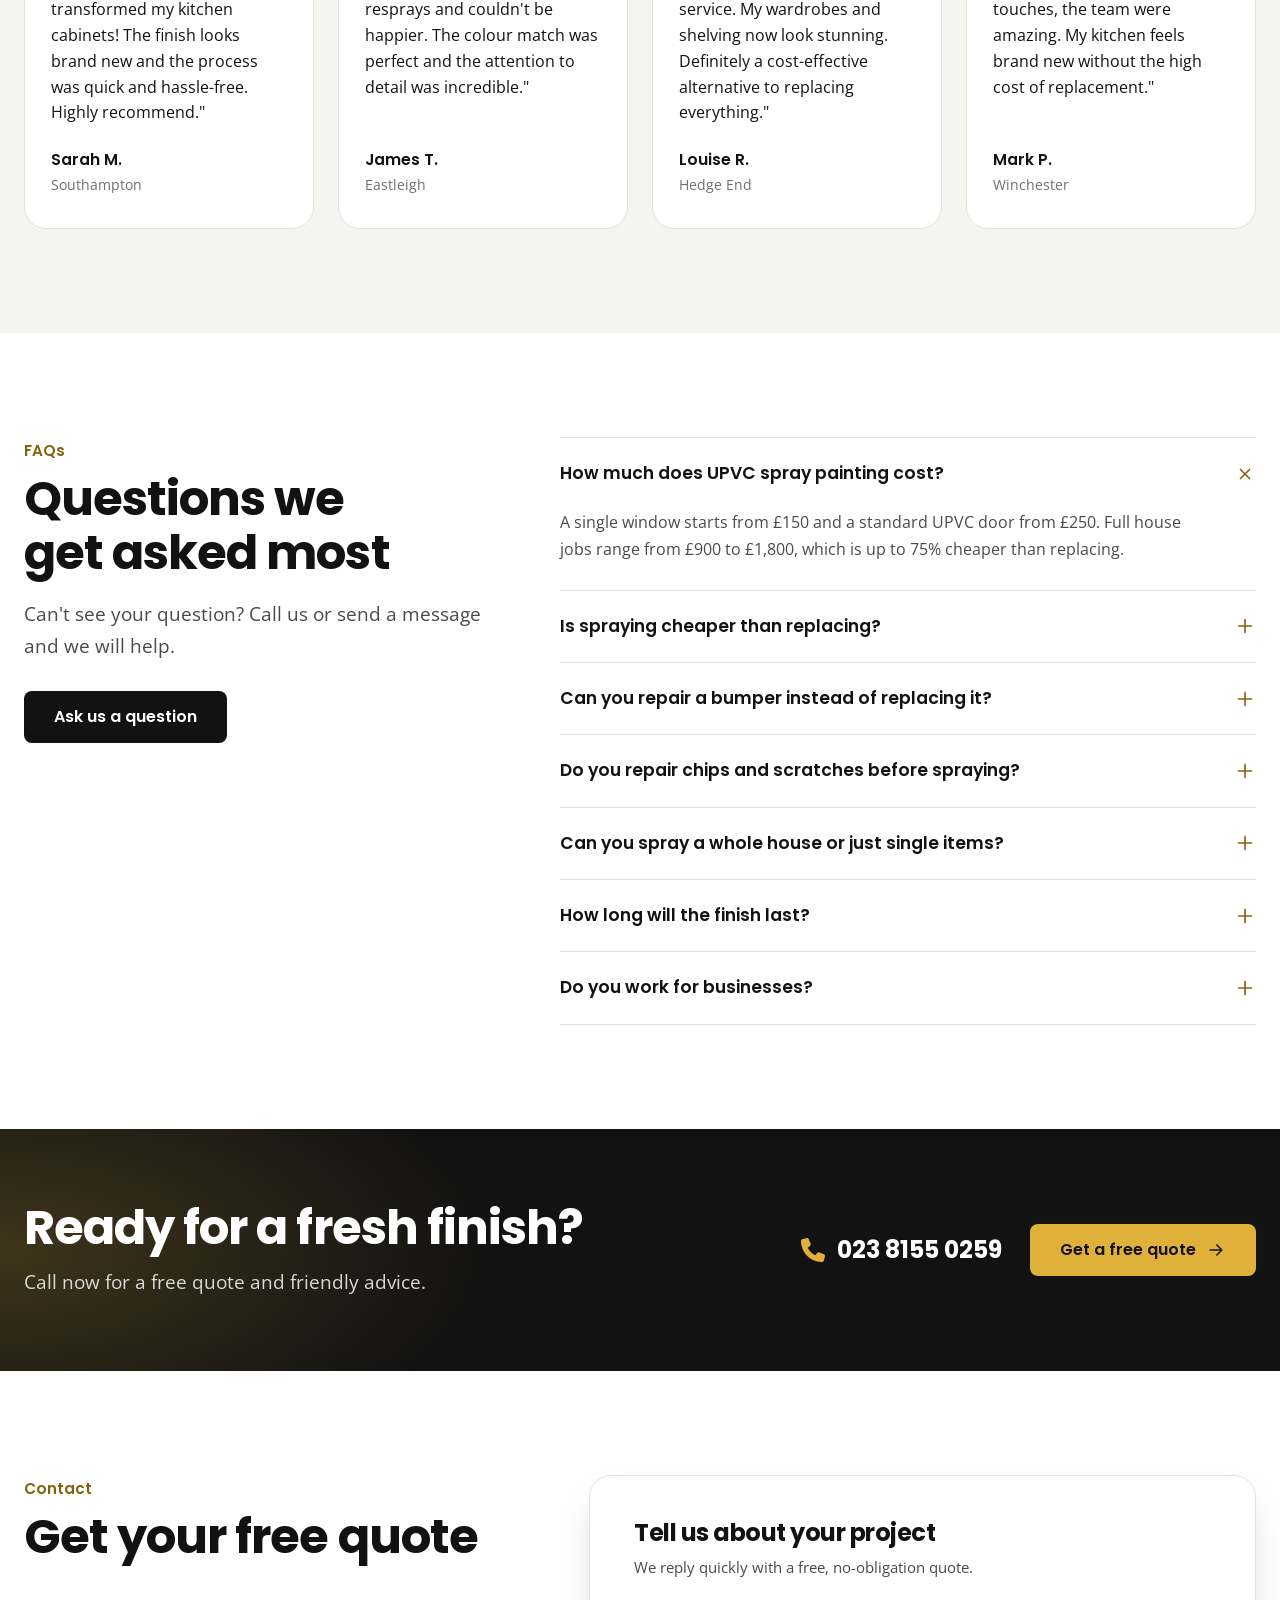
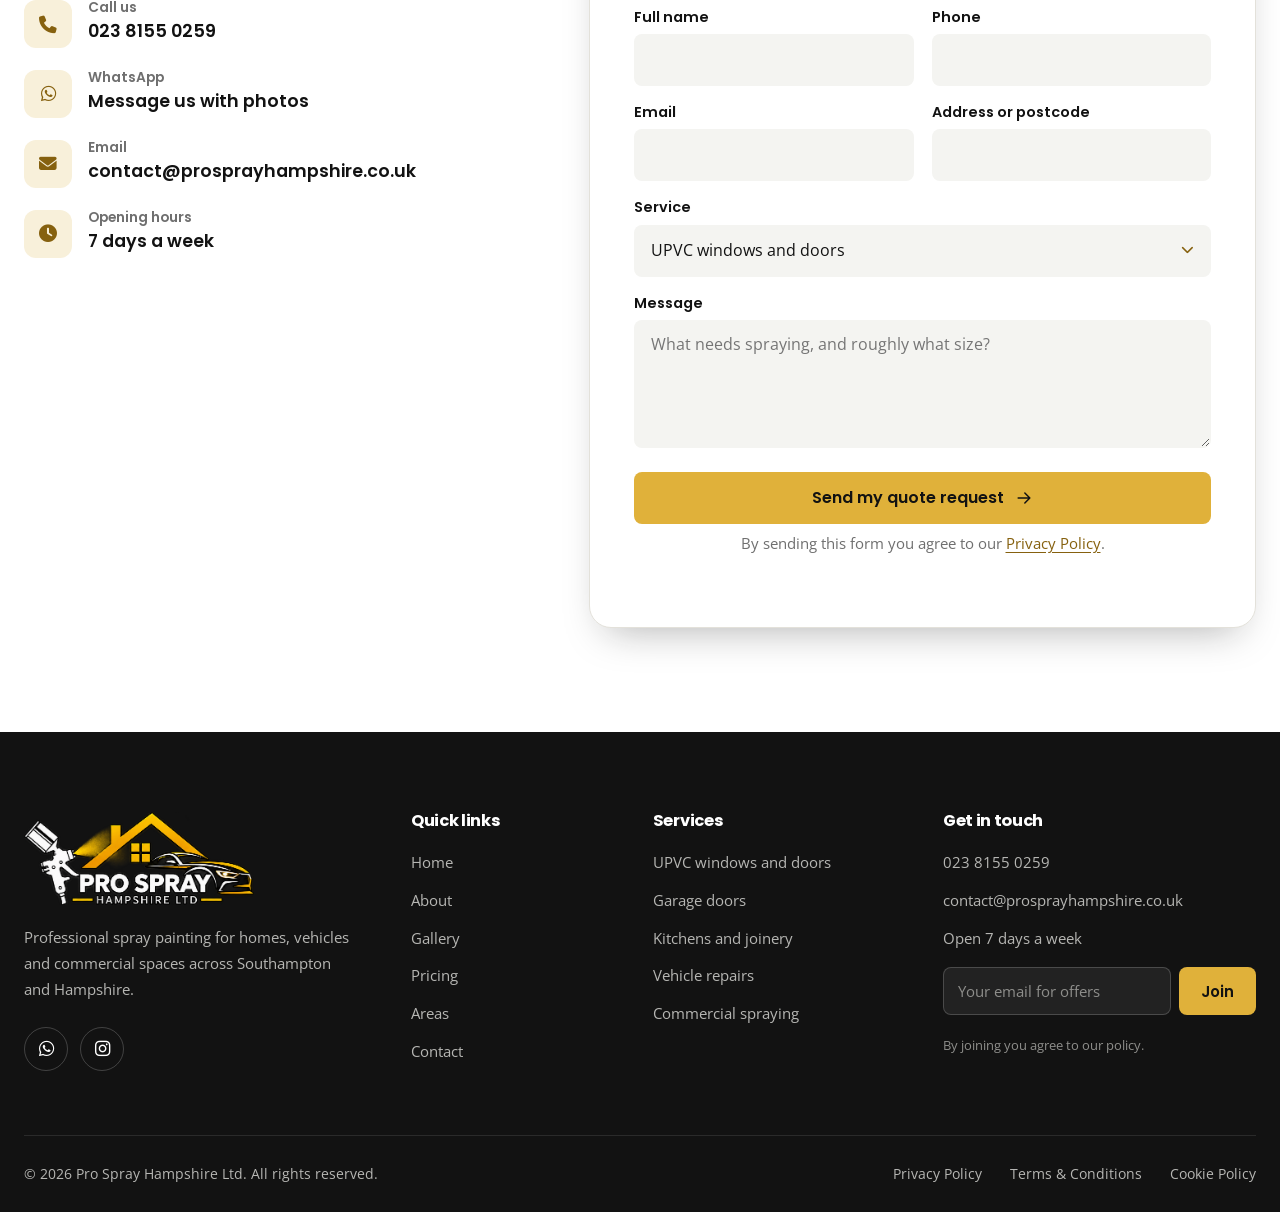
==== commit aa0a7512: "Use the client's WhatsApp and Instagram links Co-Authored-By: Claude Sonnet 5.5 <noreply@anthropic.c" ====
--- a/index.html
+++ b/index.html
@@ -10,7 +10,7 @@
 <link rel="preconnect" href="https://fonts.gstatic.com" crossorigin>
 <link href="https://fonts.googleapis.com/css2?family=Open+Sans:wght@400;600&amp;family=Poppins:ital,wght@0,500;0,600;0,700;0,800;1,500&amp;display=swap" rel="stylesheet">
 <link rel="stylesheet" href="https://cdnjs.cloudflare.com/ajax/libs/font-awesome/6.5.1/css/all.min.css" crossorigin="anonymous" referrerpolicy="no-referrer">
-<link rel="stylesheet" href="assets/css/style.css?v=30">
+<link rel="stylesheet" href="assets/css/style.css?v=31">
 </head>
 <body>
 
@@ -418,7 +418,7 @@
       <h2>Get your free quote</h2>
       <ul class="contact__list" data-anim="fadeInUp">
         <li><i class="fa-solid fa-phone ico-fa" aria-hidden="true"></i><div><b>Call us</b><a href="tel:02381550259">023 8155 0259</a></div></li>
-        <li><i class="fa-brands fa-whatsapp ico-fa" aria-hidden="true"></i><div><b>WhatsApp</b><a href="#">Message us with photos</a></div></li>
+        <li><i class="fa-brands fa-whatsapp ico-fa" aria-hidden="true"></i><div><b>WhatsApp</b><a href="https://wa.me/message/YFLSQCJDORH6G1" target="_blank" rel="noopener">Message us with photos</a></div></li>
         <li><i class="fa-solid fa-envelope ico-fa" aria-hidden="true"></i><div><b>Email</b><a href="mailto:contact@prosprayhampshire.co.uk">contact@prosprayhampshire.co.uk</a></div></li>
         <li><i class="fa-solid fa-clock ico-fa" aria-hidden="true"></i><div><b>Opening hours</b><span class="v">7 days a week</span></div></li>
       </ul>
@@ -461,8 +461,8 @@
         <span class="logo-crop logo-crop--foot"><img src="assets/img/logo-glossy.png" width="1254" height="1254" alt="Pro Spray Hampshire Ltd" loading="lazy"></span>
         <p>Professional spray painting for homes, vehicles and commercial spaces across Southampton and Hampshire.</p>
         <div class="social">
-          <a href="#" aria-label="WhatsApp"><i class="fa-brands fa-whatsapp ico-fa" aria-hidden="true"></i></a>
-          <a href="#" aria-label="Instagram"><i class="fa-brands fa-instagram ico-fa" aria-hidden="true"></i></a>
+          <a href="https://wa.me/message/YFLSQCJDORH6G1" target="_blank" rel="noopener" aria-label="WhatsApp"><i class="fa-brands fa-whatsapp ico-fa" aria-hidden="true"></i></a>
+          <a href="https://www.instagram.com/prosprayhampshire/" target="_blank" rel="noopener" aria-label="Instagram"><i class="fa-brands fa-instagram ico-fa" aria-hidden="true"></i></a>
         </div>
       </div>
       <div>
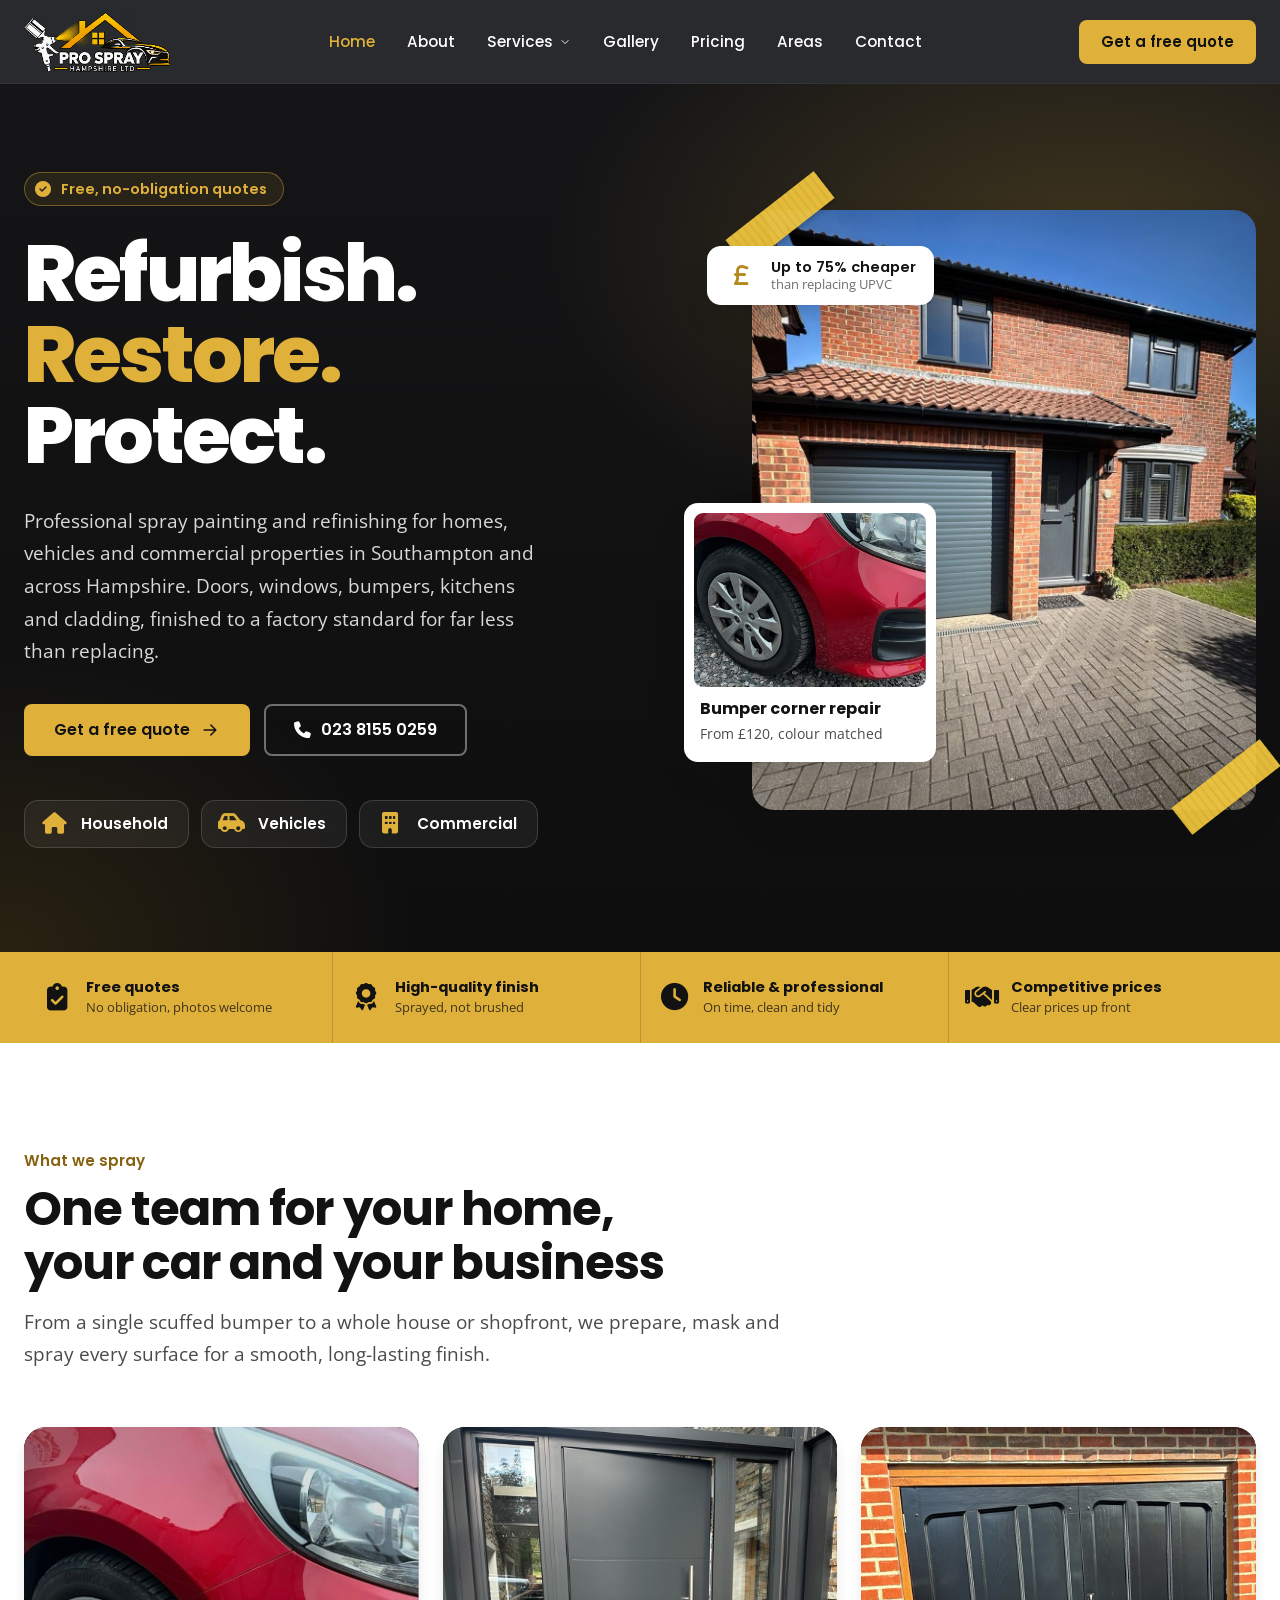
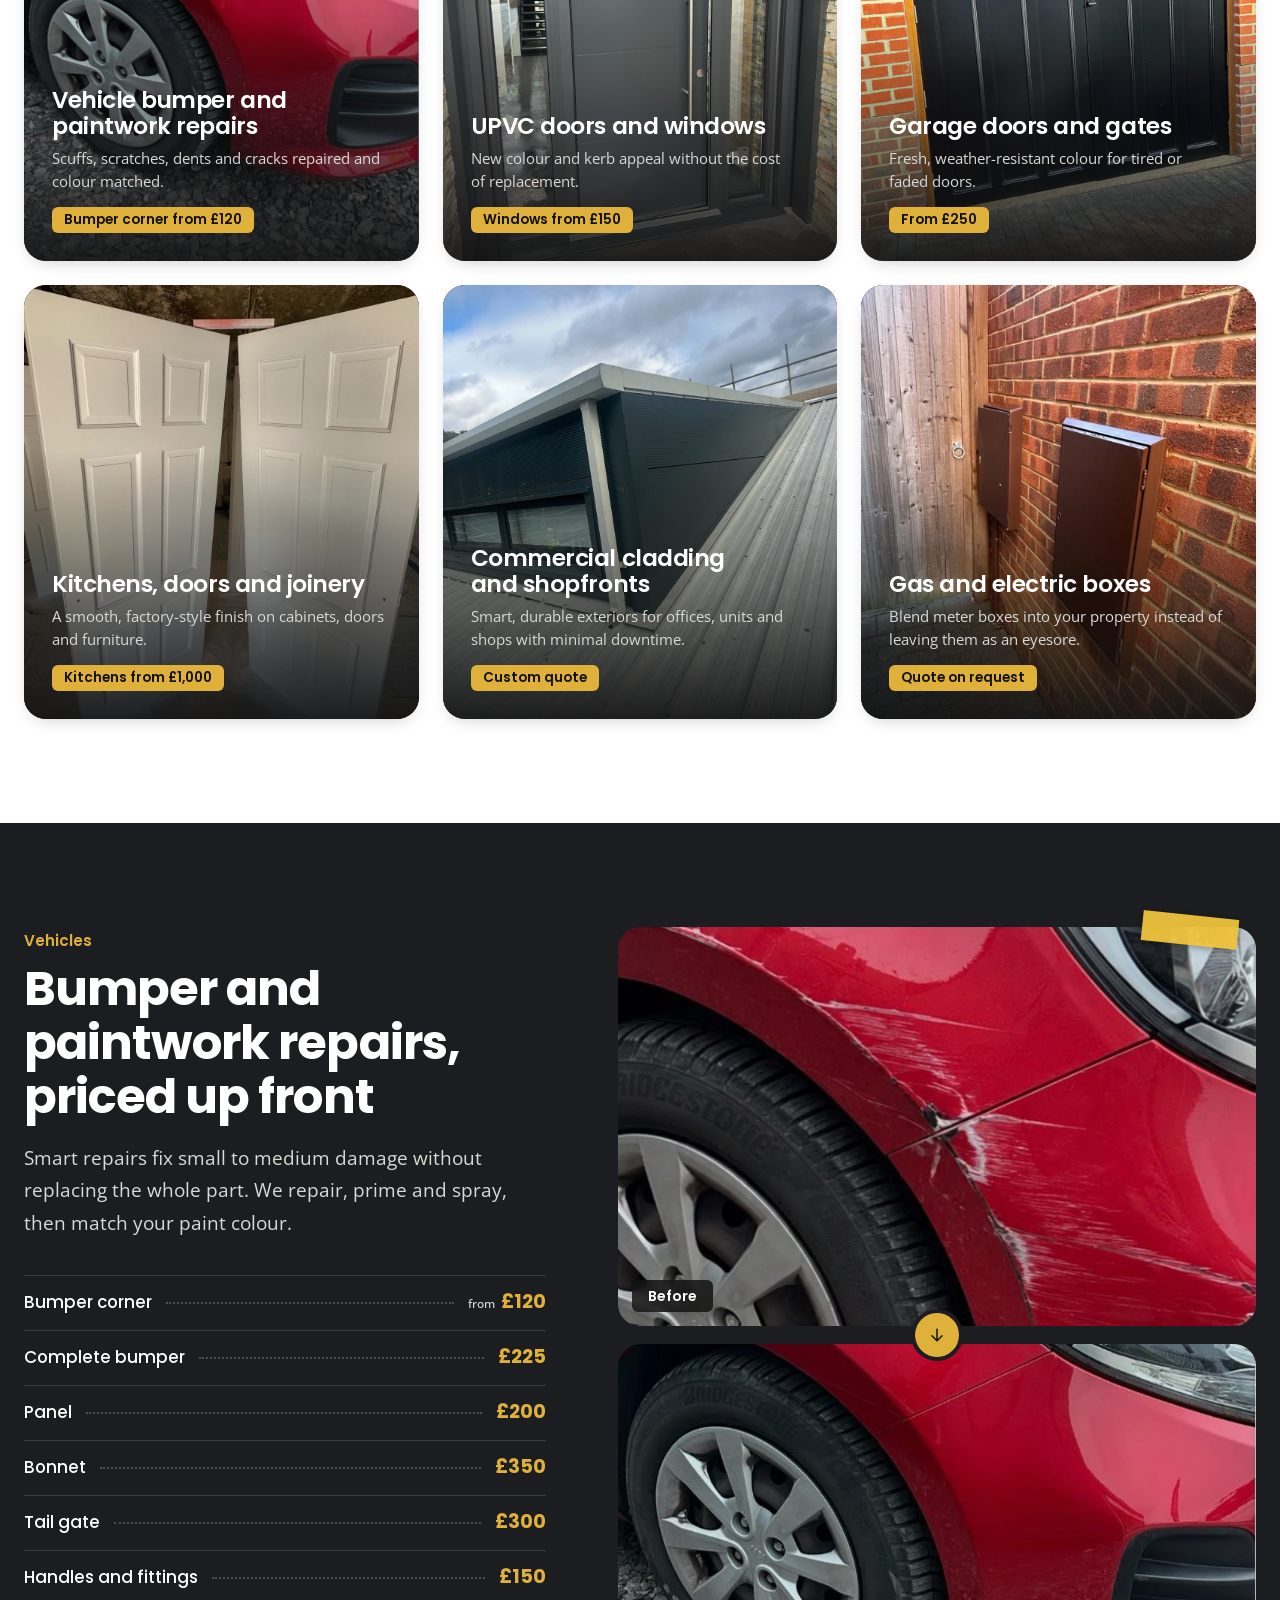
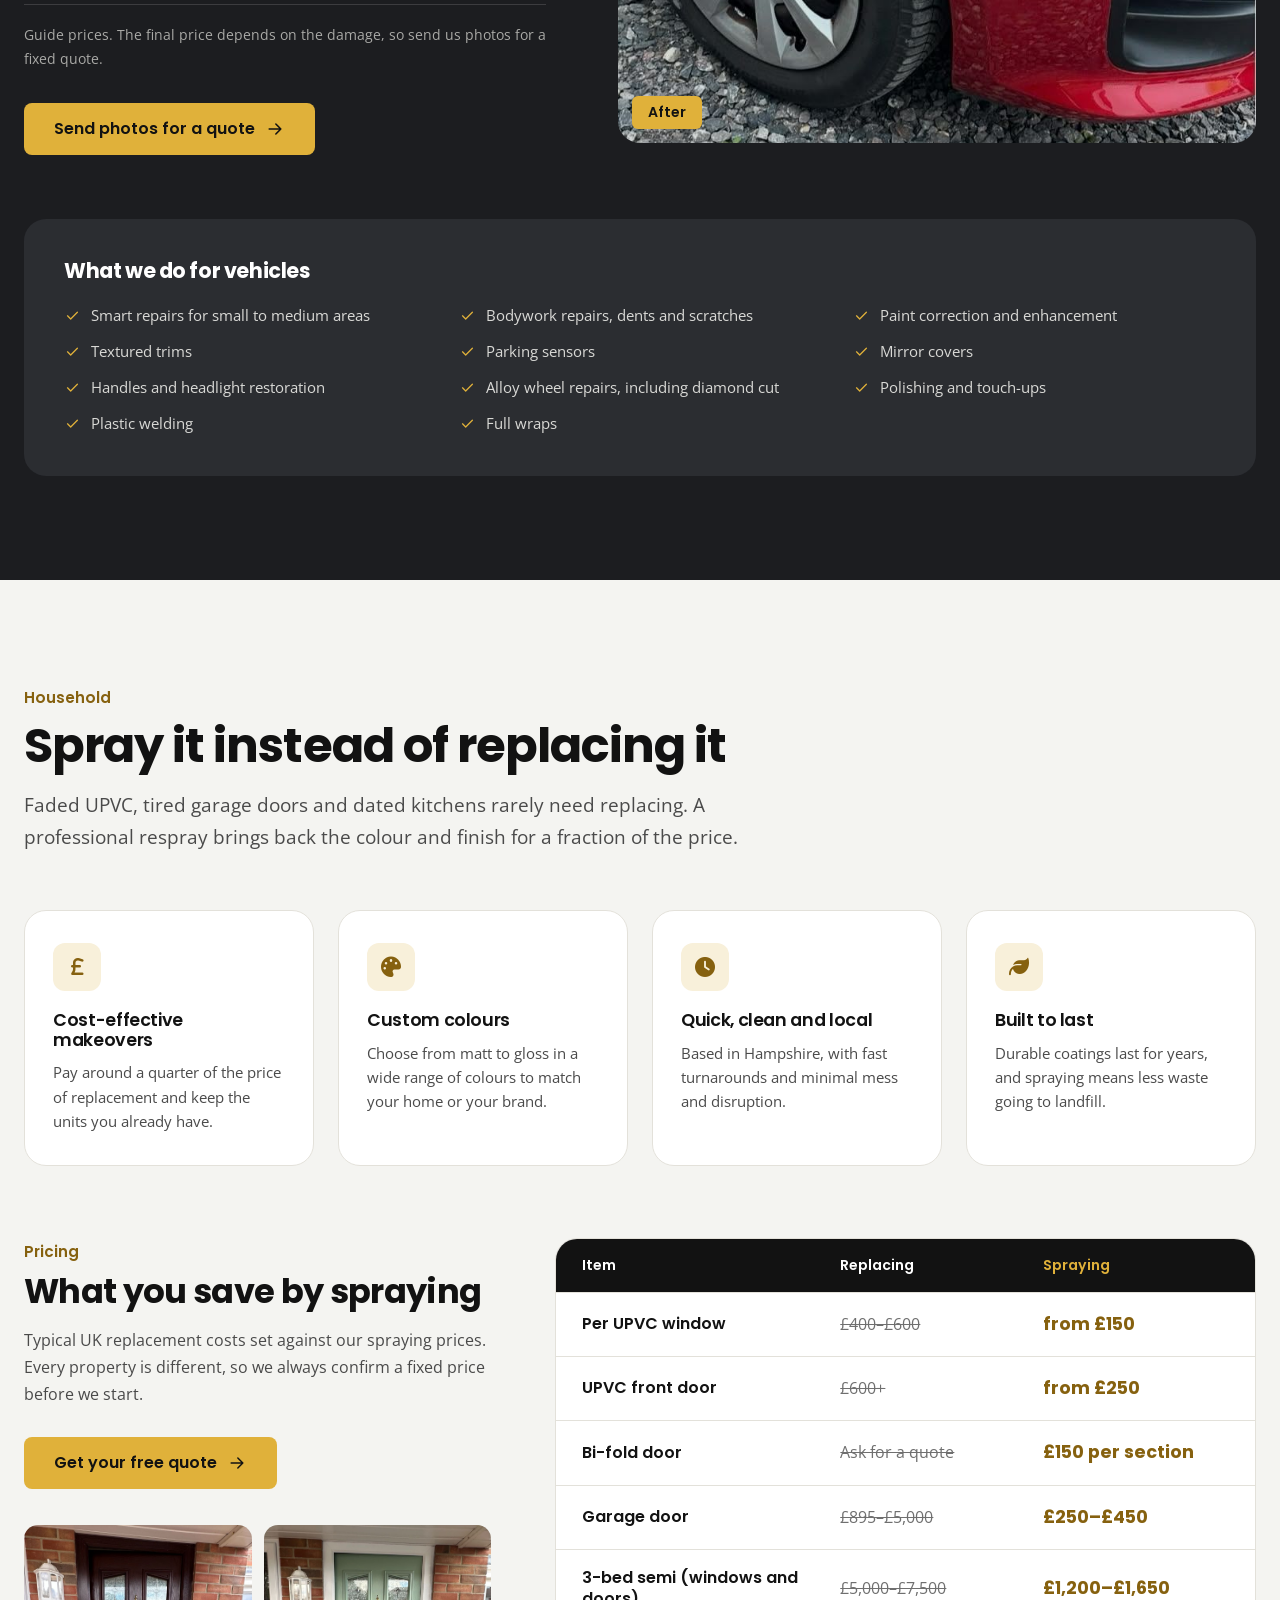
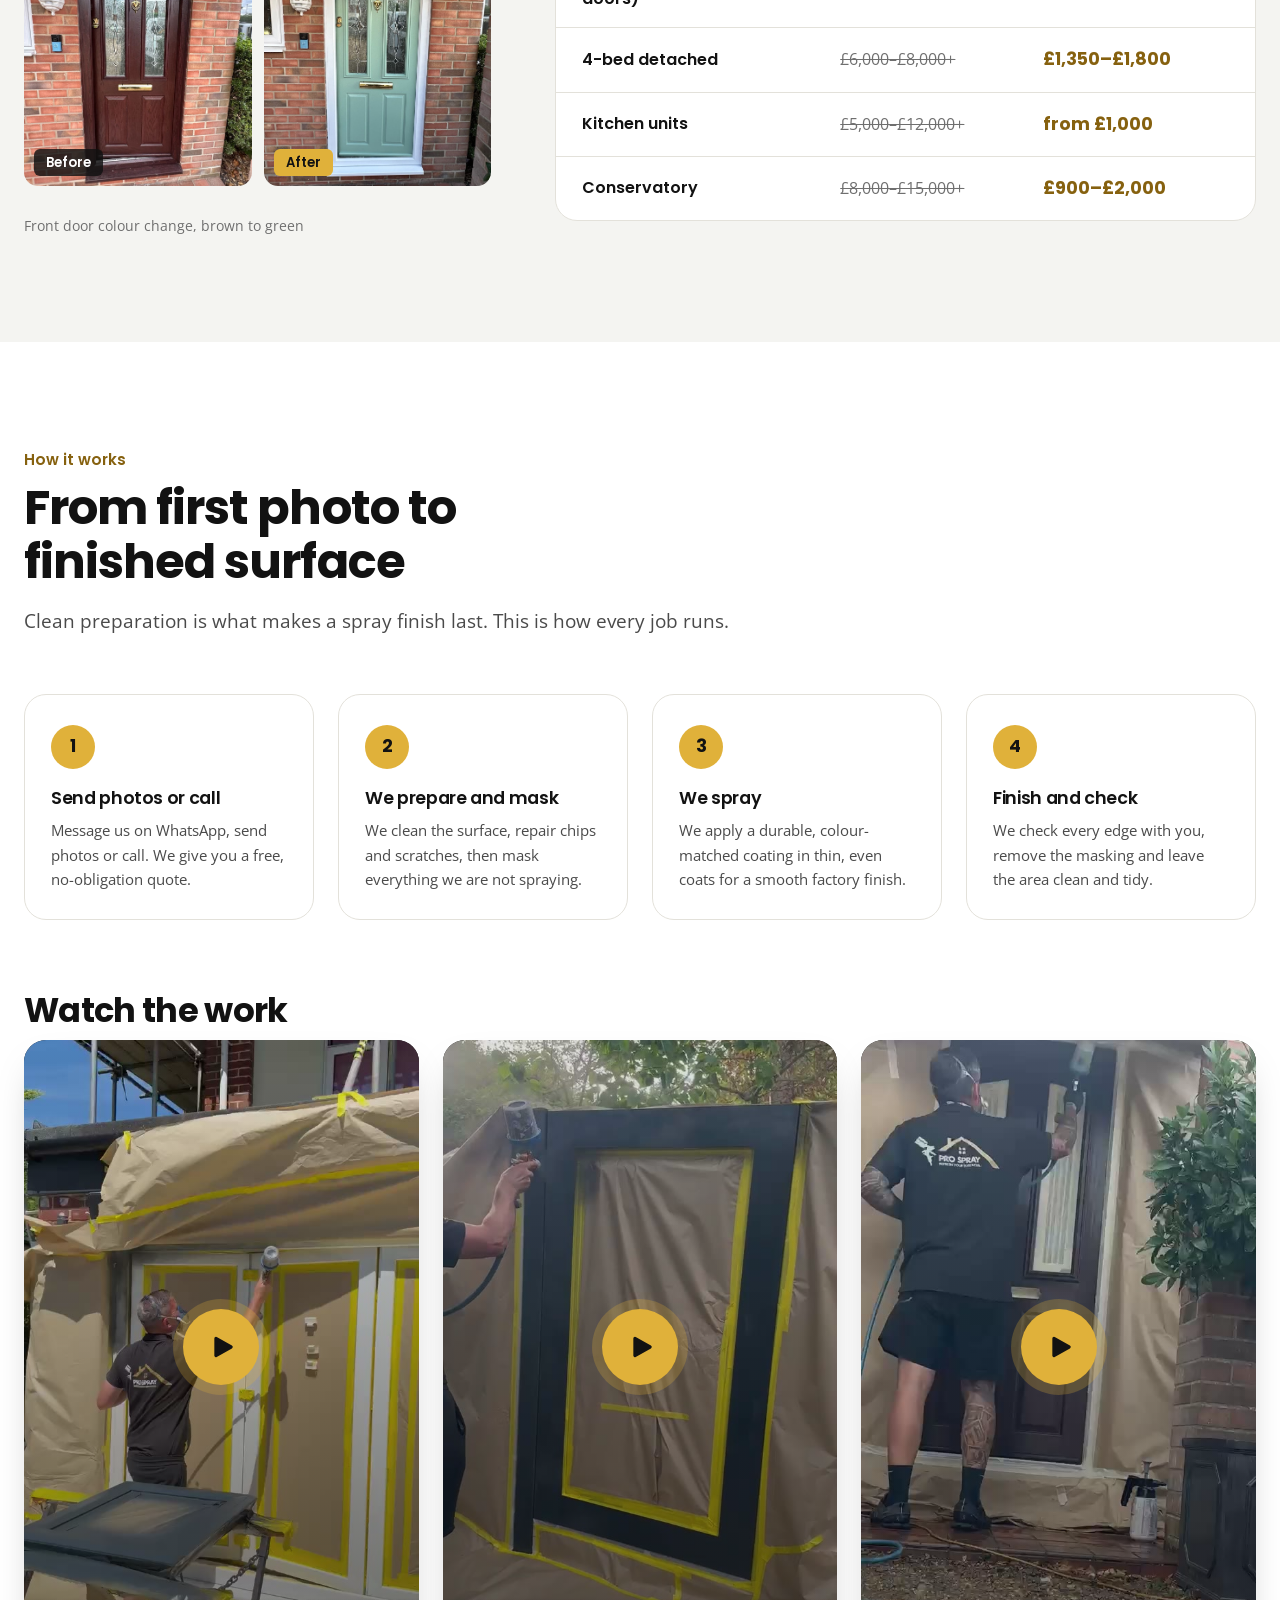
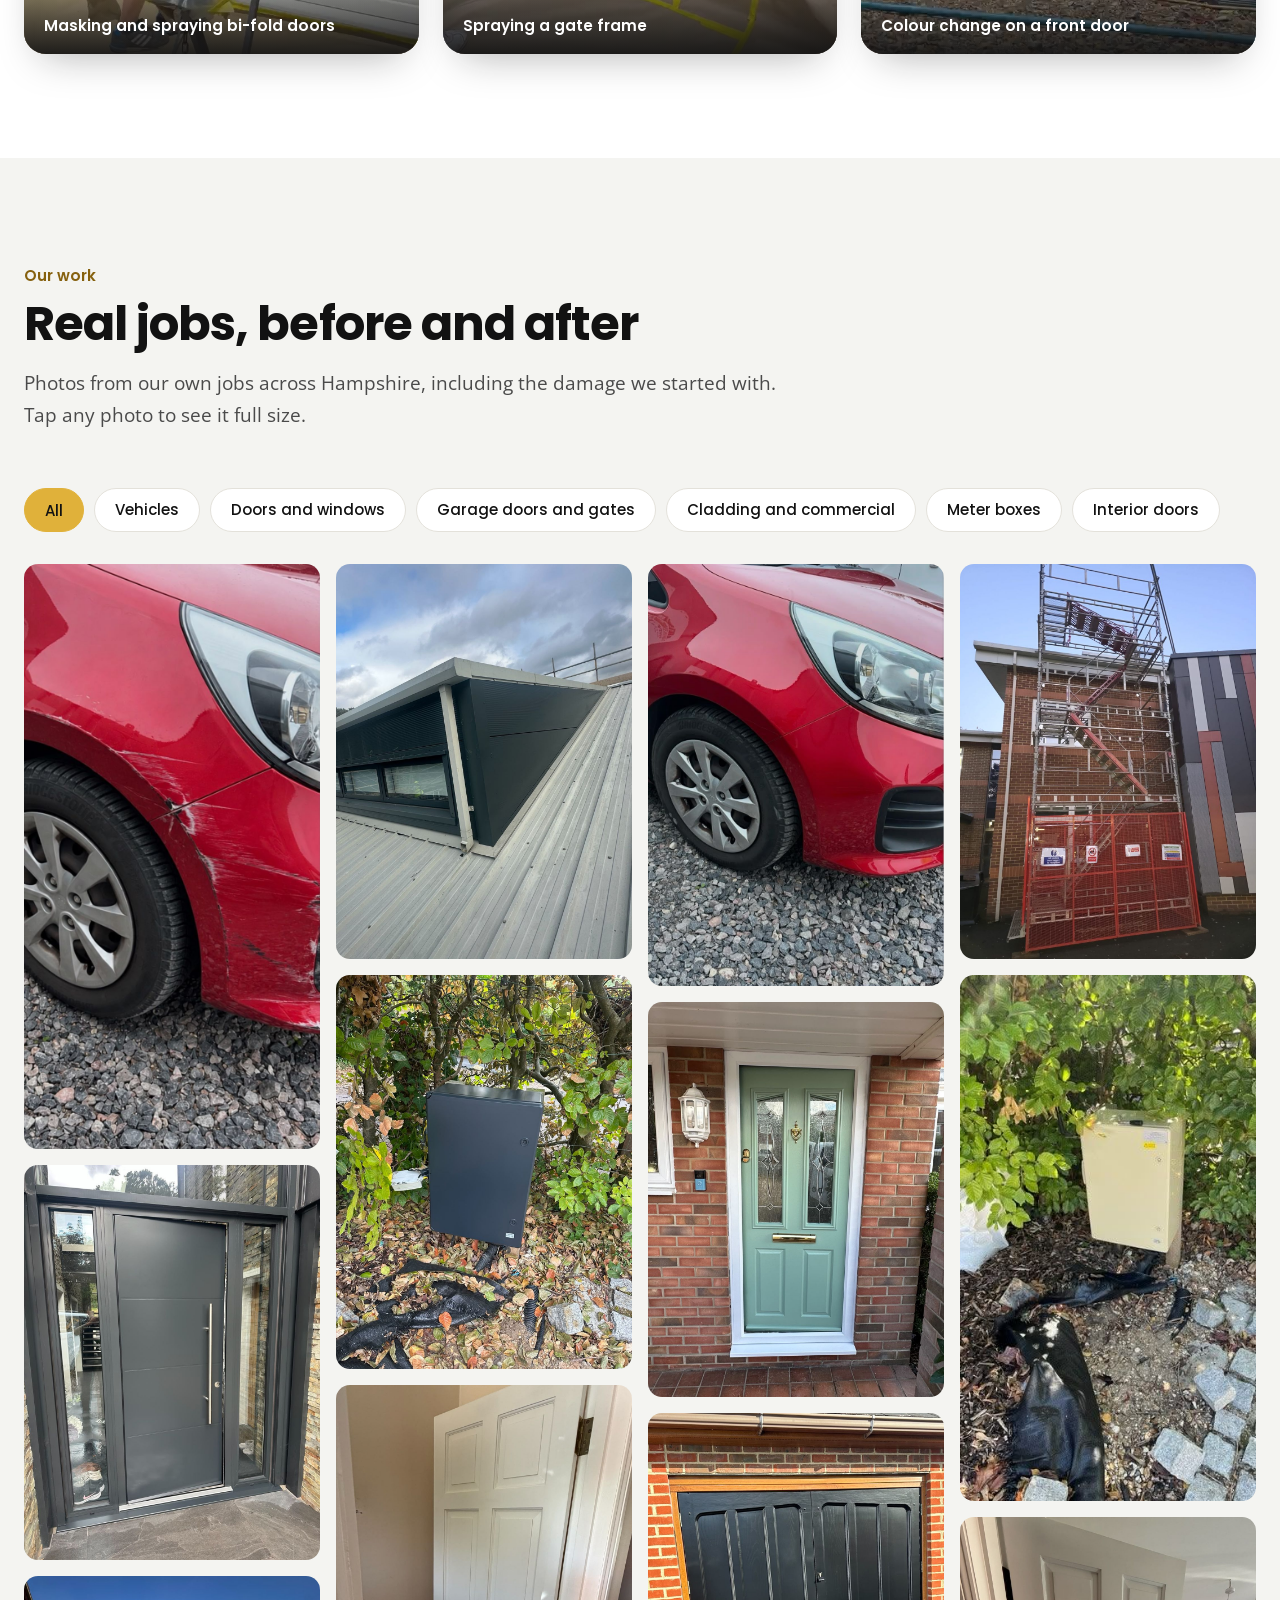
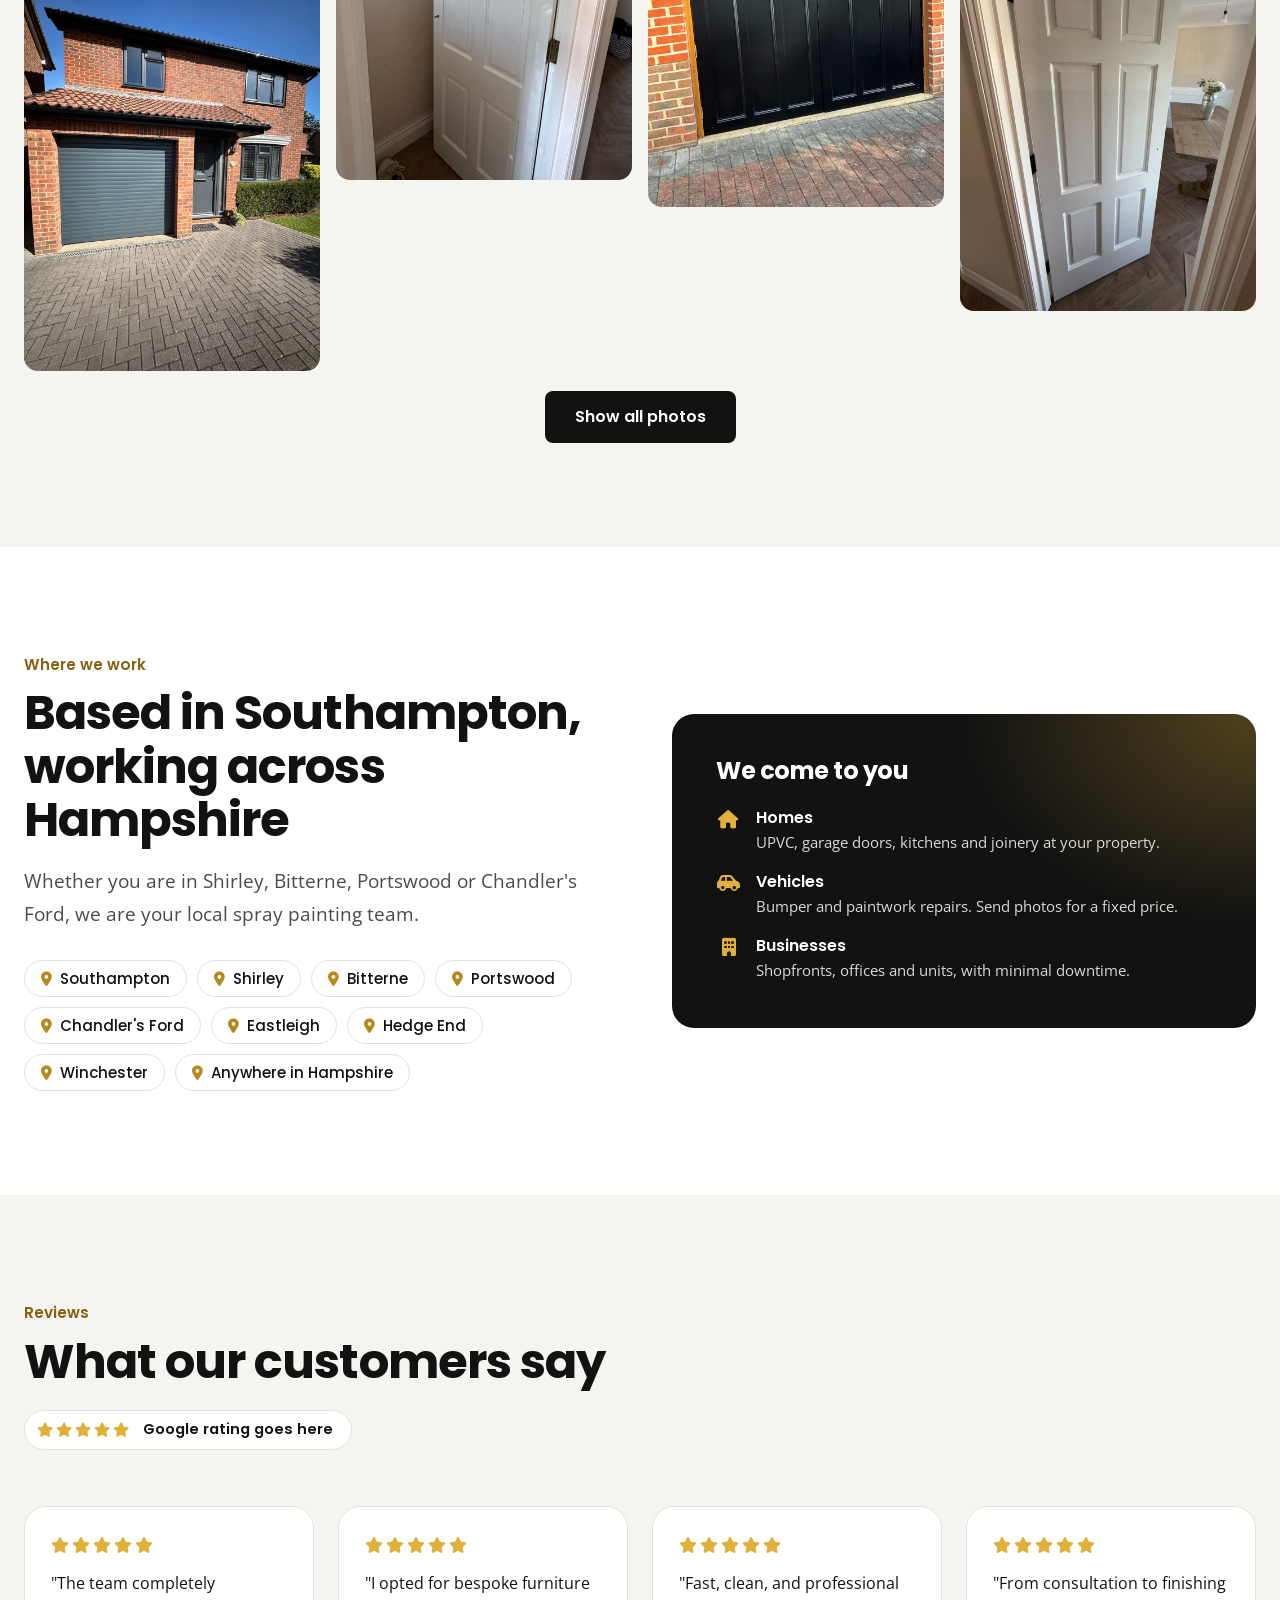
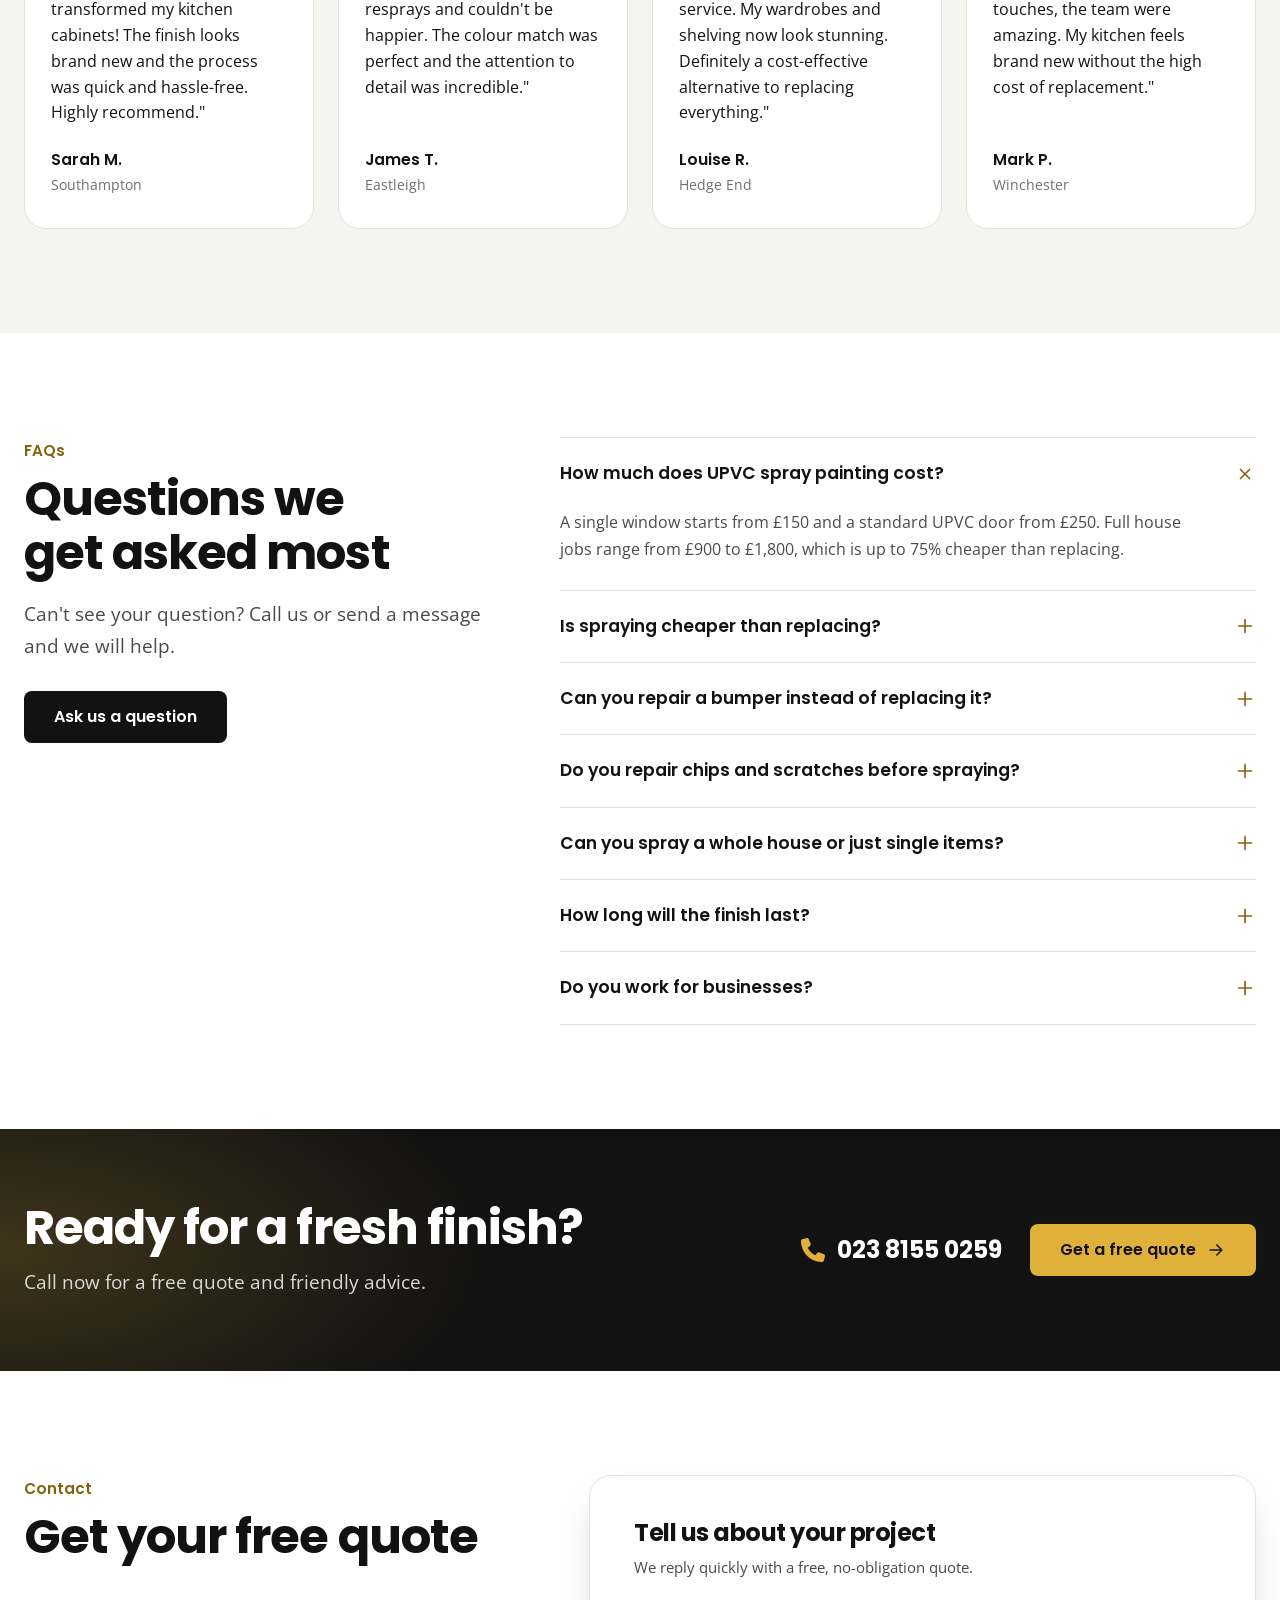
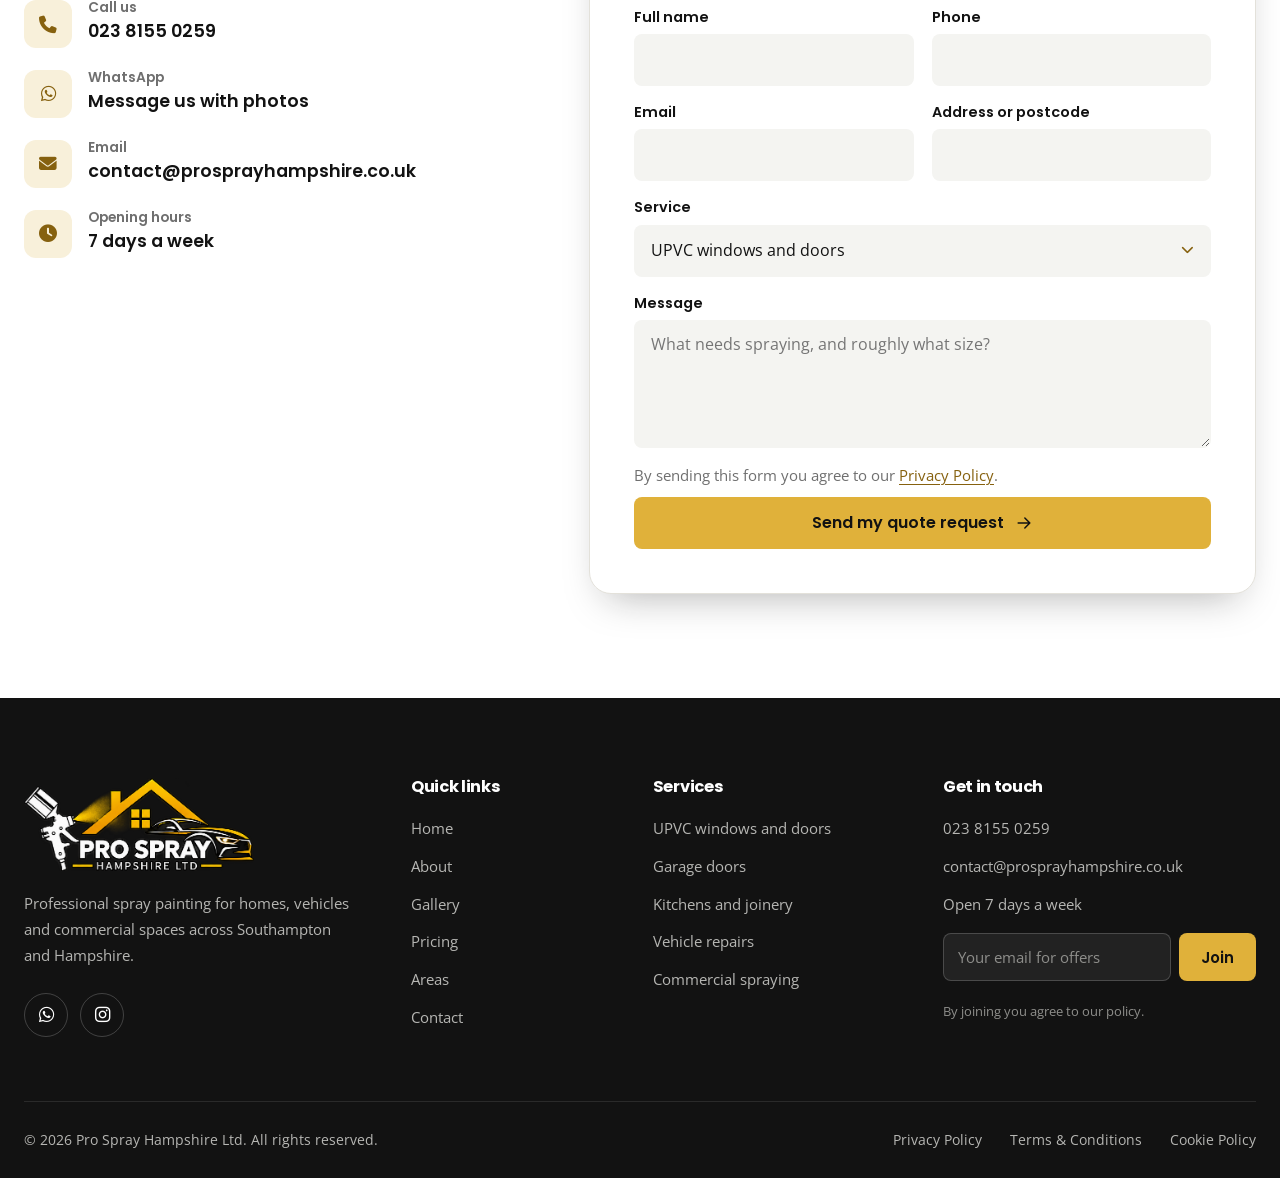
==== commit 6154bc0a: "Move form consent line above the submit button Co-Authored-By: Claude Sonnet 5.5 <noreply@anthropic." ====
--- a/index.html
+++ b/index.html
@@ -10,7 +10,7 @@
 <link rel="preconnect" href="https://fonts.gstatic.com" crossorigin>
 <link href="https://fonts.googleapis.com/css2?family=Open+Sans:wght@400;600&amp;family=Poppins:ital,wght@0,500;0,600;0,700;0,800;1,500&amp;display=swap" rel="stylesheet">
 <link rel="stylesheet" href="https://cdnjs.cloudflare.com/ajax/libs/font-awesome/6.5.1/css/all.min.css" crossorigin="anonymous" referrerpolicy="no-referrer">
-<link rel="stylesheet" href="assets/css/style.css?v=31">
+<link rel="stylesheet" href="assets/css/style.css?v=33">
 </head>
 <body>
 
@@ -445,8 +445,8 @@
         </div>
         <div class="field field--full"><label for="f-msg">Message</label><textarea id="f-msg" name="message" placeholder="What needs spraying, and roughly what size?"></textarea></div>
       </div>
+      <p class="consent consent--form">By sending this form you agree to our <a href="#">Privacy Policy</a>.</p>
       <button class="btn btn--gold btn--block" type="submit">Send my quote request <svg class="ico"><use href="#i-arrow"/></svg></button>
-      <p class="consent">By sending this form you agree to our <a href="#">Privacy Policy</a>.</p>
     </form>
   </div>
 </section>
--- a/assets/css/style.css
+++ b/assets/css/style.css
@@ -616,3 +616,7 @@
 .consent--dark { margin-top: 12px; text-align: left; color: #8e8e8b; }
 .consent--dark a { color: var(--c-gold-bright); }
 @media (max-width: 767px) { .legal { gap: 8px 20px; } }
+
+/* Consent line sits above the submit button */
+.form > .consent--form { margin: 16px 0 0; text-align: left; }
+.form .consent--form + .btn { margin-top: 10px; }
